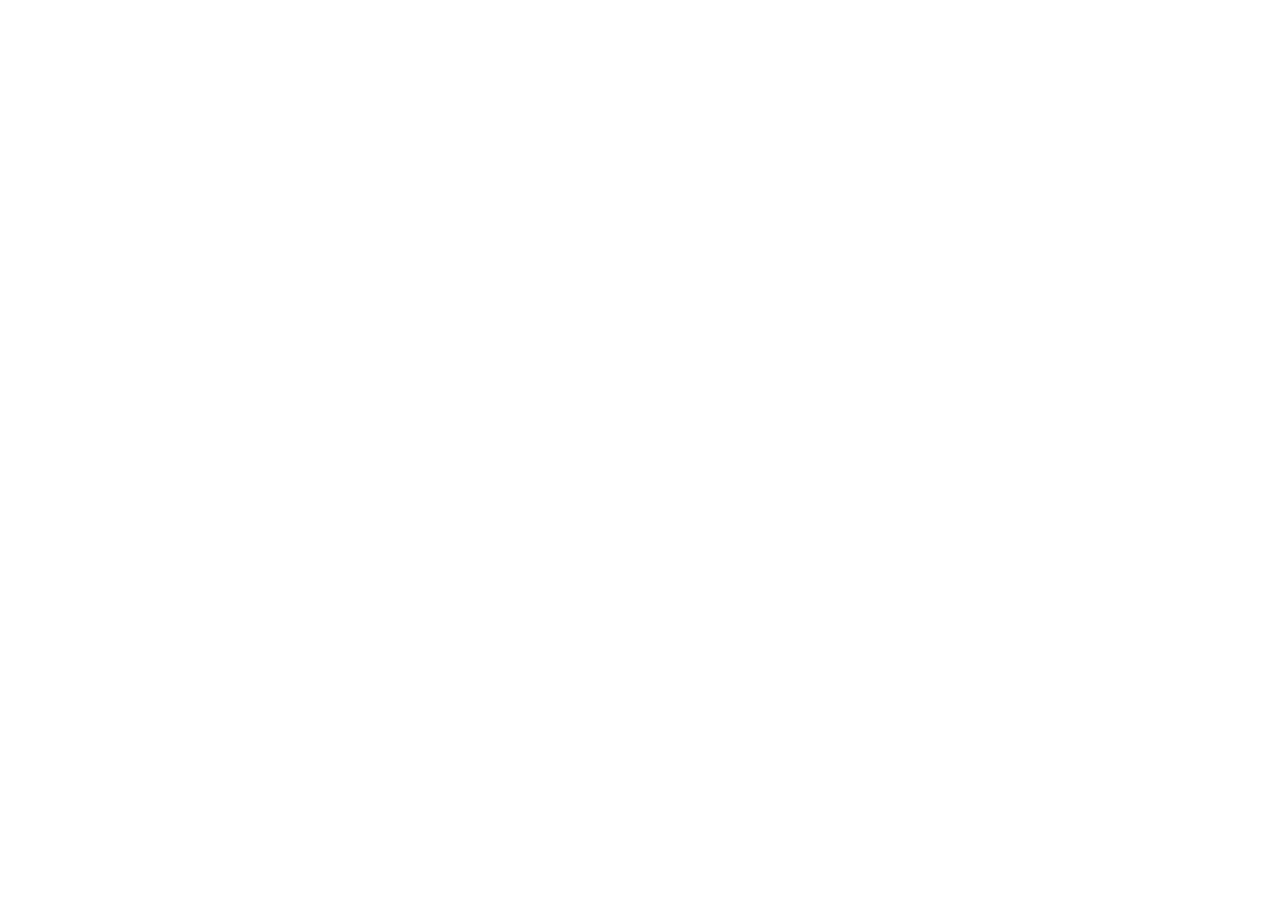
==== index.html @ 86f25762 "feat(metadata): Add Gemini API capability and update SEO keywords Updates the metadata to include th" ====
<!DOCTYPE html>
<html lang="ko">
<head>
    <meta charset="UTF-8" />
    <meta name="google-site-verification" content="OQd3uojCAIvstyD6JQ-lXHECqXPD6Xa2q1MNzVwhVYc" />
    <meta name="naver-site-verification" content="b6f4ffa4f360e02b29281265f58b0d33db44870f" />
    <meta name="viewport" content="width=device-width, initial-scale=1.0" />
    <title>한국공예치료사협회 | 공예치료 바느질치료 전문가 양성 및 자격증 과정</title>
    <!-- 검색 엔진 최적화 (SEO) -->
    <meta name="description" content="한국공예치료사협회 공식 웹사이트. 전문적인 공예치료 및 바느질치료 프로그램 운영, 공예치료사 자격증 과정 안내 및 전통공예를 활용한 심리 치유 교육 전문 기관입니다." />
    <meta name="keywords" content="공예치료, 예술치료, 미술치료, 힐링공예, 공예수업, 기업공예강의, 기업 힐링 워크숍, 심리치료, 원예치료, 학부모 연수, 교사 연수, 복지관 출강, 학교 단체수업, 은퇴자 프로그램, 스트레스 해소 워크숍, 문화센터 공예, 원데이클래스, 공예치료사 자격증, 바느질치료, 한국공예치료사협회, K-Hand" />
    <meta property="og:title" content="한국공예치료사협회 - 공예치료 및 바느질치료 전문가 과정" />
    <meta property="og:description" content="공예와 바느질로 전하는 따뜻한 치유. 공예치료 전문가 양성 및 다양한 심리치유 프로그램을 만나보세요." />
    <meta property="og:type" content="website" />
    <meta property="og:url" content="https://공예치료.art" />
    <meta property="og:image" content="https://공예치료.art/og-image.jpg" />
    <link rel="canonical" href="https://공예치료.art" />

    <!-- Structured Data (JSON-LD) -->
    <script type="application/ld+json">
    {
      "@context": "https://schema.org",
      "@type": "Organization",
      "name": "한국공예치료사 협회 K-Hand",
      "alternateName": "K-Hand Healing Art",
      "url": "https://공예치료.art",
      "logo": "https://공예치료.art/logo.png",
      "description": "공예치료 전문가 양성 및 전통공예 심리치유 프로그램 운영",
      "contactPoint": {
        "@type": "ContactPoint",
        "telephone": "010-2440-7666",
        "contactType": "customer service",
        "areaServed": "KR",
        "availableLanguage": "Korean"
      },
      "sameAs": [
        "https://blog.naver.com/sewingtherapy",
        "https://www.instagram.com/korea_hand_healing_art"
      ]
    }
    </script>
</head>
<body>
    <div id="root"></div>
    <script type="module" src="/src/main.tsx"></script>
</body>
</html>
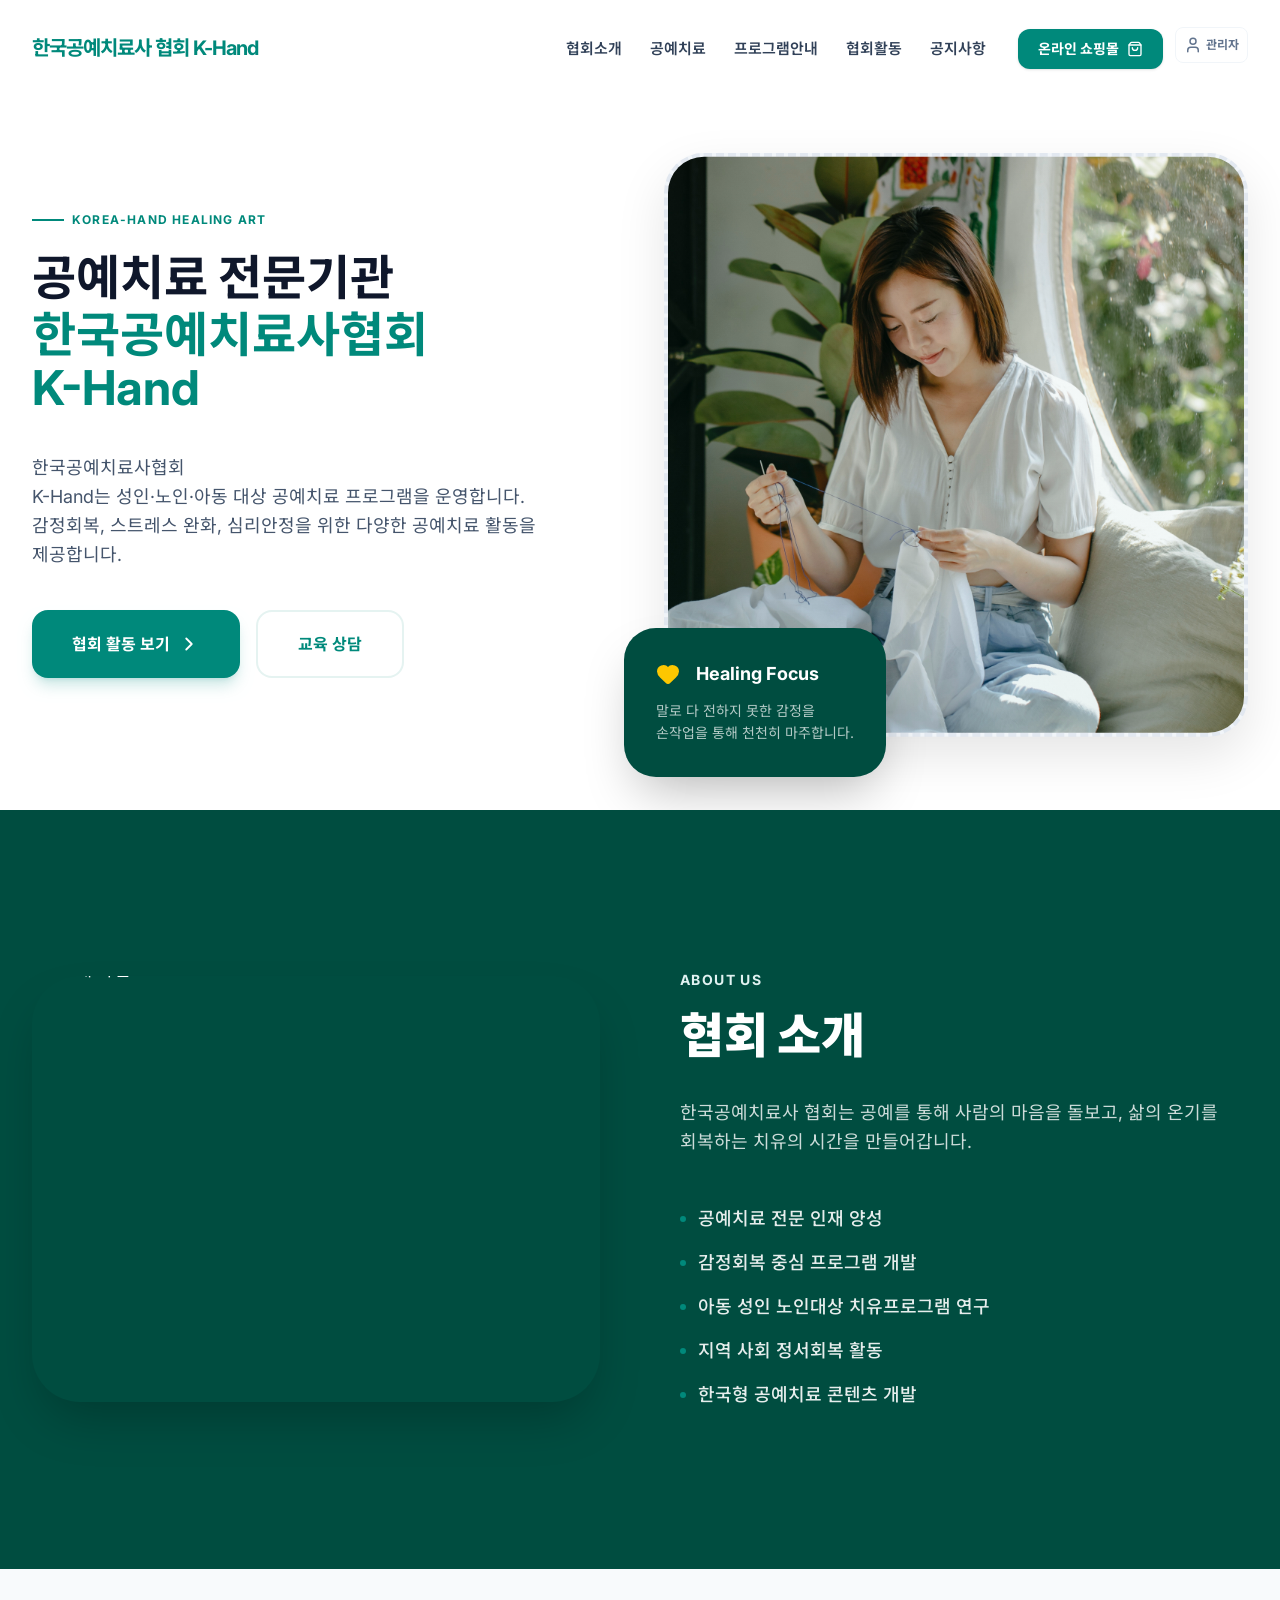
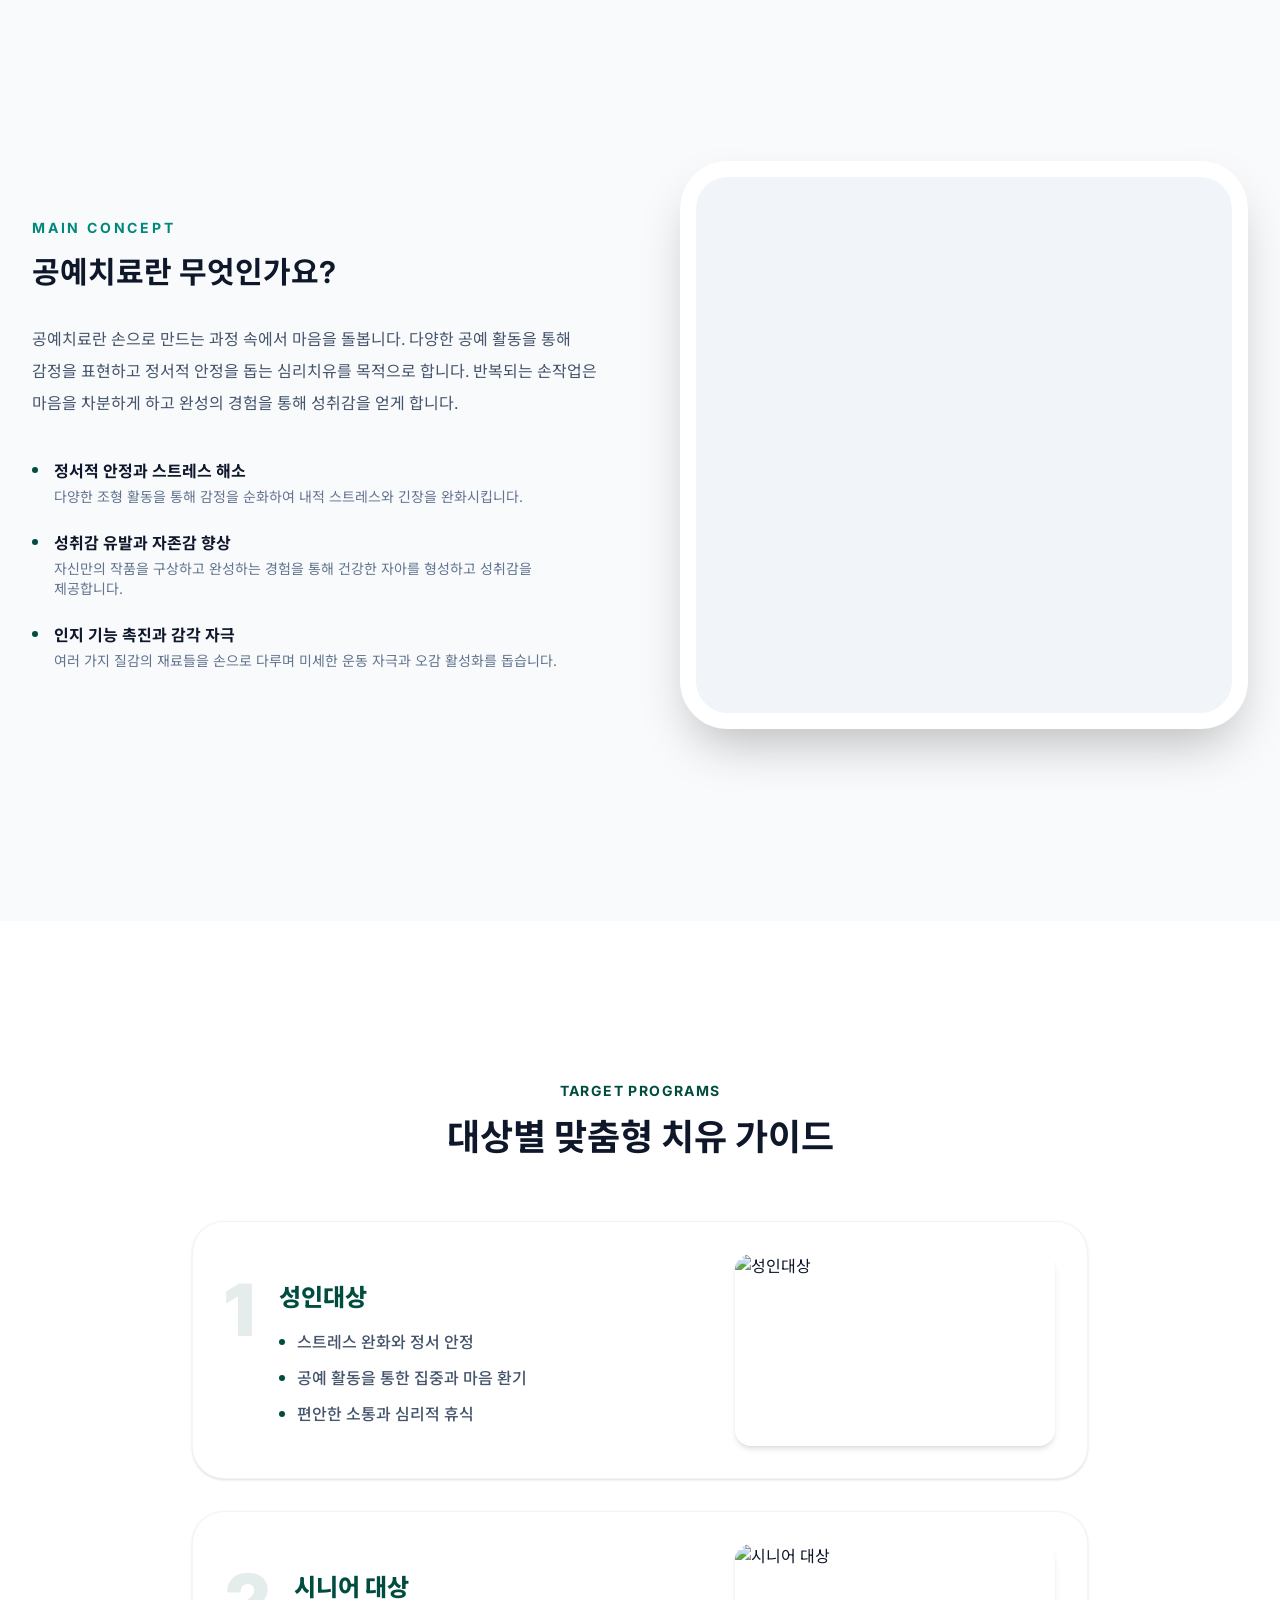
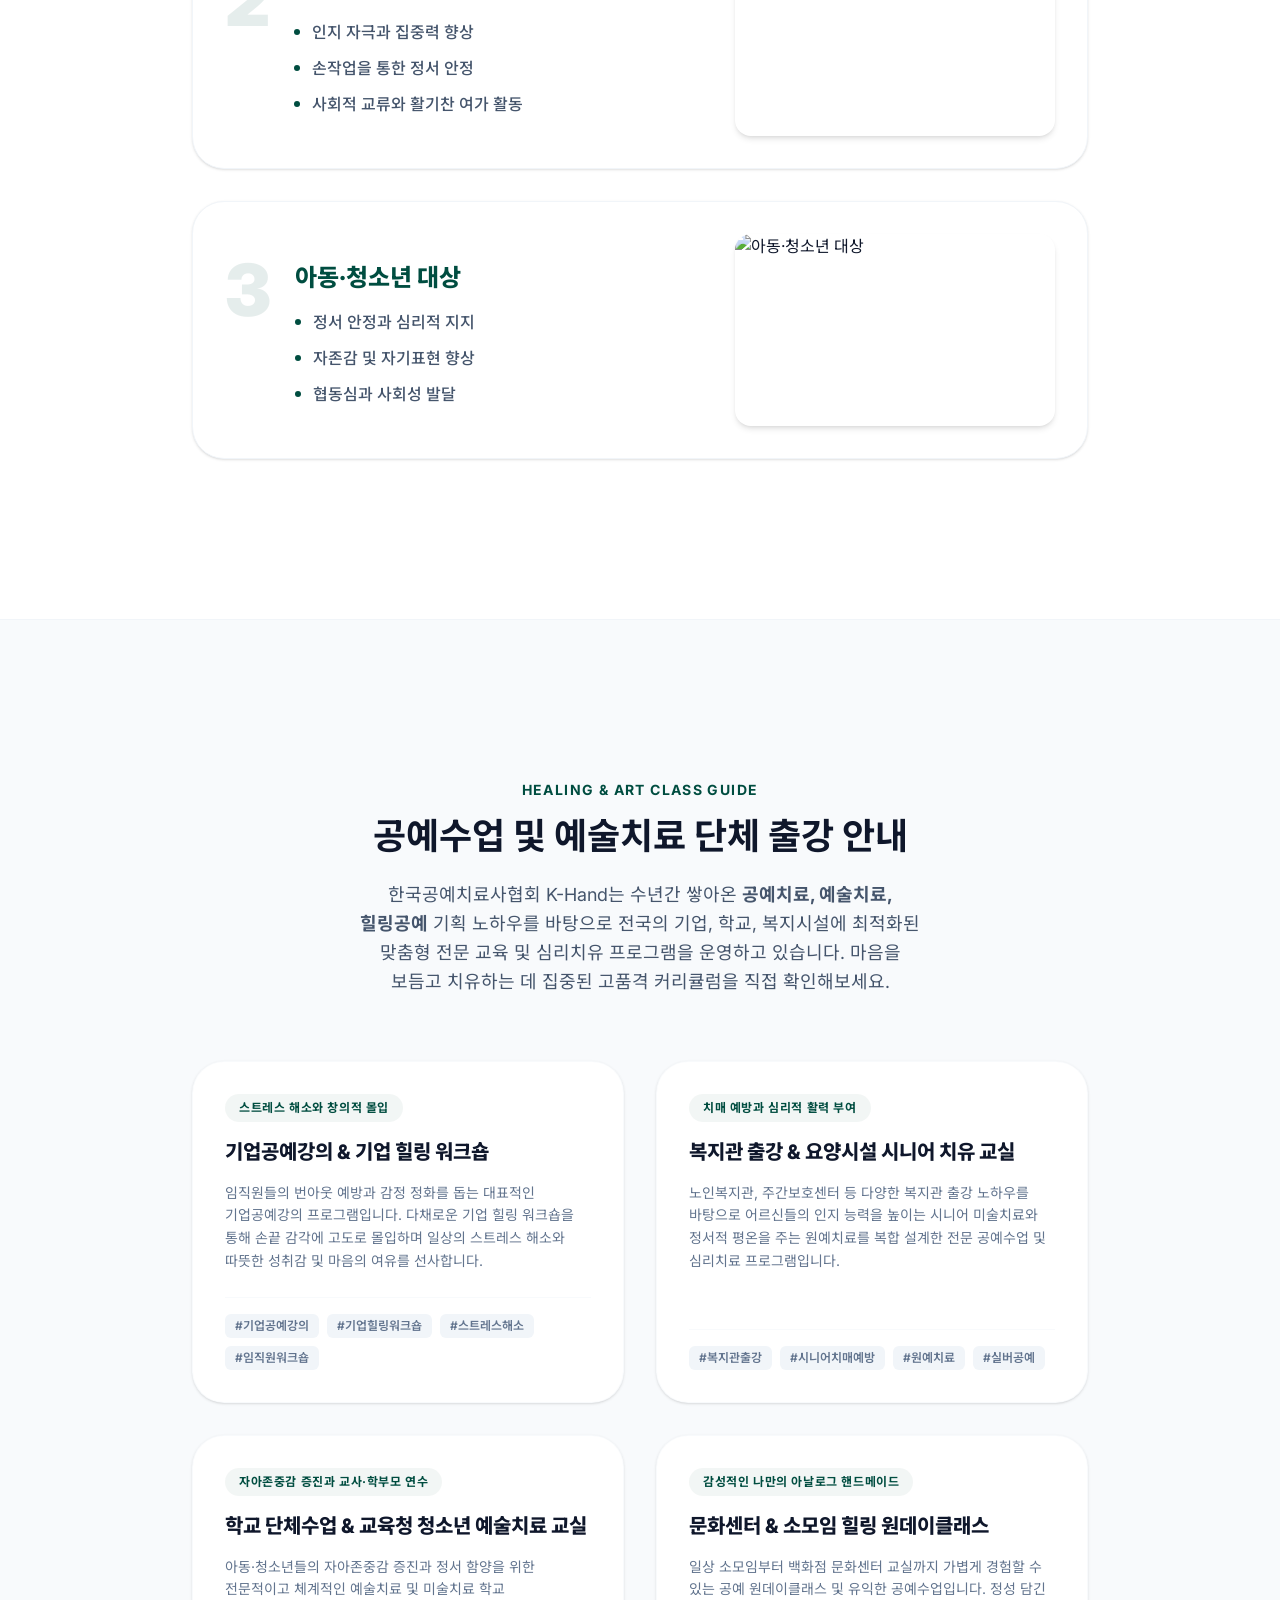
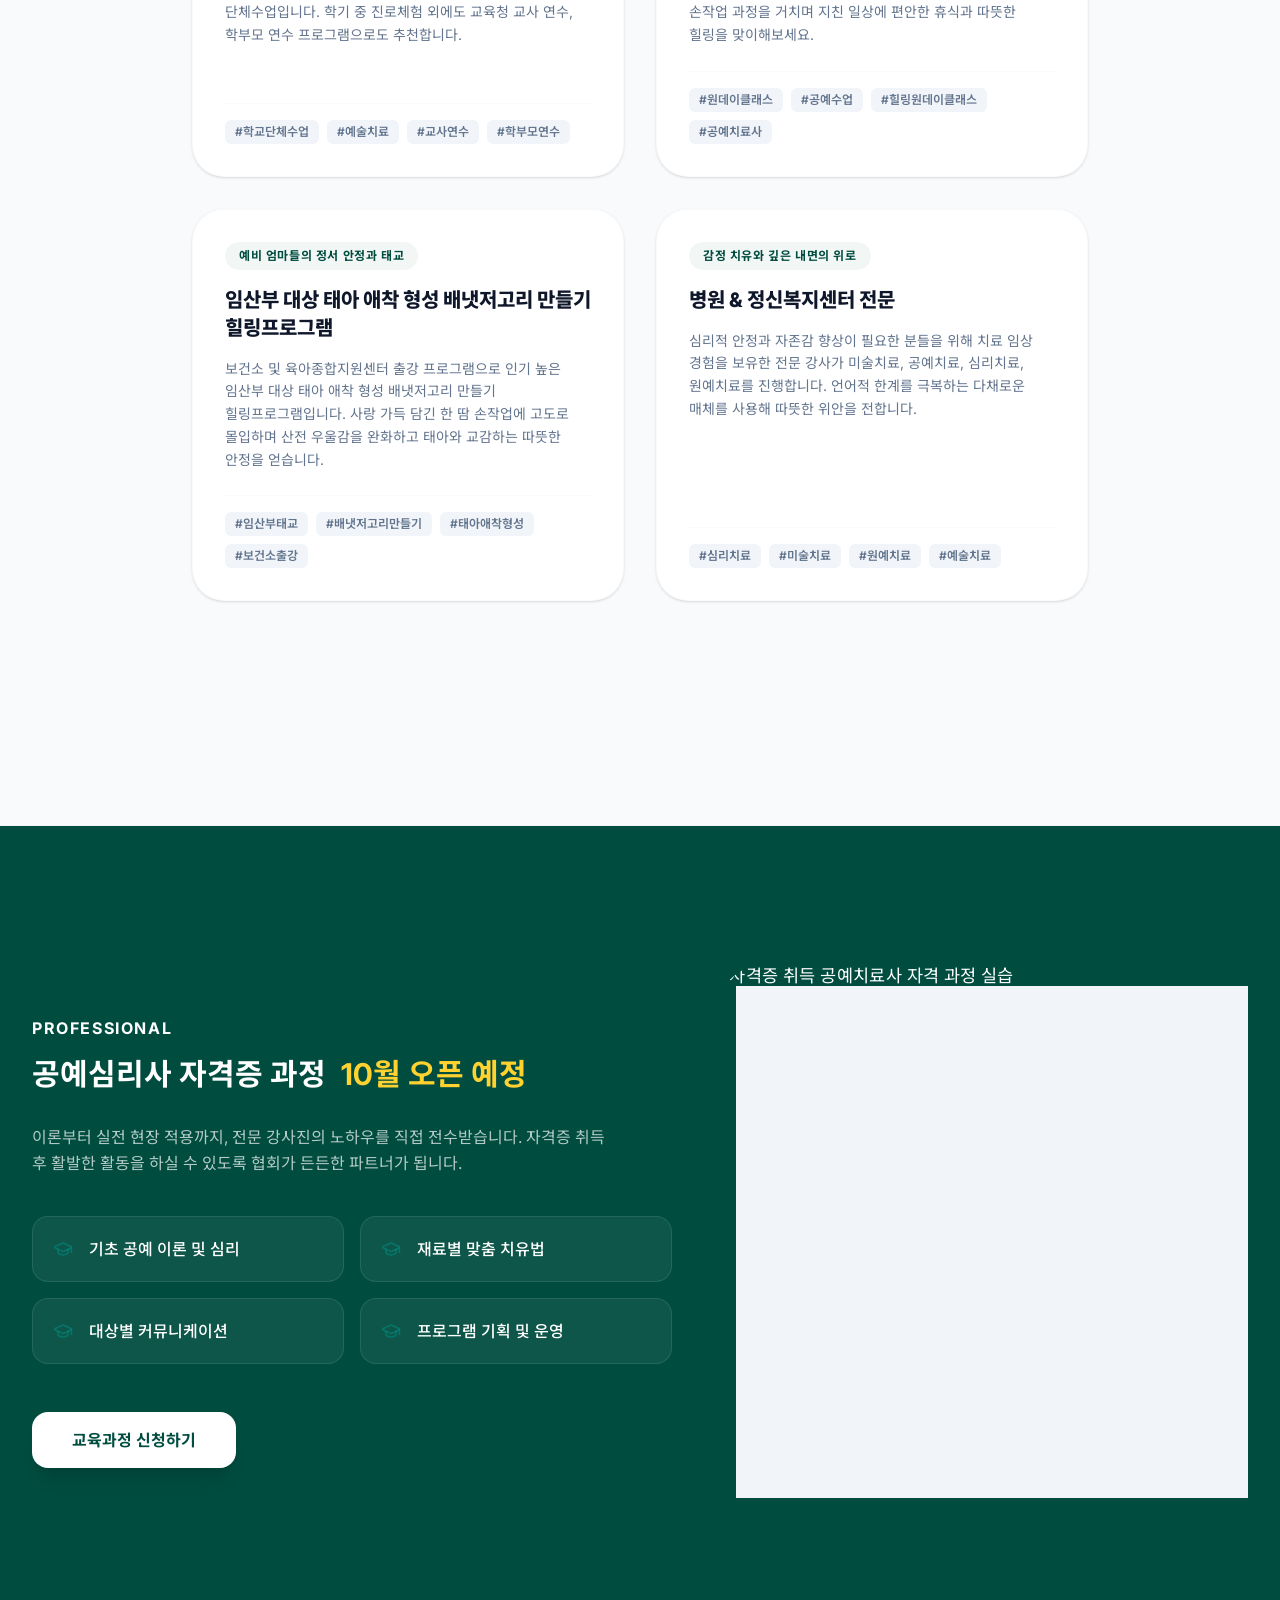
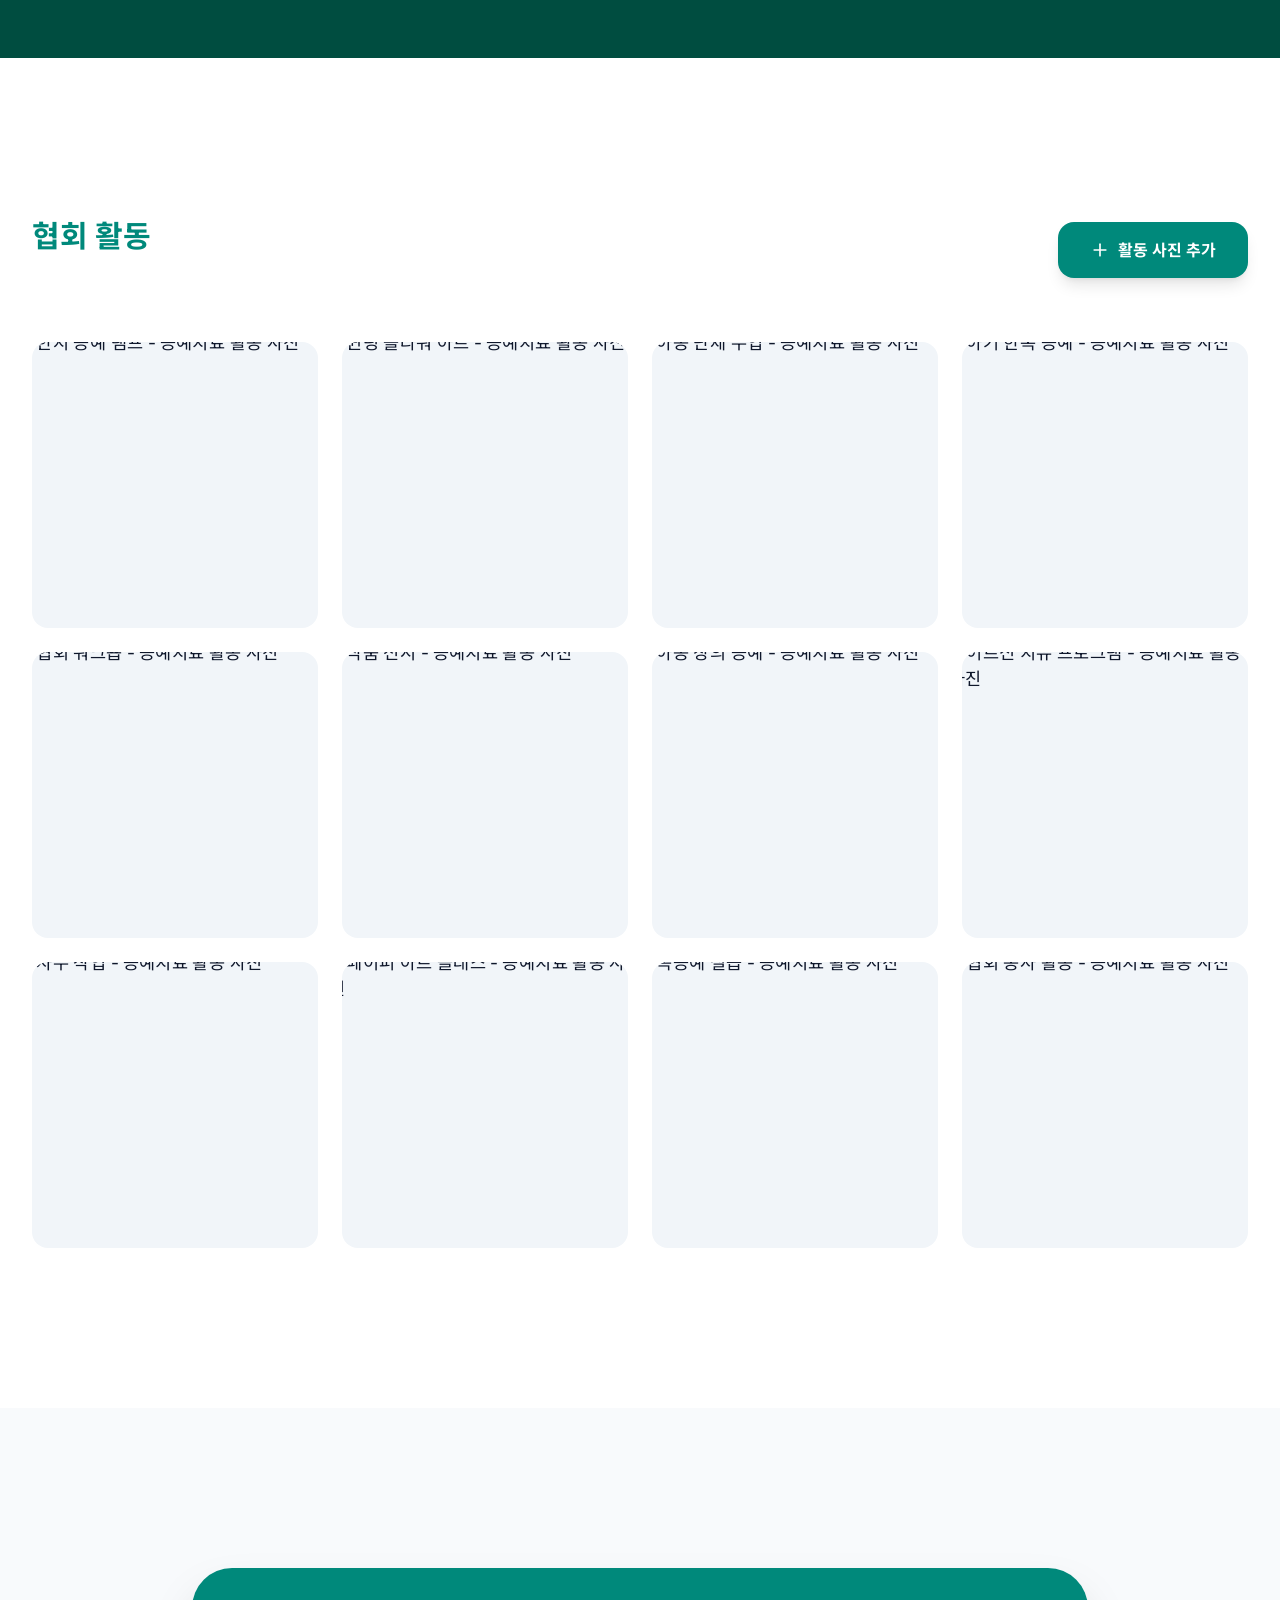
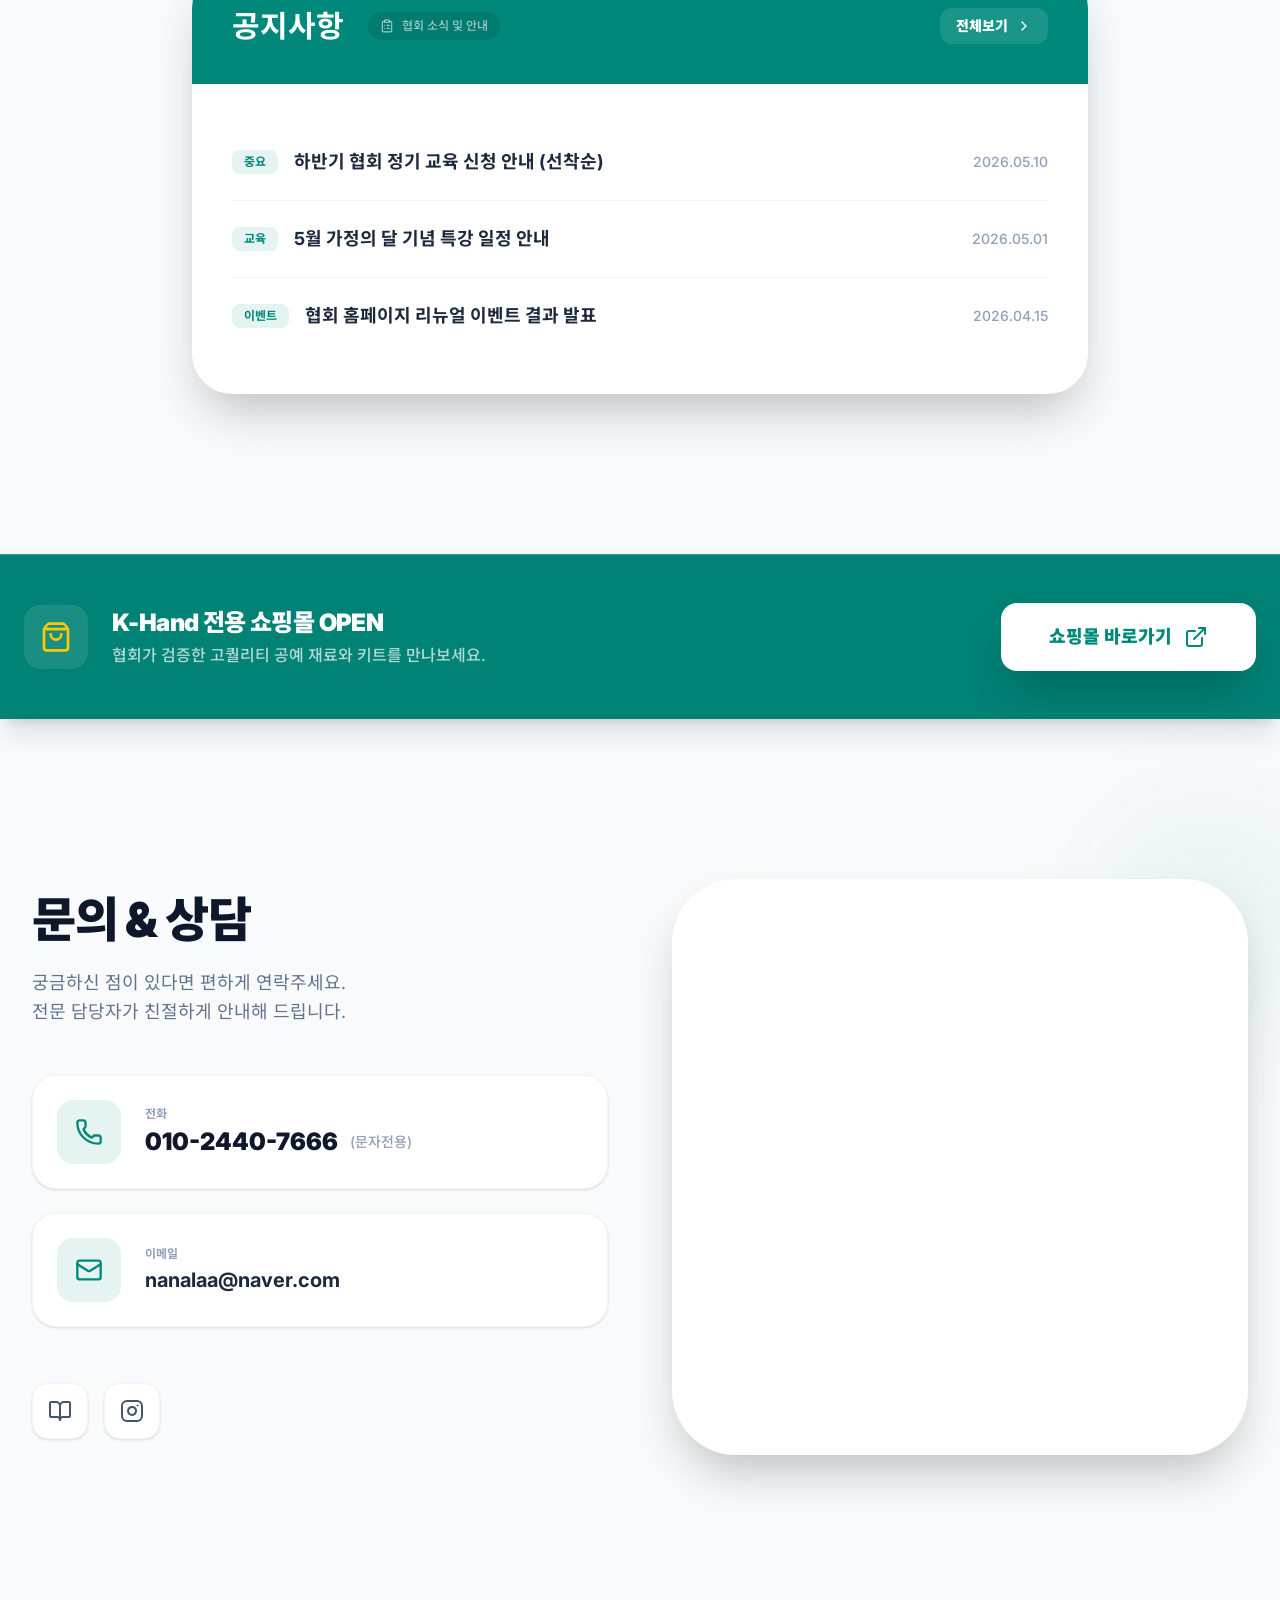
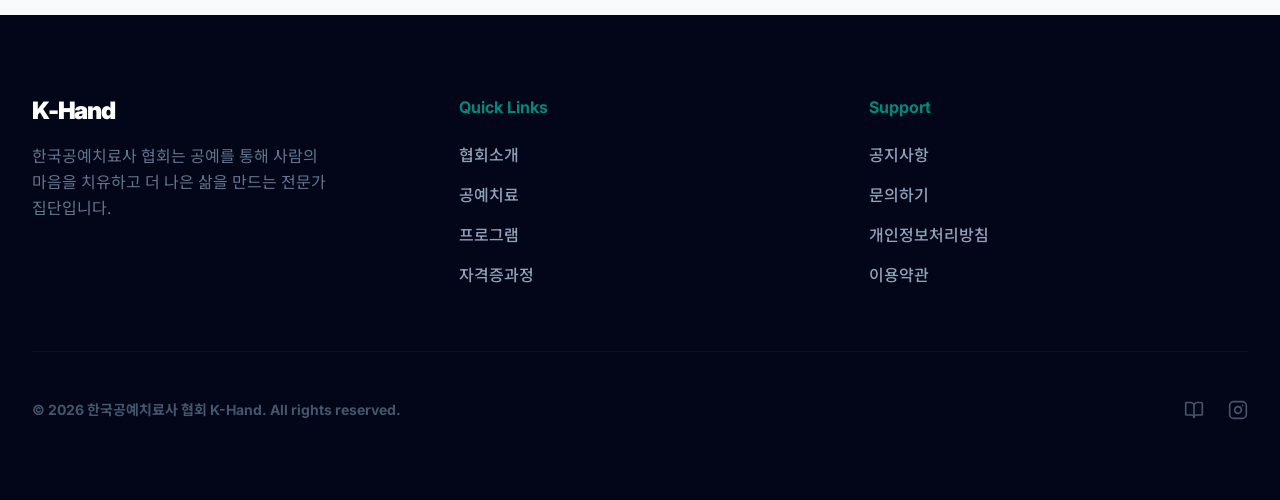
==== commit bafb3600: "Deploying to gh-pages from @ rahjinsun76/k-hand@86f257628ebdcde2b0a006f832a3d6846704f017 🚀" ====
--- a/index.html
+++ b/index.html
@@ -39,9 +39,10 @@
       ]
     }
     </script>
+  <script type="module" crossorigin src="/assets/index-BOsBFxzW.js"></script>
+  <link rel="stylesheet" crossorigin href="/assets/index-Cc-ELo7P.css">
 </head>
 <body>
     <div id="root"></div>
-    <script type="module" src="/src/main.tsx"></script>
 </body>
 </html>
--- a/assets/index-Cc-ELo7P.css
+++ b/assets/index-Cc-ELo7P.css
@@ -0,0 +1 @@
+@import"https://fonts.googleapis.com/css2?family=Inter:wght@400;500;600;700&family=Noto+Sans+KR:wght@300;400;500;700&display=swap";/*! tailwindcss v4.3.0 | MIT License | https://tailwindcss.com */@layer properties{@supports (((-webkit-hyphens:none)) and (not (margin-trim:inline))) or ((-moz-orient:inline) and (not (color:rgb(from red r g b)))){*,:before,:after,::backdrop{--tw-translate-x:0;--tw-translate-y:0;--tw-translate-z:0;--tw-space-y-reverse:0;--tw-space-x-reverse:0;--tw-divide-y-reverse:0;--tw-border-style:solid;--tw-gradient-position:initial;--tw-gradient-from:#0000;--tw-gradient-via:#0000;--tw-gradient-to:#0000;--tw-gradient-stops:initial;--tw-gradient-via-stops:initial;--tw-gradient-from-position:0%;--tw-gradient-via-position:50%;--tw-gradient-to-position:100%;--tw-leading:initial;--tw-font-weight:initial;--tw-tracking:initial;--tw-shadow:0 0 #0000;--tw-shadow-color:initial;--tw-shadow-alpha:100%;--tw-inset-shadow:0 0 #0000;--tw-inset-shadow-color:initial;--tw-inset-shadow-alpha:100%;--tw-ring-color:initial;--tw-ring-shadow:0 0 #0000;--tw-inset-ring-color:initial;--tw-inset-ring-shadow:0 0 #0000;--tw-ring-inset:initial;--tw-ring-offset-width:0px;--tw-ring-offset-color:#fff;--tw-ring-offset-shadow:0 0 #0000;--tw-blur:initial;--tw-brightness:initial;--tw-contrast:initial;--tw-grayscale:initial;--tw-hue-rotate:initial;--tw-invert:initial;--tw-opacity:initial;--tw-saturate:initial;--tw-sepia:initial;--tw-drop-shadow:initial;--tw-drop-shadow-color:initial;--tw-drop-shadow-alpha:100%;--tw-drop-shadow-size:initial;--tw-backdrop-blur:initial;--tw-backdrop-brightness:initial;--tw-backdrop-contrast:initial;--tw-backdrop-grayscale:initial;--tw-backdrop-hue-rotate:initial;--tw-backdrop-invert:initial;--tw-backdrop-opacity:initial;--tw-backdrop-saturate:initial;--tw-backdrop-sepia:initial;--tw-duration:initial;--tw-scale-x:1;--tw-scale-y:1;--tw-scale-z:1}}}@layer theme{:root,:host{--font-sans:"Inter", "Noto Sans KR", ui-sans-serif, system-ui, sans-serif;--font-mono:ui-monospace, SFMono-Regular, Menlo, Monaco, Consolas, "Liberation Mono", "Courier New", monospace;--color-red-50:oklch(97.1% .013 17.38);--color-red-500:oklch(63.7% .237 25.331);--color-amber-300:oklch(87.9% .169 91.605);--color-yellow-400:oklch(85.2% .199 91.936);--color-blue-50:oklch(97% .014 254.604);--color-blue-500:oklch(62.3% .214 259.815);--color-slate-50:oklch(98.4% .003 247.858);--color-slate-100:oklch(96.8% .007 247.896);--color-slate-200:oklch(92.9% .013 255.508);--color-slate-300:oklch(86.9% .022 252.894);--color-slate-400:oklch(70.4% .04 256.788);--color-slate-500:oklch(55.4% .046 257.417);--color-slate-600:oklch(44.6% .043 257.281);--color-slate-700:oklch(37.2% .044 257.287);--color-slate-800:oklch(27.9% .041 260.031);--color-slate-900:oklch(20.8% .042 265.755);--color-slate-950:oklch(12.9% .042 264.695);--color-black:#000;--color-white:#fff;--spacing:.25rem;--container-xs:20rem;--container-md:28rem;--container-lg:32rem;--container-xl:36rem;--container-2xl:42rem;--container-4xl:56rem;--container-7xl:80rem;--text-xs:.75rem;--text-xs--line-height:calc(1 / .75);--text-sm:.875rem;--text-sm--line-height:calc(1.25 / .875);--text-base:1rem;--text-base--line-height: 1.5 ;--text-lg:1.125rem;--text-lg--line-height:calc(1.75 / 1.125);--text-xl:1.25rem;--text-xl--line-height:calc(1.75 / 1.25);--text-2xl:1.5rem;--text-2xl--line-height:calc(2 / 1.5);--text-3xl:1.875rem;--text-3xl--line-height: 1.2 ;--text-4xl:2.25rem;--text-4xl--line-height:calc(2.5 / 2.25);--text-5xl:3rem;--text-5xl--line-height:1;--text-7xl:4.5rem;--text-7xl--line-height:1;--font-weight-normal:400;--font-weight-medium:500;--font-weight-semibold:600;--font-weight-bold:700;--font-weight-extrabold:800;--font-weight-black:900;--tracking-tighter:-.05em;--tracking-tight:-.025em;--tracking-wider:.05em;--tracking-widest:.1em;--leading-tight:1.25;--leading-relaxed:1.625;--leading-loose:2;--radius-md:.375rem;--radius-lg:.5rem;--radius-xl:.75rem;--radius-2xl:1rem;--radius-3xl:1.5rem;--blur-sm:8px;--blur-md:12px;--blur-3xl:64px;--aspect-video:16 / 9;--default-transition-duration:.15s;--default-transition-timing-function:cubic-bezier(.4, 0, .2, 1);--default-font-family:var(--font-sans);--default-mono-font-family:var(--font-mono);--color-primary:#00897b;--color-primary-dark:#00695c;--color-secondary:#e0f2f1}}@layer base{*,:after,:before,::backdrop{box-sizing:border-box;border:0 solid;margin:0;padding:0}::file-selector-button{box-sizing:border-box;border:0 solid;margin:0;padding:0}html,:host{-webkit-text-size-adjust:100%;-moz-tab-size:4;tab-size:4;line-height:1.5;font-family:var(--default-font-family,ui-sans-serif, system-ui, sans-serif, "Apple Color Emoji", "Segoe UI Emoji", "Segoe UI Symbol", "Noto Color Emoji");font-feature-settings:var(--default-font-feature-settings,normal);font-variation-settings:var(--default-font-variation-settings,normal);-webkit-tap-highlight-color:transparent}hr{height:0;color:inherit;border-top-width:1px}abbr:where([title]){-webkit-text-decoration:underline dotted;text-decoration:underline dotted}h1,h2,h3,h4,h5,h6{font-size:inherit;font-weight:inherit}a{color:inherit;-webkit-text-decoration:inherit;text-decoration:inherit}b,strong{font-weight:bolder}code,kbd,samp,pre{font-family:var(--default-mono-font-family,ui-monospace, SFMono-Regular, Menlo, Monaco, Consolas, "Liberation Mono", "Courier New", monospace);font-feature-settings:var(--default-mono-font-feature-settings,normal);font-variation-settings:var(--default-mono-font-variation-settings,normal);font-size:1em}small{font-size:80%}sub,sup{vertical-align:baseline;font-size:75%;line-height:0;position:relative}sub{bottom:-.25em}sup{top:-.5em}table{text-indent:0;border-color:inherit;border-collapse:collapse}:-moz-focusring{outline:auto}progress{vertical-align:baseline}summary{display:list-item}ol,ul,menu{list-style:none}img,svg,video,canvas,audio,iframe,embed,object{vertical-align:middle;display:block}img,video{max-width:100%;height:auto}button,input,select,optgroup,textarea{font:inherit;font-feature-settings:inherit;font-variation-settings:inherit;letter-spacing:inherit;color:inherit;opacity:1;background-color:#0000;border-radius:0}::file-selector-button{font:inherit;font-feature-settings:inherit;font-variation-settings:inherit;letter-spacing:inherit;color:inherit;opacity:1;background-color:#0000;border-radius:0}:where(select:is([multiple],[size])) optgroup{font-weight:bolder}:where(select:is([multiple],[size])) optgroup option{padding-inline-start:20px}::file-selector-button{margin-inline-end:4px}::placeholder{opacity:1}@supports (not ((-webkit-appearance:-apple-pay-button))) or (contain-intrinsic-size:1px){::placeholder{color:currentColor}@supports (color:color-mix(in lab,red,red)){::placeholder{color:color-mix(in oklab,currentcolor 50%,transparent)}}}textarea{resize:vertical}::-webkit-search-decoration{-webkit-appearance:none}::-webkit-date-and-time-value{min-height:1lh;text-align:inherit}::-webkit-datetime-edit{display:inline-flex}::-webkit-datetime-edit-fields-wrapper{padding:0}::-webkit-datetime-edit{padding-block:0}::-webkit-datetime-edit-year-field{padding-block:0}::-webkit-datetime-edit-month-field{padding-block:0}::-webkit-datetime-edit-day-field{padding-block:0}::-webkit-datetime-edit-hour-field{padding-block:0}::-webkit-datetime-edit-minute-field{padding-block:0}::-webkit-datetime-edit-second-field{padding-block:0}::-webkit-datetime-edit-millisecond-field{padding-block:0}::-webkit-datetime-edit-meridiem-field{padding-block:0}::-webkit-calendar-picker-indicator{line-height:1}:-moz-ui-invalid{box-shadow:none}button,input:where([type=button],[type=reset],[type=submit]){-webkit-appearance:button;-moz-appearance:button;appearance:button}::file-selector-button{-webkit-appearance:button;-moz-appearance:button;appearance:button}::-webkit-inner-spin-button{height:auto}::-webkit-outer-spin-button{height:auto}[hidden]:where(:not([hidden=until-found])){display:none!important}body{background-color:var(--color-white);font-family:var(--font-sans);color:var(--color-slate-900)}}@layer components;@layer utilities{.pointer-events-none{pointer-events:none}.absolute{position:absolute}.fixed{position:fixed}.relative{position:relative}.inset-0{inset:calc(var(--spacing) * 0)}.-top-1{top:calc(var(--spacing) * -1)}.-top-3{top:calc(var(--spacing) * -3)}.-top-10{top:calc(var(--spacing) * -10)}.top-0{top:calc(var(--spacing) * 0)}.top-2{top:calc(var(--spacing) * 2)}.top-20{top:calc(var(--spacing) * 20)}.-right-6{right:calc(var(--spacing) * -6)}.-right-8{right:calc(var(--spacing) * -8)}.-right-10{right:calc(var(--spacing) * -10)}.right-0{right:calc(var(--spacing) * 0)}.right-2{right:calc(var(--spacing) * 2)}.right-6{right:calc(var(--spacing) * 6)}.right-\[-10\%\]{right:-10%}.-bottom-6{bottom:calc(var(--spacing) * -6)}.-bottom-10{bottom:calc(var(--spacing) * -10)}.bottom-4{bottom:calc(var(--spacing) * 4)}.bottom-6{bottom:calc(var(--spacing) * 6)}.-left-6{left:calc(var(--spacing) * -6)}.-left-10{left:calc(var(--spacing) * -10)}.left-0{left:calc(var(--spacing) * 0)}.left-1\/2{left:50%}.-z-10{z-index:-10}.z-10{z-index:10}.z-20{z-index:20}.z-30{z-index:30}.z-50{z-index:50}.z-\[200\]{z-index:200}.mx-auto{margin-inline:auto}.mt-1{margin-top:calc(var(--spacing) * 1)}.mt-2{margin-top:calc(var(--spacing) * 2)}.mt-4{margin-top:calc(var(--spacing) * 4)}.mt-6{margin-top:calc(var(--spacing) * 6)}.mt-12{margin-top:calc(var(--spacing) * 12)}.mb-1{margin-bottom:calc(var(--spacing) * 1)}.mb-2{margin-bottom:calc(var(--spacing) * 2)}.mb-3{margin-bottom:calc(var(--spacing) * 3)}.mb-4{margin-bottom:calc(var(--spacing) * 4)}.mb-6{margin-bottom:calc(var(--spacing) * 6)}.mb-8{margin-bottom:calc(var(--spacing) * 8)}.mb-10{margin-bottom:calc(var(--spacing) * 10)}.mb-12{margin-bottom:calc(var(--spacing) * 12)}.mb-16{margin-bottom:calc(var(--spacing) * 16)}.ml-1{margin-left:calc(var(--spacing) * 1)}.ml-2{margin-left:calc(var(--spacing) * 2)}.ml-4{margin-left:calc(var(--spacing) * 4)}.block{display:block}.contents{display:contents}.flex{display:flex}.grid{display:grid}.hidden{display:none}.inline-block{display:inline-block}.aspect-\[4\/3\]{aspect-ratio:4/3}.aspect-\[4\/5\]{aspect-ratio:4/5}.aspect-square{aspect-ratio:1}.aspect-video{aspect-ratio:var(--aspect-video)}.h-0\.5{height:calc(var(--spacing) * .5)}.h-1\.5{height:calc(var(--spacing) * 1.5)}.h-14{height:calc(var(--spacing) * 14)}.h-16{height:calc(var(--spacing) * 16)}.h-32{height:calc(var(--spacing) * 32)}.h-40{height:calc(var(--spacing) * 40)}.h-48{height:calc(var(--spacing) * 48)}.h-\[80\%\]{height:80%}.h-full{height:100%}.max-h-\[90vh\]{max-height:90vh}.min-h-\[90vh\]{min-height:90vh}.min-h-\[140px\]{min-height:140px}.min-h-\[200px\]{min-height:200px}.min-h-screen{min-height:100vh}.w-1\.5{width:calc(var(--spacing) * 1.5)}.w-8{width:calc(var(--spacing) * 8)}.w-14{width:calc(var(--spacing) * 14)}.w-16{width:calc(var(--spacing) * 16)}.w-32{width:calc(var(--spacing) * 32)}.w-40{width:calc(var(--spacing) * 40)}.w-\[60\%\]{width:60%}.w-full{width:100%}.max-w-2xl{max-width:var(--container-2xl)}.max-w-4xl{max-width:var(--container-4xl)}.max-w-7xl{max-width:var(--container-7xl)}.max-w-lg{max-width:var(--container-lg)}.max-w-md{max-width:var(--container-md)}.max-w-xl{max-width:var(--container-xl)}.max-w-xs{max-width:var(--container-xs)}.flex-1{flex:1}.flex-shrink-0,.shrink-0{flex-shrink:0}.flex-grow{flex-grow:1}.-translate-x-1\/2{--tw-translate-x: -50% ;translate:var(--tw-translate-x) var(--tw-translate-y)}.rotate-90{rotate:90deg}.cursor-pointer{cursor:pointer}.resize-none{resize:none}.appearance-none{-webkit-appearance:none;-moz-appearance:none;appearance:none}.grid-cols-2{grid-template-columns:repeat(2,minmax(0,1fr))}.flex-col{flex-direction:column}.flex-wrap{flex-wrap:wrap}.items-baseline{align-items:baseline}.items-center{align-items:center}.items-start{align-items:flex-start}.justify-between{justify-content:space-between}.justify-center{justify-content:center}.gap-1{gap:calc(var(--spacing) * 1)}.gap-2{gap:calc(var(--spacing) * 2)}.gap-3{gap:calc(var(--spacing) * 3)}.gap-4{gap:calc(var(--spacing) * 4)}.gap-6{gap:calc(var(--spacing) * 6)}.gap-8{gap:calc(var(--spacing) * 8)}.gap-12{gap:calc(var(--spacing) * 12)}.gap-16{gap:calc(var(--spacing) * 16)}.gap-20{gap:calc(var(--spacing) * 20)}:where(.space-y-1>:not(:last-child)){--tw-space-y-reverse:0;margin-block-start:calc(calc(var(--spacing) * 1) * var(--tw-space-y-reverse));margin-block-end:calc(calc(var(--spacing) * 1) * calc(1 - var(--tw-space-y-reverse)))}:where(.space-y-2>:not(:last-child)){--tw-space-y-reverse:0;margin-block-start:calc(calc(var(--spacing) * 2) * var(--tw-space-y-reverse));margin-block-end:calc(calc(var(--spacing) * 2) * calc(1 - var(--tw-space-y-reverse)))}:where(.space-y-3>:not(:last-child)){--tw-space-y-reverse:0;margin-block-start:calc(calc(var(--spacing) * 3) * var(--tw-space-y-reverse));margin-block-end:calc(calc(var(--spacing) * 3) * calc(1 - var(--tw-space-y-reverse)))}:where(.space-y-4>:not(:last-child)){--tw-space-y-reverse:0;margin-block-start:calc(calc(var(--spacing) * 4) * var(--tw-space-y-reverse));margin-block-end:calc(calc(var(--spacing) * 4) * calc(1 - var(--tw-space-y-reverse)))}:where(.space-y-6>:not(:last-child)){--tw-space-y-reverse:0;margin-block-start:calc(calc(var(--spacing) * 6) * var(--tw-space-y-reverse));margin-block-end:calc(calc(var(--spacing) * 6) * calc(1 - var(--tw-space-y-reverse)))}:where(.space-y-8>:not(:last-child)){--tw-space-y-reverse:0;margin-block-start:calc(calc(var(--spacing) * 8) * var(--tw-space-y-reverse));margin-block-end:calc(calc(var(--spacing) * 8) * calc(1 - var(--tw-space-y-reverse)))}:where(.space-x-1>:not(:last-child)){--tw-space-x-reverse:0;margin-inline-start:calc(calc(var(--spacing) * 1) * var(--tw-space-x-reverse));margin-inline-end:calc(calc(var(--spacing) * 1) * calc(1 - var(--tw-space-x-reverse)))}:where(.divide-y>:not(:last-child)){--tw-divide-y-reverse:0;border-bottom-style:var(--tw-border-style);border-top-style:var(--tw-border-style);border-top-width:calc(1px * var(--tw-divide-y-reverse));border-bottom-width:calc(1px * calc(1 - var(--tw-divide-y-reverse)))}:where(.divide-slate-100>:not(:last-child)){border-color:var(--color-slate-100)}.overflow-hidden{overflow:hidden}.overflow-y-auto{overflow-y:auto}.rounded{border-radius:.25rem}.rounded-2xl{border-radius:var(--radius-2xl)}.rounded-3xl{border-radius:var(--radius-3xl)}.rounded-\[24px\]{border-radius:24px}.rounded-\[32px\]{border-radius:32px}.rounded-\[40px\]{border-radius:40px}.rounded-\[48px\]{border-radius:48px}.rounded-\[56px\]{border-radius:56px}.rounded-\[64px\]{border-radius:64px}.rounded-full{border-radius:3.40282e38px}.rounded-lg{border-radius:var(--radius-lg)}.rounded-md{border-radius:var(--radius-md)}.rounded-xl{border-radius:var(--radius-xl)}.border{border-style:var(--tw-border-style);border-width:1px}.border-2{border-style:var(--tw-border-style);border-width:2px}.border-4{border-style:var(--tw-border-style);border-width:4px}.border-\[16px\]{border-style:var(--tw-border-style);border-width:16px}.border-t{border-top-style:var(--tw-border-style);border-top-width:1px}.border-b{border-bottom-style:var(--tw-border-style);border-bottom-width:1px}.border-dashed{--tw-border-style:dashed;border-style:dashed}.border-none{--tw-border-style:none;border-style:none}.border-primary\/10{border-color:#00897b1a}@supports (color:color-mix(in lab,red,red)){.border-primary\/10{border-color:color-mix(in oklab,var(--color-primary) 10%,transparent)}}.border-primary\/30{border-color:#00897b4d}@supports (color:color-mix(in lab,red,red)){.border-primary\/30{border-color:color-mix(in oklab,var(--color-primary) 30%,transparent)}}.border-slate-50{border-color:var(--color-slate-50)}.border-slate-100{border-color:var(--color-slate-100)}.border-slate-100\/50{border-color:#f1f5f980}@supports (color:color-mix(in lab,red,red)){.border-slate-100\/50{border-color:color-mix(in oklab,var(--color-slate-100) 50%,transparent)}}.border-slate-200{border-color:var(--color-slate-200)}.border-white{border-color:var(--color-white)}.border-white\/5{border-color:#ffffff0d}@supports (color:color-mix(in lab,red,red)){.border-white\/5{border-color:color-mix(in oklab,var(--color-white) 5%,transparent)}}.border-white\/10{border-color:#ffffff1a}@supports (color:color-mix(in lab,red,red)){.border-white\/10{border-color:color-mix(in oklab,var(--color-white) 10%,transparent)}}.border-white\/20{border-color:#fff3}@supports (color:color-mix(in lab,red,red)){.border-white\/20{border-color:color-mix(in oklab,var(--color-white) 20%,transparent)}}.bg-\[\#004D40\]{background-color:#004d40}.bg-\[\#004D40\]\/5{background-color:#004d400d}.bg-\[\#004D40\]\/10{background-color:#004d401a}.bg-black\/5{background-color:#0000000d}@supports (color:color-mix(in lab,red,red)){.bg-black\/5{background-color:color-mix(in oklab,var(--color-black) 5%,transparent)}}.bg-black\/10{background-color:#0000001a}@supports (color:color-mix(in lab,red,red)){.bg-black\/10{background-color:color-mix(in oklab,var(--color-black) 10%,transparent)}}.bg-black\/40{background-color:#0006}@supports (color:color-mix(in lab,red,red)){.bg-black\/40{background-color:color-mix(in oklab,var(--color-black) 40%,transparent)}}.bg-black\/60{background-color:#0009}@supports (color:color-mix(in lab,red,red)){.bg-black\/60{background-color:color-mix(in oklab,var(--color-black) 60%,transparent)}}.bg-black\/80{background-color:#000c}@supports (color:color-mix(in lab,red,red)){.bg-black\/80{background-color:color-mix(in oklab,var(--color-black) 80%,transparent)}}.bg-primary{background-color:var(--color-primary)}.bg-primary\/10{background-color:#00897b1a}@supports (color:color-mix(in lab,red,red)){.bg-primary\/10{background-color:color-mix(in oklab,var(--color-primary) 10%,transparent)}}.bg-primary\/20{background-color:#00897b33}@supports (color:color-mix(in lab,red,red)){.bg-primary\/20{background-color:color-mix(in oklab,var(--color-primary) 20%,transparent)}}.bg-red-500{background-color:var(--color-red-500)}.bg-secondary\/20{background-color:#e0f2f133}@supports (color:color-mix(in lab,red,red)){.bg-secondary\/20{background-color:color-mix(in oklab,var(--color-secondary) 20%,transparent)}}.bg-slate-50{background-color:var(--color-slate-50)}.bg-slate-100{background-color:var(--color-slate-100)}.bg-slate-300{background-color:var(--color-slate-300)}.bg-slate-950{background-color:var(--color-slate-950)}.bg-transparent{background-color:#0000}.bg-white{background-color:var(--color-white)}.bg-white\/5{background-color:#ffffff0d}@supports (color:color-mix(in lab,red,red)){.bg-white\/5{background-color:color-mix(in oklab,var(--color-white) 5%,transparent)}}.bg-white\/10{background-color:#ffffff1a}@supports (color:color-mix(in lab,red,red)){.bg-white\/10{background-color:color-mix(in oklab,var(--color-white) 10%,transparent)}}.bg-white\/20{background-color:#fff3}@supports (color:color-mix(in lab,red,red)){.bg-white\/20{background-color:color-mix(in oklab,var(--color-white) 20%,transparent)}}.bg-gradient-to-tr{--tw-gradient-position:to top right in oklab;background-image:linear-gradient(var(--tw-gradient-stops))}.from-primary\/10{--tw-gradient-from:#00897b1a}@supports (color:color-mix(in lab,red,red)){.from-primary\/10{--tw-gradient-from:color-mix(in oklab, var(--color-primary) 10%, transparent)}}.from-primary\/10{--tw-gradient-stops:var(--tw-gradient-via-stops,var(--tw-gradient-position), var(--tw-gradient-from) var(--tw-gradient-from-position), var(--tw-gradient-to) var(--tw-gradient-to-position))}.to-transparent{--tw-gradient-to:transparent;--tw-gradient-stops:var(--tw-gradient-via-stops,var(--tw-gradient-position), var(--tw-gradient-from) var(--tw-gradient-from-position), var(--tw-gradient-to) var(--tw-gradient-to-position))}.object-cover{object-fit:cover}.p-1{padding:calc(var(--spacing) * 1)}.p-2{padding:calc(var(--spacing) * 2)}.p-4{padding:calc(var(--spacing) * 4)}.p-5{padding:calc(var(--spacing) * 5)}.p-6{padding:calc(var(--spacing) * 6)}.p-8{padding:calc(var(--spacing) * 8)}.px-2\.5{padding-inline:calc(var(--spacing) * 2.5)}.px-3{padding-inline:calc(var(--spacing) * 3)}.px-3\.5{padding-inline:calc(var(--spacing) * 3.5)}.px-4{padding-inline:calc(var(--spacing) * 4)}.px-5{padding-inline:calc(var(--spacing) * 5)}.px-6{padding-inline:calc(var(--spacing) * 6)}.px-8{padding-inline:calc(var(--spacing) * 8)}.px-10{padding-inline:calc(var(--spacing) * 10)}.px-12{padding-inline:calc(var(--spacing) * 12)}.\!py-0{padding-block:calc(var(--spacing) * 0)!important}.py-1{padding-block:calc(var(--spacing) * 1)}.py-1\.5{padding-block:calc(var(--spacing) * 1.5)}.py-2{padding-block:calc(var(--spacing) * 2)}.py-2\.5{padding-block:calc(var(--spacing) * 2.5)}.py-3{padding-block:calc(var(--spacing) * 3)}.py-4{padding-block:calc(var(--spacing) * 4)}.py-5{padding-block:calc(var(--spacing) * 5)}.py-6{padding-block:calc(var(--spacing) * 6)}.py-8{padding-block:calc(var(--spacing) * 8)}.py-20{padding-block:calc(var(--spacing) * 20)}.py-24{padding-block:calc(var(--spacing) * 24)}.pt-2{padding-top:calc(var(--spacing) * 2)}.pt-4{padding-top:calc(var(--spacing) * 4)}.pt-8{padding-top:calc(var(--spacing) * 8)}.pt-12{padding-top:calc(var(--spacing) * 12)}.pt-20{padding-top:calc(var(--spacing) * 20)}.pb-6{padding-bottom:calc(var(--spacing) * 6)}.text-center{text-align:center}.text-left{text-align:left}.font-mono{font-family:var(--font-mono)}.font-sans{font-family:var(--font-sans)}.text-2xl{font-size:var(--text-2xl);line-height:var(--tw-leading,var(--text-2xl--line-height))}.text-3xl{font-size:var(--text-3xl);line-height:var(--tw-leading,var(--text-3xl--line-height))}.text-7xl{font-size:var(--text-7xl);line-height:var(--tw-leading,var(--text-7xl--line-height))}.text-base{font-size:var(--text-base);line-height:var(--tw-leading,var(--text-base--line-height))}.text-lg{font-size:var(--text-lg);line-height:var(--tw-leading,var(--text-lg--line-height))}.text-sm{font-size:var(--text-sm);line-height:var(--tw-leading,var(--text-sm--line-height))}.text-xl{font-size:var(--text-xl);line-height:var(--tw-leading,var(--text-xl--line-height))}.text-xs{font-size:var(--text-xs);line-height:var(--tw-leading,var(--text-xs--line-height))}.text-\[10px\]{font-size:10px}.text-\[15px\]{font-size:15px}.leading-\[1\.1\]{--tw-leading:1.1;line-height:1.1}.leading-loose{--tw-leading:var(--leading-loose);line-height:var(--leading-loose)}.leading-none{--tw-leading:1;line-height:1}.leading-relaxed{--tw-leading:var(--leading-relaxed);line-height:var(--leading-relaxed)}.leading-tight{--tw-leading:var(--leading-tight);line-height:var(--leading-tight)}.font-black{--tw-font-weight:var(--font-weight-black);font-weight:var(--font-weight-black)}.font-bold{--tw-font-weight:var(--font-weight-bold);font-weight:var(--font-weight-bold)}.font-extrabold{--tw-font-weight:var(--font-weight-extrabold);font-weight:var(--font-weight-extrabold)}.font-medium{--tw-font-weight:var(--font-weight-medium);font-weight:var(--font-weight-medium)}.font-normal{--tw-font-weight:var(--font-weight-normal);font-weight:var(--font-weight-normal)}.font-semibold{--tw-font-weight:var(--font-weight-semibold);font-weight:var(--font-weight-semibold)}.tracking-\[0\.2em\]{--tw-tracking:.2em;letter-spacing:.2em}.tracking-tight{--tw-tracking:var(--tracking-tight);letter-spacing:var(--tracking-tight)}.tracking-tighter{--tw-tracking:var(--tracking-tighter);letter-spacing:var(--tracking-tighter)}.tracking-wider{--tw-tracking:var(--tracking-wider);letter-spacing:var(--tracking-wider)}.tracking-widest{--tw-tracking:var(--tracking-widest);letter-spacing:var(--tracking-widest)}.text-balance{text-wrap:balance}.break-keep{word-break:keep-all}.whitespace-nowrap{white-space:nowrap}.whitespace-pre-line{white-space:pre-line}.whitespace-pre-wrap{white-space:pre-wrap}.text-\[\#004D40\]{color:#004d40}.text-\[\#004D40\]\/10{color:#004d401a}.text-amber-300{color:var(--color-amber-300)}.text-primary{color:var(--color-primary)}.text-primary\/60{color:#00897b99}@supports (color:color-mix(in lab,red,red)){.text-primary\/60{color:color-mix(in oklab,var(--color-primary) 60%,transparent)}}.text-red-500{color:var(--color-red-500)}.text-secondary{color:var(--color-secondary)}.text-slate-300{color:var(--color-slate-300)}.text-slate-400{color:var(--color-slate-400)}.text-slate-500{color:var(--color-slate-500)}.text-slate-600{color:var(--color-slate-600)}.text-slate-700{color:var(--color-slate-700)}.text-slate-800{color:var(--color-slate-800)}.text-slate-900{color:var(--color-slate-900)}.text-white{color:var(--color-white)}.text-white\/60{color:#fff9}@supports (color:color-mix(in lab,red,red)){.text-white\/60{color:color-mix(in oklab,var(--color-white) 60%,transparent)}}.text-white\/70{color:#ffffffb3}@supports (color:color-mix(in lab,red,red)){.text-white\/70{color:color-mix(in oklab,var(--color-white) 70%,transparent)}}.text-white\/80{color:#fffc}@supports (color:color-mix(in lab,red,red)){.text-white\/80{color:color-mix(in oklab,var(--color-white) 80%,transparent)}}.text-white\/90{color:#ffffffe6}@supports (color:color-mix(in lab,red,red)){.text-white\/90{color:color-mix(in oklab,var(--color-white) 90%,transparent)}}.text-yellow-400{color:var(--color-yellow-400)}.uppercase{text-transform:uppercase}.italic{font-style:italic}.opacity-0{opacity:0}.shadow-2xl{--tw-shadow:0 25px 50px -12px var(--tw-shadow-color,#00000040);box-shadow:var(--tw-inset-shadow),var(--tw-inset-ring-shadow),var(--tw-ring-offset-shadow),var(--tw-ring-shadow),var(--tw-shadow)}.shadow-\[0_20px_50px_rgba\(0\,0\,0\,0\.1\)\]{--tw-shadow:0 20px 50px var(--tw-shadow-color,#0000001a);box-shadow:var(--tw-inset-shadow),var(--tw-inset-ring-shadow),var(--tw-ring-offset-shadow),var(--tw-ring-shadow),var(--tw-shadow)}.shadow-lg{--tw-shadow:0 10px 15px -3px var(--tw-shadow-color,#0000001a), 0 4px 6px -4px var(--tw-shadow-color,#0000001a);box-shadow:var(--tw-inset-shadow),var(--tw-inset-ring-shadow),var(--tw-ring-offset-shadow),var(--tw-ring-shadow),var(--tw-shadow)}.shadow-md{--tw-shadow:0 4px 6px -1px var(--tw-shadow-color,#0000001a), 0 2px 4px -2px var(--tw-shadow-color,#0000001a);box-shadow:var(--tw-inset-shadow),var(--tw-inset-ring-shadow),var(--tw-ring-offset-shadow),var(--tw-ring-shadow),var(--tw-shadow)}.shadow-sm{--tw-shadow:0 1px 3px 0 var(--tw-shadow-color,#0000001a), 0 1px 2px -1px var(--tw-shadow-color,#0000001a);box-shadow:var(--tw-inset-shadow),var(--tw-inset-ring-shadow),var(--tw-ring-offset-shadow),var(--tw-ring-shadow),var(--tw-shadow)}.shadow-xl{--tw-shadow:0 20px 25px -5px var(--tw-shadow-color,#0000001a), 0 8px 10px -6px var(--tw-shadow-color,#0000001a);box-shadow:var(--tw-inset-shadow),var(--tw-inset-ring-shadow),var(--tw-ring-offset-shadow),var(--tw-ring-shadow),var(--tw-shadow)}.shadow-primary\/20{--tw-shadow-color:#00897b33}@supports (color:color-mix(in lab,red,red)){.shadow-primary\/20{--tw-shadow-color:color-mix(in oklab, color-mix(in oklab, var(--color-primary) 20%, transparent) var(--tw-shadow-alpha), transparent)}}.blur-3xl{--tw-blur:blur(var(--blur-3xl));filter:var(--tw-blur,) var(--tw-brightness,) var(--tw-contrast,) var(--tw-grayscale,) var(--tw-hue-rotate,) var(--tw-invert,) var(--tw-saturate,) var(--tw-sepia,) var(--tw-drop-shadow,)}.blur-\[120px\]{--tw-blur:blur(120px);filter:var(--tw-blur,) var(--tw-brightness,) var(--tw-contrast,) var(--tw-grayscale,) var(--tw-hue-rotate,) var(--tw-invert,) var(--tw-saturate,) var(--tw-sepia,) var(--tw-drop-shadow,)}.filter{filter:var(--tw-blur,) var(--tw-brightness,) var(--tw-contrast,) var(--tw-grayscale,) var(--tw-hue-rotate,) var(--tw-invert,) var(--tw-saturate,) var(--tw-sepia,) var(--tw-drop-shadow,)}.backdrop-blur-md{--tw-backdrop-blur:blur(var(--blur-md));-webkit-backdrop-filter:var(--tw-backdrop-blur,) var(--tw-backdrop-brightness,) var(--tw-backdrop-contrast,) var(--tw-backdrop-grayscale,) var(--tw-backdrop-hue-rotate,) var(--tw-backdrop-invert,) var(--tw-backdrop-opacity,) var(--tw-backdrop-saturate,) var(--tw-backdrop-sepia,);backdrop-filter:var(--tw-backdrop-blur,) var(--tw-backdrop-brightness,) var(--tw-backdrop-contrast,) var(--tw-backdrop-grayscale,) var(--tw-backdrop-hue-rotate,) var(--tw-backdrop-invert,) var(--tw-backdrop-opacity,) var(--tw-backdrop-saturate,) var(--tw-backdrop-sepia,)}.backdrop-blur-sm{--tw-backdrop-blur:blur(var(--blur-sm));-webkit-backdrop-filter:var(--tw-backdrop-blur,) var(--tw-backdrop-brightness,) var(--tw-backdrop-contrast,) var(--tw-backdrop-grayscale,) var(--tw-backdrop-hue-rotate,) var(--tw-backdrop-invert,) var(--tw-backdrop-opacity,) var(--tw-backdrop-saturate,) var(--tw-backdrop-sepia,);backdrop-filter:var(--tw-backdrop-blur,) var(--tw-backdrop-brightness,) var(--tw-backdrop-contrast,) var(--tw-backdrop-grayscale,) var(--tw-backdrop-hue-rotate,) var(--tw-backdrop-invert,) var(--tw-backdrop-opacity,) var(--tw-backdrop-saturate,) var(--tw-backdrop-sepia,)}.transition{transition-property:color,background-color,border-color,outline-color,text-decoration-color,fill,stroke,--tw-gradient-from,--tw-gradient-via,--tw-gradient-to,opacity,box-shadow,transform,translate,scale,rotate,filter,-webkit-backdrop-filter,backdrop-filter,display,content-visibility,overlay,pointer-events;transition-timing-function:var(--tw-ease,var(--default-transition-timing-function));transition-duration:var(--tw-duration,var(--default-transition-duration))}.transition-all{transition-property:all;transition-timing-function:var(--tw-ease,var(--default-transition-timing-function));transition-duration:var(--tw-duration,var(--default-transition-duration))}.transition-colors{transition-property:color,background-color,border-color,outline-color,text-decoration-color,fill,stroke,--tw-gradient-from,--tw-gradient-via,--tw-gradient-to;transition-timing-function:var(--tw-ease,var(--default-transition-timing-function));transition-duration:var(--tw-duration,var(--default-transition-duration))}.transition-opacity{transition-property:opacity;transition-timing-function:var(--tw-ease,var(--default-transition-timing-function));transition-duration:var(--tw-duration,var(--default-transition-duration))}.transition-transform{transition-property:transform,translate,scale,rotate;transition-timing-function:var(--tw-ease,var(--default-transition-timing-function));transition-duration:var(--tw-duration,var(--default-transition-duration))}.duration-300{--tw-duration:.3s;transition-duration:.3s}.duration-500{--tw-duration:.5s;transition-duration:.5s}@media(hover:hover){.group-hover\:scale-105:is(:where(.group):hover *){--tw-scale-x:105%;--tw-scale-y:105%;--tw-scale-z:105%;scale:var(--tw-scale-x) var(--tw-scale-y)}.group-hover\:scale-110:is(:where(.group):hover *){--tw-scale-x:110%;--tw-scale-y:110%;--tw-scale-z:110%;scale:var(--tw-scale-x) var(--tw-scale-y)}.group-hover\:text-primary:is(:where(.group):hover *){color:var(--color-primary)}.group-hover\:opacity-100:is(:where(.group):hover *),.group-hover\/badge\:opacity-100:is(:where(.group\/badge):hover *),.group-hover\/bullets\:opacity-100:is(:where(.group\/bullets):hover *),.group-hover\/title\:opacity-100:is(:where(.group\/title):hover *){opacity:1}}.selection\:bg-primary\/20 ::selection{background-color:#00897b33}@supports (color:color-mix(in lab,red,red)){.selection\:bg-primary\/20 ::selection{background-color:color-mix(in oklab,var(--color-primary) 20%,transparent)}}.selection\:bg-primary\/20::selection{background-color:#00897b33}@supports (color:color-mix(in lab,red,red)){.selection\:bg-primary\/20::selection{background-color:color-mix(in oklab,var(--color-primary) 20%,transparent)}}@media(hover:hover){.hover\:translate-y-\[-2px\]:hover{--tw-translate-y:-2px;translate:var(--tw-translate-x) var(--tw-translate-y)}.hover\:translate-y-\[-4px\]:hover{--tw-translate-y:-4px;translate:var(--tw-translate-x) var(--tw-translate-y)}.hover\:scale-105:hover{--tw-scale-x:105%;--tw-scale-y:105%;--tw-scale-z:105%;scale:var(--tw-scale-x) var(--tw-scale-y)}.hover\:scale-110:hover{--tw-scale-x:110%;--tw-scale-y:110%;--tw-scale-z:110%;scale:var(--tw-scale-x) var(--tw-scale-y)}.hover\:scale-\[1\.02\]:hover{scale:1.02}.hover\:border-primary:hover{border-color:var(--color-primary)}.hover\:border-primary\/20:hover{border-color:#00897b33}@supports (color:color-mix(in lab,red,red)){.hover\:border-primary\/20:hover{border-color:color-mix(in oklab,var(--color-primary) 20%,transparent)}}.hover\:bg-black\/80:hover{background-color:#000c}@supports (color:color-mix(in lab,red,red)){.hover\:bg-black\/80:hover{background-color:color-mix(in oklab,var(--color-black) 80%,transparent)}}.hover\:bg-blue-50:hover{background-color:var(--color-blue-50)}.hover\:bg-primary-dark:hover{background-color:var(--color-primary-dark)}.hover\:bg-primary\/30:hover{background-color:#00897b4d}@supports (color:color-mix(in lab,red,red)){.hover\:bg-primary\/30:hover{background-color:color-mix(in oklab,var(--color-primary) 30%,transparent)}}.hover\:bg-red-50:hover{background-color:var(--color-red-50)}.hover\:bg-secondary\/30:hover{background-color:#e0f2f14d}@supports (color:color-mix(in lab,red,red)){.hover\:bg-secondary\/30:hover{background-color:color-mix(in oklab,var(--color-secondary) 30%,transparent)}}.hover\:bg-slate-50:hover{background-color:var(--color-slate-50)}.hover\:bg-slate-100:hover{background-color:var(--color-slate-100)}.hover\:bg-white\/20:hover{background-color:#fff3}@supports (color:color-mix(in lab,red,red)){.hover\:bg-white\/20:hover{background-color:color-mix(in oklab,var(--color-white) 20%,transparent)}}.hover\:bg-white\/90:hover{background-color:#ffffffe6}@supports (color:color-mix(in lab,red,red)){.hover\:bg-white\/90:hover{background-color:color-mix(in oklab,var(--color-white) 90%,transparent)}}.hover\:text-blue-500:hover{color:var(--color-blue-500)}.hover\:text-primary:hover{color:var(--color-primary)}.hover\:text-primary-dark:hover{color:var(--color-primary-dark)}.hover\:text-red-500:hover{color:var(--color-red-500)}.hover\:text-slate-600:hover{color:var(--color-slate-600)}.hover\:text-white:hover{color:var(--color-white)}.hover\:shadow-lg:hover{--tw-shadow:0 10px 15px -3px var(--tw-shadow-color,#0000001a), 0 4px 6px -4px var(--tw-shadow-color,#0000001a);box-shadow:var(--tw-inset-shadow),var(--tw-inset-ring-shadow),var(--tw-ring-offset-shadow),var(--tw-ring-shadow),var(--tw-shadow)}.hover\:shadow-xl:hover{--tw-shadow:0 20px 25px -5px var(--tw-shadow-color,#0000001a), 0 8px 10px -6px var(--tw-shadow-color,#0000001a);box-shadow:var(--tw-inset-shadow),var(--tw-inset-ring-shadow),var(--tw-ring-offset-shadow),var(--tw-ring-shadow),var(--tw-shadow)}}.focus\:ring-2:focus{--tw-ring-shadow:var(--tw-ring-inset,) 0 0 0 calc(2px + var(--tw-ring-offset-width)) var(--tw-ring-color,currentcolor);box-shadow:var(--tw-inset-shadow),var(--tw-inset-ring-shadow),var(--tw-ring-offset-shadow),var(--tw-ring-shadow),var(--tw-shadow)}.focus\:ring-primary:focus{--tw-ring-color:var(--color-primary)}.focus\:outline-none:focus{--tw-outline-style:none;outline-style:none}.active\:scale-95:active{--tw-scale-x:95%;--tw-scale-y:95%;--tw-scale-z:95%;scale:var(--tw-scale-x) var(--tw-scale-y)}@media(min-width:40rem){.sm\:flex{display:flex}.sm\:inline{display:inline}.sm\:grid-cols-2{grid-template-columns:repeat(2,minmax(0,1fr))}.sm\:flex-row{flex-direction:row}.sm\:items-end{align-items:flex-end}.sm\:gap-6{gap:calc(var(--spacing) * 6)}.sm\:p-10{padding:calc(var(--spacing) * 10)}.sm\:px-6{padding-inline:calc(var(--spacing) * 6)}.sm\:py-12{padding-block:calc(var(--spacing) * 12)}.sm\:text-3xl{font-size:var(--text-3xl);line-height:var(--tw-leading,var(--text-3xl--line-height))}}@media(min-width:48rem){.md\:col-span-2{grid-column:span 2/span 2}.md\:aspect-square{aspect-ratio:1}.md\:w-80{width:calc(var(--spacing) * 80)}.md\:grid-cols-2{grid-template-columns:repeat(2,minmax(0,1fr))}.md\:grid-cols-3{grid-template-columns:repeat(3,minmax(0,1fr))}.md\:flex-row{flex-direction:row}.md\:items-center{align-items:center}.md\:gap-6{gap:calc(var(--spacing) * 6)}.md\:p-10{padding:calc(var(--spacing) * 10)}.md\:p-12{padding:calc(var(--spacing) * 12)}.md\:py-32{padding-block:calc(var(--spacing) * 32)}.md\:text-3xl{font-size:var(--text-3xl);line-height:var(--tw-leading,var(--text-3xl--line-height))}.md\:text-4xl{font-size:var(--text-4xl);line-height:var(--tw-leading,var(--text-4xl--line-height))}.md\:text-5xl{font-size:var(--text-5xl);line-height:var(--tw-leading,var(--text-5xl--line-height))}.md\:text-lg{font-size:var(--text-lg);line-height:var(--tw-leading,var(--text-lg--line-height))}}@media(min-width:64rem){.lg\:-left-10{left:calc(var(--spacing) * -10)}.lg\:block{display:block}.lg\:hidden{display:none}.lg\:aspect-square{aspect-ratio:1}.lg\:grid-cols-2{grid-template-columns:repeat(2,minmax(0,1fr))}.lg\:grid-cols-4{grid-template-columns:repeat(4,minmax(0,1fr))}.lg\:flex-row{flex-direction:row}.lg\:p-8{padding:calc(var(--spacing) * 8)}.lg\:px-8{padding-inline:calc(var(--spacing) * 8)}.lg\:text-5xl{font-size:var(--text-5xl);line-height:var(--tw-leading,var(--text-5xl--line-height))}}}.section-container{max-width:var(--container-7xl);padding-inline:calc(var(--spacing) * 4);padding-block:calc(var(--spacing) * 12);margin-inline:auto}@media(min-width:40rem){.section-container{padding-inline:calc(var(--spacing) * 6)}}@media(min-width:48rem){.section-container{padding-block:calc(var(--spacing) * 16)}}@media(min-width:64rem){.section-container{padding-inline:calc(var(--spacing) * 8)}}.h1-title{font-size:var(--text-3xl);line-height:var(--tw-leading,var(--text-3xl--line-height));--tw-font-weight:var(--font-weight-bold);font-weight:var(--font-weight-bold);--tw-tracking:var(--tracking-tight);letter-spacing:var(--tracking-tight);color:var(--color-primary)}@media(min-width:48rem){.h1-title{font-size:var(--text-4xl);line-height:var(--tw-leading,var(--text-4xl--line-height))}}@media(min-width:64rem){.h1-title{font-size:var(--text-5xl);line-height:var(--tw-leading,var(--text-5xl--line-height))}}.h2-title{margin-bottom:calc(var(--spacing) * 6);font-size:var(--text-2xl);line-height:var(--tw-leading,var(--text-2xl--line-height));--tw-font-weight:var(--font-weight-bold);font-weight:var(--font-weight-bold);color:var(--color-primary)}@media(min-width:48rem){.h2-title{font-size:var(--text-3xl);line-height:var(--tw-leading,var(--text-3xl--line-height))}}.card-teal{border-radius:var(--radius-2xl);border-style:var(--tw-border-style);border-width:1px;border-color:var(--color-secondary);background-color:var(--color-white);padding:calc(var(--spacing) * 8);--tw-shadow:0 1px 3px 0 var(--tw-shadow-color,#0000001a), 0 1px 2px -1px var(--tw-shadow-color,#0000001a);box-shadow:var(--tw-inset-shadow),var(--tw-inset-ring-shadow),var(--tw-ring-offset-shadow),var(--tw-ring-shadow),var(--tw-shadow);transition-property:box-shadow;transition-timing-function:var(--tw-ease,var(--default-transition-timing-function));transition-duration:var(--tw-duration,var(--default-transition-duration))}@media(hover:hover){.card-teal:hover{--tw-shadow:0 4px 6px -1px var(--tw-shadow-color,#0000001a), 0 2px 4px -2px var(--tw-shadow-color,#0000001a);box-shadow:var(--tw-inset-shadow),var(--tw-inset-ring-shadow),var(--tw-ring-offset-shadow),var(--tw-ring-shadow),var(--tw-shadow)}}@property --tw-translate-x{syntax:"*";inherits:false;initial-value:0}@property --tw-translate-y{syntax:"*";inherits:false;initial-value:0}@property --tw-translate-z{syntax:"*";inherits:false;initial-value:0}@property --tw-space-y-reverse{syntax:"*";inherits:false;initial-value:0}@property --tw-space-x-reverse{syntax:"*";inherits:false;initial-value:0}@property --tw-divide-y-reverse{syntax:"*";inherits:false;initial-value:0}@property --tw-border-style{syntax:"*";inherits:false;initial-value:solid}@property --tw-gradient-position{syntax:"*";inherits:false}@property --tw-gradient-from{syntax:"<color>";inherits:false;initial-value:#0000}@property --tw-gradient-via{syntax:"<color>";inherits:false;initial-value:#0000}@property --tw-gradient-to{syntax:"<color>";inherits:false;initial-value:#0000}@property --tw-gradient-stops{syntax:"*";inherits:false}@property --tw-gradient-via-stops{syntax:"*";inherits:false}@property --tw-gradient-from-position{syntax:"<length-percentage>";inherits:false;initial-value:0%}@property --tw-gradient-via-position{syntax:"<length-percentage>";inherits:false;initial-value:50%}@property --tw-gradient-to-position{syntax:"<length-percentage>";inherits:false;initial-value:100%}@property --tw-leading{syntax:"*";inherits:false}@property --tw-font-weight{syntax:"*";inherits:false}@property --tw-tracking{syntax:"*";inherits:false}@property --tw-shadow{syntax:"*";inherits:false;initial-value:0 0 #0000}@property --tw-shadow-color{syntax:"*";inherits:false}@property --tw-shadow-alpha{syntax:"<percentage>";inherits:false;initial-value:100%}@property --tw-inset-shadow{syntax:"*";inherits:false;initial-value:0 0 #0000}@property --tw-inset-shadow-color{syntax:"*";inherits:false}@property --tw-inset-shadow-alpha{syntax:"<percentage>";inherits:false;initial-value:100%}@property --tw-ring-color{syntax:"*";inherits:false}@property --tw-ring-shadow{syntax:"*";inherits:false;initial-value:0 0 #0000}@property --tw-inset-ring-color{syntax:"*";inherits:false}@property --tw-inset-ring-shadow{syntax:"*";inherits:false;initial-value:0 0 #0000}@property --tw-ring-inset{syntax:"*";inherits:false}@property --tw-ring-offset-width{syntax:"<length>";inherits:false;initial-value:0}@property --tw-ring-offset-color{syntax:"*";inherits:false;initial-value:#fff}@property --tw-ring-offset-shadow{syntax:"*";inherits:false;initial-value:0 0 #0000}@property --tw-blur{syntax:"*";inherits:false}@property --tw-brightness{syntax:"*";inherits:false}@property --tw-contrast{syntax:"*";inherits:false}@property --tw-grayscale{syntax:"*";inherits:false}@property --tw-hue-rotate{syntax:"*";inherits:false}@property --tw-invert{syntax:"*";inherits:false}@property --tw-opacity{syntax:"*";inherits:false}@property --tw-saturate{syntax:"*";inherits:false}@property --tw-sepia{syntax:"*";inherits:false}@property --tw-drop-shadow{syntax:"*";inherits:false}@property --tw-drop-shadow-color{syntax:"*";inherits:false}@property --tw-drop-shadow-alpha{syntax:"<percentage>";inherits:false;initial-value:100%}@property --tw-drop-shadow-size{syntax:"*";inherits:false}@property --tw-backdrop-blur{syntax:"*";inherits:false}@property --tw-backdrop-brightness{syntax:"*";inherits:false}@property --tw-backdrop-contrast{syntax:"*";inherits:false}@property --tw-backdrop-grayscale{syntax:"*";inherits:false}@property --tw-backdrop-hue-rotate{syntax:"*";inherits:false}@property --tw-backdrop-invert{syntax:"*";inherits:false}@property --tw-backdrop-opacity{syntax:"*";inherits:false}@property --tw-backdrop-saturate{syntax:"*";inherits:false}@property --tw-backdrop-sepia{syntax:"*";inherits:false}@property --tw-duration{syntax:"*";inherits:false}@property --tw-scale-x{syntax:"*";inherits:false;initial-value:1}@property --tw-scale-y{syntax:"*";inherits:false;initial-value:1}@property --tw-scale-z{syntax:"*";inherits:false;initial-value:1}
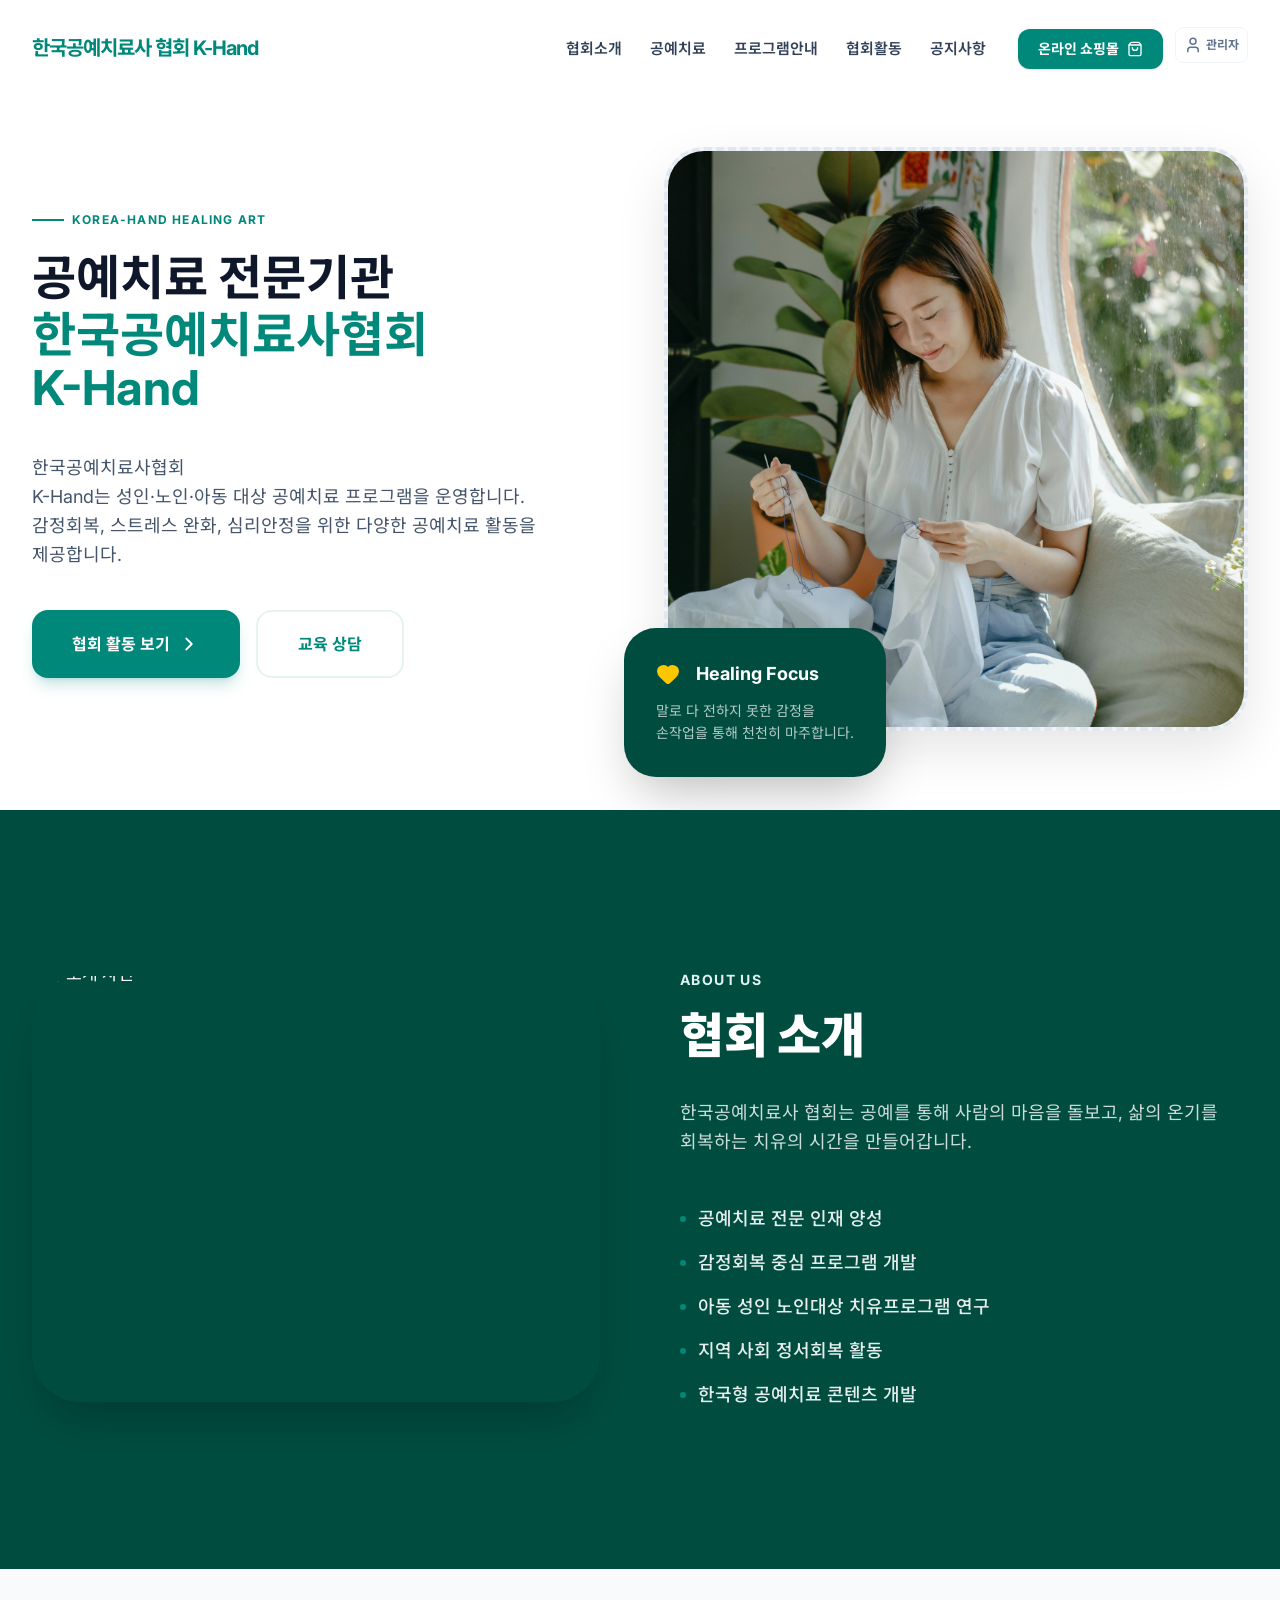
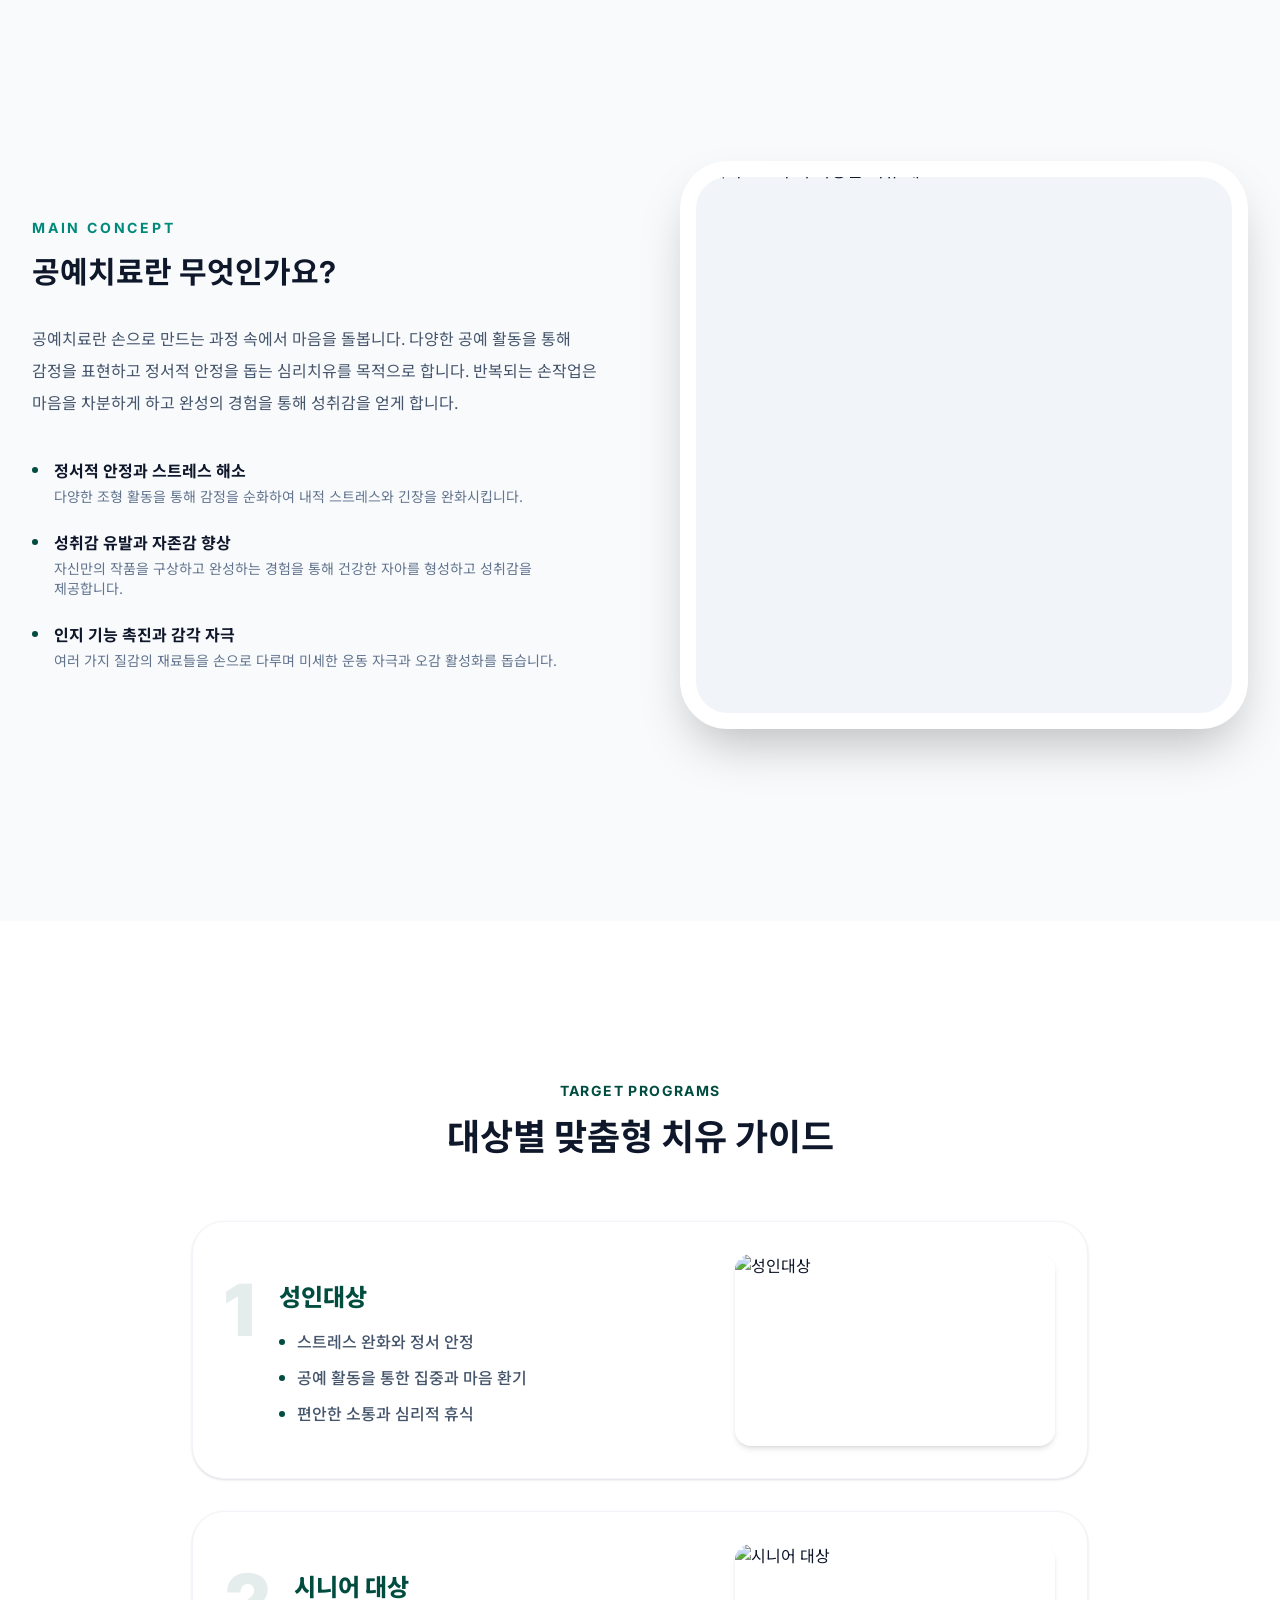
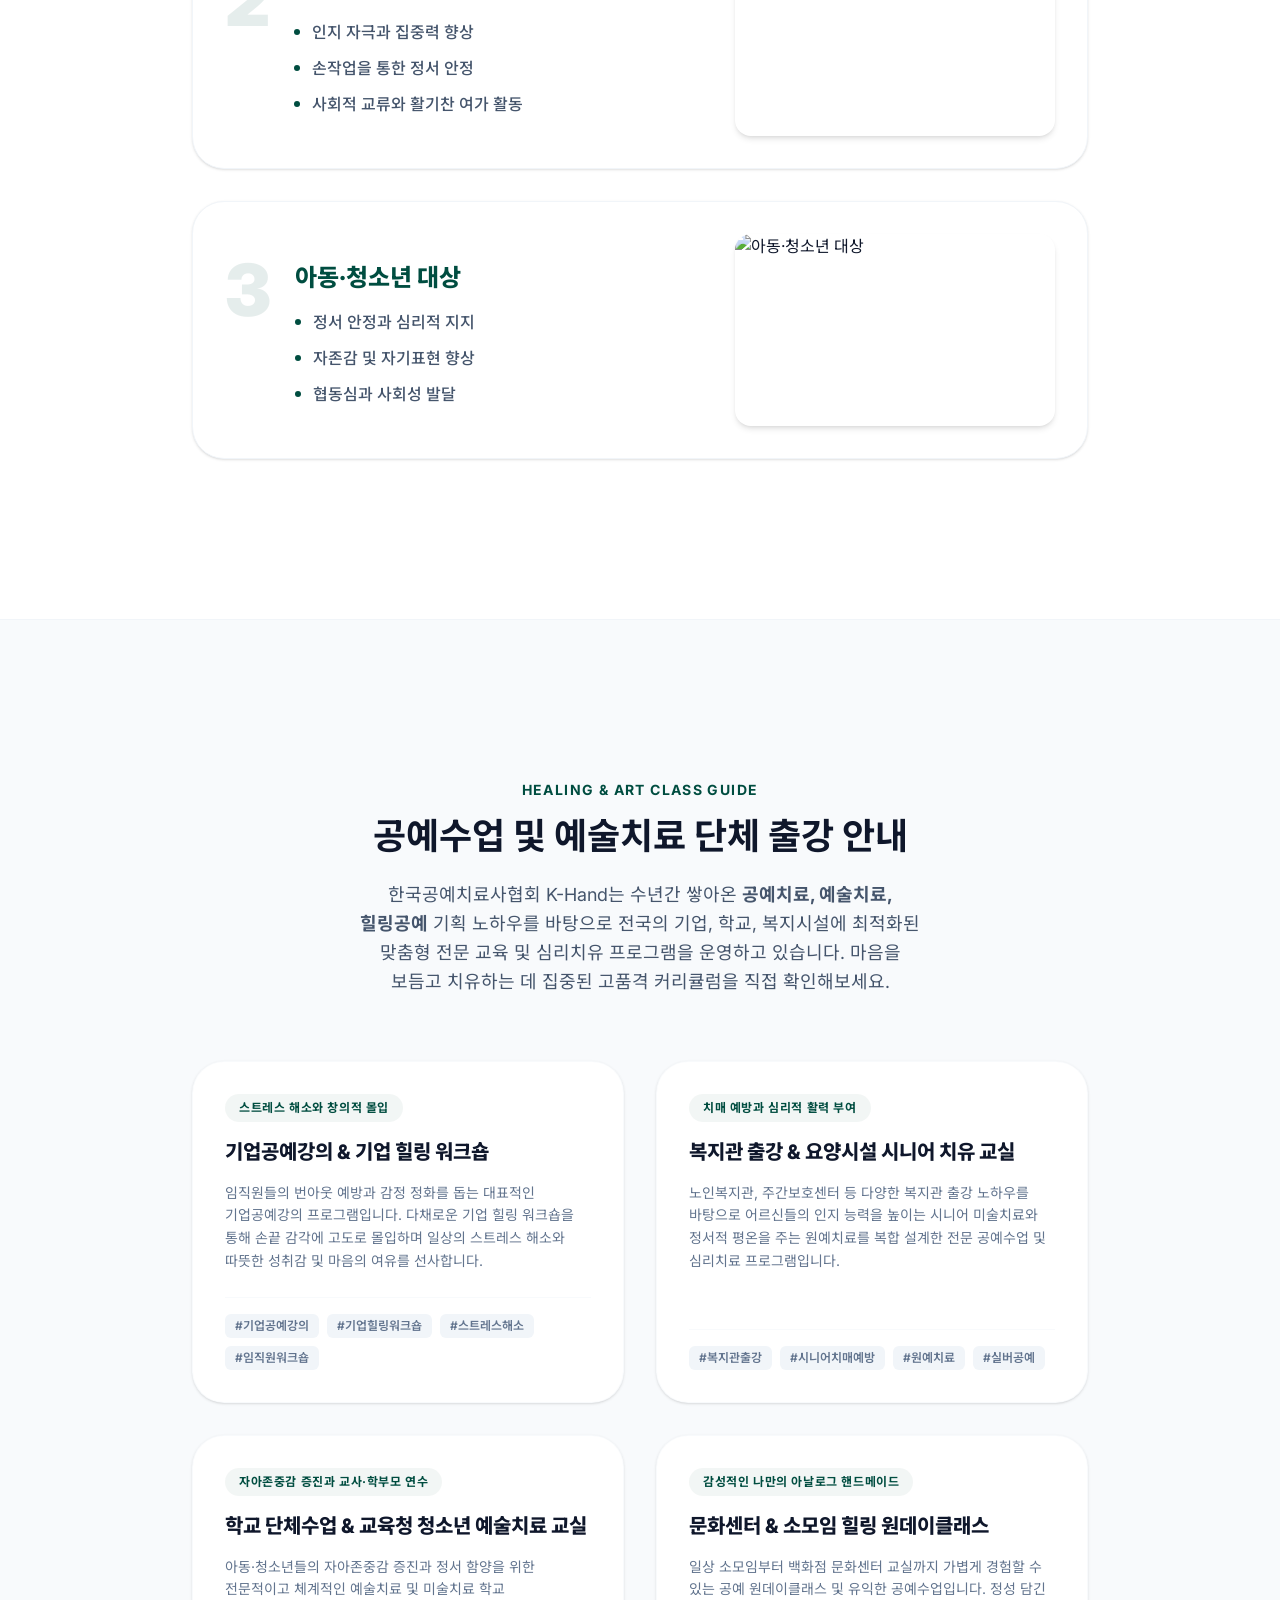
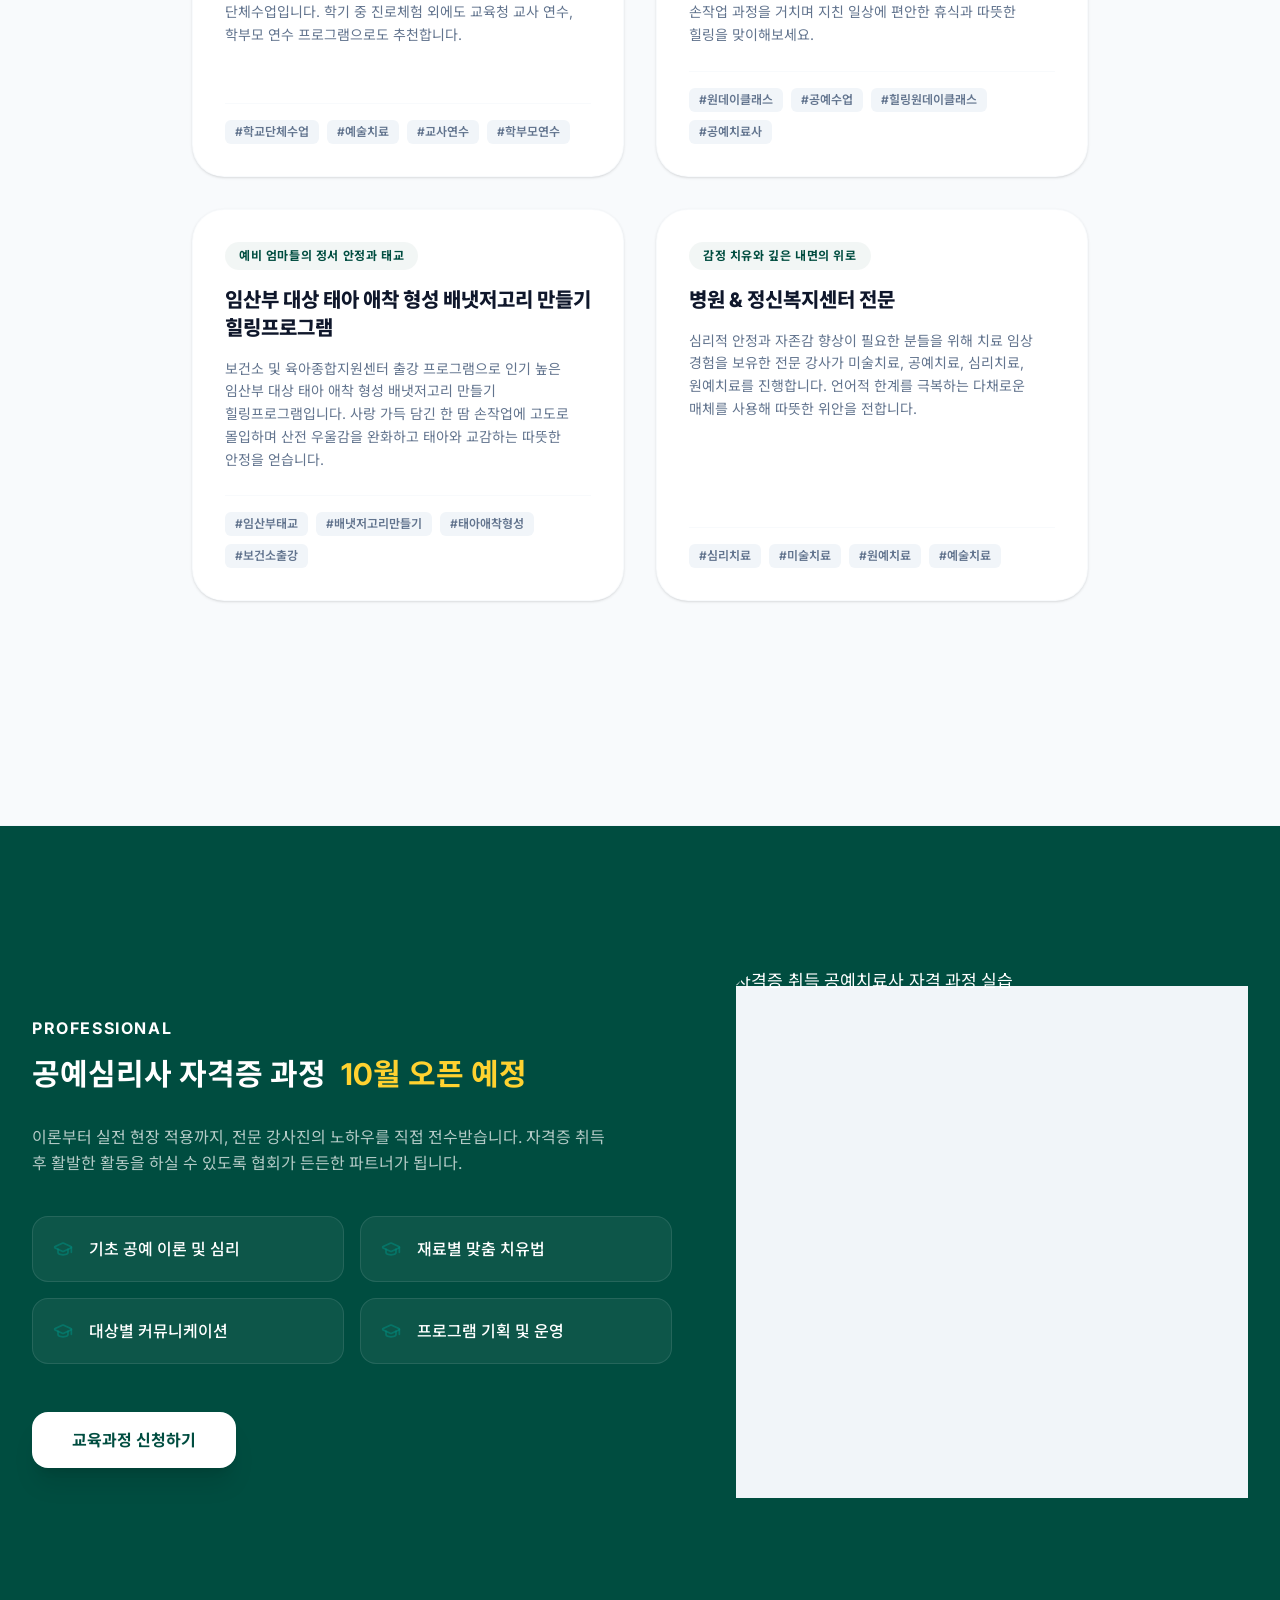
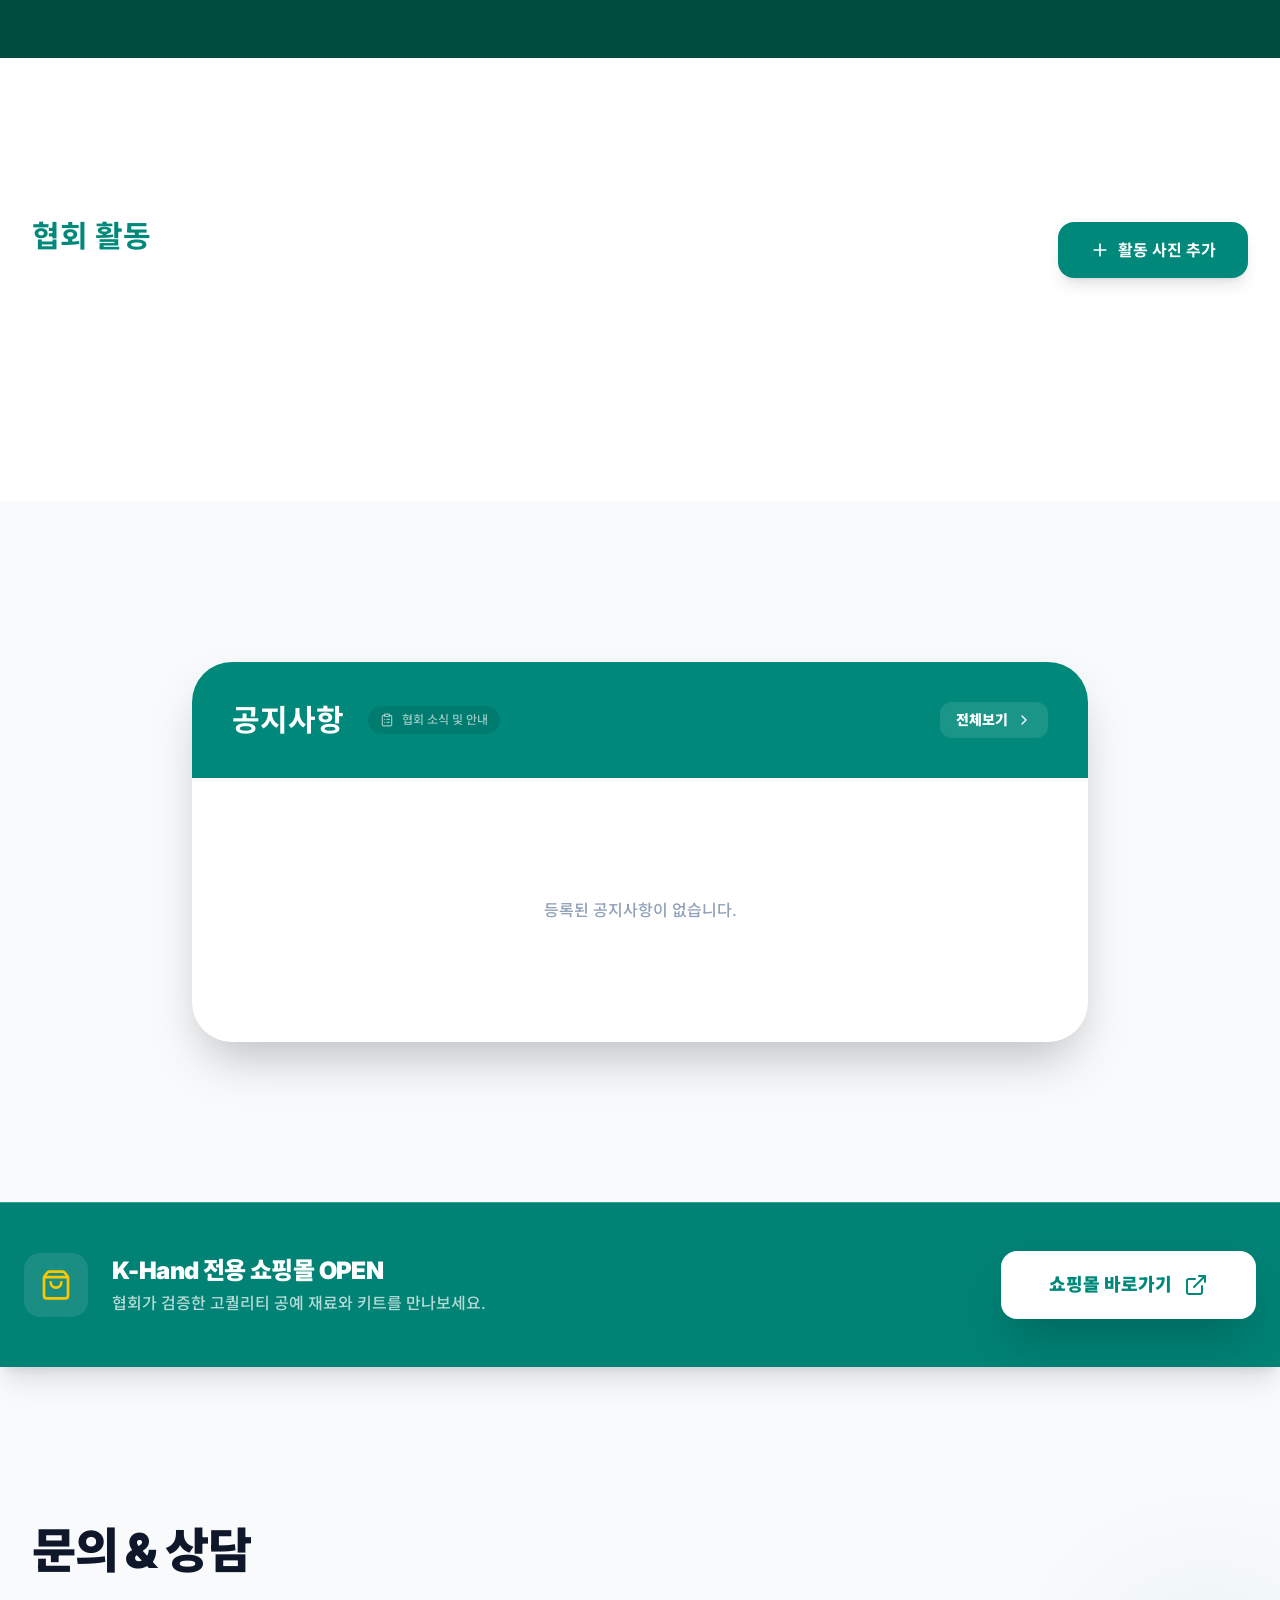
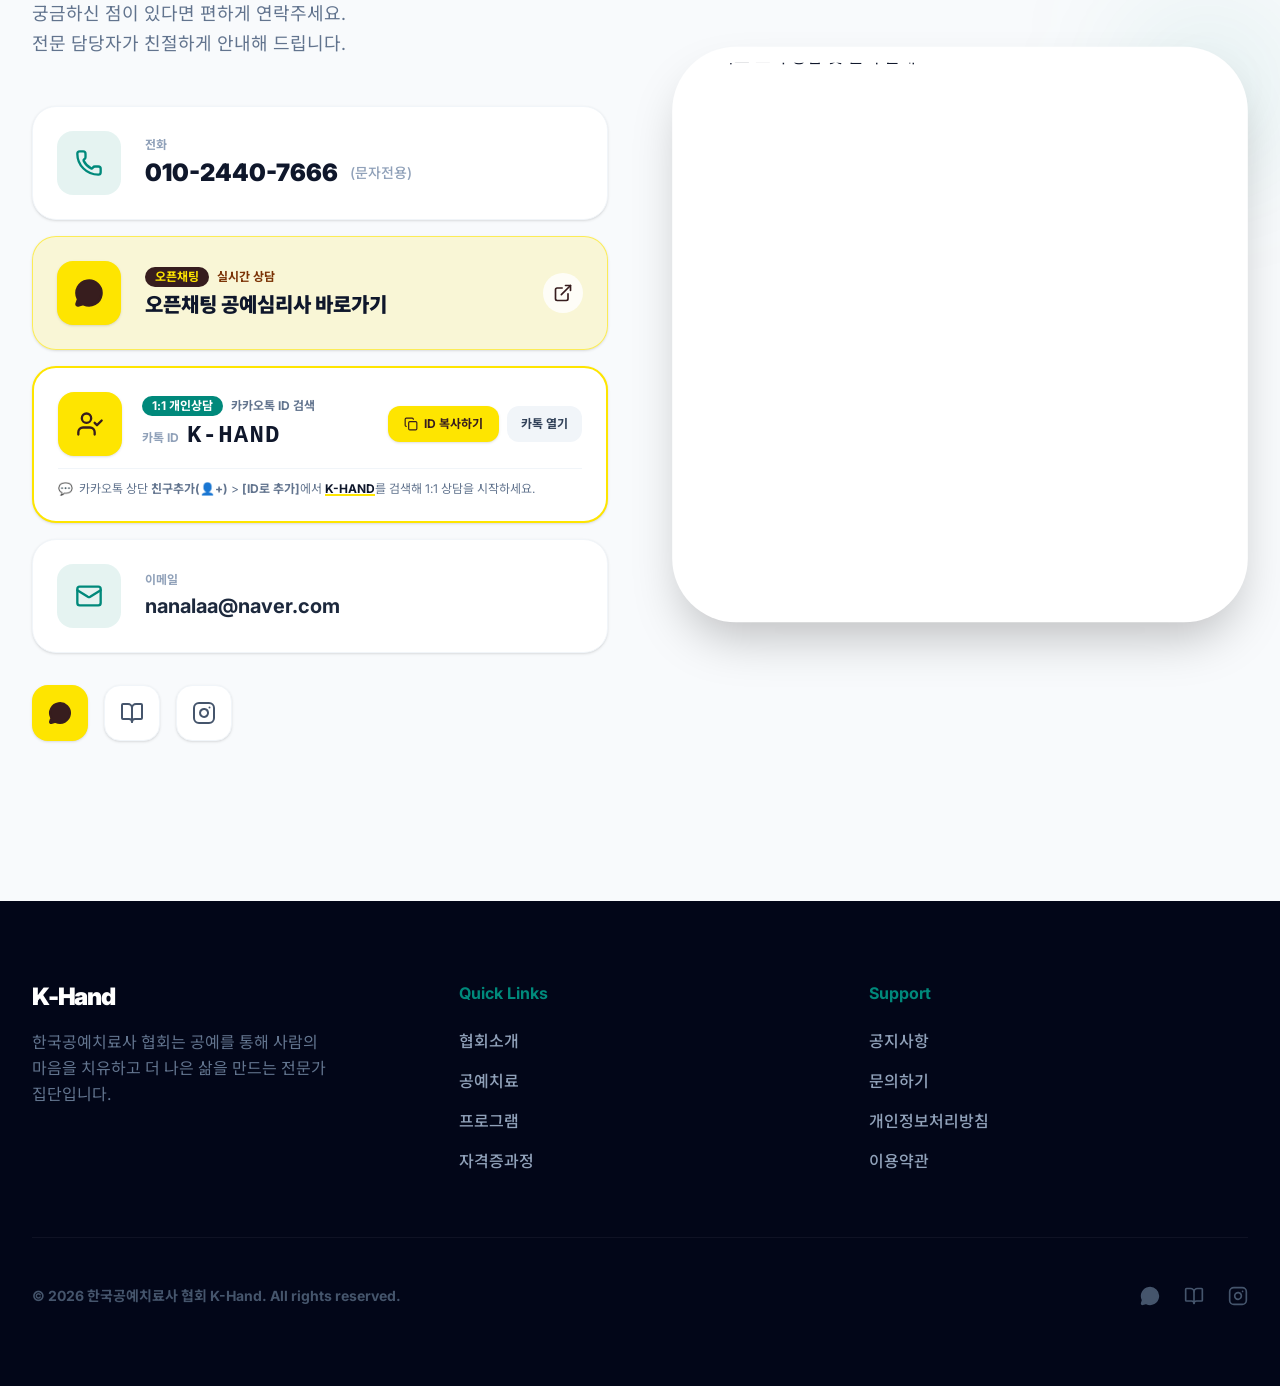
==== commit 3b4942a9: "Deploying to gh-pages from @ rahjinsun76/k-hand@61eb23054e971988ec773a797c43dbdfe29bab7e 🚀" ====
--- a/index.html
+++ b/index.html
@@ -39,8 +39,8 @@
       ]
     }
     </script>
-  <script type="module" crossorigin src="/assets/index-BOsBFxzW.js"></script>
-  <link rel="stylesheet" crossorigin href="/assets/index-Cc-ELo7P.css">
+  <script type="module" crossorigin src="/assets/index-CJGaeYoO.js"></script>
+  <link rel="stylesheet" crossorigin href="/assets/index-I8gU3j04.css">
 </head>
 <body>
     <div id="root"></div>
--- a/assets/index-I8gU3j04.css
+++ b/assets/index-I8gU3j04.css
@@ -0,0 +1 @@
+@import"https://fonts.googleapis.com/css2?family=Inter:wght@400;500;600;700&family=Noto+Sans+KR:wght@300;400;500;700&display=swap";/*! tailwindcss v4.3.0 | MIT License | https://tailwindcss.com */@layer properties{@supports (((-webkit-hyphens:none)) and (not (margin-trim:inline))) or ((-moz-orient:inline) and (not (color:rgb(from red r g b)))){*,:before,:after,::backdrop{--tw-translate-x:0;--tw-translate-y:0;--tw-translate-z:0;--tw-space-y-reverse:0;--tw-space-x-reverse:0;--tw-divide-y-reverse:0;--tw-border-style:solid;--tw-gradient-position:initial;--tw-gradient-from:#0000;--tw-gradient-via:#0000;--tw-gradient-to:#0000;--tw-gradient-stops:initial;--tw-gradient-via-stops:initial;--tw-gradient-from-position:0%;--tw-gradient-via-position:50%;--tw-gradient-to-position:100%;--tw-leading:initial;--tw-font-weight:initial;--tw-tracking:initial;--tw-shadow:0 0 #0000;--tw-shadow-color:initial;--tw-shadow-alpha:100%;--tw-inset-shadow:0 0 #0000;--tw-inset-shadow-color:initial;--tw-inset-shadow-alpha:100%;--tw-ring-color:initial;--tw-ring-shadow:0 0 #0000;--tw-inset-ring-color:initial;--tw-inset-ring-shadow:0 0 #0000;--tw-ring-inset:initial;--tw-ring-offset-width:0px;--tw-ring-offset-color:#fff;--tw-ring-offset-shadow:0 0 #0000;--tw-blur:initial;--tw-brightness:initial;--tw-contrast:initial;--tw-grayscale:initial;--tw-hue-rotate:initial;--tw-invert:initial;--tw-opacity:initial;--tw-saturate:initial;--tw-sepia:initial;--tw-drop-shadow:initial;--tw-drop-shadow-color:initial;--tw-drop-shadow-alpha:100%;--tw-drop-shadow-size:initial;--tw-backdrop-blur:initial;--tw-backdrop-brightness:initial;--tw-backdrop-contrast:initial;--tw-backdrop-grayscale:initial;--tw-backdrop-hue-rotate:initial;--tw-backdrop-invert:initial;--tw-backdrop-opacity:initial;--tw-backdrop-saturate:initial;--tw-backdrop-sepia:initial;--tw-duration:initial;--tw-scale-x:1;--tw-scale-y:1;--tw-scale-z:1}}}@layer theme{:root,:host{--font-sans:"Inter", "Noto Sans KR", ui-sans-serif, system-ui, sans-serif;--font-mono:ui-monospace, SFMono-Regular, Menlo, Monaco, Consolas, "Liberation Mono", "Courier New", monospace;--color-red-50:oklch(97.1% .013 17.38);--color-red-100:oklch(93.6% .032 17.717);--color-red-200:oklch(88.5% .062 18.334);--color-red-500:oklch(63.7% .237 25.331);--color-red-600:oklch(57.7% .245 27.325);--color-red-700:oklch(50.5% .213 27.518);--color-amber-300:oklch(87.9% .169 91.605);--color-amber-900:oklch(41.4% .112 45.904);--color-yellow-400:oklch(85.2% .199 91.936);--color-emerald-600:oklch(59.6% .145 163.225);--color-blue-50:oklch(97% .014 254.604);--color-blue-500:oklch(62.3% .214 259.815);--color-slate-50:oklch(98.4% .003 247.858);--color-slate-100:oklch(96.8% .007 247.896);--color-slate-200:oklch(92.9% .013 255.508);--color-slate-300:oklch(86.9% .022 252.894);--color-slate-400:oklch(70.4% .04 256.788);--color-slate-500:oklch(55.4% .046 257.417);--color-slate-600:oklch(44.6% .043 257.281);--color-slate-700:oklch(37.2% .044 257.287);--color-slate-800:oklch(27.9% .041 260.031);--color-slate-900:oklch(20.8% .042 265.755);--color-slate-950:oklch(12.9% .042 264.695);--color-black:#000;--color-white:#fff;--spacing:.25rem;--container-xs:20rem;--container-sm:24rem;--container-md:28rem;--container-lg:32rem;--container-xl:36rem;--container-2xl:42rem;--container-4xl:56rem;--container-7xl:80rem;--text-xs:.75rem;--text-xs--line-height:calc(1 / .75);--text-sm:.875rem;--text-sm--line-height:calc(1.25 / .875);--text-base:1rem;--text-base--line-height: 1.5 ;--text-lg:1.125rem;--text-lg--line-height:calc(1.75 / 1.125);--text-xl:1.25rem;--text-xl--line-height:calc(1.75 / 1.25);--text-2xl:1.5rem;--text-2xl--line-height:calc(2 / 1.5);--text-3xl:1.875rem;--text-3xl--line-height: 1.2 ;--text-4xl:2.25rem;--text-4xl--line-height:calc(2.5 / 2.25);--text-5xl:3rem;--text-5xl--line-height:1;--text-7xl:4.5rem;--text-7xl--line-height:1;--font-weight-normal:400;--font-weight-medium:500;--font-weight-semibold:600;--font-weight-bold:700;--font-weight-extrabold:800;--font-weight-black:900;--tracking-tighter:-.05em;--tracking-tight:-.025em;--tracking-wider:.05em;--tracking-widest:.1em;--leading-tight:1.25;--leading-relaxed:1.625;--leading-loose:2;--radius-md:.375rem;--radius-lg:.5rem;--radius-xl:.75rem;--radius-2xl:1rem;--radius-3xl:1.5rem;--blur-sm:8px;--blur-md:12px;--blur-3xl:64px;--aspect-video:16 / 9;--default-transition-duration:.15s;--default-transition-timing-function:cubic-bezier(.4, 0, .2, 1);--default-font-family:var(--font-sans);--default-mono-font-family:var(--font-mono);--color-primary:#00897b;--color-primary-dark:#00695c;--color-secondary:#e0f2f1}}@layer base{*,:after,:before,::backdrop{box-sizing:border-box;border:0 solid;margin:0;padding:0}::file-selector-button{box-sizing:border-box;border:0 solid;margin:0;padding:0}html,:host{-webkit-text-size-adjust:100%;-moz-tab-size:4;tab-size:4;line-height:1.5;font-family:var(--default-font-family,ui-sans-serif, system-ui, sans-serif, "Apple Color Emoji", "Segoe UI Emoji", "Segoe UI Symbol", "Noto Color Emoji");font-feature-settings:var(--default-font-feature-settings,normal);font-variation-settings:var(--default-font-variation-settings,normal);-webkit-tap-highlight-color:transparent}hr{height:0;color:inherit;border-top-width:1px}abbr:where([title]){-webkit-text-decoration:underline dotted;text-decoration:underline dotted}h1,h2,h3,h4,h5,h6{font-size:inherit;font-weight:inherit}a{color:inherit;-webkit-text-decoration:inherit;text-decoration:inherit}b,strong{font-weight:bolder}code,kbd,samp,pre{font-family:var(--default-mono-font-family,ui-monospace, SFMono-Regular, Menlo, Monaco, Consolas, "Liberation Mono", "Courier New", monospace);font-feature-settings:var(--default-mono-font-feature-settings,normal);font-variation-settings:var(--default-mono-font-variation-settings,normal);font-size:1em}small{font-size:80%}sub,sup{vertical-align:baseline;font-size:75%;line-height:0;position:relative}sub{bottom:-.25em}sup{top:-.5em}table{text-indent:0;border-color:inherit;border-collapse:collapse}:-moz-focusring{outline:auto}progress{vertical-align:baseline}summary{display:list-item}ol,ul,menu{list-style:none}img,svg,video,canvas,audio,iframe,embed,object{vertical-align:middle;display:block}img,video{max-width:100%;height:auto}button,input,select,optgroup,textarea{font:inherit;font-feature-settings:inherit;font-variation-settings:inherit;letter-spacing:inherit;color:inherit;opacity:1;background-color:#0000;border-radius:0}::file-selector-button{font:inherit;font-feature-settings:inherit;font-variation-settings:inherit;letter-spacing:inherit;color:inherit;opacity:1;background-color:#0000;border-radius:0}:where(select:is([multiple],[size])) optgroup{font-weight:bolder}:where(select:is([multiple],[size])) optgroup option{padding-inline-start:20px}::file-selector-button{margin-inline-end:4px}::placeholder{opacity:1}@supports (not ((-webkit-appearance:-apple-pay-button))) or (contain-intrinsic-size:1px){::placeholder{color:currentColor}@supports (color:color-mix(in lab,red,red)){::placeholder{color:color-mix(in oklab,currentcolor 50%,transparent)}}}textarea{resize:vertical}::-webkit-search-decoration{-webkit-appearance:none}::-webkit-date-and-time-value{min-height:1lh;text-align:inherit}::-webkit-datetime-edit{display:inline-flex}::-webkit-datetime-edit-fields-wrapper{padding:0}::-webkit-datetime-edit{padding-block:0}::-webkit-datetime-edit-year-field{padding-block:0}::-webkit-datetime-edit-month-field{padding-block:0}::-webkit-datetime-edit-day-field{padding-block:0}::-webkit-datetime-edit-hour-field{padding-block:0}::-webkit-datetime-edit-minute-field{padding-block:0}::-webkit-datetime-edit-second-field{padding-block:0}::-webkit-datetime-edit-millisecond-field{padding-block:0}::-webkit-datetime-edit-meridiem-field{padding-block:0}::-webkit-calendar-picker-indicator{line-height:1}:-moz-ui-invalid{box-shadow:none}button,input:where([type=button],[type=reset],[type=submit]){-webkit-appearance:button;-moz-appearance:button;appearance:button}::file-selector-button{-webkit-appearance:button;-moz-appearance:button;appearance:button}::-webkit-inner-spin-button{height:auto}::-webkit-outer-spin-button{height:auto}[hidden]:where(:not([hidden=until-found])){display:none!important}body{background-color:var(--color-white);font-family:var(--font-sans);color:var(--color-slate-900)}}@layer components;@layer utilities{.pointer-events-none{pointer-events:none}.absolute{position:absolute}.fixed{position:fixed}.relative{position:relative}.inset-0{inset:calc(var(--spacing) * 0)}.-top-1{top:calc(var(--spacing) * -1)}.-top-3{top:calc(var(--spacing) * -3)}.-top-10{top:calc(var(--spacing) * -10)}.top-0{top:calc(var(--spacing) * 0)}.top-2{top:calc(var(--spacing) * 2)}.top-2\.5{top:calc(var(--spacing) * 2.5)}.top-20{top:calc(var(--spacing) * 20)}.-right-6{right:calc(var(--spacing) * -6)}.-right-8{right:calc(var(--spacing) * -8)}.-right-10{right:calc(var(--spacing) * -10)}.right-0{right:calc(var(--spacing) * 0)}.right-2{right:calc(var(--spacing) * 2)}.right-2\.5{right:calc(var(--spacing) * 2.5)}.right-6{right:calc(var(--spacing) * 6)}.right-\[-10\%\]{right:-10%}.-bottom-6{bottom:calc(var(--spacing) * -6)}.-bottom-10{bottom:calc(var(--spacing) * -10)}.bottom-4{bottom:calc(var(--spacing) * 4)}.bottom-6{bottom:calc(var(--spacing) * 6)}.-left-6{left:calc(var(--spacing) * -6)}.-left-10{left:calc(var(--spacing) * -10)}.left-0{left:calc(var(--spacing) * 0)}.left-1\/2{left:50%}.-z-10{z-index:-10}.z-10{z-index:10}.z-30{z-index:30}.z-50{z-index:50}.z-\[200\]{z-index:200}.z-\[300\]{z-index:300}.mx-auto{margin-inline:auto}.mt-1{margin-top:calc(var(--spacing) * 1)}.mt-2{margin-top:calc(var(--spacing) * 2)}.mt-3{margin-top:calc(var(--spacing) * 3)}.mt-4{margin-top:calc(var(--spacing) * 4)}.mt-6{margin-top:calc(var(--spacing) * 6)}.mt-12{margin-top:calc(var(--spacing) * 12)}.mb-1{margin-bottom:calc(var(--spacing) * 1)}.mb-2{margin-bottom:calc(var(--spacing) * 2)}.mb-3{margin-bottom:calc(var(--spacing) * 3)}.mb-4{margin-bottom:calc(var(--spacing) * 4)}.mb-5{margin-bottom:calc(var(--spacing) * 5)}.mb-6{margin-bottom:calc(var(--spacing) * 6)}.mb-8{margin-bottom:calc(var(--spacing) * 8)}.mb-10{margin-bottom:calc(var(--spacing) * 10)}.mb-12{margin-bottom:calc(var(--spacing) * 12)}.mb-16{margin-bottom:calc(var(--spacing) * 16)}.ml-1{margin-left:calc(var(--spacing) * 1)}.ml-2{margin-left:calc(var(--spacing) * 2)}.ml-4{margin-left:calc(var(--spacing) * 4)}.block{display:block}.contents{display:contents}.flex{display:flex}.grid{display:grid}.hidden{display:none}.inline-block{display:inline-block}.table{display:table}.aspect-\[4\/3\]{aspect-ratio:4/3}.aspect-\[4\/5\]{aspect-ratio:4/5}.aspect-square{aspect-ratio:1}.aspect-video{aspect-ratio:var(--aspect-video)}.h-0\.5{height:calc(var(--spacing) * .5)}.h-1\.5{height:calc(var(--spacing) * 1.5)}.h-10{height:calc(var(--spacing) * 10)}.h-14{height:calc(var(--spacing) * 14)}.h-16{height:calc(var(--spacing) * 16)}.h-32{height:calc(var(--spacing) * 32)}.h-40{height:calc(var(--spacing) * 40)}.h-48{height:calc(var(--spacing) * 48)}.h-\[80\%\]{height:80%}.h-full{height:100%}.max-h-\[90vh\]{max-height:90vh}.min-h-\[90vh\]{min-height:90vh}.min-h-\[140px\]{min-height:140px}.min-h-\[200px\]{min-height:200px}.min-h-screen{min-height:100vh}.w-1\.5{width:calc(var(--spacing) * 1.5)}.w-8{width:calc(var(--spacing) * 8)}.w-10{width:calc(var(--spacing) * 10)}.w-14{width:calc(var(--spacing) * 14)}.w-16{width:calc(var(--spacing) * 16)}.w-32{width:calc(var(--spacing) * 32)}.w-40{width:calc(var(--spacing) * 40)}.w-\[60\%\]{width:60%}.w-full{width:100%}.max-w-2xl{max-width:var(--container-2xl)}.max-w-4xl{max-width:var(--container-4xl)}.max-w-7xl{max-width:var(--container-7xl)}.max-w-lg{max-width:var(--container-lg)}.max-w-md{max-width:var(--container-md)}.max-w-sm{max-width:var(--container-sm)}.max-w-xl{max-width:var(--container-xl)}.max-w-xs{max-width:var(--container-xs)}.flex-1{flex:1}.flex-shrink-0,.shrink-0{flex-shrink:0}.flex-grow{flex-grow:1}.-translate-x-1\/2{--tw-translate-x: -50% ;translate:var(--tw-translate-x) var(--tw-translate-y)}.rotate-90{rotate:90deg}.cursor-pointer{cursor:pointer}.resize-none{resize:none}.appearance-none{-webkit-appearance:none;-moz-appearance:none;appearance:none}.grid-cols-2{grid-template-columns:repeat(2,minmax(0,1fr))}.flex-col{flex-direction:column}.flex-wrap{flex-wrap:wrap}.items-baseline{align-items:baseline}.items-center{align-items:center}.items-start{align-items:flex-start}.justify-between{justify-content:space-between}.justify-center{justify-content:center}.gap-1{gap:calc(var(--spacing) * 1)}.gap-1\.5{gap:calc(var(--spacing) * 1.5)}.gap-2{gap:calc(var(--spacing) * 2)}.gap-3{gap:calc(var(--spacing) * 3)}.gap-4{gap:calc(var(--spacing) * 4)}.gap-5{gap:calc(var(--spacing) * 5)}.gap-6{gap:calc(var(--spacing) * 6)}.gap-8{gap:calc(var(--spacing) * 8)}.gap-12{gap:calc(var(--spacing) * 12)}.gap-16{gap:calc(var(--spacing) * 16)}.gap-20{gap:calc(var(--spacing) * 20)}:where(.space-y-1>:not(:last-child)){--tw-space-y-reverse:0;margin-block-start:calc(calc(var(--spacing) * 1) * var(--tw-space-y-reverse));margin-block-end:calc(calc(var(--spacing) * 1) * calc(1 - var(--tw-space-y-reverse)))}:where(.space-y-2>:not(:last-child)){--tw-space-y-reverse:0;margin-block-start:calc(calc(var(--spacing) * 2) * var(--tw-space-y-reverse));margin-block-end:calc(calc(var(--spacing) * 2) * calc(1 - var(--tw-space-y-reverse)))}:where(.space-y-3>:not(:last-child)){--tw-space-y-reverse:0;margin-block-start:calc(calc(var(--spacing) * 3) * var(--tw-space-y-reverse));margin-block-end:calc(calc(var(--spacing) * 3) * calc(1 - var(--tw-space-y-reverse)))}:where(.space-y-4>:not(:last-child)){--tw-space-y-reverse:0;margin-block-start:calc(calc(var(--spacing) * 4) * var(--tw-space-y-reverse));margin-block-end:calc(calc(var(--spacing) * 4) * calc(1 - var(--tw-space-y-reverse)))}:where(.space-y-6>:not(:last-child)){--tw-space-y-reverse:0;margin-block-start:calc(calc(var(--spacing) * 6) * var(--tw-space-y-reverse));margin-block-end:calc(calc(var(--spacing) * 6) * calc(1 - var(--tw-space-y-reverse)))}:where(.space-y-8>:not(:last-child)){--tw-space-y-reverse:0;margin-block-start:calc(calc(var(--spacing) * 8) * var(--tw-space-y-reverse));margin-block-end:calc(calc(var(--spacing) * 8) * calc(1 - var(--tw-space-y-reverse)))}:where(.space-x-1>:not(:last-child)){--tw-space-x-reverse:0;margin-inline-start:calc(calc(var(--spacing) * 1) * var(--tw-space-x-reverse));margin-inline-end:calc(calc(var(--spacing) * 1) * calc(1 - var(--tw-space-x-reverse)))}:where(.divide-y>:not(:last-child)){--tw-divide-y-reverse:0;border-bottom-style:var(--tw-border-style);border-top-style:var(--tw-border-style);border-top-width:calc(1px * var(--tw-divide-y-reverse));border-bottom-width:calc(1px * calc(1 - var(--tw-divide-y-reverse)))}:where(.divide-slate-100>:not(:last-child)){border-color:var(--color-slate-100)}.overflow-hidden{overflow:hidden}.overflow-y-auto{overflow-y:auto}.rounded{border-radius:.25rem}.rounded-2xl{border-radius:var(--radius-2xl)}.rounded-3xl{border-radius:var(--radius-3xl)}.rounded-\[24px\]{border-radius:24px}.rounded-\[32px\]{border-radius:32px}.rounded-\[40px\]{border-radius:40px}.rounded-\[48px\]{border-radius:48px}.rounded-\[56px\]{border-radius:56px}.rounded-\[64px\]{border-radius:64px}.rounded-full{border-radius:3.40282e38px}.rounded-lg{border-radius:var(--radius-lg)}.rounded-md{border-radius:var(--radius-md)}.rounded-xl{border-radius:var(--radius-xl)}.border{border-style:var(--tw-border-style);border-width:1px}.border-2{border-style:var(--tw-border-style);border-width:2px}.border-4{border-style:var(--tw-border-style);border-width:4px}.border-\[16px\]{border-style:var(--tw-border-style);border-width:16px}.border-t{border-top-style:var(--tw-border-style);border-top-width:1px}.border-b{border-bottom-style:var(--tw-border-style);border-bottom-width:1px}.border-dashed{--tw-border-style:dashed;border-style:dashed}.border-none{--tw-border-style:none;border-style:none}.border-\[\#FEE500\]{border-color:#fee500}.border-\[\#FEE500\]\/60{border-color:#fee50099}.border-primary\/10{border-color:#00897b1a}@supports (color:color-mix(in lab,red,red)){.border-primary\/10{border-color:color-mix(in oklab,var(--color-primary) 10%,transparent)}}.border-primary\/30{border-color:#00897b4d}@supports (color:color-mix(in lab,red,red)){.border-primary\/30{border-color:color-mix(in oklab,var(--color-primary) 30%,transparent)}}.border-red-200{border-color:var(--color-red-200)}.border-slate-50{border-color:var(--color-slate-50)}.border-slate-100{border-color:var(--color-slate-100)}.border-slate-100\/50{border-color:#f1f5f980}@supports (color:color-mix(in lab,red,red)){.border-slate-100\/50{border-color:color-mix(in oklab,var(--color-slate-100) 50%,transparent)}}.border-slate-200{border-color:var(--color-slate-200)}.border-white{border-color:var(--color-white)}.border-white\/5{border-color:#ffffff0d}@supports (color:color-mix(in lab,red,red)){.border-white\/5{border-color:color-mix(in oklab,var(--color-white) 5%,transparent)}}.border-white\/10{border-color:#ffffff1a}@supports (color:color-mix(in lab,red,red)){.border-white\/10{border-color:color-mix(in oklab,var(--color-white) 10%,transparent)}}.border-white\/20{border-color:#fff3}@supports (color:color-mix(in lab,red,red)){.border-white\/20{border-color:color-mix(in oklab,var(--color-white) 20%,transparent)}}.bg-\[\#004D40\]{background-color:#004d40}.bg-\[\#004D40\]\/5{background-color:#004d400d}.bg-\[\#004D40\]\/10{background-color:#004d401a}.bg-\[\#371D1E\]{background-color:#371d1e}.bg-\[\#FEE500\]{background-color:#fee500}.bg-\[\#FEE500\]\/15{background-color:#fee50026}.bg-black\/5{background-color:#0000000d}@supports (color:color-mix(in lab,red,red)){.bg-black\/5{background-color:color-mix(in oklab,var(--color-black) 5%,transparent)}}.bg-black\/10{background-color:#0000001a}@supports (color:color-mix(in lab,red,red)){.bg-black\/10{background-color:color-mix(in oklab,var(--color-black) 10%,transparent)}}.bg-black\/40{background-color:#0006}@supports (color:color-mix(in lab,red,red)){.bg-black\/40{background-color:color-mix(in oklab,var(--color-black) 40%,transparent)}}.bg-black\/60{background-color:#0009}@supports (color:color-mix(in lab,red,red)){.bg-black\/60{background-color:color-mix(in oklab,var(--color-black) 60%,transparent)}}.bg-black\/80{background-color:#000c}@supports (color:color-mix(in lab,red,red)){.bg-black\/80{background-color:color-mix(in oklab,var(--color-black) 80%,transparent)}}.bg-emerald-600{background-color:var(--color-emerald-600)}.bg-primary{background-color:var(--color-primary)}.bg-primary\/10{background-color:#00897b1a}@supports (color:color-mix(in lab,red,red)){.bg-primary\/10{background-color:color-mix(in oklab,var(--color-primary) 10%,transparent)}}.bg-primary\/20{background-color:#00897b33}@supports (color:color-mix(in lab,red,red)){.bg-primary\/20{background-color:color-mix(in oklab,var(--color-primary) 20%,transparent)}}.bg-red-50{background-color:var(--color-red-50)}.bg-red-100{background-color:var(--color-red-100)}.bg-red-600{background-color:var(--color-red-600)}.bg-secondary\/20{background-color:#e0f2f133}@supports (color:color-mix(in lab,red,red)){.bg-secondary\/20{background-color:color-mix(in oklab,var(--color-secondary) 20%,transparent)}}.bg-slate-50{background-color:var(--color-slate-50)}.bg-slate-100{background-color:var(--color-slate-100)}.bg-slate-200{background-color:var(--color-slate-200)}.bg-slate-300{background-color:var(--color-slate-300)}.bg-slate-950{background-color:var(--color-slate-950)}.bg-transparent{background-color:#0000}.bg-white{background-color:var(--color-white)}.bg-white\/5{background-color:#ffffff0d}@supports (color:color-mix(in lab,red,red)){.bg-white\/5{background-color:color-mix(in oklab,var(--color-white) 5%,transparent)}}.bg-white\/10{background-color:#ffffff1a}@supports (color:color-mix(in lab,red,red)){.bg-white\/10{background-color:color-mix(in oklab,var(--color-white) 10%,transparent)}}.bg-white\/25{background-color:#ffffff40}@supports (color:color-mix(in lab,red,red)){.bg-white\/25{background-color:color-mix(in oklab,var(--color-white) 25%,transparent)}}.bg-white\/80{background-color:#fffc}@supports (color:color-mix(in lab,red,red)){.bg-white\/80{background-color:color-mix(in oklab,var(--color-white) 80%,transparent)}}.bg-gradient-to-tr{--tw-gradient-position:to top right in oklab;background-image:linear-gradient(var(--tw-gradient-stops))}.from-primary\/10{--tw-gradient-from:#00897b1a}@supports (color:color-mix(in lab,red,red)){.from-primary\/10{--tw-gradient-from:color-mix(in oklab, var(--color-primary) 10%, transparent)}}.from-primary\/10{--tw-gradient-stops:var(--tw-gradient-via-stops,var(--tw-gradient-position), var(--tw-gradient-from) var(--tw-gradient-from-position), var(--tw-gradient-to) var(--tw-gradient-to-position))}.to-transparent{--tw-gradient-to:transparent;--tw-gradient-stops:var(--tw-gradient-via-stops,var(--tw-gradient-position), var(--tw-gradient-from) var(--tw-gradient-from-position), var(--tw-gradient-to) var(--tw-gradient-to-position))}.fill-\[\#371D1E\]{fill:#371d1e}.fill-current{fill:currentColor}.object-cover{object-fit:cover}.p-1{padding:calc(var(--spacing) * 1)}.p-2{padding:calc(var(--spacing) * 2)}.p-2\.5{padding:calc(var(--spacing) * 2.5)}.p-4{padding:calc(var(--spacing) * 4)}.p-5{padding:calc(var(--spacing) * 5)}.p-6{padding:calc(var(--spacing) * 6)}.p-8{padding:calc(var(--spacing) * 8)}.px-2\.5{padding-inline:calc(var(--spacing) * 2.5)}.px-3{padding-inline:calc(var(--spacing) * 3)}.px-3\.5{padding-inline:calc(var(--spacing) * 3.5)}.px-4{padding-inline:calc(var(--spacing) * 4)}.px-5{padding-inline:calc(var(--spacing) * 5)}.px-6{padding-inline:calc(var(--spacing) * 6)}.px-8{padding-inline:calc(var(--spacing) * 8)}.px-10{padding-inline:calc(var(--spacing) * 10)}.px-12{padding-inline:calc(var(--spacing) * 12)}.\!py-0{padding-block:calc(var(--spacing) * 0)!important}.py-0\.5{padding-block:calc(var(--spacing) * .5)}.py-1{padding-block:calc(var(--spacing) * 1)}.py-1\.5{padding-block:calc(var(--spacing) * 1.5)}.py-2{padding-block:calc(var(--spacing) * 2)}.py-2\.5{padding-block:calc(var(--spacing) * 2.5)}.py-3{padding-block:calc(var(--spacing) * 3)}.py-3\.5{padding-block:calc(var(--spacing) * 3.5)}.py-4{padding-block:calc(var(--spacing) * 4)}.py-5{padding-block:calc(var(--spacing) * 5)}.py-6{padding-block:calc(var(--spacing) * 6)}.py-8{padding-block:calc(var(--spacing) * 8)}.py-20{padding-block:calc(var(--spacing) * 20)}.py-24{padding-block:calc(var(--spacing) * 24)}.pt-2{padding-top:calc(var(--spacing) * 2)}.pt-3{padding-top:calc(var(--spacing) * 3)}.pt-4{padding-top:calc(var(--spacing) * 4)}.pt-12{padding-top:calc(var(--spacing) * 12)}.pt-20{padding-top:calc(var(--spacing) * 20)}.pb-6{padding-bottom:calc(var(--spacing) * 6)}.text-center{text-align:center}.text-left{text-align:left}.font-mono{font-family:var(--font-mono)}.font-sans{font-family:var(--font-sans)}.text-2xl{font-size:var(--text-2xl);line-height:var(--tw-leading,var(--text-2xl--line-height))}.text-3xl{font-size:var(--text-3xl);line-height:var(--tw-leading,var(--text-3xl--line-height))}.text-7xl{font-size:var(--text-7xl);line-height:var(--tw-leading,var(--text-7xl--line-height))}.text-base{font-size:var(--text-base);line-height:var(--tw-leading,var(--text-base--line-height))}.text-lg{font-size:var(--text-lg);line-height:var(--tw-leading,var(--text-lg--line-height))}.text-sm{font-size:var(--text-sm);line-height:var(--tw-leading,var(--text-sm--line-height))}.text-xl{font-size:var(--text-xl);line-height:var(--tw-leading,var(--text-xl--line-height))}.text-xs{font-size:var(--text-xs);line-height:var(--tw-leading,var(--text-xs--line-height))}.text-\[10px\]{font-size:10px}.text-\[11px\]{font-size:11px}.text-\[15px\]{font-size:15px}.leading-\[1\.1\]{--tw-leading:1.1;line-height:1.1}.leading-loose{--tw-leading:var(--leading-loose);line-height:var(--leading-loose)}.leading-none{--tw-leading:1;line-height:1}.leading-relaxed{--tw-leading:var(--leading-relaxed);line-height:var(--leading-relaxed)}.leading-tight{--tw-leading:var(--leading-tight);line-height:var(--leading-tight)}.font-black{--tw-font-weight:var(--font-weight-black);font-weight:var(--font-weight-black)}.font-bold{--tw-font-weight:var(--font-weight-bold);font-weight:var(--font-weight-bold)}.font-extrabold{--tw-font-weight:var(--font-weight-extrabold);font-weight:var(--font-weight-extrabold)}.font-medium{--tw-font-weight:var(--font-weight-medium);font-weight:var(--font-weight-medium)}.font-normal{--tw-font-weight:var(--font-weight-normal);font-weight:var(--font-weight-normal)}.font-semibold{--tw-font-weight:var(--font-weight-semibold);font-weight:var(--font-weight-semibold)}.tracking-\[0\.2em\]{--tw-tracking:.2em;letter-spacing:.2em}.tracking-tight{--tw-tracking:var(--tracking-tight);letter-spacing:var(--tracking-tight)}.tracking-tighter{--tw-tracking:var(--tracking-tighter);letter-spacing:var(--tracking-tighter)}.tracking-wider{--tw-tracking:var(--tracking-wider);letter-spacing:var(--tracking-wider)}.tracking-widest{--tw-tracking:var(--tracking-widest);letter-spacing:var(--tracking-widest)}.text-balance{text-wrap:balance}.break-keep{word-break:keep-all}.whitespace-nowrap{white-space:nowrap}.whitespace-pre-line{white-space:pre-line}.whitespace-pre-wrap{white-space:pre-wrap}.text-\[\#004D40\]{color:#004d40}.text-\[\#004D40\]\/10{color:#004d401a}.text-\[\#371D1E\]{color:#371d1e}.text-\[\#FEE500\]{color:#fee500}.text-amber-300{color:var(--color-amber-300)}.text-amber-900{color:var(--color-amber-900)}.text-primary{color:var(--color-primary)}.text-primary\/60{color:#00897b99}@supports (color:color-mix(in lab,red,red)){.text-primary\/60{color:color-mix(in oklab,var(--color-primary) 60%,transparent)}}.text-red-500{color:var(--color-red-500)}.text-red-600{color:var(--color-red-600)}.text-secondary{color:var(--color-secondary)}.text-slate-300{color:var(--color-slate-300)}.text-slate-400{color:var(--color-slate-400)}.text-slate-500{color:var(--color-slate-500)}.text-slate-600{color:var(--color-slate-600)}.text-slate-700{color:var(--color-slate-700)}.text-slate-800{color:var(--color-slate-800)}.text-slate-900{color:var(--color-slate-900)}.text-white{color:var(--color-white)}.text-white\/60{color:#fff9}@supports (color:color-mix(in lab,red,red)){.text-white\/60{color:color-mix(in oklab,var(--color-white) 60%,transparent)}}.text-white\/70{color:#ffffffb3}@supports (color:color-mix(in lab,red,red)){.text-white\/70{color:color-mix(in oklab,var(--color-white) 70%,transparent)}}.text-white\/80{color:#fffc}@supports (color:color-mix(in lab,red,red)){.text-white\/80{color:color-mix(in oklab,var(--color-white) 80%,transparent)}}.text-white\/90{color:#ffffffe6}@supports (color:color-mix(in lab,red,red)){.text-white\/90{color:color-mix(in oklab,var(--color-white) 90%,transparent)}}.text-yellow-400{color:var(--color-yellow-400)}.uppercase{text-transform:uppercase}.italic{font-style:italic}.underline{text-decoration-line:underline}.decoration-\[\#FEE500\]{text-decoration-color:#fee500}.decoration-2{text-decoration-thickness:2px}.opacity-0{opacity:0}.shadow-2xl{--tw-shadow:0 25px 50px -12px var(--tw-shadow-color,#00000040);box-shadow:var(--tw-inset-shadow),var(--tw-inset-ring-shadow),var(--tw-ring-offset-shadow),var(--tw-ring-shadow),var(--tw-shadow)}.shadow-\[0_20px_50px_rgba\(0\,0\,0\,0\.1\)\]{--tw-shadow:0 20px 50px var(--tw-shadow-color,#0000001a);box-shadow:var(--tw-inset-shadow),var(--tw-inset-ring-shadow),var(--tw-ring-offset-shadow),var(--tw-ring-shadow),var(--tw-shadow)}.shadow-lg{--tw-shadow:0 10px 15px -3px var(--tw-shadow-color,#0000001a), 0 4px 6px -4px var(--tw-shadow-color,#0000001a);box-shadow:var(--tw-inset-shadow),var(--tw-inset-ring-shadow),var(--tw-ring-offset-shadow),var(--tw-ring-shadow),var(--tw-shadow)}.shadow-md{--tw-shadow:0 4px 6px -1px var(--tw-shadow-color,#0000001a), 0 2px 4px -2px var(--tw-shadow-color,#0000001a);box-shadow:var(--tw-inset-shadow),var(--tw-inset-ring-shadow),var(--tw-ring-offset-shadow),var(--tw-ring-shadow),var(--tw-shadow)}.shadow-sm{--tw-shadow:0 1px 3px 0 var(--tw-shadow-color,#0000001a), 0 1px 2px -1px var(--tw-shadow-color,#0000001a);box-shadow:var(--tw-inset-shadow),var(--tw-inset-ring-shadow),var(--tw-ring-offset-shadow),var(--tw-ring-shadow),var(--tw-shadow)}.shadow-xl{--tw-shadow:0 20px 25px -5px var(--tw-shadow-color,#0000001a), 0 8px 10px -6px var(--tw-shadow-color,#0000001a);box-shadow:var(--tw-inset-shadow),var(--tw-inset-ring-shadow),var(--tw-ring-offset-shadow),var(--tw-ring-shadow),var(--tw-shadow)}.shadow-primary\/20{--tw-shadow-color:#00897b33}@supports (color:color-mix(in lab,red,red)){.shadow-primary\/20{--tw-shadow-color:color-mix(in oklab, color-mix(in oklab, var(--color-primary) 20%, transparent) var(--tw-shadow-alpha), transparent)}}.shadow-red-600\/20{--tw-shadow-color:#e4001433}@supports (color:color-mix(in lab,red,red)){.shadow-red-600\/20{--tw-shadow-color:color-mix(in oklab, color-mix(in oklab, var(--color-red-600) 20%, transparent) var(--tw-shadow-alpha), transparent)}}.blur-3xl{--tw-blur:blur(var(--blur-3xl));filter:var(--tw-blur,) var(--tw-brightness,) var(--tw-contrast,) var(--tw-grayscale,) var(--tw-hue-rotate,) var(--tw-invert,) var(--tw-saturate,) var(--tw-sepia,) var(--tw-drop-shadow,)}.blur-\[120px\]{--tw-blur:blur(120px);filter:var(--tw-blur,) var(--tw-brightness,) var(--tw-contrast,) var(--tw-grayscale,) var(--tw-hue-rotate,) var(--tw-invert,) var(--tw-saturate,) var(--tw-sepia,) var(--tw-drop-shadow,)}.filter{filter:var(--tw-blur,) var(--tw-brightness,) var(--tw-contrast,) var(--tw-grayscale,) var(--tw-hue-rotate,) var(--tw-invert,) var(--tw-saturate,) var(--tw-sepia,) var(--tw-drop-shadow,)}.backdrop-blur-md{--tw-backdrop-blur:blur(var(--blur-md));-webkit-backdrop-filter:var(--tw-backdrop-blur,) var(--tw-backdrop-brightness,) var(--tw-backdrop-contrast,) var(--tw-backdrop-grayscale,) var(--tw-backdrop-hue-rotate,) var(--tw-backdrop-invert,) var(--tw-backdrop-opacity,) var(--tw-backdrop-saturate,) var(--tw-backdrop-sepia,);backdrop-filter:var(--tw-backdrop-blur,) var(--tw-backdrop-brightness,) var(--tw-backdrop-contrast,) var(--tw-backdrop-grayscale,) var(--tw-backdrop-hue-rotate,) var(--tw-backdrop-invert,) var(--tw-backdrop-opacity,) var(--tw-backdrop-saturate,) var(--tw-backdrop-sepia,)}.backdrop-blur-sm{--tw-backdrop-blur:blur(var(--blur-sm));-webkit-backdrop-filter:var(--tw-backdrop-blur,) var(--tw-backdrop-brightness,) var(--tw-backdrop-contrast,) var(--tw-backdrop-grayscale,) var(--tw-backdrop-hue-rotate,) var(--tw-backdrop-invert,) var(--tw-backdrop-opacity,) var(--tw-backdrop-saturate,) var(--tw-backdrop-sepia,);backdrop-filter:var(--tw-backdrop-blur,) var(--tw-backdrop-brightness,) var(--tw-backdrop-contrast,) var(--tw-backdrop-grayscale,) var(--tw-backdrop-hue-rotate,) var(--tw-backdrop-invert,) var(--tw-backdrop-opacity,) var(--tw-backdrop-saturate,) var(--tw-backdrop-sepia,)}.transition{transition-property:color,background-color,border-color,outline-color,text-decoration-color,fill,stroke,--tw-gradient-from,--tw-gradient-via,--tw-gradient-to,opacity,box-shadow,transform,translate,scale,rotate,filter,-webkit-backdrop-filter,backdrop-filter,display,content-visibility,overlay,pointer-events;transition-timing-function:var(--tw-ease,var(--default-transition-timing-function));transition-duration:var(--tw-duration,var(--default-transition-duration))}.transition-all{transition-property:all;transition-timing-function:var(--tw-ease,var(--default-transition-timing-function));transition-duration:var(--tw-duration,var(--default-transition-duration))}.transition-colors{transition-property:color,background-color,border-color,outline-color,text-decoration-color,fill,stroke,--tw-gradient-from,--tw-gradient-via,--tw-gradient-to;transition-timing-function:var(--tw-ease,var(--default-transition-timing-function));transition-duration:var(--tw-duration,var(--default-transition-duration))}.transition-opacity{transition-property:opacity;transition-timing-function:var(--tw-ease,var(--default-transition-timing-function));transition-duration:var(--tw-duration,var(--default-transition-duration))}.transition-transform{transition-property:transform,translate,scale,rotate;transition-timing-function:var(--tw-ease,var(--default-transition-timing-function));transition-duration:var(--tw-duration,var(--default-transition-duration))}.duration-300{--tw-duration:.3s;transition-duration:.3s}.duration-500{--tw-duration:.5s;transition-duration:.5s}@media(hover:hover){.group-hover\:scale-105:is(:where(.group):hover *){--tw-scale-x:105%;--tw-scale-y:105%;--tw-scale-z:105%;scale:var(--tw-scale-x) var(--tw-scale-y)}.group-hover\:scale-110:is(:where(.group):hover *){--tw-scale-x:110%;--tw-scale-y:110%;--tw-scale-z:110%;scale:var(--tw-scale-x) var(--tw-scale-y)}.group-hover\:text-primary:is(:where(.group):hover *){color:var(--color-primary)}.group-hover\:opacity-100:is(:where(.group):hover *),.group-hover\/badge\:opacity-100:is(:where(.group\/badge):hover *),.group-hover\/bullets\:opacity-100:is(:where(.group\/bullets):hover *),.group-hover\/title\:opacity-100:is(:where(.group\/title):hover *){opacity:1}}.selection\:bg-primary\/20 ::selection{background-color:#00897b33}@supports (color:color-mix(in lab,red,red)){.selection\:bg-primary\/20 ::selection{background-color:color-mix(in oklab,var(--color-primary) 20%,transparent)}}.selection\:bg-primary\/20::selection{background-color:#00897b33}@supports (color:color-mix(in lab,red,red)){.selection\:bg-primary\/20::selection{background-color:color-mix(in oklab,var(--color-primary) 20%,transparent)}}@media(hover:hover){.hover\:translate-y-\[-2px\]:hover{--tw-translate-y:-2px;translate:var(--tw-translate-x) var(--tw-translate-y)}.hover\:translate-y-\[-4px\]:hover{--tw-translate-y:-4px;translate:var(--tw-translate-x) var(--tw-translate-y)}.hover\:scale-105:hover{--tw-scale-x:105%;--tw-scale-y:105%;--tw-scale-z:105%;scale:var(--tw-scale-x) var(--tw-scale-y)}.hover\:scale-110:hover{--tw-scale-x:110%;--tw-scale-y:110%;--tw-scale-z:110%;scale:var(--tw-scale-x) var(--tw-scale-y)}.hover\:scale-\[1\.02\]:hover{scale:1.02}.hover\:border-primary:hover{border-color:var(--color-primary)}.hover\:border-primary\/20:hover{border-color:#00897b33}@supports (color:color-mix(in lab,red,red)){.hover\:border-primary\/20:hover{border-color:color-mix(in oklab,var(--color-primary) 20%,transparent)}}.hover\:bg-\[\#FEE500\]\/30:hover{background-color:#fee5004d}.hover\:bg-\[\#FEE500\]\/80:hover{background-color:#fee500cc}.hover\:bg-black\/80:hover{background-color:#000c}@supports (color:color-mix(in lab,red,red)){.hover\:bg-black\/80:hover{background-color:color-mix(in oklab,var(--color-black) 80%,transparent)}}.hover\:bg-blue-50:hover{background-color:var(--color-blue-50)}.hover\:bg-primary-dark:hover{background-color:var(--color-primary-dark)}.hover\:bg-primary\/30:hover{background-color:#00897b4d}@supports (color:color-mix(in lab,red,red)){.hover\:bg-primary\/30:hover{background-color:color-mix(in oklab,var(--color-primary) 30%,transparent)}}.hover\:bg-red-50:hover{background-color:var(--color-red-50)}.hover\:bg-red-100:hover{background-color:var(--color-red-100)}.hover\:bg-red-700:hover{background-color:var(--color-red-700)}.hover\:bg-secondary\/30:hover{background-color:#e0f2f14d}@supports (color:color-mix(in lab,red,red)){.hover\:bg-secondary\/30:hover{background-color:color-mix(in oklab,var(--color-secondary) 30%,transparent)}}.hover\:bg-slate-50:hover{background-color:var(--color-slate-50)}.hover\:bg-slate-100:hover{background-color:var(--color-slate-100)}.hover\:bg-slate-200:hover{background-color:var(--color-slate-200)}.hover\:bg-slate-300:hover{background-color:var(--color-slate-300)}.hover\:bg-white\/20:hover{background-color:#fff3}@supports (color:color-mix(in lab,red,red)){.hover\:bg-white\/20:hover{background-color:color-mix(in oklab,var(--color-white) 20%,transparent)}}.hover\:bg-white\/90:hover{background-color:#ffffffe6}@supports (color:color-mix(in lab,red,red)){.hover\:bg-white\/90:hover{background-color:color-mix(in oklab,var(--color-white) 90%,transparent)}}.hover\:text-\[\#FEE500\]:hover{color:#fee500}.hover\:text-blue-500:hover{color:var(--color-blue-500)}.hover\:text-primary:hover{color:var(--color-primary)}.hover\:text-primary-dark:hover{color:var(--color-primary-dark)}.hover\:text-red-500:hover{color:var(--color-red-500)}.hover\:text-slate-600:hover{color:var(--color-slate-600)}.hover\:text-white:hover{color:var(--color-white)}.hover\:shadow-lg:hover{--tw-shadow:0 10px 15px -3px var(--tw-shadow-color,#0000001a), 0 4px 6px -4px var(--tw-shadow-color,#0000001a);box-shadow:var(--tw-inset-shadow),var(--tw-inset-ring-shadow),var(--tw-ring-offset-shadow),var(--tw-ring-shadow),var(--tw-shadow)}.hover\:shadow-xl:hover{--tw-shadow:0 20px 25px -5px var(--tw-shadow-color,#0000001a), 0 8px 10px -6px var(--tw-shadow-color,#0000001a);box-shadow:var(--tw-inset-shadow),var(--tw-inset-ring-shadow),var(--tw-ring-offset-shadow),var(--tw-ring-shadow),var(--tw-shadow)}}.focus\:ring-2:focus{--tw-ring-shadow:var(--tw-ring-inset,) 0 0 0 calc(2px + var(--tw-ring-offset-width)) var(--tw-ring-color,currentcolor);box-shadow:var(--tw-inset-shadow),var(--tw-inset-ring-shadow),var(--tw-ring-offset-shadow),var(--tw-ring-shadow),var(--tw-shadow)}.focus\:ring-primary:focus{--tw-ring-color:var(--color-primary)}.focus\:outline-none:focus{--tw-outline-style:none;outline-style:none}.active\:scale-95:active{--tw-scale-x:95%;--tw-scale-y:95%;--tw-scale-z:95%;scale:var(--tw-scale-x) var(--tw-scale-y)}@media(min-width:40rem){.sm\:flex{display:flex}.sm\:inline{display:inline}.sm\:grid-cols-2{grid-template-columns:repeat(2,minmax(0,1fr))}.sm\:flex-row{flex-direction:row}.sm\:items-center{align-items:center}.sm\:items-end{align-items:flex-end}.sm\:gap-6{gap:calc(var(--spacing) * 6)}.sm\:p-10{padding:calc(var(--spacing) * 10)}.sm\:px-6{padding-inline:calc(var(--spacing) * 6)}.sm\:py-12{padding-block:calc(var(--spacing) * 12)}.sm\:text-3xl{font-size:var(--text-3xl);line-height:var(--tw-leading,var(--text-3xl--line-height))}}@media(min-width:48rem){.md\:col-span-2{grid-column:span 2/span 2}.md\:aspect-square{aspect-ratio:1}.md\:w-80{width:calc(var(--spacing) * 80)}.md\:grid-cols-2{grid-template-columns:repeat(2,minmax(0,1fr))}.md\:grid-cols-3{grid-template-columns:repeat(3,minmax(0,1fr))}.md\:flex-row{flex-direction:row}.md\:items-center{align-items:center}.md\:gap-6{gap:calc(var(--spacing) * 6)}.md\:p-10{padding:calc(var(--spacing) * 10)}.md\:p-12{padding:calc(var(--spacing) * 12)}.md\:py-32{padding-block:calc(var(--spacing) * 32)}.md\:text-3xl{font-size:var(--text-3xl);line-height:var(--tw-leading,var(--text-3xl--line-height))}.md\:text-4xl{font-size:var(--text-4xl);line-height:var(--tw-leading,var(--text-4xl--line-height))}.md\:text-5xl{font-size:var(--text-5xl);line-height:var(--tw-leading,var(--text-5xl--line-height))}.md\:text-lg{font-size:var(--text-lg);line-height:var(--tw-leading,var(--text-lg--line-height))}}@media(min-width:64rem){.lg\:-left-10{left:calc(var(--spacing) * -10)}.lg\:block{display:block}.lg\:hidden{display:none}.lg\:aspect-square{aspect-ratio:1}.lg\:grid-cols-2{grid-template-columns:repeat(2,minmax(0,1fr))}.lg\:grid-cols-4{grid-template-columns:repeat(4,minmax(0,1fr))}.lg\:flex-row{flex-direction:row}.lg\:p-8{padding:calc(var(--spacing) * 8)}.lg\:px-8{padding-inline:calc(var(--spacing) * 8)}.lg\:text-5xl{font-size:var(--text-5xl);line-height:var(--tw-leading,var(--text-5xl--line-height))}}}.section-container{max-width:var(--container-7xl);padding-inline:calc(var(--spacing) * 4);padding-block:calc(var(--spacing) * 12);margin-inline:auto}@media(min-width:40rem){.section-container{padding-inline:calc(var(--spacing) * 6)}}@media(min-width:48rem){.section-container{padding-block:calc(var(--spacing) * 16)}}@media(min-width:64rem){.section-container{padding-inline:calc(var(--spacing) * 8)}}.h1-title{font-size:var(--text-3xl);line-height:var(--tw-leading,var(--text-3xl--line-height));--tw-font-weight:var(--font-weight-bold);font-weight:var(--font-weight-bold);--tw-tracking:var(--tracking-tight);letter-spacing:var(--tracking-tight);color:var(--color-primary)}@media(min-width:48rem){.h1-title{font-size:var(--text-4xl);line-height:var(--tw-leading,var(--text-4xl--line-height))}}@media(min-width:64rem){.h1-title{font-size:var(--text-5xl);line-height:var(--tw-leading,var(--text-5xl--line-height))}}.h2-title{margin-bottom:calc(var(--spacing) * 6);font-size:var(--text-2xl);line-height:var(--tw-leading,var(--text-2xl--line-height));--tw-font-weight:var(--font-weight-bold);font-weight:var(--font-weight-bold);color:var(--color-primary)}@media(min-width:48rem){.h2-title{font-size:var(--text-3xl);line-height:var(--tw-leading,var(--text-3xl--line-height))}}.card-teal{border-radius:var(--radius-2xl);border-style:var(--tw-border-style);border-width:1px;border-color:var(--color-secondary);background-color:var(--color-white);padding:calc(var(--spacing) * 8);--tw-shadow:0 1px 3px 0 var(--tw-shadow-color,#0000001a), 0 1px 2px -1px var(--tw-shadow-color,#0000001a);box-shadow:var(--tw-inset-shadow),var(--tw-inset-ring-shadow),var(--tw-ring-offset-shadow),var(--tw-ring-shadow),var(--tw-shadow);transition-property:box-shadow;transition-timing-function:var(--tw-ease,var(--default-transition-timing-function));transition-duration:var(--tw-duration,var(--default-transition-duration))}@media(hover:hover){.card-teal:hover{--tw-shadow:0 4px 6px -1px var(--tw-shadow-color,#0000001a), 0 2px 4px -2px var(--tw-shadow-color,#0000001a);box-shadow:var(--tw-inset-shadow),var(--tw-inset-ring-shadow),var(--tw-ring-offset-shadow),var(--tw-ring-shadow),var(--tw-shadow)}}@property --tw-translate-x{syntax:"*";inherits:false;initial-value:0}@property --tw-translate-y{syntax:"*";inherits:false;initial-value:0}@property --tw-translate-z{syntax:"*";inherits:false;initial-value:0}@property --tw-space-y-reverse{syntax:"*";inherits:false;initial-value:0}@property --tw-space-x-reverse{syntax:"*";inherits:false;initial-value:0}@property --tw-divide-y-reverse{syntax:"*";inherits:false;initial-value:0}@property --tw-border-style{syntax:"*";inherits:false;initial-value:solid}@property --tw-gradient-position{syntax:"*";inherits:false}@property --tw-gradient-from{syntax:"<color>";inherits:false;initial-value:#0000}@property --tw-gradient-via{syntax:"<color>";inherits:false;initial-value:#0000}@property --tw-gradient-to{syntax:"<color>";inherits:false;initial-value:#0000}@property --tw-gradient-stops{syntax:"*";inherits:false}@property --tw-gradient-via-stops{syntax:"*";inherits:false}@property --tw-gradient-from-position{syntax:"<length-percentage>";inherits:false;initial-value:0%}@property --tw-gradient-via-position{syntax:"<length-percentage>";inherits:false;initial-value:50%}@property --tw-gradient-to-position{syntax:"<length-percentage>";inherits:false;initial-value:100%}@property --tw-leading{syntax:"*";inherits:false}@property --tw-font-weight{syntax:"*";inherits:false}@property --tw-tracking{syntax:"*";inherits:false}@property --tw-shadow{syntax:"*";inherits:false;initial-value:0 0 #0000}@property --tw-shadow-color{syntax:"*";inherits:false}@property --tw-shadow-alpha{syntax:"<percentage>";inherits:false;initial-value:100%}@property --tw-inset-shadow{syntax:"*";inherits:false;initial-value:0 0 #0000}@property --tw-inset-shadow-color{syntax:"*";inherits:false}@property --tw-inset-shadow-alpha{syntax:"<percentage>";inherits:false;initial-value:100%}@property --tw-ring-color{syntax:"*";inherits:false}@property --tw-ring-shadow{syntax:"*";inherits:false;initial-value:0 0 #0000}@property --tw-inset-ring-color{syntax:"*";inherits:false}@property --tw-inset-ring-shadow{syntax:"*";inherits:false;initial-value:0 0 #0000}@property --tw-ring-inset{syntax:"*";inherits:false}@property --tw-ring-offset-width{syntax:"<length>";inherits:false;initial-value:0}@property --tw-ring-offset-color{syntax:"*";inherits:false;initial-value:#fff}@property --tw-ring-offset-shadow{syntax:"*";inherits:false;initial-value:0 0 #0000}@property --tw-blur{syntax:"*";inherits:false}@property --tw-brightness{syntax:"*";inherits:false}@property --tw-contrast{syntax:"*";inherits:false}@property --tw-grayscale{syntax:"*";inherits:false}@property --tw-hue-rotate{syntax:"*";inherits:false}@property --tw-invert{syntax:"*";inherits:false}@property --tw-opacity{syntax:"*";inherits:false}@property --tw-saturate{syntax:"*";inherits:false}@property --tw-sepia{syntax:"*";inherits:false}@property --tw-drop-shadow{syntax:"*";inherits:false}@property --tw-drop-shadow-color{syntax:"*";inherits:false}@property --tw-drop-shadow-alpha{syntax:"<percentage>";inherits:false;initial-value:100%}@property --tw-drop-shadow-size{syntax:"*";inherits:false}@property --tw-backdrop-blur{syntax:"*";inherits:false}@property --tw-backdrop-brightness{syntax:"*";inherits:false}@property --tw-backdrop-contrast{syntax:"*";inherits:false}@property --tw-backdrop-grayscale{syntax:"*";inherits:false}@property --tw-backdrop-hue-rotate{syntax:"*";inherits:false}@property --tw-backdrop-invert{syntax:"*";inherits:false}@property --tw-backdrop-opacity{syntax:"*";inherits:false}@property --tw-backdrop-saturate{syntax:"*";inherits:false}@property --tw-backdrop-sepia{syntax:"*";inherits:false}@property --tw-duration{syntax:"*";inherits:false}@property --tw-scale-x{syntax:"*";inherits:false;initial-value:1}@property --tw-scale-y{syntax:"*";inherits:false;initial-value:1}@property --tw-scale-z{syntax:"*";inherits:false;initial-value:1}
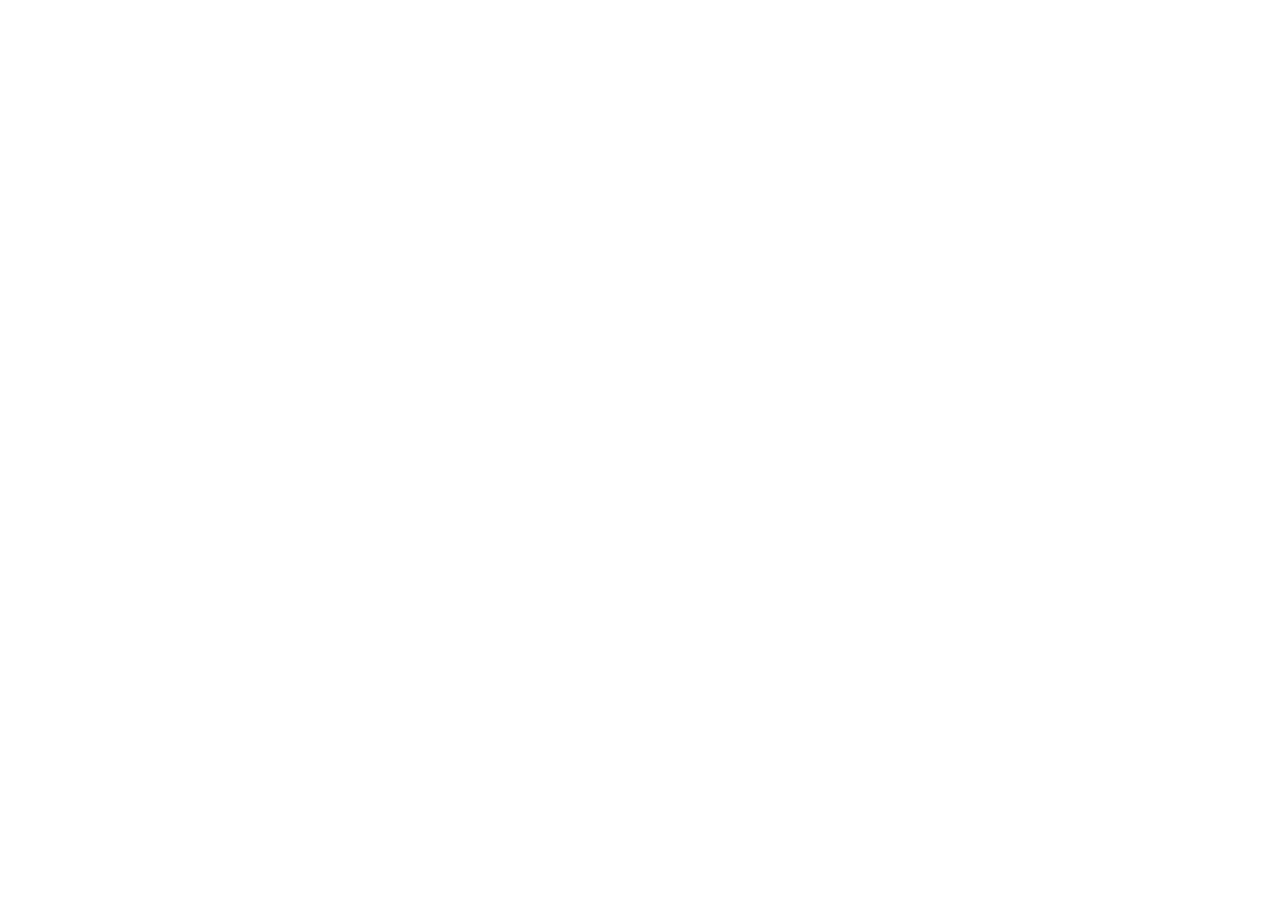
==== commit c52aa39b: "feat: add association address information Update JSON-LD metadata and contact section to display the" ====
--- a/index.html
+++ b/index.html
@@ -26,6 +26,13 @@
       "url": "https://공예치료.art",
       "logo": "https://공예치료.art/logo.png",
       "description": "공예치료 전문가 양성 및 전통공예 심리치유 프로그램 운영",
+      "address": {
+        "@type": "PostalAddress",
+        "streetAddress": "돌마로80 2층 145호,146호",
+        "addressLocality": "성남시 분당구",
+        "addressRegion": "경기도",
+        "addressCountry": "KR"
+      },
       "contactPoint": {
         "@type": "ContactPoint",
         "telephone": "010-2440-7666",
@@ -39,10 +46,9 @@
       ]
     }
     </script>
-  <script type="module" crossorigin src="/assets/index-CJGaeYoO.js"></script>
-  <link rel="stylesheet" crossorigin href="/assets/index-I8gU3j04.css">
 </head>
 <body>
     <div id="root"></div>
+    <script type="module" src="/src/main.tsx"></script>
 </body>
 </html>
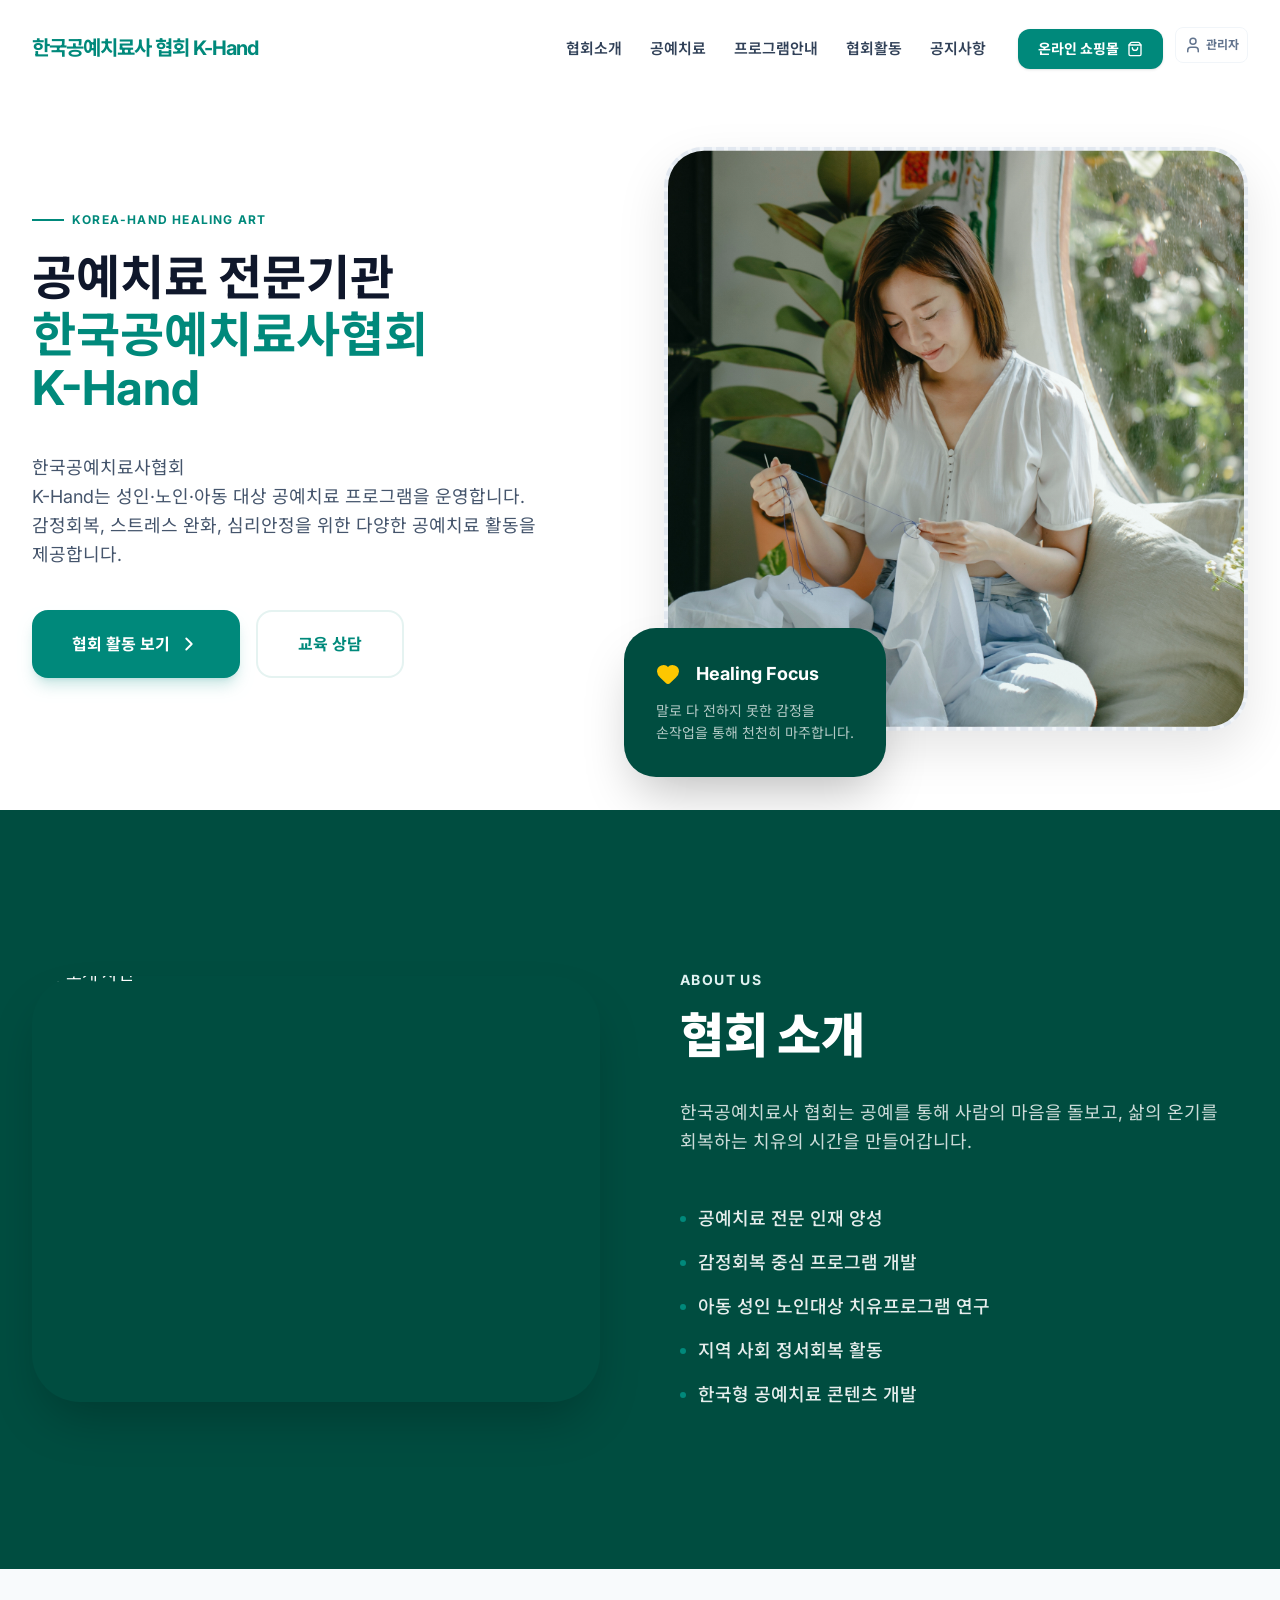
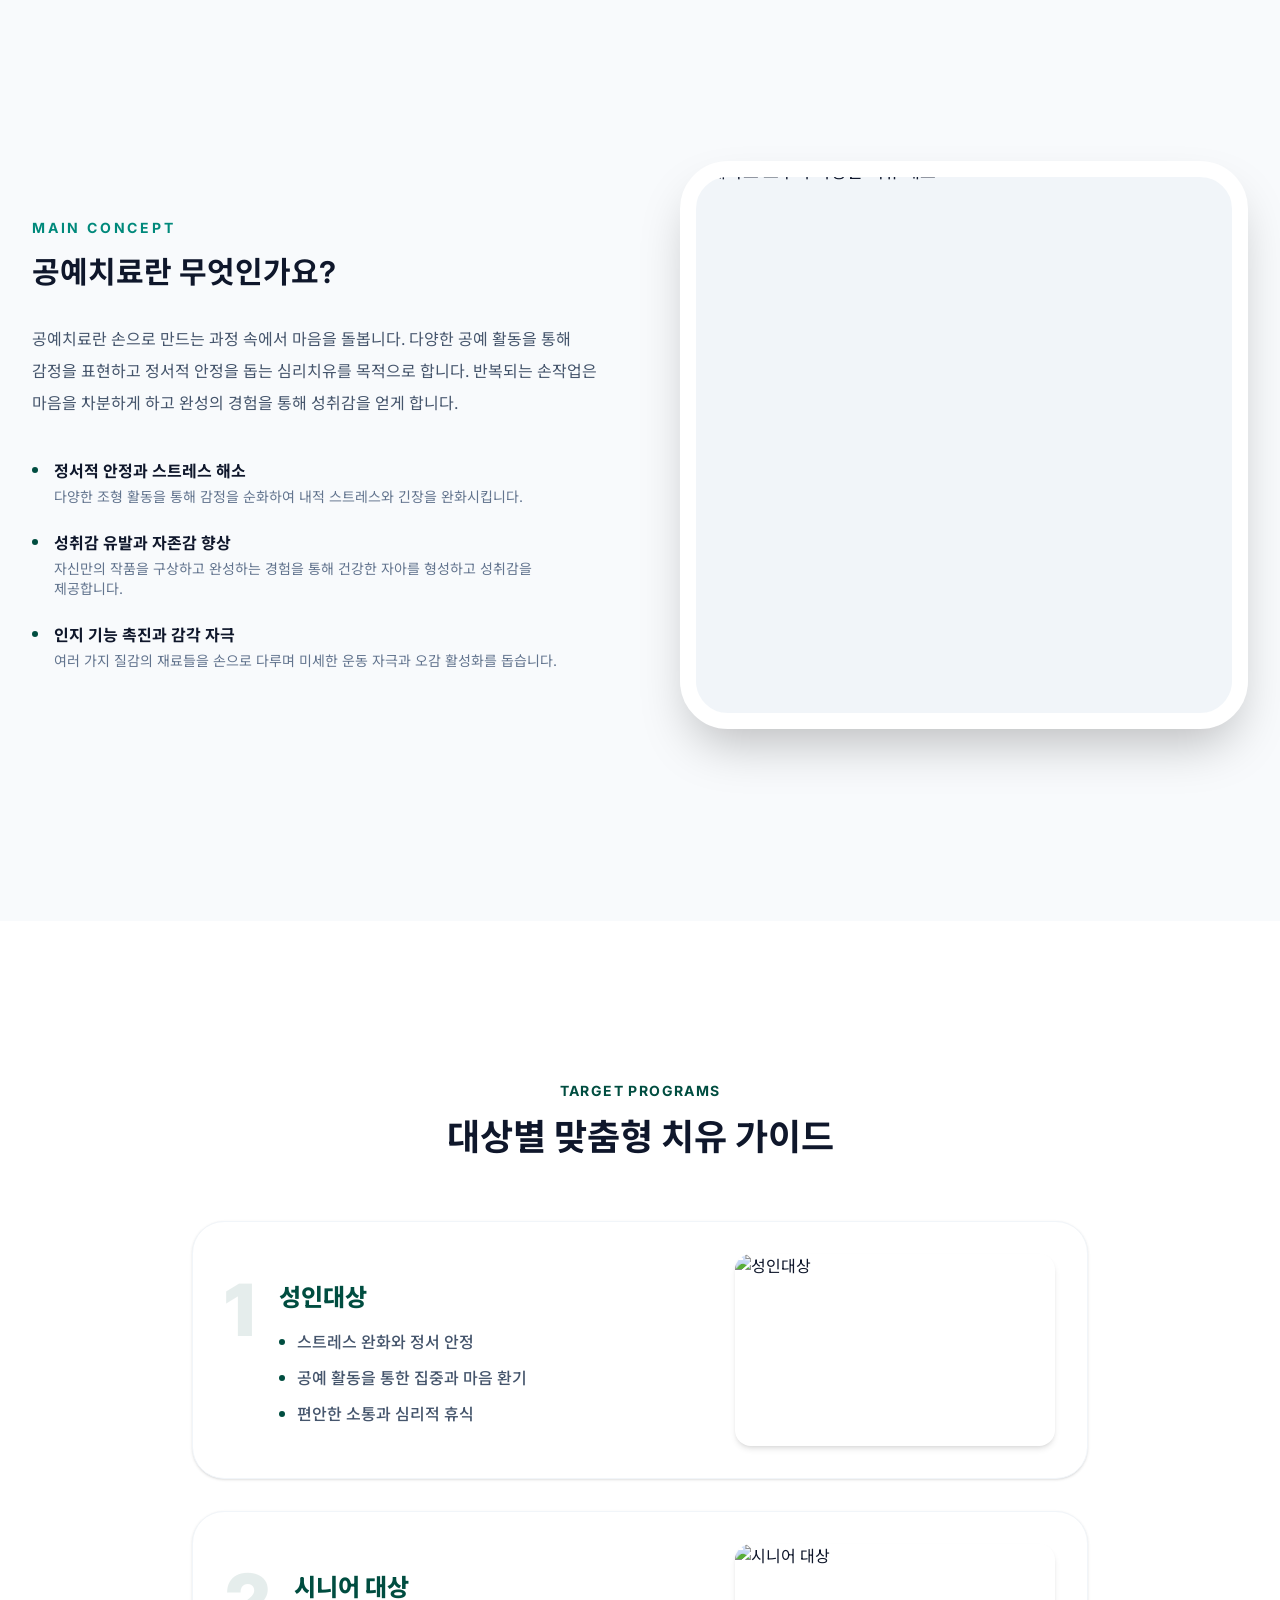
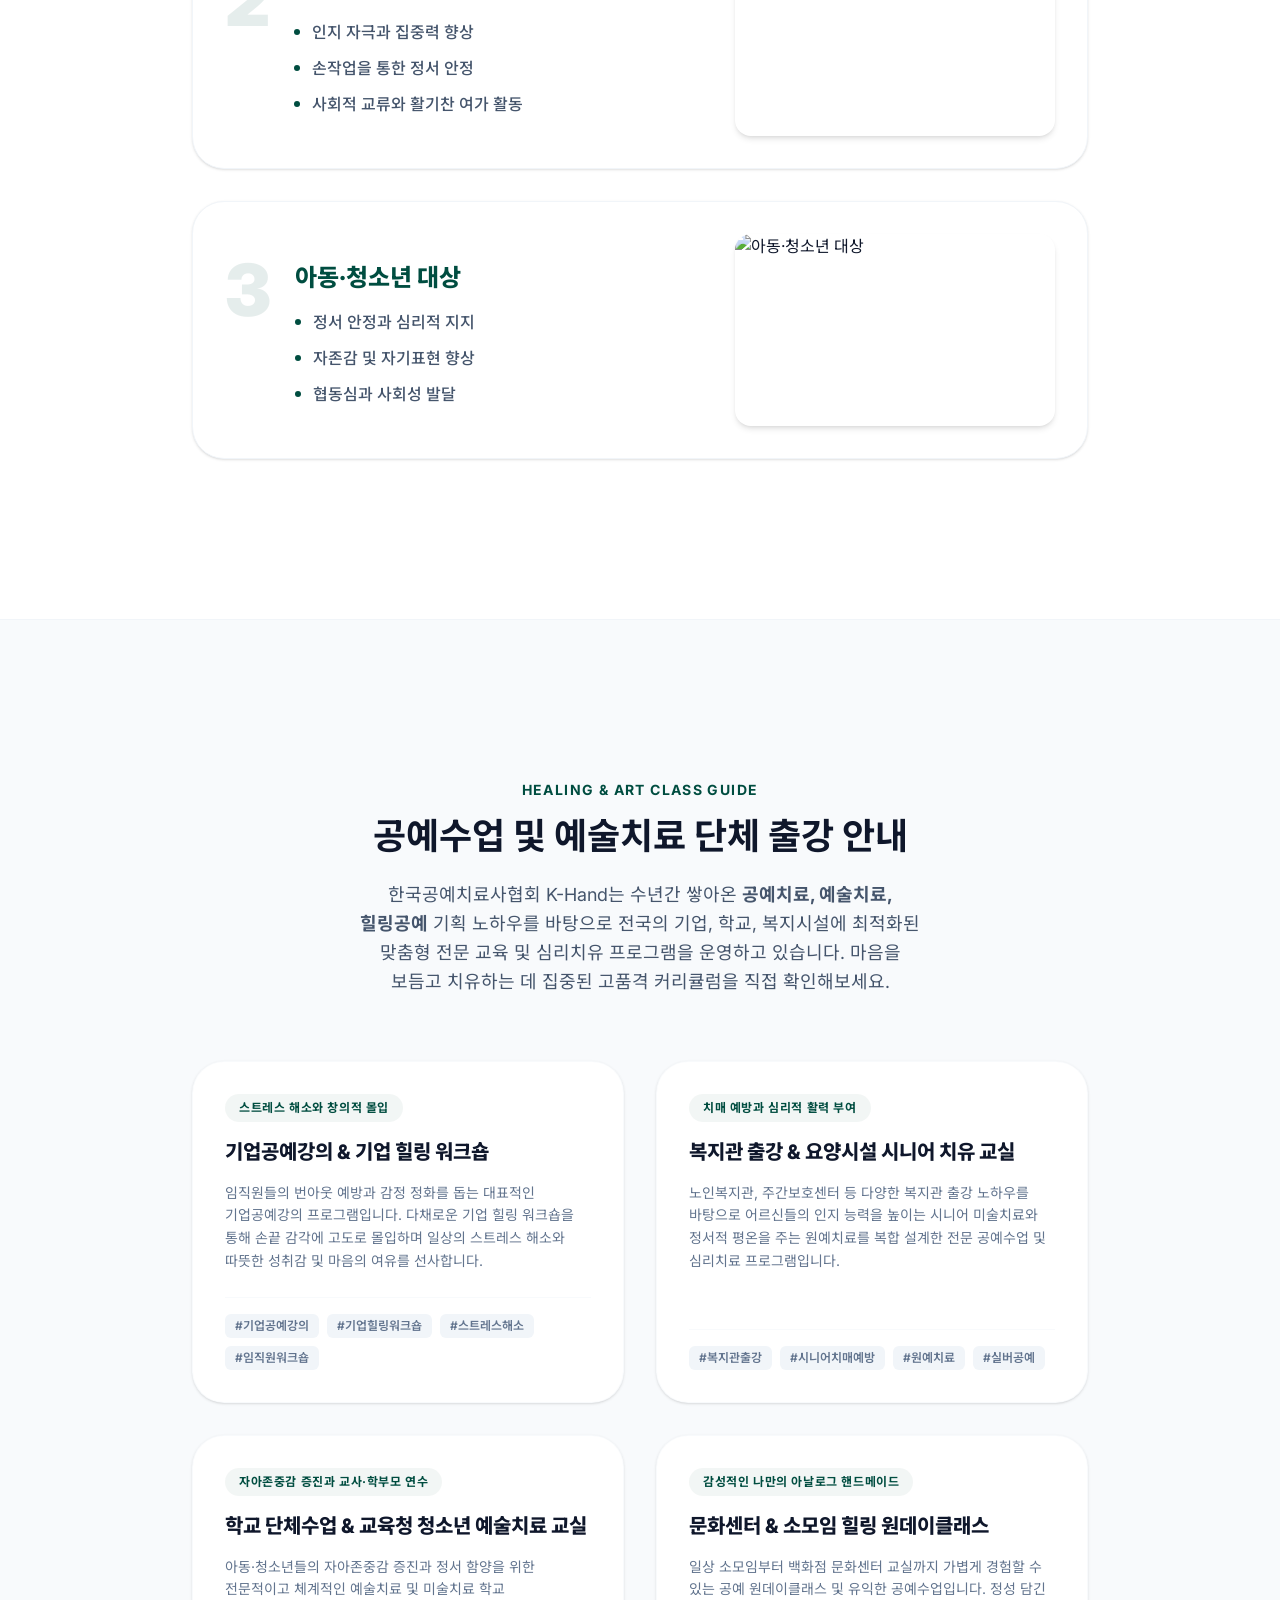
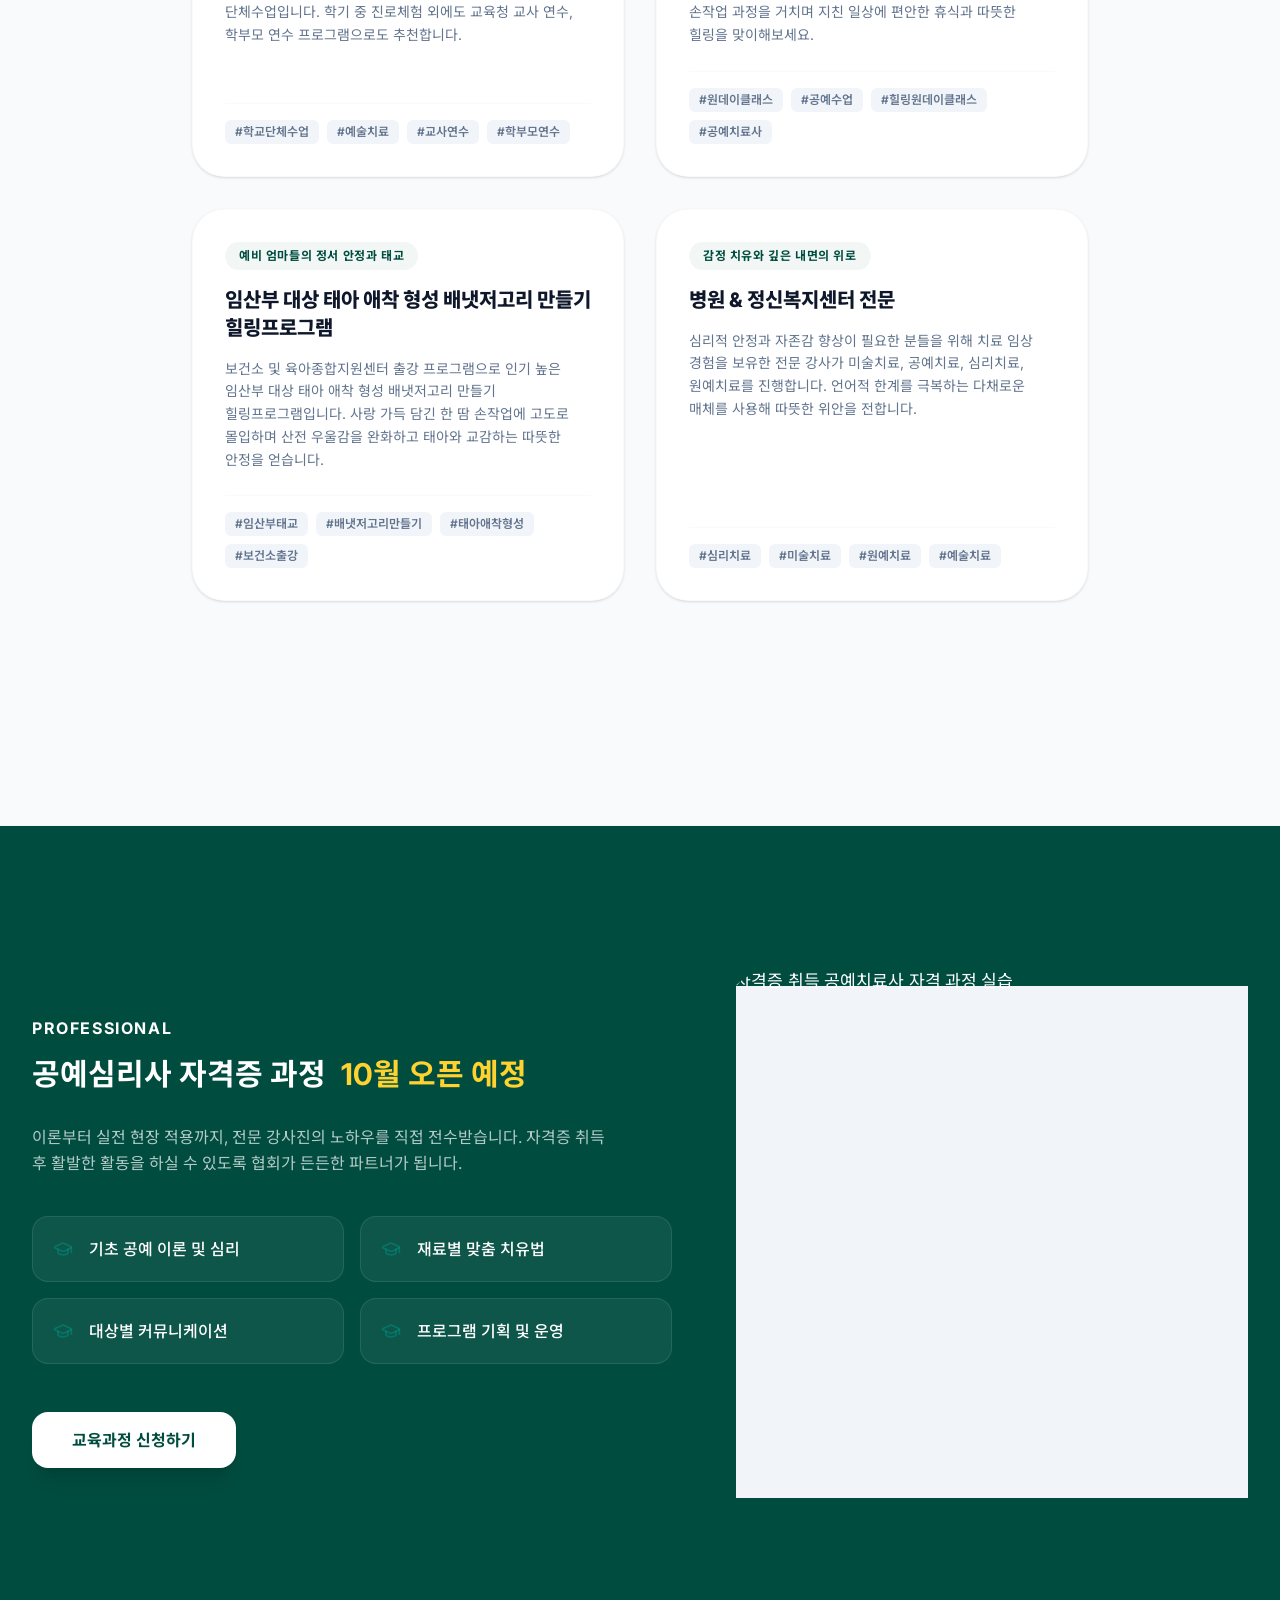
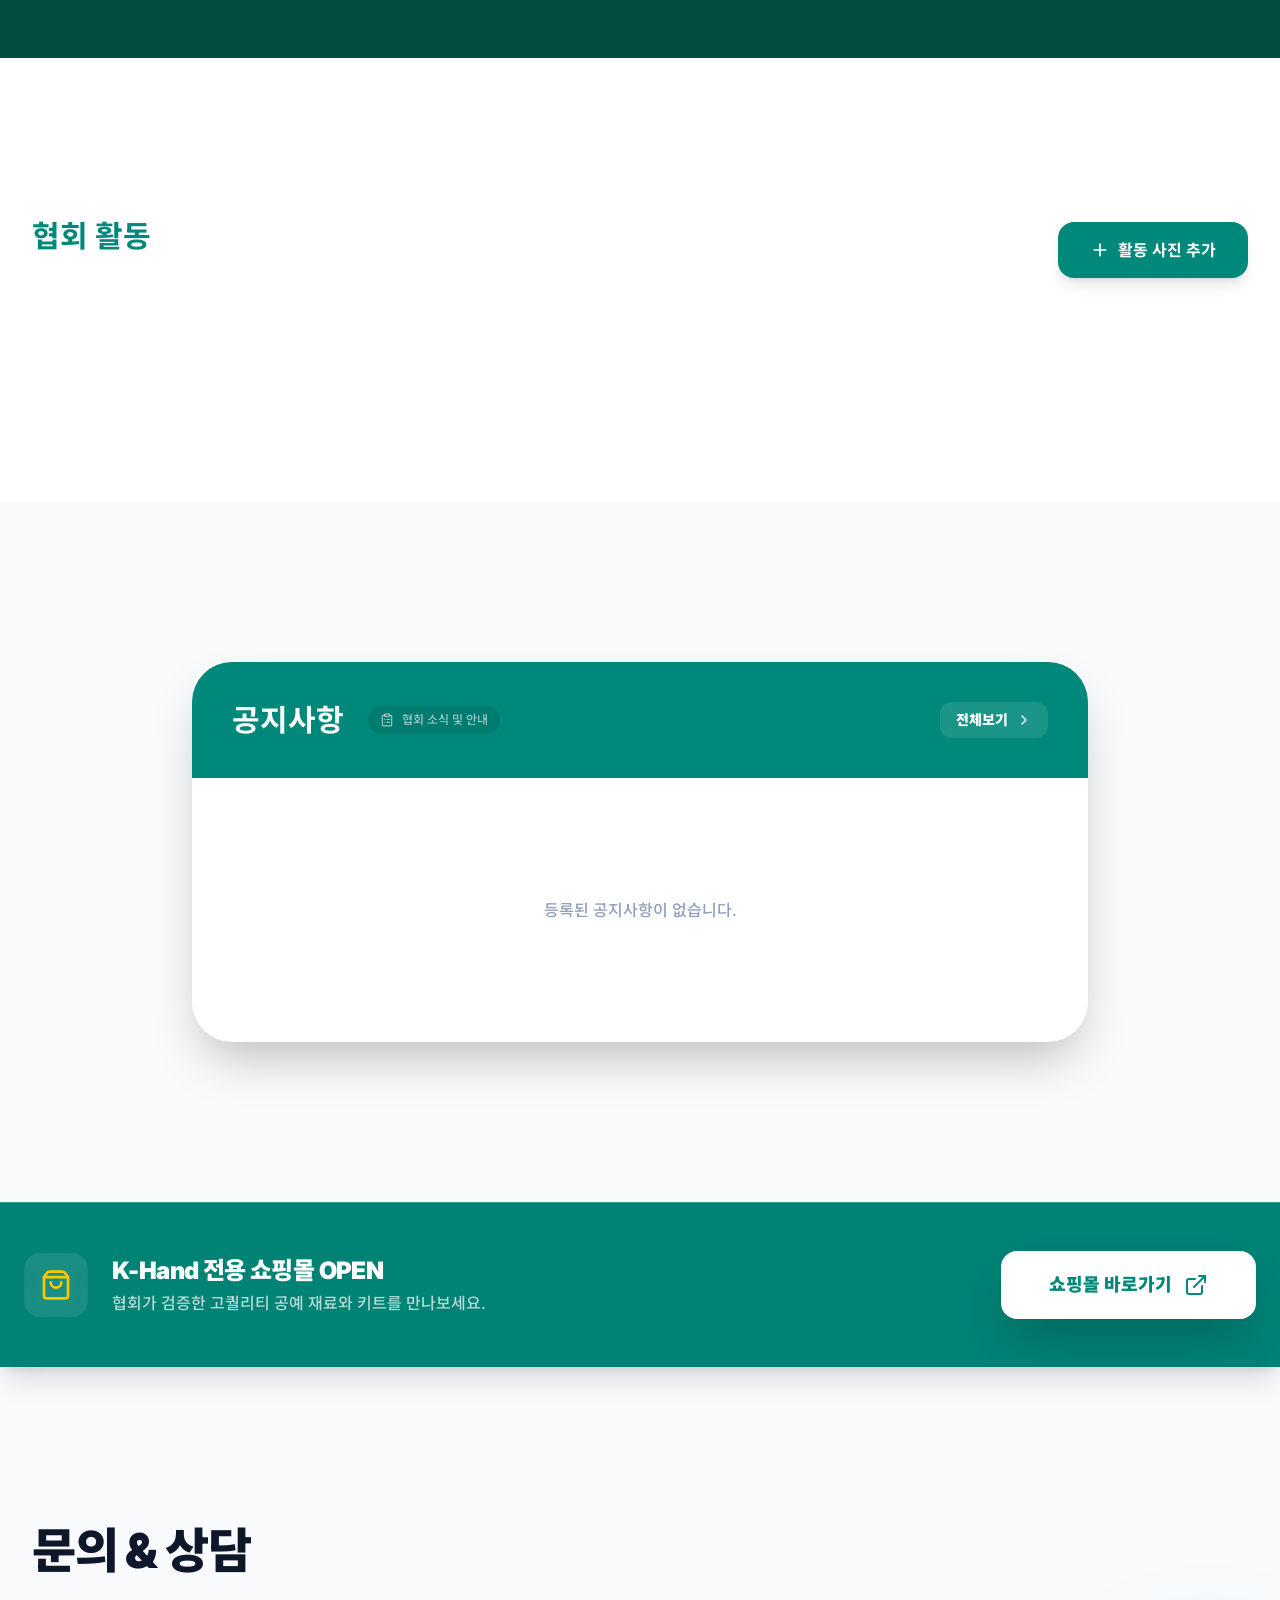
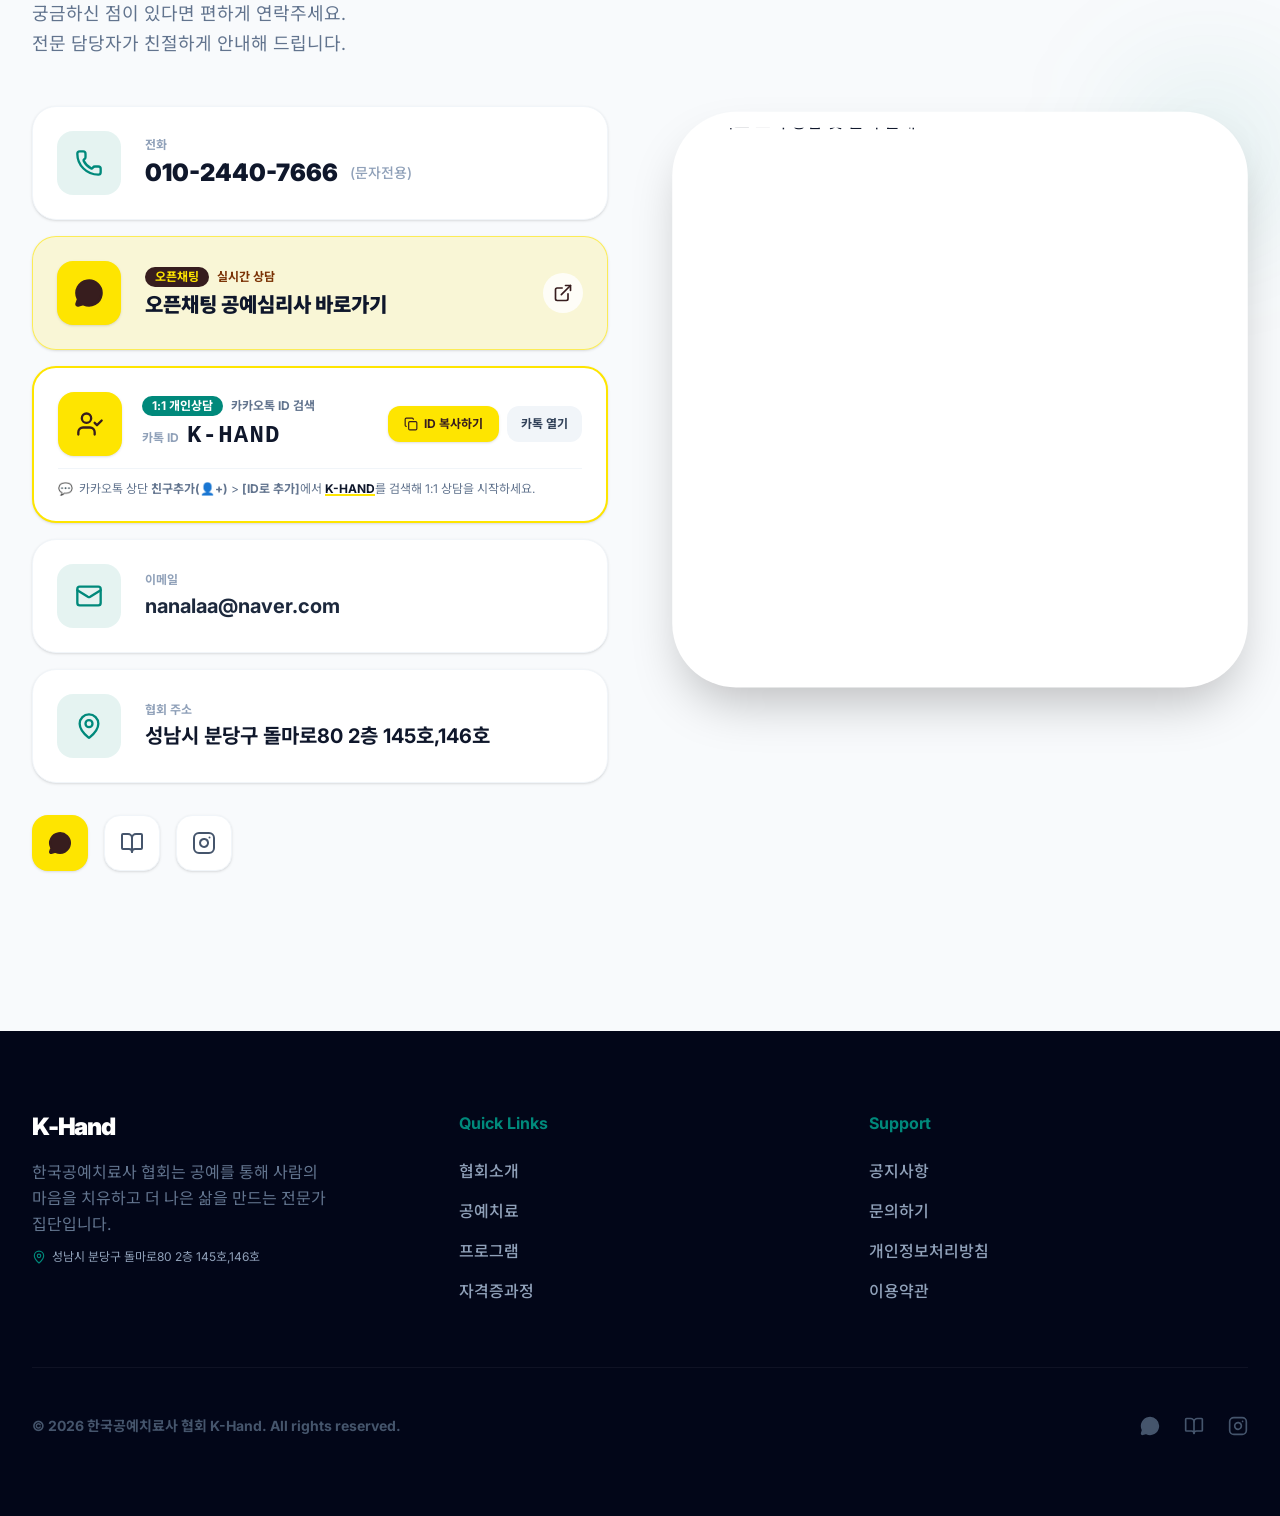
==== commit f821884d: "Deploying to gh-pages from @ rahjinsun76/k-hand@c52aa39bb8d1612d327dfa6e38410779fa955482 🚀" ====
--- a/index.html
+++ b/index.html
@@ -46,9 +46,10 @@
       ]
     }
     </script>
+  <script type="module" crossorigin src="/assets/index-CWHk3l7J.js"></script>
+  <link rel="stylesheet" crossorigin href="/assets/index-DbaJSBm_.css">
 </head>
 <body>
     <div id="root"></div>
-    <script type="module" src="/src/main.tsx"></script>
 </body>
 </html>
--- a/assets/index-DbaJSBm_.css
+++ b/assets/index-DbaJSBm_.css
@@ -0,0 +1 @@
+@import"https://fonts.googleapis.com/css2?family=Inter:wght@400;500;600;700&family=Noto+Sans+KR:wght@300;400;500;700&display=swap";/*! tailwindcss v4.3.0 | MIT License | https://tailwindcss.com */@layer properties{@supports (((-webkit-hyphens:none)) and (not (margin-trim:inline))) or ((-moz-orient:inline) and (not (color:rgb(from red r g b)))){*,:before,:after,::backdrop{--tw-translate-x:0;--tw-translate-y:0;--tw-translate-z:0;--tw-space-y-reverse:0;--tw-space-x-reverse:0;--tw-divide-y-reverse:0;--tw-border-style:solid;--tw-gradient-position:initial;--tw-gradient-from:#0000;--tw-gradient-via:#0000;--tw-gradient-to:#0000;--tw-gradient-stops:initial;--tw-gradient-via-stops:initial;--tw-gradient-from-position:0%;--tw-gradient-via-position:50%;--tw-gradient-to-position:100%;--tw-leading:initial;--tw-font-weight:initial;--tw-tracking:initial;--tw-shadow:0 0 #0000;--tw-shadow-color:initial;--tw-shadow-alpha:100%;--tw-inset-shadow:0 0 #0000;--tw-inset-shadow-color:initial;--tw-inset-shadow-alpha:100%;--tw-ring-color:initial;--tw-ring-shadow:0 0 #0000;--tw-inset-ring-color:initial;--tw-inset-ring-shadow:0 0 #0000;--tw-ring-inset:initial;--tw-ring-offset-width:0px;--tw-ring-offset-color:#fff;--tw-ring-offset-shadow:0 0 #0000;--tw-blur:initial;--tw-brightness:initial;--tw-contrast:initial;--tw-grayscale:initial;--tw-hue-rotate:initial;--tw-invert:initial;--tw-opacity:initial;--tw-saturate:initial;--tw-sepia:initial;--tw-drop-shadow:initial;--tw-drop-shadow-color:initial;--tw-drop-shadow-alpha:100%;--tw-drop-shadow-size:initial;--tw-backdrop-blur:initial;--tw-backdrop-brightness:initial;--tw-backdrop-contrast:initial;--tw-backdrop-grayscale:initial;--tw-backdrop-hue-rotate:initial;--tw-backdrop-invert:initial;--tw-backdrop-opacity:initial;--tw-backdrop-saturate:initial;--tw-backdrop-sepia:initial;--tw-duration:initial;--tw-scale-x:1;--tw-scale-y:1;--tw-scale-z:1}}}@layer theme{:root,:host{--font-sans:"Inter", "Noto Sans KR", ui-sans-serif, system-ui, sans-serif;--font-mono:ui-monospace, SFMono-Regular, Menlo, Monaco, Consolas, "Liberation Mono", "Courier New", monospace;--color-red-50:oklch(97.1% .013 17.38);--color-red-100:oklch(93.6% .032 17.717);--color-red-200:oklch(88.5% .062 18.334);--color-red-500:oklch(63.7% .237 25.331);--color-red-600:oklch(57.7% .245 27.325);--color-red-700:oklch(50.5% .213 27.518);--color-amber-300:oklch(87.9% .169 91.605);--color-amber-900:oklch(41.4% .112 45.904);--color-yellow-400:oklch(85.2% .199 91.936);--color-emerald-600:oklch(59.6% .145 163.225);--color-blue-50:oklch(97% .014 254.604);--color-blue-500:oklch(62.3% .214 259.815);--color-slate-50:oklch(98.4% .003 247.858);--color-slate-100:oklch(96.8% .007 247.896);--color-slate-200:oklch(92.9% .013 255.508);--color-slate-300:oklch(86.9% .022 252.894);--color-slate-400:oklch(70.4% .04 256.788);--color-slate-500:oklch(55.4% .046 257.417);--color-slate-600:oklch(44.6% .043 257.281);--color-slate-700:oklch(37.2% .044 257.287);--color-slate-800:oklch(27.9% .041 260.031);--color-slate-900:oklch(20.8% .042 265.755);--color-slate-950:oklch(12.9% .042 264.695);--color-black:#000;--color-white:#fff;--spacing:.25rem;--container-xs:20rem;--container-sm:24rem;--container-md:28rem;--container-lg:32rem;--container-xl:36rem;--container-2xl:42rem;--container-4xl:56rem;--container-7xl:80rem;--text-xs:.75rem;--text-xs--line-height:calc(1 / .75);--text-sm:.875rem;--text-sm--line-height:calc(1.25 / .875);--text-base:1rem;--text-base--line-height: 1.5 ;--text-lg:1.125rem;--text-lg--line-height:calc(1.75 / 1.125);--text-xl:1.25rem;--text-xl--line-height:calc(1.75 / 1.25);--text-2xl:1.5rem;--text-2xl--line-height:calc(2 / 1.5);--text-3xl:1.875rem;--text-3xl--line-height: 1.2 ;--text-4xl:2.25rem;--text-4xl--line-height:calc(2.5 / 2.25);--text-5xl:3rem;--text-5xl--line-height:1;--text-7xl:4.5rem;--text-7xl--line-height:1;--font-weight-normal:400;--font-weight-medium:500;--font-weight-semibold:600;--font-weight-bold:700;--font-weight-extrabold:800;--font-weight-black:900;--tracking-tighter:-.05em;--tracking-tight:-.025em;--tracking-wider:.05em;--tracking-widest:.1em;--leading-tight:1.25;--leading-relaxed:1.625;--leading-loose:2;--radius-md:.375rem;--radius-lg:.5rem;--radius-xl:.75rem;--radius-2xl:1rem;--radius-3xl:1.5rem;--blur-sm:8px;--blur-md:12px;--blur-3xl:64px;--aspect-video:16 / 9;--default-transition-duration:.15s;--default-transition-timing-function:cubic-bezier(.4, 0, .2, 1);--default-font-family:var(--font-sans);--default-mono-font-family:var(--font-mono);--color-primary:#00897b;--color-primary-dark:#00695c;--color-secondary:#e0f2f1}}@layer base{*,:after,:before,::backdrop{box-sizing:border-box;border:0 solid;margin:0;padding:0}::file-selector-button{box-sizing:border-box;border:0 solid;margin:0;padding:0}html,:host{-webkit-text-size-adjust:100%;-moz-tab-size:4;tab-size:4;line-height:1.5;font-family:var(--default-font-family,ui-sans-serif, system-ui, sans-serif, "Apple Color Emoji", "Segoe UI Emoji", "Segoe UI Symbol", "Noto Color Emoji");font-feature-settings:var(--default-font-feature-settings,normal);font-variation-settings:var(--default-font-variation-settings,normal);-webkit-tap-highlight-color:transparent}hr{height:0;color:inherit;border-top-width:1px}abbr:where([title]){-webkit-text-decoration:underline dotted;text-decoration:underline dotted}h1,h2,h3,h4,h5,h6{font-size:inherit;font-weight:inherit}a{color:inherit;-webkit-text-decoration:inherit;text-decoration:inherit}b,strong{font-weight:bolder}code,kbd,samp,pre{font-family:var(--default-mono-font-family,ui-monospace, SFMono-Regular, Menlo, Monaco, Consolas, "Liberation Mono", "Courier New", monospace);font-feature-settings:var(--default-mono-font-feature-settings,normal);font-variation-settings:var(--default-mono-font-variation-settings,normal);font-size:1em}small{font-size:80%}sub,sup{vertical-align:baseline;font-size:75%;line-height:0;position:relative}sub{bottom:-.25em}sup{top:-.5em}table{text-indent:0;border-color:inherit;border-collapse:collapse}:-moz-focusring{outline:auto}progress{vertical-align:baseline}summary{display:list-item}ol,ul,menu{list-style:none}img,svg,video,canvas,audio,iframe,embed,object{vertical-align:middle;display:block}img,video{max-width:100%;height:auto}button,input,select,optgroup,textarea{font:inherit;font-feature-settings:inherit;font-variation-settings:inherit;letter-spacing:inherit;color:inherit;opacity:1;background-color:#0000;border-radius:0}::file-selector-button{font:inherit;font-feature-settings:inherit;font-variation-settings:inherit;letter-spacing:inherit;color:inherit;opacity:1;background-color:#0000;border-radius:0}:where(select:is([multiple],[size])) optgroup{font-weight:bolder}:where(select:is([multiple],[size])) optgroup option{padding-inline-start:20px}::file-selector-button{margin-inline-end:4px}::placeholder{opacity:1}@supports (not ((-webkit-appearance:-apple-pay-button))) or (contain-intrinsic-size:1px){::placeholder{color:currentColor}@supports (color:color-mix(in lab,red,red)){::placeholder{color:color-mix(in oklab,currentcolor 50%,transparent)}}}textarea{resize:vertical}::-webkit-search-decoration{-webkit-appearance:none}::-webkit-date-and-time-value{min-height:1lh;text-align:inherit}::-webkit-datetime-edit{display:inline-flex}::-webkit-datetime-edit-fields-wrapper{padding:0}::-webkit-datetime-edit{padding-block:0}::-webkit-datetime-edit-year-field{padding-block:0}::-webkit-datetime-edit-month-field{padding-block:0}::-webkit-datetime-edit-day-field{padding-block:0}::-webkit-datetime-edit-hour-field{padding-block:0}::-webkit-datetime-edit-minute-field{padding-block:0}::-webkit-datetime-edit-second-field{padding-block:0}::-webkit-datetime-edit-millisecond-field{padding-block:0}::-webkit-datetime-edit-meridiem-field{padding-block:0}::-webkit-calendar-picker-indicator{line-height:1}:-moz-ui-invalid{box-shadow:none}button,input:where([type=button],[type=reset],[type=submit]){-webkit-appearance:button;-moz-appearance:button;appearance:button}::file-selector-button{-webkit-appearance:button;-moz-appearance:button;appearance:button}::-webkit-inner-spin-button{height:auto}::-webkit-outer-spin-button{height:auto}[hidden]:where(:not([hidden=until-found])){display:none!important}body{background-color:var(--color-white);font-family:var(--font-sans);color:var(--color-slate-900)}}@layer components;@layer utilities{.pointer-events-none{pointer-events:none}.absolute{position:absolute}.fixed{position:fixed}.relative{position:relative}.inset-0{inset:calc(var(--spacing) * 0)}.-top-1{top:calc(var(--spacing) * -1)}.-top-3{top:calc(var(--spacing) * -3)}.-top-10{top:calc(var(--spacing) * -10)}.top-0{top:calc(var(--spacing) * 0)}.top-2{top:calc(var(--spacing) * 2)}.top-2\.5{top:calc(var(--spacing) * 2.5)}.top-20{top:calc(var(--spacing) * 20)}.-right-6{right:calc(var(--spacing) * -6)}.-right-8{right:calc(var(--spacing) * -8)}.-right-10{right:calc(var(--spacing) * -10)}.right-0{right:calc(var(--spacing) * 0)}.right-2{right:calc(var(--spacing) * 2)}.right-2\.5{right:calc(var(--spacing) * 2.5)}.right-6{right:calc(var(--spacing) * 6)}.right-\[-10\%\]{right:-10%}.-bottom-6{bottom:calc(var(--spacing) * -6)}.-bottom-10{bottom:calc(var(--spacing) * -10)}.bottom-4{bottom:calc(var(--spacing) * 4)}.bottom-6{bottom:calc(var(--spacing) * 6)}.-left-6{left:calc(var(--spacing) * -6)}.-left-10{left:calc(var(--spacing) * -10)}.left-0{left:calc(var(--spacing) * 0)}.left-1\/2{left:50%}.-z-10{z-index:-10}.z-10{z-index:10}.z-30{z-index:30}.z-50{z-index:50}.z-\[200\]{z-index:200}.z-\[300\]{z-index:300}.mx-auto{margin-inline:auto}.mt-1{margin-top:calc(var(--spacing) * 1)}.mt-2{margin-top:calc(var(--spacing) * 2)}.mt-3{margin-top:calc(var(--spacing) * 3)}.mt-4{margin-top:calc(var(--spacing) * 4)}.mt-6{margin-top:calc(var(--spacing) * 6)}.mt-12{margin-top:calc(var(--spacing) * 12)}.mb-1{margin-bottom:calc(var(--spacing) * 1)}.mb-2{margin-bottom:calc(var(--spacing) * 2)}.mb-3{margin-bottom:calc(var(--spacing) * 3)}.mb-4{margin-bottom:calc(var(--spacing) * 4)}.mb-5{margin-bottom:calc(var(--spacing) * 5)}.mb-6{margin-bottom:calc(var(--spacing) * 6)}.mb-8{margin-bottom:calc(var(--spacing) * 8)}.mb-10{margin-bottom:calc(var(--spacing) * 10)}.mb-12{margin-bottom:calc(var(--spacing) * 12)}.mb-16{margin-bottom:calc(var(--spacing) * 16)}.ml-1{margin-left:calc(var(--spacing) * 1)}.ml-2{margin-left:calc(var(--spacing) * 2)}.ml-4{margin-left:calc(var(--spacing) * 4)}.block{display:block}.contents{display:contents}.flex{display:flex}.grid{display:grid}.hidden{display:none}.inline-block{display:inline-block}.table{display:table}.aspect-\[4\/3\]{aspect-ratio:4/3}.aspect-\[4\/5\]{aspect-ratio:4/5}.aspect-square{aspect-ratio:1}.aspect-video{aspect-ratio:var(--aspect-video)}.h-0\.5{height:calc(var(--spacing) * .5)}.h-1\.5{height:calc(var(--spacing) * 1.5)}.h-10{height:calc(var(--spacing) * 10)}.h-14{height:calc(var(--spacing) * 14)}.h-16{height:calc(var(--spacing) * 16)}.h-32{height:calc(var(--spacing) * 32)}.h-40{height:calc(var(--spacing) * 40)}.h-48{height:calc(var(--spacing) * 48)}.h-\[80\%\]{height:80%}.h-full{height:100%}.max-h-\[90vh\]{max-height:90vh}.min-h-\[90vh\]{min-height:90vh}.min-h-\[140px\]{min-height:140px}.min-h-\[200px\]{min-height:200px}.min-h-screen{min-height:100vh}.w-1\.5{width:calc(var(--spacing) * 1.5)}.w-8{width:calc(var(--spacing) * 8)}.w-10{width:calc(var(--spacing) * 10)}.w-14{width:calc(var(--spacing) * 14)}.w-16{width:calc(var(--spacing) * 16)}.w-32{width:calc(var(--spacing) * 32)}.w-40{width:calc(var(--spacing) * 40)}.w-\[60\%\]{width:60%}.w-full{width:100%}.max-w-2xl{max-width:var(--container-2xl)}.max-w-4xl{max-width:var(--container-4xl)}.max-w-7xl{max-width:var(--container-7xl)}.max-w-lg{max-width:var(--container-lg)}.max-w-md{max-width:var(--container-md)}.max-w-sm{max-width:var(--container-sm)}.max-w-xl{max-width:var(--container-xl)}.max-w-xs{max-width:var(--container-xs)}.flex-1{flex:1}.flex-shrink-0,.shrink-0{flex-shrink:0}.flex-grow{flex-grow:1}.-translate-x-1\/2{--tw-translate-x: -50% ;translate:var(--tw-translate-x) var(--tw-translate-y)}.rotate-90{rotate:90deg}.cursor-pointer{cursor:pointer}.resize-none{resize:none}.appearance-none{-webkit-appearance:none;-moz-appearance:none;appearance:none}.grid-cols-2{grid-template-columns:repeat(2,minmax(0,1fr))}.flex-col{flex-direction:column}.flex-wrap{flex-wrap:wrap}.items-baseline{align-items:baseline}.items-center{align-items:center}.items-start{align-items:flex-start}.justify-between{justify-content:space-between}.justify-center{justify-content:center}.gap-1{gap:calc(var(--spacing) * 1)}.gap-1\.5{gap:calc(var(--spacing) * 1.5)}.gap-2{gap:calc(var(--spacing) * 2)}.gap-3{gap:calc(var(--spacing) * 3)}.gap-4{gap:calc(var(--spacing) * 4)}.gap-5{gap:calc(var(--spacing) * 5)}.gap-6{gap:calc(var(--spacing) * 6)}.gap-8{gap:calc(var(--spacing) * 8)}.gap-12{gap:calc(var(--spacing) * 12)}.gap-16{gap:calc(var(--spacing) * 16)}.gap-20{gap:calc(var(--spacing) * 20)}:where(.space-y-1>:not(:last-child)){--tw-space-y-reverse:0;margin-block-start:calc(calc(var(--spacing) * 1) * var(--tw-space-y-reverse));margin-block-end:calc(calc(var(--spacing) * 1) * calc(1 - var(--tw-space-y-reverse)))}:where(.space-y-2>:not(:last-child)){--tw-space-y-reverse:0;margin-block-start:calc(calc(var(--spacing) * 2) * var(--tw-space-y-reverse));margin-block-end:calc(calc(var(--spacing) * 2) * calc(1 - var(--tw-space-y-reverse)))}:where(.space-y-3>:not(:last-child)){--tw-space-y-reverse:0;margin-block-start:calc(calc(var(--spacing) * 3) * var(--tw-space-y-reverse));margin-block-end:calc(calc(var(--spacing) * 3) * calc(1 - var(--tw-space-y-reverse)))}:where(.space-y-4>:not(:last-child)){--tw-space-y-reverse:0;margin-block-start:calc(calc(var(--spacing) * 4) * var(--tw-space-y-reverse));margin-block-end:calc(calc(var(--spacing) * 4) * calc(1 - var(--tw-space-y-reverse)))}:where(.space-y-6>:not(:last-child)){--tw-space-y-reverse:0;margin-block-start:calc(calc(var(--spacing) * 6) * var(--tw-space-y-reverse));margin-block-end:calc(calc(var(--spacing) * 6) * calc(1 - var(--tw-space-y-reverse)))}:where(.space-y-8>:not(:last-child)){--tw-space-y-reverse:0;margin-block-start:calc(calc(var(--spacing) * 8) * var(--tw-space-y-reverse));margin-block-end:calc(calc(var(--spacing) * 8) * calc(1 - var(--tw-space-y-reverse)))}:where(.space-x-1>:not(:last-child)){--tw-space-x-reverse:0;margin-inline-start:calc(calc(var(--spacing) * 1) * var(--tw-space-x-reverse));margin-inline-end:calc(calc(var(--spacing) * 1) * calc(1 - var(--tw-space-x-reverse)))}:where(.divide-y>:not(:last-child)){--tw-divide-y-reverse:0;border-bottom-style:var(--tw-border-style);border-top-style:var(--tw-border-style);border-top-width:calc(1px * var(--tw-divide-y-reverse));border-bottom-width:calc(1px * calc(1 - var(--tw-divide-y-reverse)))}:where(.divide-slate-100>:not(:last-child)){border-color:var(--color-slate-100)}.overflow-hidden{overflow:hidden}.overflow-y-auto{overflow-y:auto}.rounded{border-radius:.25rem}.rounded-2xl{border-radius:var(--radius-2xl)}.rounded-3xl{border-radius:var(--radius-3xl)}.rounded-\[24px\]{border-radius:24px}.rounded-\[32px\]{border-radius:32px}.rounded-\[40px\]{border-radius:40px}.rounded-\[48px\]{border-radius:48px}.rounded-\[56px\]{border-radius:56px}.rounded-\[64px\]{border-radius:64px}.rounded-full{border-radius:3.40282e38px}.rounded-lg{border-radius:var(--radius-lg)}.rounded-md{border-radius:var(--radius-md)}.rounded-xl{border-radius:var(--radius-xl)}.border{border-style:var(--tw-border-style);border-width:1px}.border-2{border-style:var(--tw-border-style);border-width:2px}.border-4{border-style:var(--tw-border-style);border-width:4px}.border-\[16px\]{border-style:var(--tw-border-style);border-width:16px}.border-t{border-top-style:var(--tw-border-style);border-top-width:1px}.border-b{border-bottom-style:var(--tw-border-style);border-bottom-width:1px}.border-dashed{--tw-border-style:dashed;border-style:dashed}.border-none{--tw-border-style:none;border-style:none}.border-\[\#FEE500\]{border-color:#fee500}.border-\[\#FEE500\]\/60{border-color:#fee50099}.border-primary\/10{border-color:#00897b1a}@supports (color:color-mix(in lab,red,red)){.border-primary\/10{border-color:color-mix(in oklab,var(--color-primary) 10%,transparent)}}.border-primary\/30{border-color:#00897b4d}@supports (color:color-mix(in lab,red,red)){.border-primary\/30{border-color:color-mix(in oklab,var(--color-primary) 30%,transparent)}}.border-red-200{border-color:var(--color-red-200)}.border-slate-50{border-color:var(--color-slate-50)}.border-slate-100{border-color:var(--color-slate-100)}.border-slate-100\/50{border-color:#f1f5f980}@supports (color:color-mix(in lab,red,red)){.border-slate-100\/50{border-color:color-mix(in oklab,var(--color-slate-100) 50%,transparent)}}.border-slate-200{border-color:var(--color-slate-200)}.border-white{border-color:var(--color-white)}.border-white\/5{border-color:#ffffff0d}@supports (color:color-mix(in lab,red,red)){.border-white\/5{border-color:color-mix(in oklab,var(--color-white) 5%,transparent)}}.border-white\/10{border-color:#ffffff1a}@supports (color:color-mix(in lab,red,red)){.border-white\/10{border-color:color-mix(in oklab,var(--color-white) 10%,transparent)}}.border-white\/20{border-color:#fff3}@supports (color:color-mix(in lab,red,red)){.border-white\/20{border-color:color-mix(in oklab,var(--color-white) 20%,transparent)}}.bg-\[\#004D40\]{background-color:#004d40}.bg-\[\#004D40\]\/5{background-color:#004d400d}.bg-\[\#004D40\]\/10{background-color:#004d401a}.bg-\[\#371D1E\]{background-color:#371d1e}.bg-\[\#FEE500\]{background-color:#fee500}.bg-\[\#FEE500\]\/15{background-color:#fee50026}.bg-black\/5{background-color:#0000000d}@supports (color:color-mix(in lab,red,red)){.bg-black\/5{background-color:color-mix(in oklab,var(--color-black) 5%,transparent)}}.bg-black\/10{background-color:#0000001a}@supports (color:color-mix(in lab,red,red)){.bg-black\/10{background-color:color-mix(in oklab,var(--color-black) 10%,transparent)}}.bg-black\/40{background-color:#0006}@supports (color:color-mix(in lab,red,red)){.bg-black\/40{background-color:color-mix(in oklab,var(--color-black) 40%,transparent)}}.bg-black\/60{background-color:#0009}@supports (color:color-mix(in lab,red,red)){.bg-black\/60{background-color:color-mix(in oklab,var(--color-black) 60%,transparent)}}.bg-black\/80{background-color:#000c}@supports (color:color-mix(in lab,red,red)){.bg-black\/80{background-color:color-mix(in oklab,var(--color-black) 80%,transparent)}}.bg-emerald-600{background-color:var(--color-emerald-600)}.bg-primary{background-color:var(--color-primary)}.bg-primary\/10{background-color:#00897b1a}@supports (color:color-mix(in lab,red,red)){.bg-primary\/10{background-color:color-mix(in oklab,var(--color-primary) 10%,transparent)}}.bg-primary\/20{background-color:#00897b33}@supports (color:color-mix(in lab,red,red)){.bg-primary\/20{background-color:color-mix(in oklab,var(--color-primary) 20%,transparent)}}.bg-red-50{background-color:var(--color-red-50)}.bg-red-100{background-color:var(--color-red-100)}.bg-red-600{background-color:var(--color-red-600)}.bg-secondary\/20{background-color:#e0f2f133}@supports (color:color-mix(in lab,red,red)){.bg-secondary\/20{background-color:color-mix(in oklab,var(--color-secondary) 20%,transparent)}}.bg-slate-50{background-color:var(--color-slate-50)}.bg-slate-100{background-color:var(--color-slate-100)}.bg-slate-200{background-color:var(--color-slate-200)}.bg-slate-300{background-color:var(--color-slate-300)}.bg-slate-950{background-color:var(--color-slate-950)}.bg-transparent{background-color:#0000}.bg-white{background-color:var(--color-white)}.bg-white\/5{background-color:#ffffff0d}@supports (color:color-mix(in lab,red,red)){.bg-white\/5{background-color:color-mix(in oklab,var(--color-white) 5%,transparent)}}.bg-white\/10{background-color:#ffffff1a}@supports (color:color-mix(in lab,red,red)){.bg-white\/10{background-color:color-mix(in oklab,var(--color-white) 10%,transparent)}}.bg-white\/25{background-color:#ffffff40}@supports (color:color-mix(in lab,red,red)){.bg-white\/25{background-color:color-mix(in oklab,var(--color-white) 25%,transparent)}}.bg-white\/80{background-color:#fffc}@supports (color:color-mix(in lab,red,red)){.bg-white\/80{background-color:color-mix(in oklab,var(--color-white) 80%,transparent)}}.bg-gradient-to-tr{--tw-gradient-position:to top right in oklab;background-image:linear-gradient(var(--tw-gradient-stops))}.from-primary\/10{--tw-gradient-from:#00897b1a}@supports (color:color-mix(in lab,red,red)){.from-primary\/10{--tw-gradient-from:color-mix(in oklab, var(--color-primary) 10%, transparent)}}.from-primary\/10{--tw-gradient-stops:var(--tw-gradient-via-stops,var(--tw-gradient-position), var(--tw-gradient-from) var(--tw-gradient-from-position), var(--tw-gradient-to) var(--tw-gradient-to-position))}.to-transparent{--tw-gradient-to:transparent;--tw-gradient-stops:var(--tw-gradient-via-stops,var(--tw-gradient-position), var(--tw-gradient-from) var(--tw-gradient-from-position), var(--tw-gradient-to) var(--tw-gradient-to-position))}.fill-\[\#371D1E\]{fill:#371d1e}.fill-current{fill:currentColor}.object-cover{object-fit:cover}.p-1{padding:calc(var(--spacing) * 1)}.p-2{padding:calc(var(--spacing) * 2)}.p-2\.5{padding:calc(var(--spacing) * 2.5)}.p-4{padding:calc(var(--spacing) * 4)}.p-5{padding:calc(var(--spacing) * 5)}.p-6{padding:calc(var(--spacing) * 6)}.p-8{padding:calc(var(--spacing) * 8)}.px-2\.5{padding-inline:calc(var(--spacing) * 2.5)}.px-3{padding-inline:calc(var(--spacing) * 3)}.px-3\.5{padding-inline:calc(var(--spacing) * 3.5)}.px-4{padding-inline:calc(var(--spacing) * 4)}.px-5{padding-inline:calc(var(--spacing) * 5)}.px-6{padding-inline:calc(var(--spacing) * 6)}.px-8{padding-inline:calc(var(--spacing) * 8)}.px-10{padding-inline:calc(var(--spacing) * 10)}.px-12{padding-inline:calc(var(--spacing) * 12)}.\!py-0{padding-block:calc(var(--spacing) * 0)!important}.py-0\.5{padding-block:calc(var(--spacing) * .5)}.py-1{padding-block:calc(var(--spacing) * 1)}.py-1\.5{padding-block:calc(var(--spacing) * 1.5)}.py-2{padding-block:calc(var(--spacing) * 2)}.py-2\.5{padding-block:calc(var(--spacing) * 2.5)}.py-3{padding-block:calc(var(--spacing) * 3)}.py-3\.5{padding-block:calc(var(--spacing) * 3.5)}.py-4{padding-block:calc(var(--spacing) * 4)}.py-5{padding-block:calc(var(--spacing) * 5)}.py-6{padding-block:calc(var(--spacing) * 6)}.py-8{padding-block:calc(var(--spacing) * 8)}.py-20{padding-block:calc(var(--spacing) * 20)}.py-24{padding-block:calc(var(--spacing) * 24)}.pt-2{padding-top:calc(var(--spacing) * 2)}.pt-3{padding-top:calc(var(--spacing) * 3)}.pt-4{padding-top:calc(var(--spacing) * 4)}.pt-12{padding-top:calc(var(--spacing) * 12)}.pt-20{padding-top:calc(var(--spacing) * 20)}.pb-6{padding-bottom:calc(var(--spacing) * 6)}.text-center{text-align:center}.text-left{text-align:left}.font-mono{font-family:var(--font-mono)}.font-sans{font-family:var(--font-sans)}.text-2xl{font-size:var(--text-2xl);line-height:var(--tw-leading,var(--text-2xl--line-height))}.text-3xl{font-size:var(--text-3xl);line-height:var(--tw-leading,var(--text-3xl--line-height))}.text-7xl{font-size:var(--text-7xl);line-height:var(--tw-leading,var(--text-7xl--line-height))}.text-base{font-size:var(--text-base);line-height:var(--tw-leading,var(--text-base--line-height))}.text-lg{font-size:var(--text-lg);line-height:var(--tw-leading,var(--text-lg--line-height))}.text-sm{font-size:var(--text-sm);line-height:var(--tw-leading,var(--text-sm--line-height))}.text-xl{font-size:var(--text-xl);line-height:var(--tw-leading,var(--text-xl--line-height))}.text-xs{font-size:var(--text-xs);line-height:var(--tw-leading,var(--text-xs--line-height))}.text-\[10px\]{font-size:10px}.text-\[11px\]{font-size:11px}.text-\[15px\]{font-size:15px}.leading-\[1\.1\]{--tw-leading:1.1;line-height:1.1}.leading-loose{--tw-leading:var(--leading-loose);line-height:var(--leading-loose)}.leading-none{--tw-leading:1;line-height:1}.leading-relaxed{--tw-leading:var(--leading-relaxed);line-height:var(--leading-relaxed)}.leading-tight{--tw-leading:var(--leading-tight);line-height:var(--leading-tight)}.font-black{--tw-font-weight:var(--font-weight-black);font-weight:var(--font-weight-black)}.font-bold{--tw-font-weight:var(--font-weight-bold);font-weight:var(--font-weight-bold)}.font-extrabold{--tw-font-weight:var(--font-weight-extrabold);font-weight:var(--font-weight-extrabold)}.font-medium{--tw-font-weight:var(--font-weight-medium);font-weight:var(--font-weight-medium)}.font-normal{--tw-font-weight:var(--font-weight-normal);font-weight:var(--font-weight-normal)}.font-semibold{--tw-font-weight:var(--font-weight-semibold);font-weight:var(--font-weight-semibold)}.tracking-\[0\.2em\]{--tw-tracking:.2em;letter-spacing:.2em}.tracking-tight{--tw-tracking:var(--tracking-tight);letter-spacing:var(--tracking-tight)}.tracking-tighter{--tw-tracking:var(--tracking-tighter);letter-spacing:var(--tracking-tighter)}.tracking-wider{--tw-tracking:var(--tracking-wider);letter-spacing:var(--tracking-wider)}.tracking-widest{--tw-tracking:var(--tracking-widest);letter-spacing:var(--tracking-widest)}.text-balance{text-wrap:balance}.break-keep{word-break:keep-all}.whitespace-nowrap{white-space:nowrap}.whitespace-pre-line{white-space:pre-line}.whitespace-pre-wrap{white-space:pre-wrap}.text-\[\#004D40\]{color:#004d40}.text-\[\#004D40\]\/10{color:#004d401a}.text-\[\#371D1E\]{color:#371d1e}.text-\[\#FEE500\]{color:#fee500}.text-amber-300{color:var(--color-amber-300)}.text-amber-900{color:var(--color-amber-900)}.text-primary{color:var(--color-primary)}.text-primary\/60{color:#00897b99}@supports (color:color-mix(in lab,red,red)){.text-primary\/60{color:color-mix(in oklab,var(--color-primary) 60%,transparent)}}.text-red-500{color:var(--color-red-500)}.text-red-600{color:var(--color-red-600)}.text-secondary{color:var(--color-secondary)}.text-slate-300{color:var(--color-slate-300)}.text-slate-400{color:var(--color-slate-400)}.text-slate-500{color:var(--color-slate-500)}.text-slate-600{color:var(--color-slate-600)}.text-slate-700{color:var(--color-slate-700)}.text-slate-800{color:var(--color-slate-800)}.text-slate-900{color:var(--color-slate-900)}.text-white{color:var(--color-white)}.text-white\/60{color:#fff9}@supports (color:color-mix(in lab,red,red)){.text-white\/60{color:color-mix(in oklab,var(--color-white) 60%,transparent)}}.text-white\/70{color:#ffffffb3}@supports (color:color-mix(in lab,red,red)){.text-white\/70{color:color-mix(in oklab,var(--color-white) 70%,transparent)}}.text-white\/80{color:#fffc}@supports (color:color-mix(in lab,red,red)){.text-white\/80{color:color-mix(in oklab,var(--color-white) 80%,transparent)}}.text-white\/90{color:#ffffffe6}@supports (color:color-mix(in lab,red,red)){.text-white\/90{color:color-mix(in oklab,var(--color-white) 90%,transparent)}}.text-yellow-400{color:var(--color-yellow-400)}.uppercase{text-transform:uppercase}.italic{font-style:italic}.underline{text-decoration-line:underline}.decoration-\[\#FEE500\]{text-decoration-color:#fee500}.decoration-2{text-decoration-thickness:2px}.opacity-0{opacity:0}.shadow-2xl{--tw-shadow:0 25px 50px -12px var(--tw-shadow-color,#00000040);box-shadow:var(--tw-inset-shadow),var(--tw-inset-ring-shadow),var(--tw-ring-offset-shadow),var(--tw-ring-shadow),var(--tw-shadow)}.shadow-\[0_20px_50px_rgba\(0\,0\,0\,0\.1\)\]{--tw-shadow:0 20px 50px var(--tw-shadow-color,#0000001a);box-shadow:var(--tw-inset-shadow),var(--tw-inset-ring-shadow),var(--tw-ring-offset-shadow),var(--tw-ring-shadow),var(--tw-shadow)}.shadow-lg{--tw-shadow:0 10px 15px -3px var(--tw-shadow-color,#0000001a), 0 4px 6px -4px var(--tw-shadow-color,#0000001a);box-shadow:var(--tw-inset-shadow),var(--tw-inset-ring-shadow),var(--tw-ring-offset-shadow),var(--tw-ring-shadow),var(--tw-shadow)}.shadow-md{--tw-shadow:0 4px 6px -1px var(--tw-shadow-color,#0000001a), 0 2px 4px -2px var(--tw-shadow-color,#0000001a);box-shadow:var(--tw-inset-shadow),var(--tw-inset-ring-shadow),var(--tw-ring-offset-shadow),var(--tw-ring-shadow),var(--tw-shadow)}.shadow-sm{--tw-shadow:0 1px 3px 0 var(--tw-shadow-color,#0000001a), 0 1px 2px -1px var(--tw-shadow-color,#0000001a);box-shadow:var(--tw-inset-shadow),var(--tw-inset-ring-shadow),var(--tw-ring-offset-shadow),var(--tw-ring-shadow),var(--tw-shadow)}.shadow-xl{--tw-shadow:0 20px 25px -5px var(--tw-shadow-color,#0000001a), 0 8px 10px -6px var(--tw-shadow-color,#0000001a);box-shadow:var(--tw-inset-shadow),var(--tw-inset-ring-shadow),var(--tw-ring-offset-shadow),var(--tw-ring-shadow),var(--tw-shadow)}.shadow-primary\/20{--tw-shadow-color:#00897b33}@supports (color:color-mix(in lab,red,red)){.shadow-primary\/20{--tw-shadow-color:color-mix(in oklab, color-mix(in oklab, var(--color-primary) 20%, transparent) var(--tw-shadow-alpha), transparent)}}.shadow-red-600\/20{--tw-shadow-color:#e4001433}@supports (color:color-mix(in lab,red,red)){.shadow-red-600\/20{--tw-shadow-color:color-mix(in oklab, color-mix(in oklab, var(--color-red-600) 20%, transparent) var(--tw-shadow-alpha), transparent)}}.blur-3xl{--tw-blur:blur(var(--blur-3xl));filter:var(--tw-blur,) var(--tw-brightness,) var(--tw-contrast,) var(--tw-grayscale,) var(--tw-hue-rotate,) var(--tw-invert,) var(--tw-saturate,) var(--tw-sepia,) var(--tw-drop-shadow,)}.blur-\[120px\]{--tw-blur:blur(120px);filter:var(--tw-blur,) var(--tw-brightness,) var(--tw-contrast,) var(--tw-grayscale,) var(--tw-hue-rotate,) var(--tw-invert,) var(--tw-saturate,) var(--tw-sepia,) var(--tw-drop-shadow,)}.filter{filter:var(--tw-blur,) var(--tw-brightness,) var(--tw-contrast,) var(--tw-grayscale,) var(--tw-hue-rotate,) var(--tw-invert,) var(--tw-saturate,) var(--tw-sepia,) var(--tw-drop-shadow,)}.backdrop-blur-md{--tw-backdrop-blur:blur(var(--blur-md));-webkit-backdrop-filter:var(--tw-backdrop-blur,) var(--tw-backdrop-brightness,) var(--tw-backdrop-contrast,) var(--tw-backdrop-grayscale,) var(--tw-backdrop-hue-rotate,) var(--tw-backdrop-invert,) var(--tw-backdrop-opacity,) var(--tw-backdrop-saturate,) var(--tw-backdrop-sepia,);backdrop-filter:var(--tw-backdrop-blur,) var(--tw-backdrop-brightness,) var(--tw-backdrop-contrast,) var(--tw-backdrop-grayscale,) var(--tw-backdrop-hue-rotate,) var(--tw-backdrop-invert,) var(--tw-backdrop-opacity,) var(--tw-backdrop-saturate,) var(--tw-backdrop-sepia,)}.backdrop-blur-sm{--tw-backdrop-blur:blur(var(--blur-sm));-webkit-backdrop-filter:var(--tw-backdrop-blur,) var(--tw-backdrop-brightness,) var(--tw-backdrop-contrast,) var(--tw-backdrop-grayscale,) var(--tw-backdrop-hue-rotate,) var(--tw-backdrop-invert,) var(--tw-backdrop-opacity,) var(--tw-backdrop-saturate,) var(--tw-backdrop-sepia,);backdrop-filter:var(--tw-backdrop-blur,) var(--tw-backdrop-brightness,) var(--tw-backdrop-contrast,) var(--tw-backdrop-grayscale,) var(--tw-backdrop-hue-rotate,) var(--tw-backdrop-invert,) var(--tw-backdrop-opacity,) var(--tw-backdrop-saturate,) var(--tw-backdrop-sepia,)}.transition{transition-property:color,background-color,border-color,outline-color,text-decoration-color,fill,stroke,--tw-gradient-from,--tw-gradient-via,--tw-gradient-to,opacity,box-shadow,transform,translate,scale,rotate,filter,-webkit-backdrop-filter,backdrop-filter,display,content-visibility,overlay,pointer-events;transition-timing-function:var(--tw-ease,var(--default-transition-timing-function));transition-duration:var(--tw-duration,var(--default-transition-duration))}.transition-all{transition-property:all;transition-timing-function:var(--tw-ease,var(--default-transition-timing-function));transition-duration:var(--tw-duration,var(--default-transition-duration))}.transition-colors{transition-property:color,background-color,border-color,outline-color,text-decoration-color,fill,stroke,--tw-gradient-from,--tw-gradient-via,--tw-gradient-to;transition-timing-function:var(--tw-ease,var(--default-transition-timing-function));transition-duration:var(--tw-duration,var(--default-transition-duration))}.transition-opacity{transition-property:opacity;transition-timing-function:var(--tw-ease,var(--default-transition-timing-function));transition-duration:var(--tw-duration,var(--default-transition-duration))}.transition-transform{transition-property:transform,translate,scale,rotate;transition-timing-function:var(--tw-ease,var(--default-transition-timing-function));transition-duration:var(--tw-duration,var(--default-transition-duration))}.duration-300{--tw-duration:.3s;transition-duration:.3s}.duration-500{--tw-duration:.5s;transition-duration:.5s}@media(hover:hover){.group-hover\:scale-105:is(:where(.group):hover *){--tw-scale-x:105%;--tw-scale-y:105%;--tw-scale-z:105%;scale:var(--tw-scale-x) var(--tw-scale-y)}.group-hover\:scale-110:is(:where(.group):hover *){--tw-scale-x:110%;--tw-scale-y:110%;--tw-scale-z:110%;scale:var(--tw-scale-x) var(--tw-scale-y)}.group-hover\:text-primary:is(:where(.group):hover *){color:var(--color-primary)}.group-hover\:opacity-100:is(:where(.group):hover *),.group-hover\/badge\:opacity-100:is(:where(.group\/badge):hover *),.group-hover\/bullets\:opacity-100:is(:where(.group\/bullets):hover *),.group-hover\/title\:opacity-100:is(:where(.group\/title):hover *){opacity:1}}.selection\:bg-primary\/20 ::selection{background-color:#00897b33}@supports (color:color-mix(in lab,red,red)){.selection\:bg-primary\/20 ::selection{background-color:color-mix(in oklab,var(--color-primary) 20%,transparent)}}.selection\:bg-primary\/20::selection{background-color:#00897b33}@supports (color:color-mix(in lab,red,red)){.selection\:bg-primary\/20::selection{background-color:color-mix(in oklab,var(--color-primary) 20%,transparent)}}@media(hover:hover){.hover\:translate-y-\[-2px\]:hover{--tw-translate-y:-2px;translate:var(--tw-translate-x) var(--tw-translate-y)}.hover\:translate-y-\[-4px\]:hover{--tw-translate-y:-4px;translate:var(--tw-translate-x) var(--tw-translate-y)}.hover\:scale-105:hover{--tw-scale-x:105%;--tw-scale-y:105%;--tw-scale-z:105%;scale:var(--tw-scale-x) var(--tw-scale-y)}.hover\:scale-110:hover{--tw-scale-x:110%;--tw-scale-y:110%;--tw-scale-z:110%;scale:var(--tw-scale-x) var(--tw-scale-y)}.hover\:scale-\[1\.02\]:hover{scale:1.02}.hover\:border-primary:hover{border-color:var(--color-primary)}.hover\:border-primary\/20:hover{border-color:#00897b33}@supports (color:color-mix(in lab,red,red)){.hover\:border-primary\/20:hover{border-color:color-mix(in oklab,var(--color-primary) 20%,transparent)}}.hover\:bg-\[\#FEE500\]\/30:hover{background-color:#fee5004d}.hover\:bg-\[\#FEE500\]\/80:hover{background-color:#fee500cc}.hover\:bg-black\/80:hover{background-color:#000c}@supports (color:color-mix(in lab,red,red)){.hover\:bg-black\/80:hover{background-color:color-mix(in oklab,var(--color-black) 80%,transparent)}}.hover\:bg-blue-50:hover{background-color:var(--color-blue-50)}.hover\:bg-primary-dark:hover{background-color:var(--color-primary-dark)}.hover\:bg-primary\/30:hover{background-color:#00897b4d}@supports (color:color-mix(in lab,red,red)){.hover\:bg-primary\/30:hover{background-color:color-mix(in oklab,var(--color-primary) 30%,transparent)}}.hover\:bg-red-50:hover{background-color:var(--color-red-50)}.hover\:bg-red-100:hover{background-color:var(--color-red-100)}.hover\:bg-red-700:hover{background-color:var(--color-red-700)}.hover\:bg-secondary\/30:hover{background-color:#e0f2f14d}@supports (color:color-mix(in lab,red,red)){.hover\:bg-secondary\/30:hover{background-color:color-mix(in oklab,var(--color-secondary) 30%,transparent)}}.hover\:bg-slate-50:hover{background-color:var(--color-slate-50)}.hover\:bg-slate-100:hover{background-color:var(--color-slate-100)}.hover\:bg-slate-200:hover{background-color:var(--color-slate-200)}.hover\:bg-slate-300:hover{background-color:var(--color-slate-300)}.hover\:bg-white\/20:hover{background-color:#fff3}@supports (color:color-mix(in lab,red,red)){.hover\:bg-white\/20:hover{background-color:color-mix(in oklab,var(--color-white) 20%,transparent)}}.hover\:bg-white\/90:hover{background-color:#ffffffe6}@supports (color:color-mix(in lab,red,red)){.hover\:bg-white\/90:hover{background-color:color-mix(in oklab,var(--color-white) 90%,transparent)}}.hover\:text-\[\#FEE500\]:hover{color:#fee500}.hover\:text-blue-500:hover{color:var(--color-blue-500)}.hover\:text-primary:hover{color:var(--color-primary)}.hover\:text-primary-dark:hover{color:var(--color-primary-dark)}.hover\:text-red-500:hover{color:var(--color-red-500)}.hover\:text-slate-600:hover{color:var(--color-slate-600)}.hover\:text-white:hover{color:var(--color-white)}.hover\:shadow-lg:hover{--tw-shadow:0 10px 15px -3px var(--tw-shadow-color,#0000001a), 0 4px 6px -4px var(--tw-shadow-color,#0000001a);box-shadow:var(--tw-inset-shadow),var(--tw-inset-ring-shadow),var(--tw-ring-offset-shadow),var(--tw-ring-shadow),var(--tw-shadow)}.hover\:shadow-xl:hover{--tw-shadow:0 20px 25px -5px var(--tw-shadow-color,#0000001a), 0 8px 10px -6px var(--tw-shadow-color,#0000001a);box-shadow:var(--tw-inset-shadow),var(--tw-inset-ring-shadow),var(--tw-ring-offset-shadow),var(--tw-ring-shadow),var(--tw-shadow)}}.focus\:ring-2:focus{--tw-ring-shadow:var(--tw-ring-inset,) 0 0 0 calc(2px + var(--tw-ring-offset-width)) var(--tw-ring-color,currentcolor);box-shadow:var(--tw-inset-shadow),var(--tw-inset-ring-shadow),var(--tw-ring-offset-shadow),var(--tw-ring-shadow),var(--tw-shadow)}.focus\:ring-primary:focus{--tw-ring-color:var(--color-primary)}.focus\:outline-none:focus{--tw-outline-style:none;outline-style:none}.active\:scale-95:active{--tw-scale-x:95%;--tw-scale-y:95%;--tw-scale-z:95%;scale:var(--tw-scale-x) var(--tw-scale-y)}@media(min-width:40rem){.sm\:flex{display:flex}.sm\:inline{display:inline}.sm\:grid-cols-2{grid-template-columns:repeat(2,minmax(0,1fr))}.sm\:flex-row{flex-direction:row}.sm\:items-center{align-items:center}.sm\:items-end{align-items:flex-end}.sm\:gap-6{gap:calc(var(--spacing) * 6)}.sm\:p-10{padding:calc(var(--spacing) * 10)}.sm\:px-6{padding-inline:calc(var(--spacing) * 6)}.sm\:py-12{padding-block:calc(var(--spacing) * 12)}.sm\:text-3xl{font-size:var(--text-3xl);line-height:var(--tw-leading,var(--text-3xl--line-height))}}@media(min-width:48rem){.md\:col-span-2{grid-column:span 2/span 2}.md\:aspect-square{aspect-ratio:1}.md\:w-80{width:calc(var(--spacing) * 80)}.md\:grid-cols-2{grid-template-columns:repeat(2,minmax(0,1fr))}.md\:grid-cols-3{grid-template-columns:repeat(3,minmax(0,1fr))}.md\:flex-row{flex-direction:row}.md\:items-center{align-items:center}.md\:gap-6{gap:calc(var(--spacing) * 6)}.md\:p-10{padding:calc(var(--spacing) * 10)}.md\:p-12{padding:calc(var(--spacing) * 12)}.md\:py-32{padding-block:calc(var(--spacing) * 32)}.md\:text-3xl{font-size:var(--text-3xl);line-height:var(--tw-leading,var(--text-3xl--line-height))}.md\:text-4xl{font-size:var(--text-4xl);line-height:var(--tw-leading,var(--text-4xl--line-height))}.md\:text-5xl{font-size:var(--text-5xl);line-height:var(--tw-leading,var(--text-5xl--line-height))}.md\:text-lg{font-size:var(--text-lg);line-height:var(--tw-leading,var(--text-lg--line-height))}.md\:text-xl{font-size:var(--text-xl);line-height:var(--tw-leading,var(--text-xl--line-height))}}@media(min-width:64rem){.lg\:-left-10{left:calc(var(--spacing) * -10)}.lg\:block{display:block}.lg\:hidden{display:none}.lg\:aspect-square{aspect-ratio:1}.lg\:grid-cols-2{grid-template-columns:repeat(2,minmax(0,1fr))}.lg\:grid-cols-4{grid-template-columns:repeat(4,minmax(0,1fr))}.lg\:flex-row{flex-direction:row}.lg\:p-8{padding:calc(var(--spacing) * 8)}.lg\:px-8{padding-inline:calc(var(--spacing) * 8)}.lg\:text-5xl{font-size:var(--text-5xl);line-height:var(--tw-leading,var(--text-5xl--line-height))}}}.section-container{max-width:var(--container-7xl);padding-inline:calc(var(--spacing) * 4);padding-block:calc(var(--spacing) * 12);margin-inline:auto}@media(min-width:40rem){.section-container{padding-inline:calc(var(--spacing) * 6)}}@media(min-width:48rem){.section-container{padding-block:calc(var(--spacing) * 16)}}@media(min-width:64rem){.section-container{padding-inline:calc(var(--spacing) * 8)}}.h1-title{font-size:var(--text-3xl);line-height:var(--tw-leading,var(--text-3xl--line-height));--tw-font-weight:var(--font-weight-bold);font-weight:var(--font-weight-bold);--tw-tracking:var(--tracking-tight);letter-spacing:var(--tracking-tight);color:var(--color-primary)}@media(min-width:48rem){.h1-title{font-size:var(--text-4xl);line-height:var(--tw-leading,var(--text-4xl--line-height))}}@media(min-width:64rem){.h1-title{font-size:var(--text-5xl);line-height:var(--tw-leading,var(--text-5xl--line-height))}}.h2-title{margin-bottom:calc(var(--spacing) * 6);font-size:var(--text-2xl);line-height:var(--tw-leading,var(--text-2xl--line-height));--tw-font-weight:var(--font-weight-bold);font-weight:var(--font-weight-bold);color:var(--color-primary)}@media(min-width:48rem){.h2-title{font-size:var(--text-3xl);line-height:var(--tw-leading,var(--text-3xl--line-height))}}.card-teal{border-radius:var(--radius-2xl);border-style:var(--tw-border-style);border-width:1px;border-color:var(--color-secondary);background-color:var(--color-white);padding:calc(var(--spacing) * 8);--tw-shadow:0 1px 3px 0 var(--tw-shadow-color,#0000001a), 0 1px 2px -1px var(--tw-shadow-color,#0000001a);box-shadow:var(--tw-inset-shadow),var(--tw-inset-ring-shadow),var(--tw-ring-offset-shadow),var(--tw-ring-shadow),var(--tw-shadow);transition-property:box-shadow;transition-timing-function:var(--tw-ease,var(--default-transition-timing-function));transition-duration:var(--tw-duration,var(--default-transition-duration))}@media(hover:hover){.card-teal:hover{--tw-shadow:0 4px 6px -1px var(--tw-shadow-color,#0000001a), 0 2px 4px -2px var(--tw-shadow-color,#0000001a);box-shadow:var(--tw-inset-shadow),var(--tw-inset-ring-shadow),var(--tw-ring-offset-shadow),var(--tw-ring-shadow),var(--tw-shadow)}}@property --tw-translate-x{syntax:"*";inherits:false;initial-value:0}@property --tw-translate-y{syntax:"*";inherits:false;initial-value:0}@property --tw-translate-z{syntax:"*";inherits:false;initial-value:0}@property --tw-space-y-reverse{syntax:"*";inherits:false;initial-value:0}@property --tw-space-x-reverse{syntax:"*";inherits:false;initial-value:0}@property --tw-divide-y-reverse{syntax:"*";inherits:false;initial-value:0}@property --tw-border-style{syntax:"*";inherits:false;initial-value:solid}@property --tw-gradient-position{syntax:"*";inherits:false}@property --tw-gradient-from{syntax:"<color>";inherits:false;initial-value:#0000}@property --tw-gradient-via{syntax:"<color>";inherits:false;initial-value:#0000}@property --tw-gradient-to{syntax:"<color>";inherits:false;initial-value:#0000}@property --tw-gradient-stops{syntax:"*";inherits:false}@property --tw-gradient-via-stops{syntax:"*";inherits:false}@property --tw-gradient-from-position{syntax:"<length-percentage>";inherits:false;initial-value:0%}@property --tw-gradient-via-position{syntax:"<length-percentage>";inherits:false;initial-value:50%}@property --tw-gradient-to-position{syntax:"<length-percentage>";inherits:false;initial-value:100%}@property --tw-leading{syntax:"*";inherits:false}@property --tw-font-weight{syntax:"*";inherits:false}@property --tw-tracking{syntax:"*";inherits:false}@property --tw-shadow{syntax:"*";inherits:false;initial-value:0 0 #0000}@property --tw-shadow-color{syntax:"*";inherits:false}@property --tw-shadow-alpha{syntax:"<percentage>";inherits:false;initial-value:100%}@property --tw-inset-shadow{syntax:"*";inherits:false;initial-value:0 0 #0000}@property --tw-inset-shadow-color{syntax:"*";inherits:false}@property --tw-inset-shadow-alpha{syntax:"<percentage>";inherits:false;initial-value:100%}@property --tw-ring-color{syntax:"*";inherits:false}@property --tw-ring-shadow{syntax:"*";inherits:false;initial-value:0 0 #0000}@property --tw-inset-ring-color{syntax:"*";inherits:false}@property --tw-inset-ring-shadow{syntax:"*";inherits:false;initial-value:0 0 #0000}@property --tw-ring-inset{syntax:"*";inherits:false}@property --tw-ring-offset-width{syntax:"<length>";inherits:false;initial-value:0}@property --tw-ring-offset-color{syntax:"*";inherits:false;initial-value:#fff}@property --tw-ring-offset-shadow{syntax:"*";inherits:false;initial-value:0 0 #0000}@property --tw-blur{syntax:"*";inherits:false}@property --tw-brightness{syntax:"*";inherits:false}@property --tw-contrast{syntax:"*";inherits:false}@property --tw-grayscale{syntax:"*";inherits:false}@property --tw-hue-rotate{syntax:"*";inherits:false}@property --tw-invert{syntax:"*";inherits:false}@property --tw-opacity{syntax:"*";inherits:false}@property --tw-saturate{syntax:"*";inherits:false}@property --tw-sepia{syntax:"*";inherits:false}@property --tw-drop-shadow{syntax:"*";inherits:false}@property --tw-drop-shadow-color{syntax:"*";inherits:false}@property --tw-drop-shadow-alpha{syntax:"<percentage>";inherits:false;initial-value:100%}@property --tw-drop-shadow-size{syntax:"*";inherits:false}@property --tw-backdrop-blur{syntax:"*";inherits:false}@property --tw-backdrop-brightness{syntax:"*";inherits:false}@property --tw-backdrop-contrast{syntax:"*";inherits:false}@property --tw-backdrop-grayscale{syntax:"*";inherits:false}@property --tw-backdrop-hue-rotate{syntax:"*";inherits:false}@property --tw-backdrop-invert{syntax:"*";inherits:false}@property --tw-backdrop-opacity{syntax:"*";inherits:false}@property --tw-backdrop-saturate{syntax:"*";inherits:false}@property --tw-backdrop-sepia{syntax:"*";inherits:false}@property --tw-duration{syntax:"*";inherits:false}@property --tw-scale-x{syntax:"*";inherits:false;initial-value:1}@property --tw-scale-y{syntax:"*";inherits:false;initial-value:1}@property --tw-scale-z{syntax:"*";inherits:false;initial-value:1}
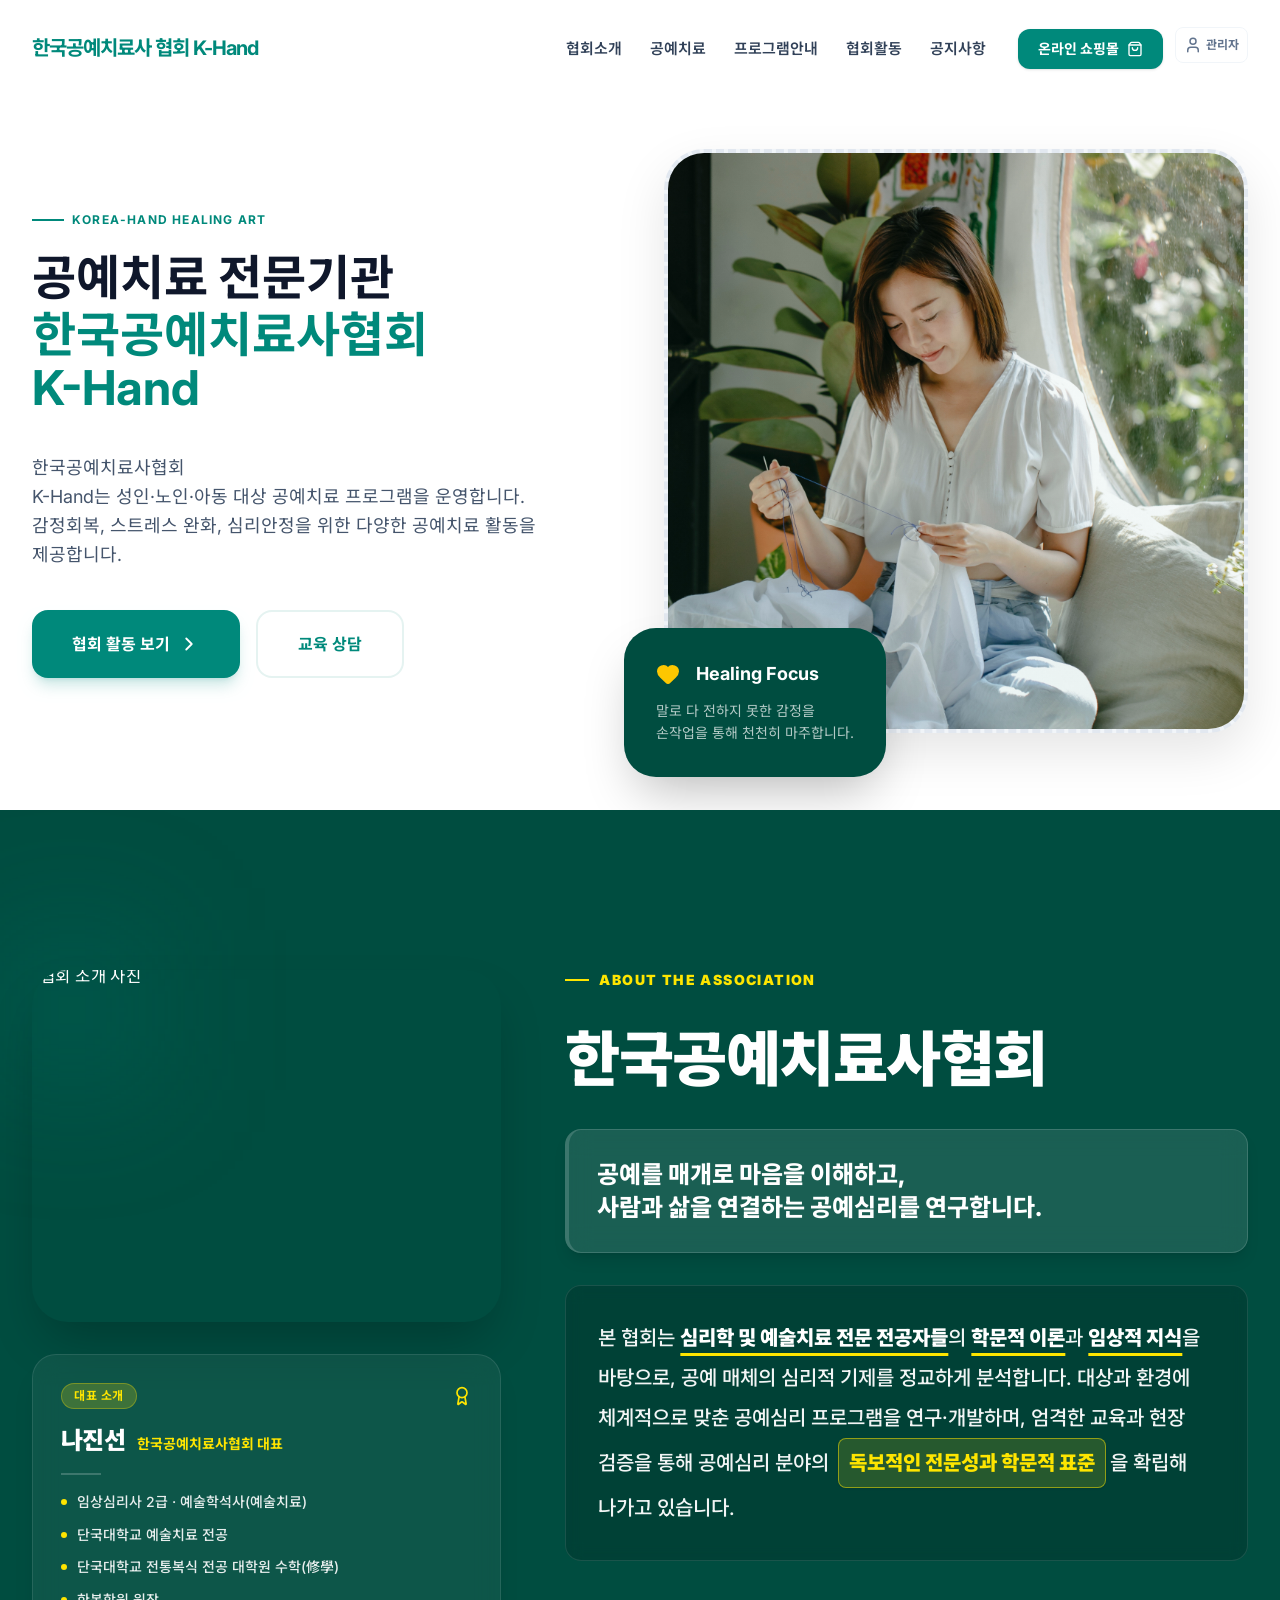
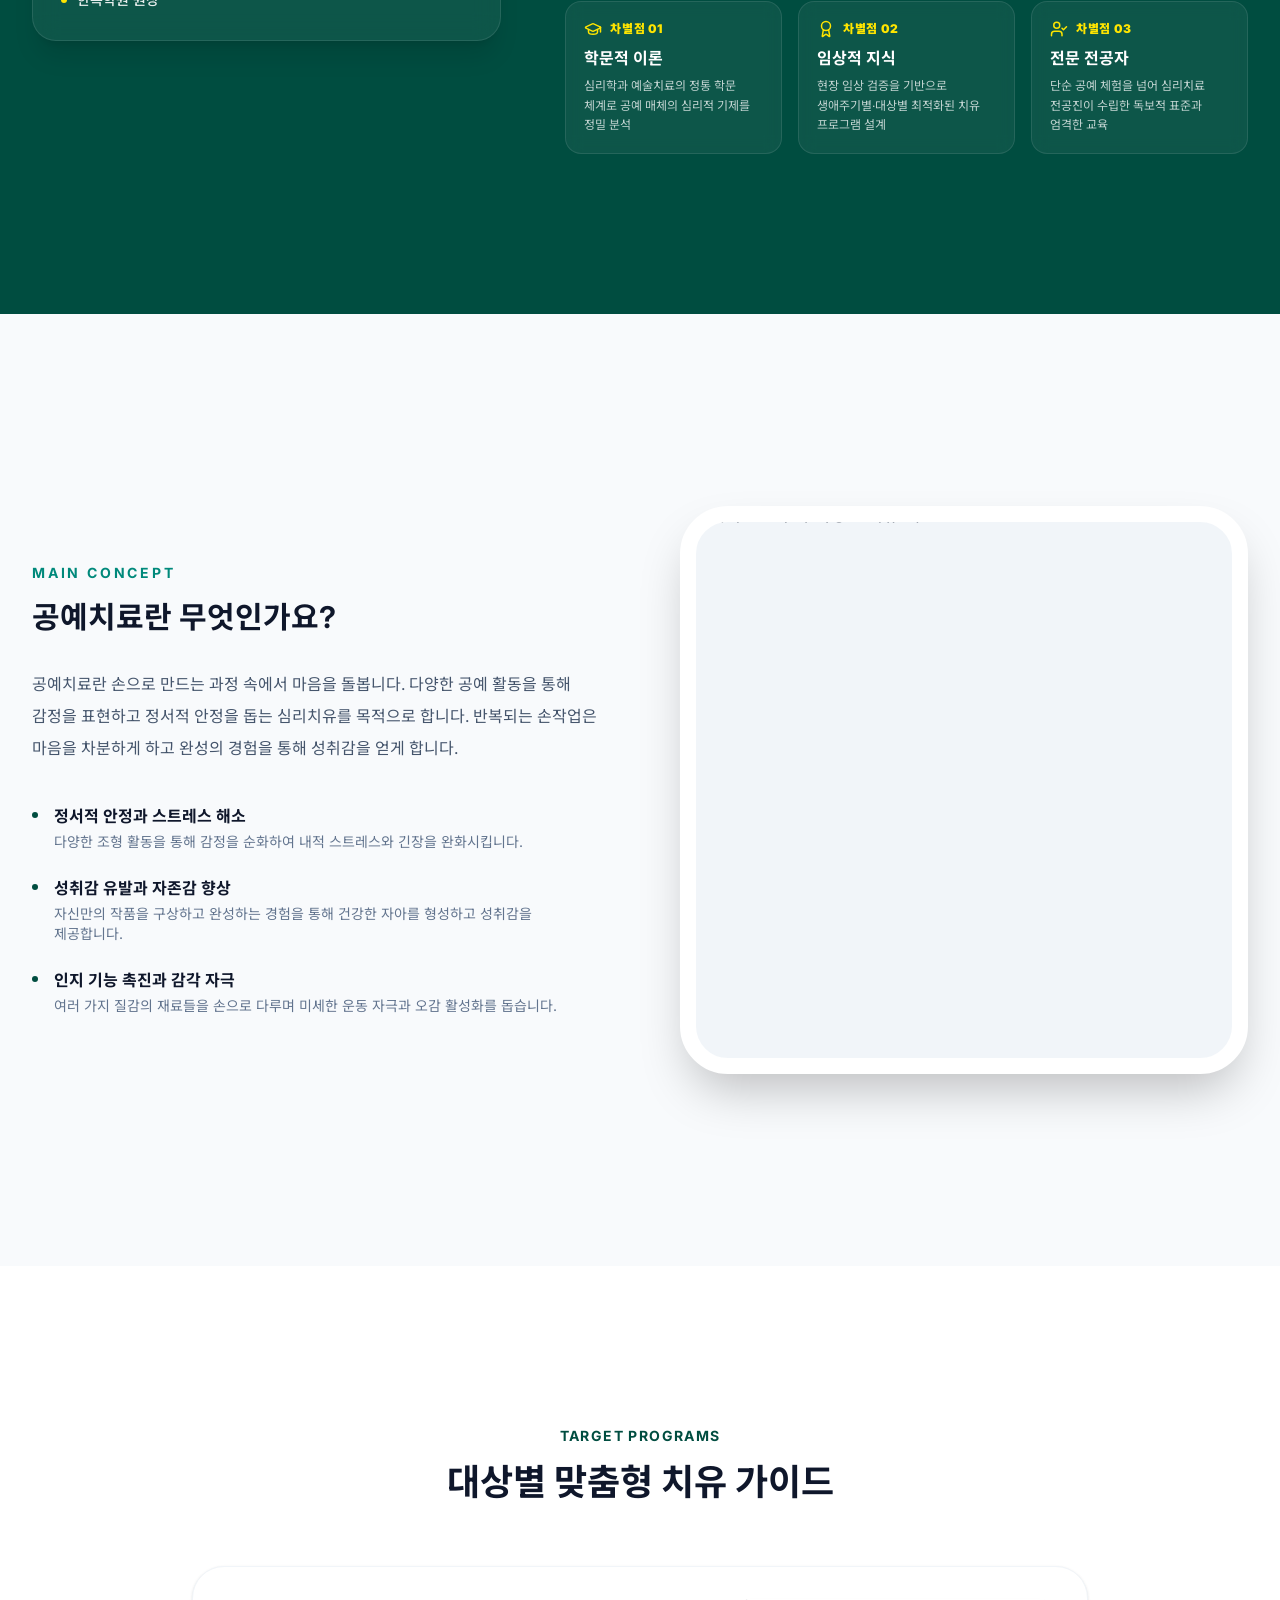
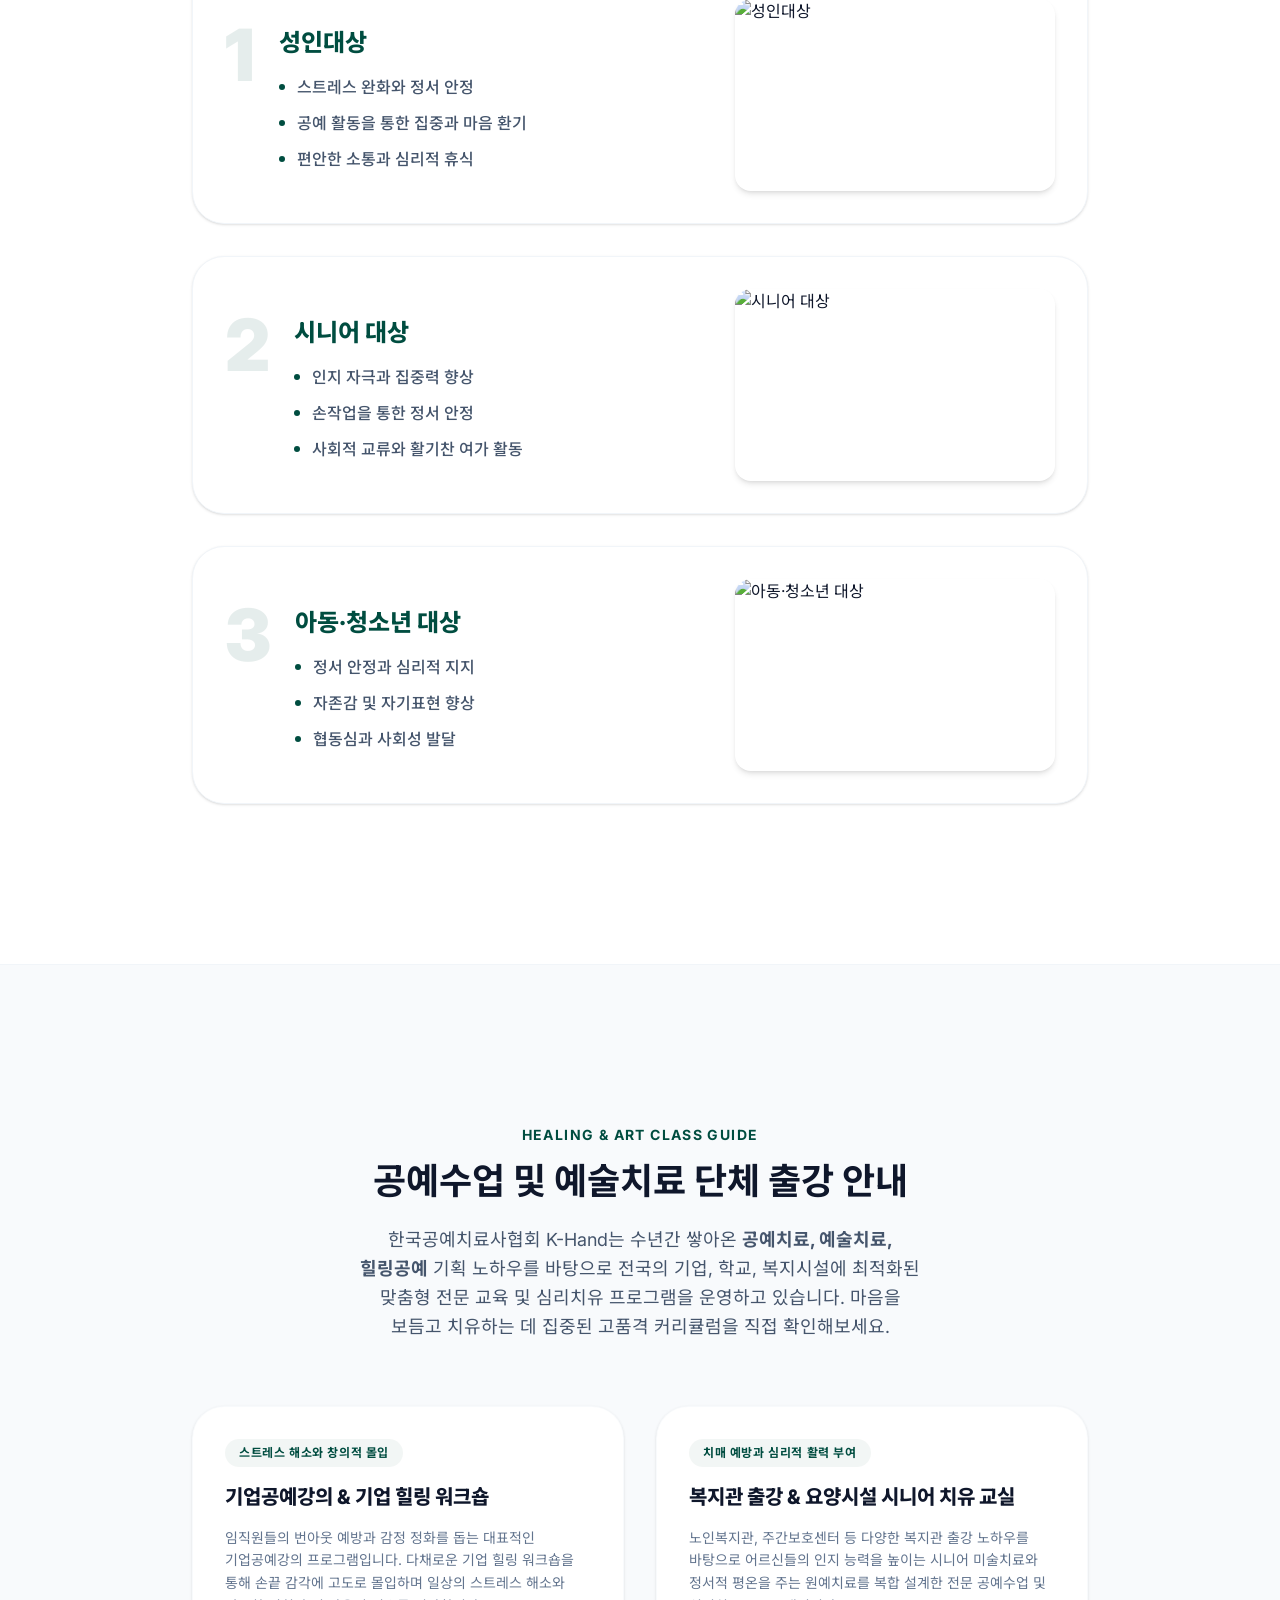
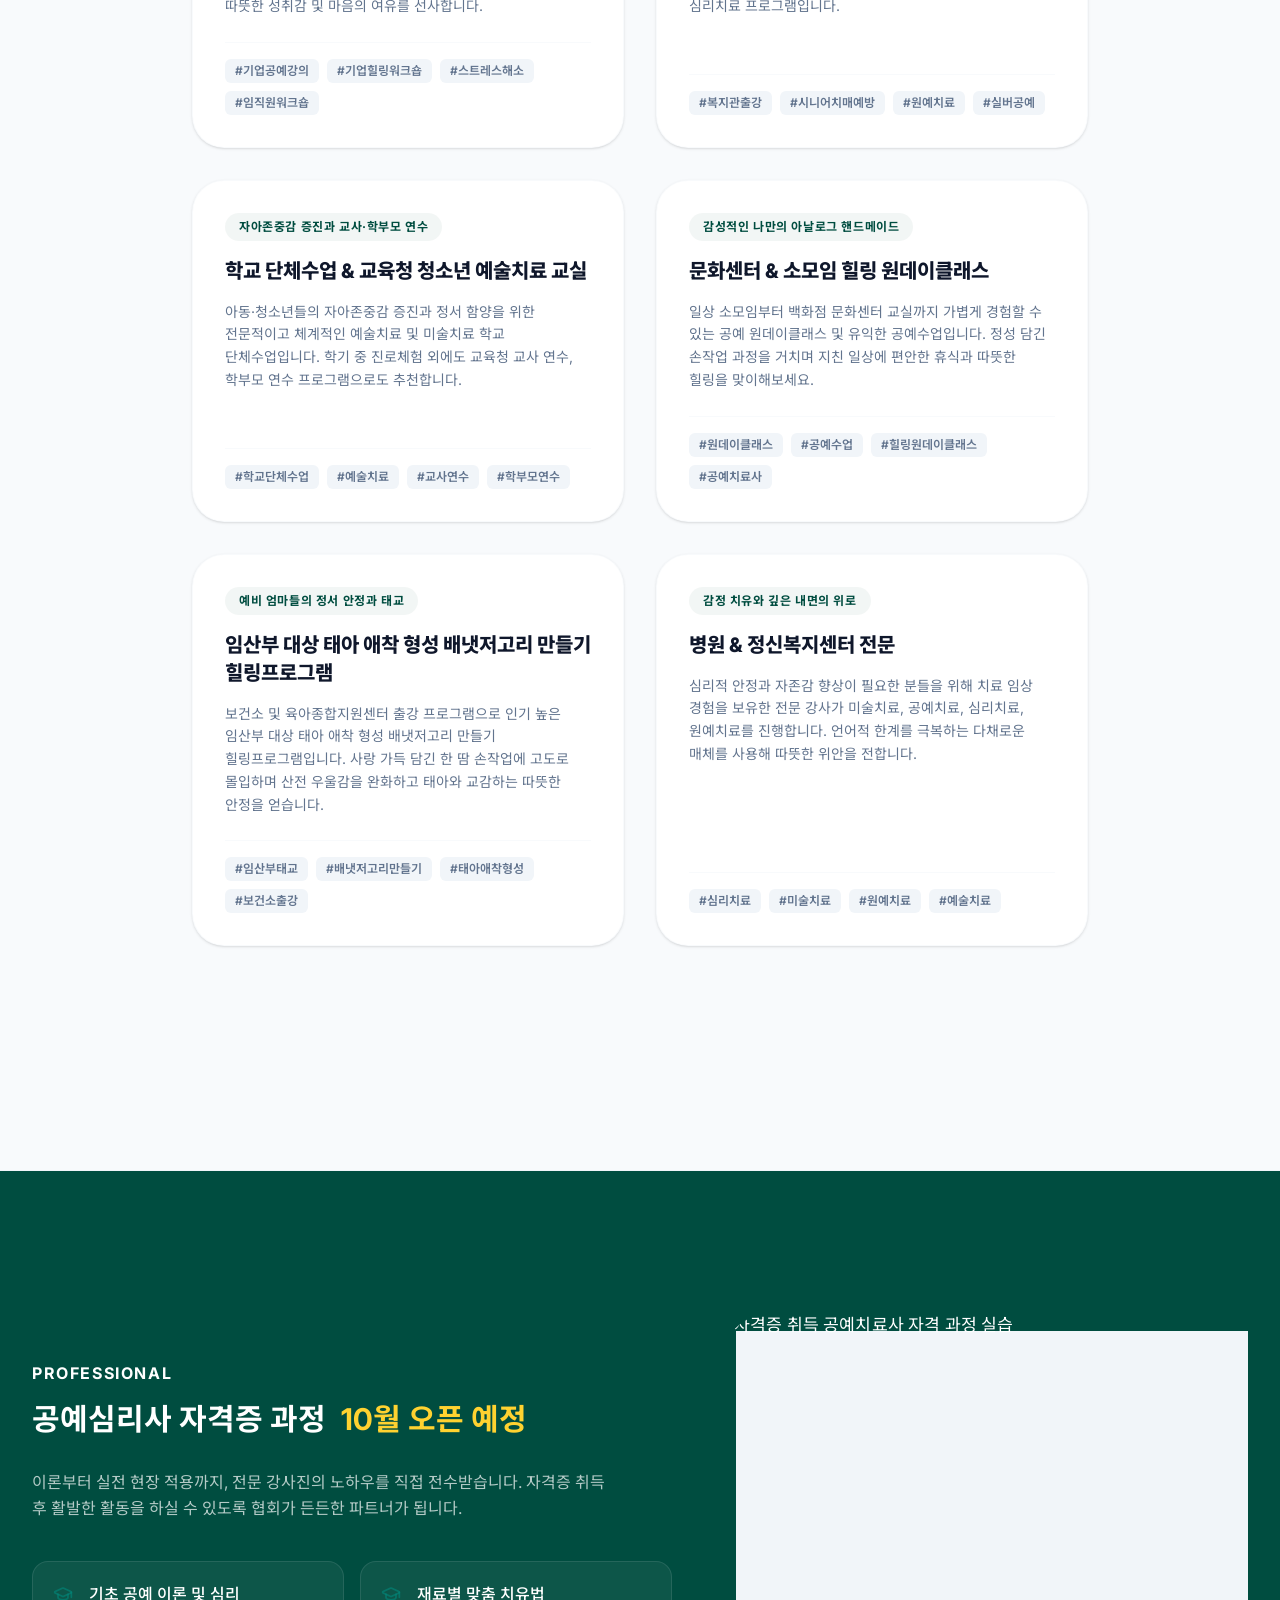
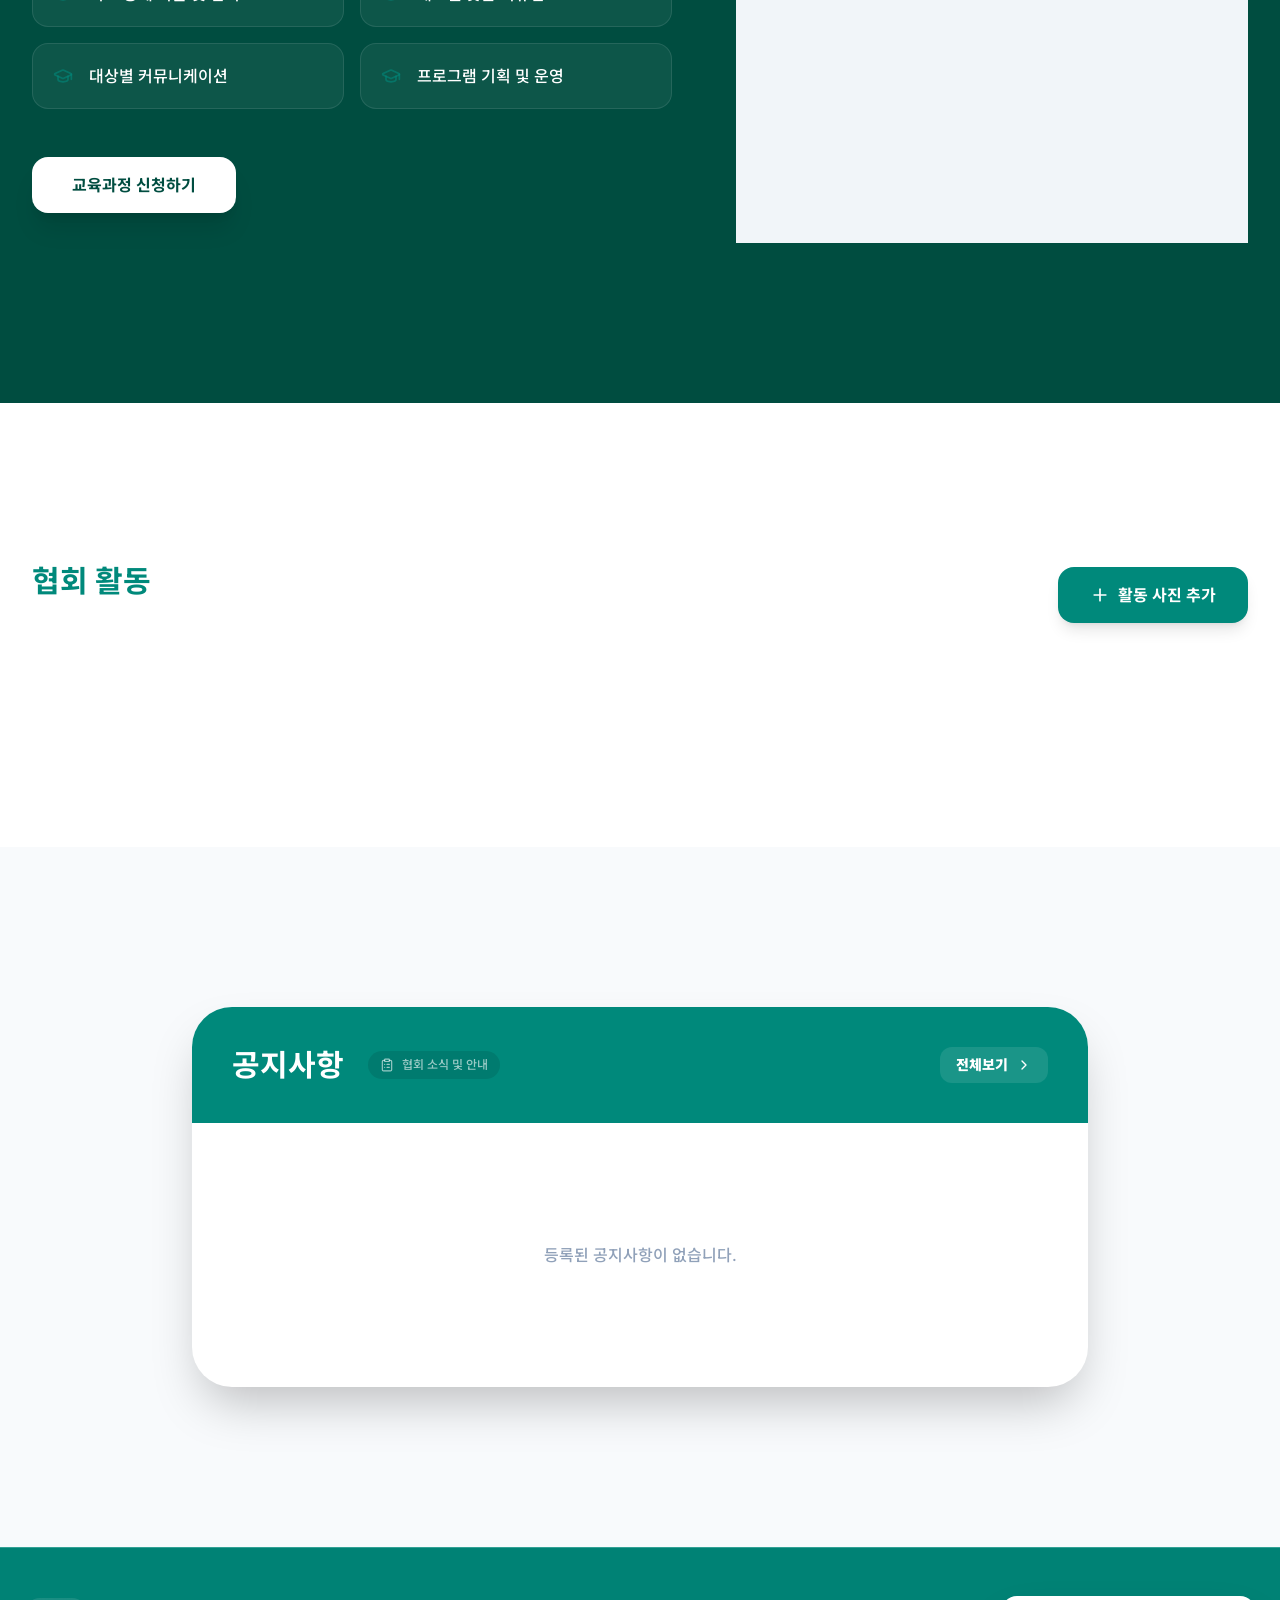
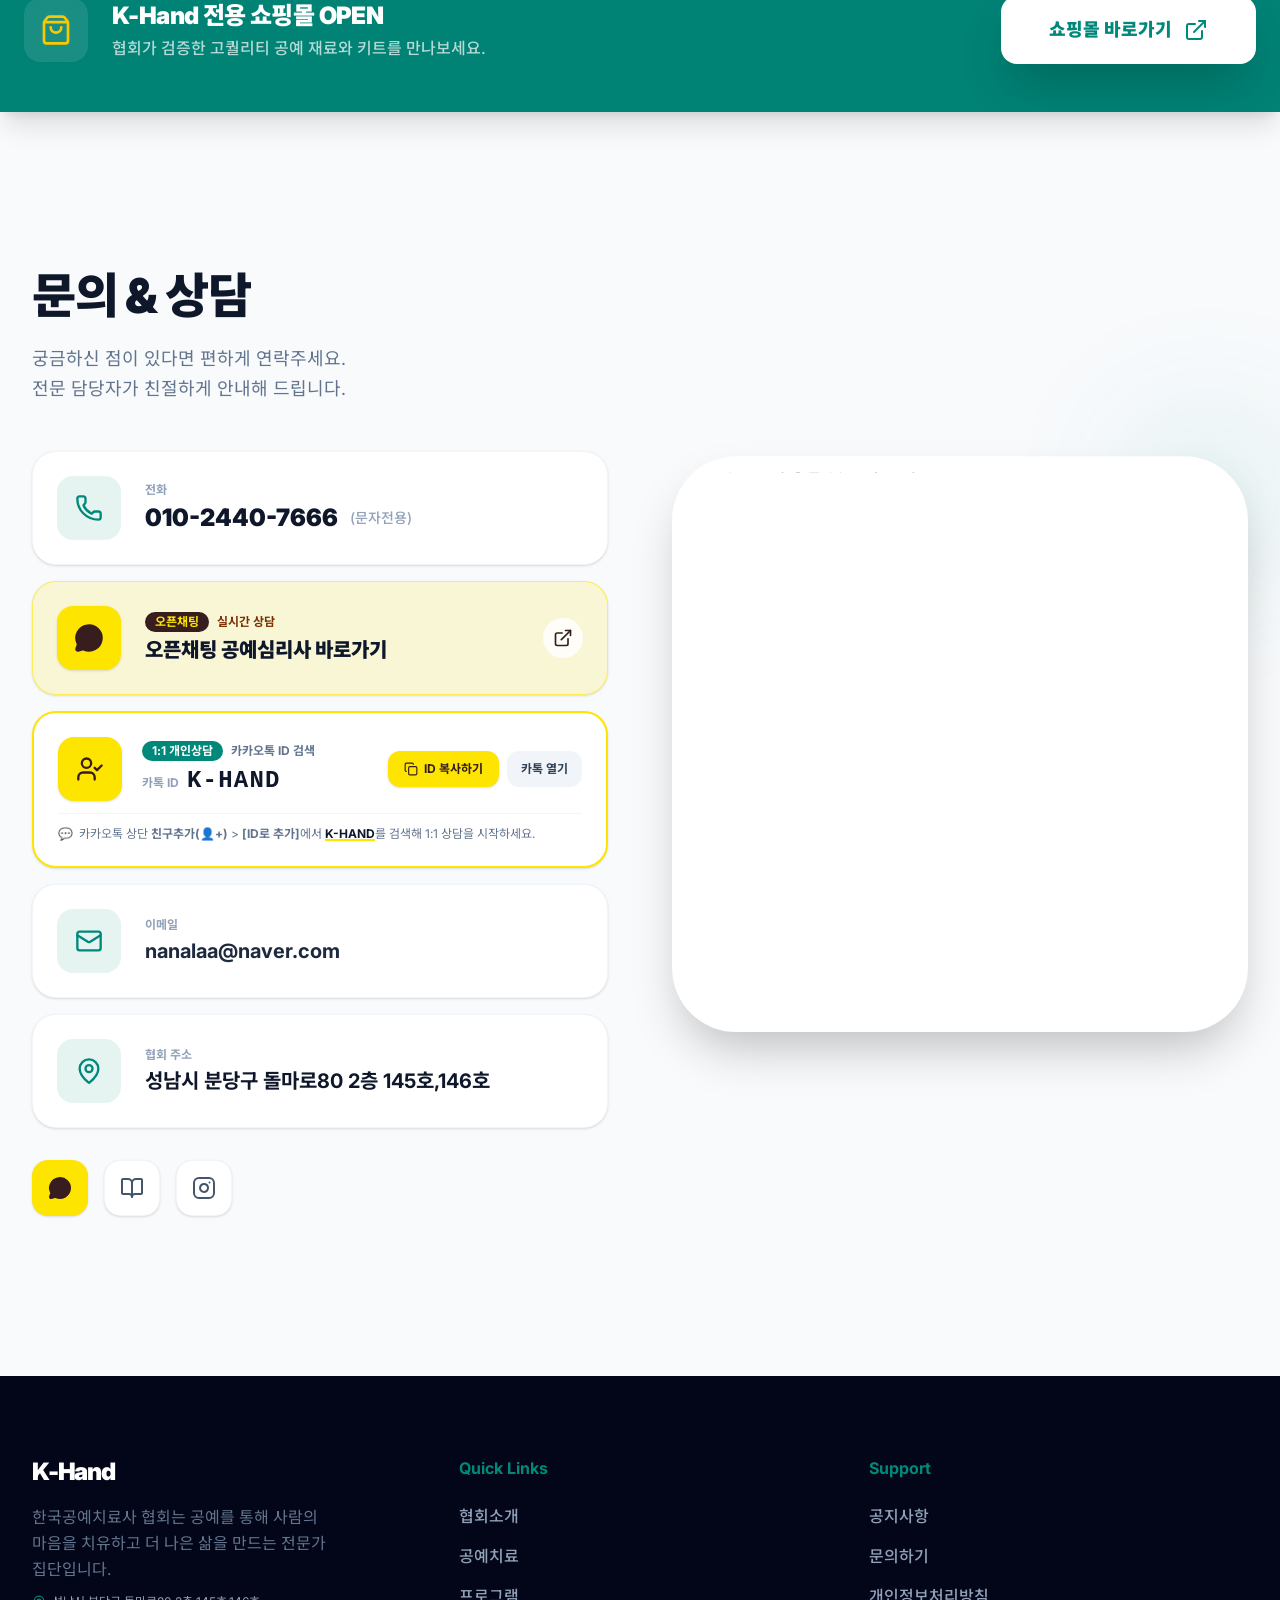
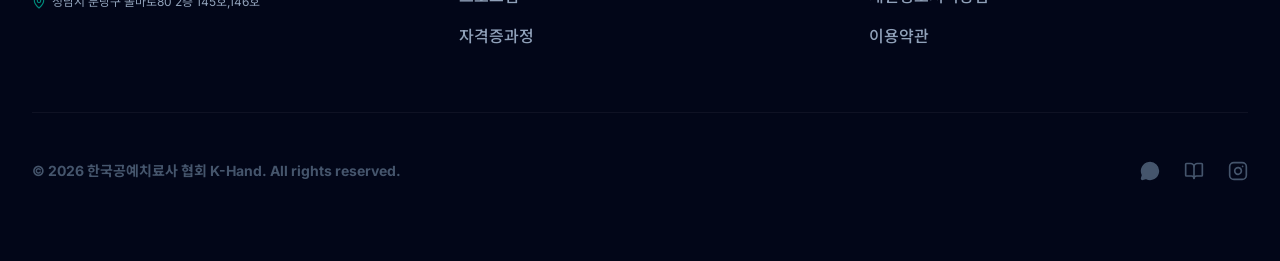
==== commit 555a4ea3: "Deploying to gh-pages from @ rahjinsun76/k-hand@011ea72a17b0f302acb9fe1c7b73a032a129a14b 🚀" ====
--- a/index.html
+++ b/index.html
@@ -46,8 +46,8 @@
       ]
     }
     </script>
-  <script type="module" crossorigin src="/assets/index-CWHk3l7J.js"></script>
-  <link rel="stylesheet" crossorigin href="/assets/index-DbaJSBm_.css">
+  <script type="module" crossorigin src="/assets/index-NT7bRdIb.js"></script>
+  <link rel="stylesheet" crossorigin href="/assets/index-DYG6Gwm8.css">
 </head>
 <body>
     <div id="root"></div>
--- a/assets/index-DYG6Gwm8.css
+++ b/assets/index-DYG6Gwm8.css
@@ -0,0 +1 @@
+@import"https://fonts.googleapis.com/css2?family=Inter:wght@400;500;600;700&family=Noto+Sans+KR:wght@300;400;500;700&display=swap";/*! tailwindcss v4.3.0 | MIT License | https://tailwindcss.com */@layer properties{@supports (((-webkit-hyphens:none)) and (not (margin-trim:inline))) or ((-moz-orient:inline) and (not (color:rgb(from red r g b)))){*,:before,:after,::backdrop{--tw-translate-x:0;--tw-translate-y:0;--tw-translate-z:0;--tw-space-y-reverse:0;--tw-space-x-reverse:0;--tw-divide-y-reverse:0;--tw-border-style:solid;--tw-gradient-position:initial;--tw-gradient-from:#0000;--tw-gradient-via:#0000;--tw-gradient-to:#0000;--tw-gradient-stops:initial;--tw-gradient-via-stops:initial;--tw-gradient-from-position:0%;--tw-gradient-via-position:50%;--tw-gradient-to-position:100%;--tw-leading:initial;--tw-font-weight:initial;--tw-tracking:initial;--tw-shadow:0 0 #0000;--tw-shadow-color:initial;--tw-shadow-alpha:100%;--tw-inset-shadow:0 0 #0000;--tw-inset-shadow-color:initial;--tw-inset-shadow-alpha:100%;--tw-ring-color:initial;--tw-ring-shadow:0 0 #0000;--tw-inset-ring-color:initial;--tw-inset-ring-shadow:0 0 #0000;--tw-ring-inset:initial;--tw-ring-offset-width:0px;--tw-ring-offset-color:#fff;--tw-ring-offset-shadow:0 0 #0000;--tw-blur:initial;--tw-brightness:initial;--tw-contrast:initial;--tw-grayscale:initial;--tw-hue-rotate:initial;--tw-invert:initial;--tw-opacity:initial;--tw-saturate:initial;--tw-sepia:initial;--tw-drop-shadow:initial;--tw-drop-shadow-color:initial;--tw-drop-shadow-alpha:100%;--tw-drop-shadow-size:initial;--tw-backdrop-blur:initial;--tw-backdrop-brightness:initial;--tw-backdrop-contrast:initial;--tw-backdrop-grayscale:initial;--tw-backdrop-hue-rotate:initial;--tw-backdrop-invert:initial;--tw-backdrop-opacity:initial;--tw-backdrop-saturate:initial;--tw-backdrop-sepia:initial;--tw-duration:initial;--tw-scale-x:1;--tw-scale-y:1;--tw-scale-z:1}}}@layer theme{:root,:host{--font-sans:"Inter", "Noto Sans KR", ui-sans-serif, system-ui, sans-serif;--font-mono:ui-monospace, SFMono-Regular, Menlo, Monaco, Consolas, "Liberation Mono", "Courier New", monospace;--color-red-50:oklch(97.1% .013 17.38);--color-red-100:oklch(93.6% .032 17.717);--color-red-200:oklch(88.5% .062 18.334);--color-red-500:oklch(63.7% .237 25.331);--color-red-600:oklch(57.7% .245 27.325);--color-red-700:oklch(50.5% .213 27.518);--color-amber-300:oklch(87.9% .169 91.605);--color-amber-900:oklch(41.4% .112 45.904);--color-yellow-400:oklch(85.2% .199 91.936);--color-emerald-600:oklch(59.6% .145 163.225);--color-blue-50:oklch(97% .014 254.604);--color-blue-500:oklch(62.3% .214 259.815);--color-slate-50:oklch(98.4% .003 247.858);--color-slate-100:oklch(96.8% .007 247.896);--color-slate-200:oklch(92.9% .013 255.508);--color-slate-300:oklch(86.9% .022 252.894);--color-slate-400:oklch(70.4% .04 256.788);--color-slate-500:oklch(55.4% .046 257.417);--color-slate-600:oklch(44.6% .043 257.281);--color-slate-700:oklch(37.2% .044 257.287);--color-slate-800:oklch(27.9% .041 260.031);--color-slate-900:oklch(20.8% .042 265.755);--color-slate-950:oklch(12.9% .042 264.695);--color-black:#000;--color-white:#fff;--spacing:.25rem;--container-xs:20rem;--container-sm:24rem;--container-md:28rem;--container-lg:32rem;--container-xl:36rem;--container-2xl:42rem;--container-4xl:56rem;--container-7xl:80rem;--text-xs:.75rem;--text-xs--line-height:calc(1 / .75);--text-sm:.875rem;--text-sm--line-height:calc(1.25 / .875);--text-base:1rem;--text-base--line-height: 1.5 ;--text-lg:1.125rem;--text-lg--line-height:calc(1.75 / 1.125);--text-xl:1.25rem;--text-xl--line-height:calc(1.75 / 1.25);--text-2xl:1.5rem;--text-2xl--line-height:calc(2 / 1.5);--text-3xl:1.875rem;--text-3xl--line-height: 1.2 ;--text-4xl:2.25rem;--text-4xl--line-height:calc(2.5 / 2.25);--text-5xl:3rem;--text-5xl--line-height:1;--text-6xl:3.75rem;--text-6xl--line-height:1;--text-7xl:4.5rem;--text-7xl--line-height:1;--font-weight-normal:400;--font-weight-medium:500;--font-weight-semibold:600;--font-weight-bold:700;--font-weight-extrabold:800;--font-weight-black:900;--tracking-tighter:-.05em;--tracking-tight:-.025em;--tracking-wider:.05em;--tracking-widest:.1em;--leading-tight:1.25;--leading-snug:1.375;--leading-relaxed:1.625;--leading-loose:2;--radius-md:.375rem;--radius-lg:.5rem;--radius-xl:.75rem;--radius-2xl:1rem;--radius-3xl:1.5rem;--blur-sm:8px;--blur-md:12px;--blur-3xl:64px;--aspect-video:16 / 9;--default-transition-duration:.15s;--default-transition-timing-function:cubic-bezier(.4, 0, .2, 1);--default-font-family:var(--font-sans);--default-mono-font-family:var(--font-mono);--color-primary:#00897b;--color-primary-dark:#00695c;--color-secondary:#e0f2f1}}@layer base{*,:after,:before,::backdrop{box-sizing:border-box;border:0 solid;margin:0;padding:0}::file-selector-button{box-sizing:border-box;border:0 solid;margin:0;padding:0}html,:host{-webkit-text-size-adjust:100%;-moz-tab-size:4;tab-size:4;line-height:1.5;font-family:var(--default-font-family,ui-sans-serif, system-ui, sans-serif, "Apple Color Emoji", "Segoe UI Emoji", "Segoe UI Symbol", "Noto Color Emoji");font-feature-settings:var(--default-font-feature-settings,normal);font-variation-settings:var(--default-font-variation-settings,normal);-webkit-tap-highlight-color:transparent}hr{height:0;color:inherit;border-top-width:1px}abbr:where([title]){-webkit-text-decoration:underline dotted;text-decoration:underline dotted}h1,h2,h3,h4,h5,h6{font-size:inherit;font-weight:inherit}a{color:inherit;-webkit-text-decoration:inherit;text-decoration:inherit}b,strong{font-weight:bolder}code,kbd,samp,pre{font-family:var(--default-mono-font-family,ui-monospace, SFMono-Regular, Menlo, Monaco, Consolas, "Liberation Mono", "Courier New", monospace);font-feature-settings:var(--default-mono-font-feature-settings,normal);font-variation-settings:var(--default-mono-font-variation-settings,normal);font-size:1em}small{font-size:80%}sub,sup{vertical-align:baseline;font-size:75%;line-height:0;position:relative}sub{bottom:-.25em}sup{top:-.5em}table{text-indent:0;border-color:inherit;border-collapse:collapse}:-moz-focusring{outline:auto}progress{vertical-align:baseline}summary{display:list-item}ol,ul,menu{list-style:none}img,svg,video,canvas,audio,iframe,embed,object{vertical-align:middle;display:block}img,video{max-width:100%;height:auto}button,input,select,optgroup,textarea{font:inherit;font-feature-settings:inherit;font-variation-settings:inherit;letter-spacing:inherit;color:inherit;opacity:1;background-color:#0000;border-radius:0}::file-selector-button{font:inherit;font-feature-settings:inherit;font-variation-settings:inherit;letter-spacing:inherit;color:inherit;opacity:1;background-color:#0000;border-radius:0}:where(select:is([multiple],[size])) optgroup{font-weight:bolder}:where(select:is([multiple],[size])) optgroup option{padding-inline-start:20px}::file-selector-button{margin-inline-end:4px}::placeholder{opacity:1}@supports (not ((-webkit-appearance:-apple-pay-button))) or (contain-intrinsic-size:1px){::placeholder{color:currentColor}@supports (color:color-mix(in lab,red,red)){::placeholder{color:color-mix(in oklab,currentcolor 50%,transparent)}}}textarea{resize:vertical}::-webkit-search-decoration{-webkit-appearance:none}::-webkit-date-and-time-value{min-height:1lh;text-align:inherit}::-webkit-datetime-edit{display:inline-flex}::-webkit-datetime-edit-fields-wrapper{padding:0}::-webkit-datetime-edit{padding-block:0}::-webkit-datetime-edit-year-field{padding-block:0}::-webkit-datetime-edit-month-field{padding-block:0}::-webkit-datetime-edit-day-field{padding-block:0}::-webkit-datetime-edit-hour-field{padding-block:0}::-webkit-datetime-edit-minute-field{padding-block:0}::-webkit-datetime-edit-second-field{padding-block:0}::-webkit-datetime-edit-millisecond-field{padding-block:0}::-webkit-datetime-edit-meridiem-field{padding-block:0}::-webkit-calendar-picker-indicator{line-height:1}:-moz-ui-invalid{box-shadow:none}button,input:where([type=button],[type=reset],[type=submit]){-webkit-appearance:button;-moz-appearance:button;appearance:button}::file-selector-button{-webkit-appearance:button;-moz-appearance:button;appearance:button}::-webkit-inner-spin-button{height:auto}::-webkit-outer-spin-button{height:auto}[hidden]:where(:not([hidden=until-found])){display:none!important}body{background-color:var(--color-white);font-family:var(--font-sans);color:var(--color-slate-900)}}@layer components;@layer utilities{.pointer-events-none{pointer-events:none}.absolute{position:absolute}.fixed{position:fixed}.relative{position:relative}.inset-0{inset:calc(var(--spacing) * 0)}.-top-1{top:calc(var(--spacing) * -1)}.-top-3{top:calc(var(--spacing) * -3)}.-top-10{top:calc(var(--spacing) * -10)}.top-0{top:calc(var(--spacing) * 0)}.top-2{top:calc(var(--spacing) * 2)}.top-2\.5{top:calc(var(--spacing) * 2.5)}.top-3{top:calc(var(--spacing) * 3)}.top-4{top:calc(var(--spacing) * 4)}.top-20{top:calc(var(--spacing) * 20)}.-right-6{right:calc(var(--spacing) * -6)}.-right-8{right:calc(var(--spacing) * -8)}.-right-10{right:calc(var(--spacing) * -10)}.right-0{right:calc(var(--spacing) * 0)}.right-2{right:calc(var(--spacing) * 2)}.right-2\.5{right:calc(var(--spacing) * 2.5)}.right-3{right:calc(var(--spacing) * 3)}.right-4{right:calc(var(--spacing) * 4)}.right-5{right:calc(var(--spacing) * 5)}.right-6{right:calc(var(--spacing) * 6)}.right-\[-10\%\]{right:-10%}.-bottom-6{bottom:calc(var(--spacing) * -6)}.-bottom-10{bottom:calc(var(--spacing) * -10)}.bottom-4{bottom:calc(var(--spacing) * 4)}.bottom-5{bottom:calc(var(--spacing) * 5)}.bottom-6{bottom:calc(var(--spacing) * 6)}.-left-6{left:calc(var(--spacing) * -6)}.-left-10{left:calc(var(--spacing) * -10)}.left-0{left:calc(var(--spacing) * 0)}.left-1\/2{left:50%}.-z-10{z-index:-10}.z-10{z-index:10}.z-30{z-index:30}.z-50{z-index:50}.z-\[200\]{z-index:200}.z-\[300\]{z-index:300}.mx-1{margin-inline:calc(var(--spacing) * 1)}.mx-auto{margin-inline:auto}.my-4{margin-block:calc(var(--spacing) * 4)}.mt-1{margin-top:calc(var(--spacing) * 1)}.mt-2{margin-top:calc(var(--spacing) * 2)}.mt-3{margin-top:calc(var(--spacing) * 3)}.mt-4{margin-top:calc(var(--spacing) * 4)}.mt-6{margin-top:calc(var(--spacing) * 6)}.mt-12{margin-top:calc(var(--spacing) * 12)}.mb-1{margin-bottom:calc(var(--spacing) * 1)}.mb-1\.5{margin-bottom:calc(var(--spacing) * 1.5)}.mb-2{margin-bottom:calc(var(--spacing) * 2)}.mb-3{margin-bottom:calc(var(--spacing) * 3)}.mb-4{margin-bottom:calc(var(--spacing) * 4)}.mb-5{margin-bottom:calc(var(--spacing) * 5)}.mb-6{margin-bottom:calc(var(--spacing) * 6)}.mb-8{margin-bottom:calc(var(--spacing) * 8)}.mb-10{margin-bottom:calc(var(--spacing) * 10)}.mb-12{margin-bottom:calc(var(--spacing) * 12)}.mb-16{margin-bottom:calc(var(--spacing) * 16)}.ml-1{margin-left:calc(var(--spacing) * 1)}.ml-2{margin-left:calc(var(--spacing) * 2)}.ml-4{margin-left:calc(var(--spacing) * 4)}.block{display:block}.contents{display:contents}.flex{display:flex}.grid{display:grid}.hidden{display:none}.inline-block{display:inline-block}.table{display:table}.aspect-\[4\/3\]{aspect-ratio:4/3}.aspect-\[4\/5\]{aspect-ratio:4/5}.aspect-square{aspect-ratio:1}.aspect-video{aspect-ratio:var(--aspect-video)}.h-0\.5{height:calc(var(--spacing) * .5)}.h-1\.5{height:calc(var(--spacing) * 1.5)}.h-10{height:calc(var(--spacing) * 10)}.h-14{height:calc(var(--spacing) * 14)}.h-16{height:calc(var(--spacing) * 16)}.h-32{height:calc(var(--spacing) * 32)}.h-40{height:calc(var(--spacing) * 40)}.h-48{height:calc(var(--spacing) * 48)}.h-\[80\%\]{height:80%}.h-full{height:100%}.max-h-\[90vh\]{max-height:90vh}.min-h-\[90vh\]{min-height:90vh}.min-h-\[140px\]{min-height:140px}.min-h-\[200px\]{min-height:200px}.min-h-screen{min-height:100vh}.w-1\.5{width:calc(var(--spacing) * 1.5)}.w-6{width:calc(var(--spacing) * 6)}.w-8{width:calc(var(--spacing) * 8)}.w-10{width:calc(var(--spacing) * 10)}.w-14{width:calc(var(--spacing) * 14)}.w-16{width:calc(var(--spacing) * 16)}.w-32{width:calc(var(--spacing) * 32)}.w-40{width:calc(var(--spacing) * 40)}.w-\[60\%\]{width:60%}.w-full{width:100%}.max-w-2xl{max-width:var(--container-2xl)}.max-w-4xl{max-width:var(--container-4xl)}.max-w-7xl{max-width:var(--container-7xl)}.max-w-lg{max-width:var(--container-lg)}.max-w-md{max-width:var(--container-md)}.max-w-sm{max-width:var(--container-sm)}.max-w-xl{max-width:var(--container-xl)}.max-w-xs{max-width:var(--container-xs)}.flex-1{flex:1}.flex-shrink-0,.shrink-0{flex-shrink:0}.flex-grow{flex-grow:1}.-translate-x-1\/2{--tw-translate-x: -50% ;translate:var(--tw-translate-x) var(--tw-translate-y)}.rotate-90{rotate:90deg}.cursor-pointer{cursor:pointer}.resize-none{resize:none}.appearance-none{-webkit-appearance:none;-moz-appearance:none;appearance:none}.grid-cols-2{grid-template-columns:repeat(2,minmax(0,1fr))}.flex-col{flex-direction:column}.flex-wrap{flex-wrap:wrap}.items-baseline{align-items:baseline}.items-center{align-items:center}.items-start{align-items:flex-start}.justify-between{justify-content:space-between}.justify-center{justify-content:center}.gap-1{gap:calc(var(--spacing) * 1)}.gap-1\.5{gap:calc(var(--spacing) * 1.5)}.gap-2{gap:calc(var(--spacing) * 2)}.gap-2\.5{gap:calc(var(--spacing) * 2.5)}.gap-3{gap:calc(var(--spacing) * 3)}.gap-4{gap:calc(var(--spacing) * 4)}.gap-5{gap:calc(var(--spacing) * 5)}.gap-6{gap:calc(var(--spacing) * 6)}.gap-8{gap:calc(var(--spacing) * 8)}.gap-12{gap:calc(var(--spacing) * 12)}.gap-16{gap:calc(var(--spacing) * 16)}.gap-20{gap:calc(var(--spacing) * 20)}:where(.space-y-1>:not(:last-child)){--tw-space-y-reverse:0;margin-block-start:calc(calc(var(--spacing) * 1) * var(--tw-space-y-reverse));margin-block-end:calc(calc(var(--spacing) * 1) * calc(1 - var(--tw-space-y-reverse)))}:where(.space-y-2>:not(:last-child)){--tw-space-y-reverse:0;margin-block-start:calc(calc(var(--spacing) * 2) * var(--tw-space-y-reverse));margin-block-end:calc(calc(var(--spacing) * 2) * calc(1 - var(--tw-space-y-reverse)))}:where(.space-y-2\.5>:not(:last-child)){--tw-space-y-reverse:0;margin-block-start:calc(calc(var(--spacing) * 2.5) * var(--tw-space-y-reverse));margin-block-end:calc(calc(var(--spacing) * 2.5) * calc(1 - var(--tw-space-y-reverse)))}:where(.space-y-3>:not(:last-child)){--tw-space-y-reverse:0;margin-block-start:calc(calc(var(--spacing) * 3) * var(--tw-space-y-reverse));margin-block-end:calc(calc(var(--spacing) * 3) * calc(1 - var(--tw-space-y-reverse)))}:where(.space-y-4>:not(:last-child)){--tw-space-y-reverse:0;margin-block-start:calc(calc(var(--spacing) * 4) * var(--tw-space-y-reverse));margin-block-end:calc(calc(var(--spacing) * 4) * calc(1 - var(--tw-space-y-reverse)))}:where(.space-y-6>:not(:last-child)){--tw-space-y-reverse:0;margin-block-start:calc(calc(var(--spacing) * 6) * var(--tw-space-y-reverse));margin-block-end:calc(calc(var(--spacing) * 6) * calc(1 - var(--tw-space-y-reverse)))}:where(.space-y-8>:not(:last-child)){--tw-space-y-reverse:0;margin-block-start:calc(calc(var(--spacing) * 8) * var(--tw-space-y-reverse));margin-block-end:calc(calc(var(--spacing) * 8) * calc(1 - var(--tw-space-y-reverse)))}:where(.space-x-1>:not(:last-child)){--tw-space-x-reverse:0;margin-inline-start:calc(calc(var(--spacing) * 1) * var(--tw-space-x-reverse));margin-inline-end:calc(calc(var(--spacing) * 1) * calc(1 - var(--tw-space-x-reverse)))}:where(.divide-y>:not(:last-child)){--tw-divide-y-reverse:0;border-bottom-style:var(--tw-border-style);border-top-style:var(--tw-border-style);border-top-width:calc(1px * var(--tw-divide-y-reverse));border-bottom-width:calc(1px * calc(1 - var(--tw-divide-y-reverse)))}:where(.divide-slate-100>:not(:last-child)){border-color:var(--color-slate-100)}.overflow-hidden{overflow:hidden}.overflow-y-auto{overflow-y:auto}.rounded{border-radius:.25rem}.rounded-2xl{border-radius:var(--radius-2xl)}.rounded-3xl{border-radius:var(--radius-3xl)}.rounded-\[24px\]{border-radius:24px}.rounded-\[32px\]{border-radius:32px}.rounded-\[36px\]{border-radius:36px}.rounded-\[40px\]{border-radius:40px}.rounded-\[48px\]{border-radius:48px}.rounded-\[56px\]{border-radius:56px}.rounded-\[64px\]{border-radius:64px}.rounded-full{border-radius:3.40282e38px}.rounded-lg{border-radius:var(--radius-lg)}.rounded-md{border-radius:var(--radius-md)}.rounded-xl{border-radius:var(--radius-xl)}.border{border-style:var(--tw-border-style);border-width:1px}.border-2{border-style:var(--tw-border-style);border-width:2px}.border-4{border-style:var(--tw-border-style);border-width:4px}.border-\[16px\]{border-style:var(--tw-border-style);border-width:16px}.border-y{border-block-style:var(--tw-border-style);border-block-width:1px}.border-t{border-top-style:var(--tw-border-style);border-top-width:1px}.border-r{border-right-style:var(--tw-border-style);border-right-width:1px}.border-b{border-bottom-style:var(--tw-border-style);border-bottom-width:1px}.border-l-4{border-left-style:var(--tw-border-style);border-left-width:4px}.border-dashed{--tw-border-style:dashed;border-style:dashed}.border-none{--tw-border-style:none;border-style:none}.border-\[\#FEE500\]{border-color:#fee500}.border-\[\#FEE500\]\/30{border-color:#fee5004d}.border-\[\#FEE500\]\/50{border-color:#fee50080}.border-\[\#FEE500\]\/60{border-color:#fee50099}.border-primary\/10{border-color:#00897b1a}@supports (color:color-mix(in lab,red,red)){.border-primary\/10{border-color:color-mix(in oklab,var(--color-primary) 10%,transparent)}}.border-primary\/30{border-color:#00897b4d}@supports (color:color-mix(in lab,red,red)){.border-primary\/30{border-color:color-mix(in oklab,var(--color-primary) 30%,transparent)}}.border-red-200{border-color:var(--color-red-200)}.border-slate-50{border-color:var(--color-slate-50)}.border-slate-100{border-color:var(--color-slate-100)}.border-slate-100\/50{border-color:#f1f5f980}@supports (color:color-mix(in lab,red,red)){.border-slate-100\/50{border-color:color-mix(in oklab,var(--color-slate-100) 50%,transparent)}}.border-slate-200{border-color:var(--color-slate-200)}.border-white{border-color:var(--color-white)}.border-white\/5{border-color:#ffffff0d}@supports (color:color-mix(in lab,red,red)){.border-white\/5{border-color:color-mix(in oklab,var(--color-white) 5%,transparent)}}.border-white\/10{border-color:#ffffff1a}@supports (color:color-mix(in lab,red,red)){.border-white\/10{border-color:color-mix(in oklab,var(--color-white) 10%,transparent)}}.border-white\/15{border-color:#ffffff26}@supports (color:color-mix(in lab,red,red)){.border-white\/15{border-color:color-mix(in oklab,var(--color-white) 15%,transparent)}}.border-white\/20{border-color:#fff3}@supports (color:color-mix(in lab,red,red)){.border-white\/20{border-color:color-mix(in oklab,var(--color-white) 20%,transparent)}}.bg-\[\#004D40\]{background-color:#004d40}.bg-\[\#004D40\]\/5{background-color:#004d400d}.bg-\[\#004D40\]\/10{background-color:#004d401a}.bg-\[\#371D1E\]{background-color:#371d1e}.bg-\[\#FEE500\]{background-color:#fee500}.bg-\[\#FEE500\]\/15{background-color:#fee50026}.bg-\[\#FEE500\]\/20{background-color:#fee50033}.bg-black\/5{background-color:#0000000d}@supports (color:color-mix(in lab,red,red)){.bg-black\/5{background-color:color-mix(in oklab,var(--color-black) 5%,transparent)}}.bg-black\/10{background-color:#0000001a}@supports (color:color-mix(in lab,red,red)){.bg-black\/10{background-color:color-mix(in oklab,var(--color-black) 10%,transparent)}}.bg-black\/15{background-color:#00000026}@supports (color:color-mix(in lab,red,red)){.bg-black\/15{background-color:color-mix(in oklab,var(--color-black) 15%,transparent)}}.bg-black\/40{background-color:#0006}@supports (color:color-mix(in lab,red,red)){.bg-black\/40{background-color:color-mix(in oklab,var(--color-black) 40%,transparent)}}.bg-black\/60{background-color:#0009}@supports (color:color-mix(in lab,red,red)){.bg-black\/60{background-color:color-mix(in oklab,var(--color-black) 60%,transparent)}}.bg-black\/80{background-color:#000c}@supports (color:color-mix(in lab,red,red)){.bg-black\/80{background-color:color-mix(in oklab,var(--color-black) 80%,transparent)}}.bg-emerald-600{background-color:var(--color-emerald-600)}.bg-primary{background-color:var(--color-primary)}.bg-primary\/10{background-color:#00897b1a}@supports (color:color-mix(in lab,red,red)){.bg-primary\/10{background-color:color-mix(in oklab,var(--color-primary) 10%,transparent)}}.bg-primary\/20{background-color:#00897b33}@supports (color:color-mix(in lab,red,red)){.bg-primary\/20{background-color:color-mix(in oklab,var(--color-primary) 20%,transparent)}}.bg-red-50{background-color:var(--color-red-50)}.bg-red-100{background-color:var(--color-red-100)}.bg-red-600{background-color:var(--color-red-600)}.bg-secondary\/20{background-color:#e0f2f133}@supports (color:color-mix(in lab,red,red)){.bg-secondary\/20{background-color:color-mix(in oklab,var(--color-secondary) 20%,transparent)}}.bg-slate-50{background-color:var(--color-slate-50)}.bg-slate-100{background-color:var(--color-slate-100)}.bg-slate-200{background-color:var(--color-slate-200)}.bg-slate-300{background-color:var(--color-slate-300)}.bg-slate-950{background-color:var(--color-slate-950)}.bg-transparent{background-color:#0000}.bg-white{background-color:var(--color-white)}.bg-white\/5{background-color:#ffffff0d}@supports (color:color-mix(in lab,red,red)){.bg-white\/5{background-color:color-mix(in oklab,var(--color-white) 5%,transparent)}}.bg-white\/10{background-color:#ffffff1a}@supports (color:color-mix(in lab,red,red)){.bg-white\/10{background-color:color-mix(in oklab,var(--color-white) 10%,transparent)}}.bg-white\/20{background-color:#fff3}@supports (color:color-mix(in lab,red,red)){.bg-white\/20{background-color:color-mix(in oklab,var(--color-white) 20%,transparent)}}.bg-white\/25{background-color:#ffffff40}@supports (color:color-mix(in lab,red,red)){.bg-white\/25{background-color:color-mix(in oklab,var(--color-white) 25%,transparent)}}.bg-white\/80{background-color:#fffc}@supports (color:color-mix(in lab,red,red)){.bg-white\/80{background-color:color-mix(in oklab,var(--color-white) 80%,transparent)}}.bg-gradient-to-tr{--tw-gradient-position:to top right in oklab;background-image:linear-gradient(var(--tw-gradient-stops))}.from-primary\/10{--tw-gradient-from:#00897b1a}@supports (color:color-mix(in lab,red,red)){.from-primary\/10{--tw-gradient-from:color-mix(in oklab, var(--color-primary) 10%, transparent)}}.from-primary\/10{--tw-gradient-stops:var(--tw-gradient-via-stops,var(--tw-gradient-position), var(--tw-gradient-from) var(--tw-gradient-from-position), var(--tw-gradient-to) var(--tw-gradient-to-position))}.to-transparent{--tw-gradient-to:transparent;--tw-gradient-stops:var(--tw-gradient-via-stops,var(--tw-gradient-position), var(--tw-gradient-from) var(--tw-gradient-from-position), var(--tw-gradient-to) var(--tw-gradient-to-position))}.fill-\[\#371D1E\]{fill:#371d1e}.fill-current{fill:currentColor}.object-cover{object-fit:cover}.p-1{padding:calc(var(--spacing) * 1)}.p-1\.5{padding:calc(var(--spacing) * 1.5)}.p-2{padding:calc(var(--spacing) * 2)}.p-2\.5{padding:calc(var(--spacing) * 2.5)}.p-4{padding:calc(var(--spacing) * 4)}.p-4\.5{padding:calc(var(--spacing) * 4.5)}.p-5{padding:calc(var(--spacing) * 5)}.p-6{padding:calc(var(--spacing) * 6)}.p-7{padding:calc(var(--spacing) * 7)}.p-8{padding:calc(var(--spacing) * 8)}.px-2\.5{padding-inline:calc(var(--spacing) * 2.5)}.px-3{padding-inline:calc(var(--spacing) * 3)}.px-3\.5{padding-inline:calc(var(--spacing) * 3.5)}.px-4{padding-inline:calc(var(--spacing) * 4)}.px-5{padding-inline:calc(var(--spacing) * 5)}.px-6{padding-inline:calc(var(--spacing) * 6)}.px-8{padding-inline:calc(var(--spacing) * 8)}.px-10{padding-inline:calc(var(--spacing) * 10)}.px-12{padding-inline:calc(var(--spacing) * 12)}.\!py-0{padding-block:calc(var(--spacing) * 0)!important}.py-0\.5{padding-block:calc(var(--spacing) * .5)}.py-1{padding-block:calc(var(--spacing) * 1)}.py-1\.5{padding-block:calc(var(--spacing) * 1.5)}.py-2{padding-block:calc(var(--spacing) * 2)}.py-2\.5{padding-block:calc(var(--spacing) * 2.5)}.py-3{padding-block:calc(var(--spacing) * 3)}.py-3\.5{padding-block:calc(var(--spacing) * 3.5)}.py-4{padding-block:calc(var(--spacing) * 4)}.py-5{padding-block:calc(var(--spacing) * 5)}.py-6{padding-block:calc(var(--spacing) * 6)}.py-8{padding-block:calc(var(--spacing) * 8)}.py-20{padding-block:calc(var(--spacing) * 20)}.py-24{padding-block:calc(var(--spacing) * 24)}.pt-2{padding-top:calc(var(--spacing) * 2)}.pt-3{padding-top:calc(var(--spacing) * 3)}.pt-4{padding-top:calc(var(--spacing) * 4)}.pt-12{padding-top:calc(var(--spacing) * 12)}.pt-20{padding-top:calc(var(--spacing) * 20)}.pb-6{padding-bottom:calc(var(--spacing) * 6)}.text-center{text-align:center}.text-left{text-align:left}.font-mono{font-family:var(--font-mono)}.font-sans{font-family:var(--font-sans)}.text-2xl{font-size:var(--text-2xl);line-height:var(--tw-leading,var(--text-2xl--line-height))}.text-3xl{font-size:var(--text-3xl);line-height:var(--tw-leading,var(--text-3xl--line-height))}.text-4xl{font-size:var(--text-4xl);line-height:var(--tw-leading,var(--text-4xl--line-height))}.text-7xl{font-size:var(--text-7xl);line-height:var(--tw-leading,var(--text-7xl--line-height))}.text-base{font-size:var(--text-base);line-height:var(--tw-leading,var(--text-base--line-height))}.text-lg{font-size:var(--text-lg);line-height:var(--tw-leading,var(--text-lg--line-height))}.text-sm{font-size:var(--text-sm);line-height:var(--tw-leading,var(--text-sm--line-height))}.text-xl{font-size:var(--text-xl);line-height:var(--tw-leading,var(--text-xl--line-height))}.text-xs{font-size:var(--text-xs);line-height:var(--tw-leading,var(--text-xs--line-height))}.text-\[10px\]{font-size:10px}.text-\[11px\]{font-size:11px}.text-\[15px\]{font-size:15px}.leading-\[1\.1\]{--tw-leading:1.1;line-height:1.1}.leading-loose{--tw-leading:var(--leading-loose);line-height:var(--leading-loose)}.leading-none{--tw-leading:1;line-height:1}.leading-relaxed{--tw-leading:var(--leading-relaxed);line-height:var(--leading-relaxed)}.leading-snug{--tw-leading:var(--leading-snug);line-height:var(--leading-snug)}.leading-tight{--tw-leading:var(--leading-tight);line-height:var(--leading-tight)}.font-black{--tw-font-weight:var(--font-weight-black);font-weight:var(--font-weight-black)}.font-bold{--tw-font-weight:var(--font-weight-bold);font-weight:var(--font-weight-bold)}.font-extrabold{--tw-font-weight:var(--font-weight-extrabold);font-weight:var(--font-weight-extrabold)}.font-medium{--tw-font-weight:var(--font-weight-medium);font-weight:var(--font-weight-medium)}.font-normal{--tw-font-weight:var(--font-weight-normal);font-weight:var(--font-weight-normal)}.font-semibold{--tw-font-weight:var(--font-weight-semibold);font-weight:var(--font-weight-semibold)}.tracking-\[0\.2em\]{--tw-tracking:.2em;letter-spacing:.2em}.tracking-tight{--tw-tracking:var(--tracking-tight);letter-spacing:var(--tracking-tight)}.tracking-tighter{--tw-tracking:var(--tracking-tighter);letter-spacing:var(--tracking-tighter)}.tracking-wider{--tw-tracking:var(--tracking-wider);letter-spacing:var(--tracking-wider)}.tracking-widest{--tw-tracking:var(--tracking-widest);letter-spacing:var(--tracking-widest)}.text-balance{text-wrap:balance}.break-keep{word-break:keep-all}.whitespace-nowrap{white-space:nowrap}.whitespace-pre-line{white-space:pre-line}.whitespace-pre-wrap{white-space:pre-wrap}.text-\[\#004D40\]{color:#004d40}.text-\[\#004D40\]\/10{color:#004d401a}.text-\[\#371D1E\]{color:#371d1e}.text-\[\#FEE500\]{color:#fee500}.text-amber-300{color:var(--color-amber-300)}.text-amber-900{color:var(--color-amber-900)}.text-primary{color:var(--color-primary)}.text-primary\/60{color:#00897b99}@supports (color:color-mix(in lab,red,red)){.text-primary\/60{color:color-mix(in oklab,var(--color-primary) 60%,transparent)}}.text-red-500{color:var(--color-red-500)}.text-red-600{color:var(--color-red-600)}.text-slate-300{color:var(--color-slate-300)}.text-slate-400{color:var(--color-slate-400)}.text-slate-500{color:var(--color-slate-500)}.text-slate-600{color:var(--color-slate-600)}.text-slate-700{color:var(--color-slate-700)}.text-slate-800{color:var(--color-slate-800)}.text-slate-900{color:var(--color-slate-900)}.text-white{color:var(--color-white)}.text-white\/60{color:#fff9}@supports (color:color-mix(in lab,red,red)){.text-white\/60{color:color-mix(in oklab,var(--color-white) 60%,transparent)}}.text-white\/70{color:#ffffffb3}@supports (color:color-mix(in lab,red,red)){.text-white\/70{color:color-mix(in oklab,var(--color-white) 70%,transparent)}}.text-white\/75{color:#ffffffbf}@supports (color:color-mix(in lab,red,red)){.text-white\/75{color:color-mix(in oklab,var(--color-white) 75%,transparent)}}.text-white\/90{color:#ffffffe6}@supports (color:color-mix(in lab,red,red)){.text-white\/90{color:color-mix(in oklab,var(--color-white) 90%,transparent)}}.text-white\/95{color:#fffffff2}@supports (color:color-mix(in lab,red,red)){.text-white\/95{color:color-mix(in oklab,var(--color-white) 95%,transparent)}}.text-yellow-400{color:var(--color-yellow-400)}.uppercase{text-transform:uppercase}.italic{font-style:italic}.underline{text-decoration-line:underline}.decoration-\[\#FEE500\]{text-decoration-color:#fee500}.decoration-2{text-decoration-thickness:2px}.decoration-\[3px\]{text-decoration-thickness:3px}.underline-offset-8{text-underline-offset:8px}.opacity-0{opacity:0}.shadow-2xl{--tw-shadow:0 25px 50px -12px var(--tw-shadow-color,#00000040);box-shadow:var(--tw-inset-shadow),var(--tw-inset-ring-shadow),var(--tw-ring-offset-shadow),var(--tw-ring-shadow),var(--tw-shadow)}.shadow-\[0_20px_50px_rgba\(0\,0\,0\,0\.1\)\]{--tw-shadow:0 20px 50px var(--tw-shadow-color,#0000001a);box-shadow:var(--tw-inset-shadow),var(--tw-inset-ring-shadow),var(--tw-ring-offset-shadow),var(--tw-ring-shadow),var(--tw-shadow)}.shadow-lg{--tw-shadow:0 10px 15px -3px var(--tw-shadow-color,#0000001a), 0 4px 6px -4px var(--tw-shadow-color,#0000001a);box-shadow:var(--tw-inset-shadow),var(--tw-inset-ring-shadow),var(--tw-ring-offset-shadow),var(--tw-ring-shadow),var(--tw-shadow)}.shadow-md{--tw-shadow:0 4px 6px -1px var(--tw-shadow-color,#0000001a), 0 2px 4px -2px var(--tw-shadow-color,#0000001a);box-shadow:var(--tw-inset-shadow),var(--tw-inset-ring-shadow),var(--tw-ring-offset-shadow),var(--tw-ring-shadow),var(--tw-shadow)}.shadow-sm{--tw-shadow:0 1px 3px 0 var(--tw-shadow-color,#0000001a), 0 1px 2px -1px var(--tw-shadow-color,#0000001a);box-shadow:var(--tw-inset-shadow),var(--tw-inset-ring-shadow),var(--tw-ring-offset-shadow),var(--tw-ring-shadow),var(--tw-shadow)}.shadow-xl{--tw-shadow:0 20px 25px -5px var(--tw-shadow-color,#0000001a), 0 8px 10px -6px var(--tw-shadow-color,#0000001a);box-shadow:var(--tw-inset-shadow),var(--tw-inset-ring-shadow),var(--tw-ring-offset-shadow),var(--tw-ring-shadow),var(--tw-shadow)}.shadow-primary\/20{--tw-shadow-color:#00897b33}@supports (color:color-mix(in lab,red,red)){.shadow-primary\/20{--tw-shadow-color:color-mix(in oklab, color-mix(in oklab, var(--color-primary) 20%, transparent) var(--tw-shadow-alpha), transparent)}}.shadow-red-600\/20{--tw-shadow-color:#e4001433}@supports (color:color-mix(in lab,red,red)){.shadow-red-600\/20{--tw-shadow-color:color-mix(in oklab, color-mix(in oklab, var(--color-red-600) 20%, transparent) var(--tw-shadow-alpha), transparent)}}.blur-3xl{--tw-blur:blur(var(--blur-3xl));filter:var(--tw-blur,) var(--tw-brightness,) var(--tw-contrast,) var(--tw-grayscale,) var(--tw-hue-rotate,) var(--tw-invert,) var(--tw-saturate,) var(--tw-sepia,) var(--tw-drop-shadow,)}.blur-\[120px\]{--tw-blur:blur(120px);filter:var(--tw-blur,) var(--tw-brightness,) var(--tw-contrast,) var(--tw-grayscale,) var(--tw-hue-rotate,) var(--tw-invert,) var(--tw-saturate,) var(--tw-sepia,) var(--tw-drop-shadow,)}.filter{filter:var(--tw-blur,) var(--tw-brightness,) var(--tw-contrast,) var(--tw-grayscale,) var(--tw-hue-rotate,) var(--tw-invert,) var(--tw-saturate,) var(--tw-sepia,) var(--tw-drop-shadow,)}.backdrop-blur-md{--tw-backdrop-blur:blur(var(--blur-md));-webkit-backdrop-filter:var(--tw-backdrop-blur,) var(--tw-backdrop-brightness,) var(--tw-backdrop-contrast,) var(--tw-backdrop-grayscale,) var(--tw-backdrop-hue-rotate,) var(--tw-backdrop-invert,) var(--tw-backdrop-opacity,) var(--tw-backdrop-saturate,) var(--tw-backdrop-sepia,);backdrop-filter:var(--tw-backdrop-blur,) var(--tw-backdrop-brightness,) var(--tw-backdrop-contrast,) var(--tw-backdrop-grayscale,) var(--tw-backdrop-hue-rotate,) var(--tw-backdrop-invert,) var(--tw-backdrop-opacity,) var(--tw-backdrop-saturate,) var(--tw-backdrop-sepia,)}.backdrop-blur-sm{--tw-backdrop-blur:blur(var(--blur-sm));-webkit-backdrop-filter:var(--tw-backdrop-blur,) var(--tw-backdrop-brightness,) var(--tw-backdrop-contrast,) var(--tw-backdrop-grayscale,) var(--tw-backdrop-hue-rotate,) var(--tw-backdrop-invert,) var(--tw-backdrop-opacity,) var(--tw-backdrop-saturate,) var(--tw-backdrop-sepia,);backdrop-filter:var(--tw-backdrop-blur,) var(--tw-backdrop-brightness,) var(--tw-backdrop-contrast,) var(--tw-backdrop-grayscale,) var(--tw-backdrop-hue-rotate,) var(--tw-backdrop-invert,) var(--tw-backdrop-opacity,) var(--tw-backdrop-saturate,) var(--tw-backdrop-sepia,)}.transition{transition-property:color,background-color,border-color,outline-color,text-decoration-color,fill,stroke,--tw-gradient-from,--tw-gradient-via,--tw-gradient-to,opacity,box-shadow,transform,translate,scale,rotate,filter,-webkit-backdrop-filter,backdrop-filter,display,content-visibility,overlay,pointer-events;transition-timing-function:var(--tw-ease,var(--default-transition-timing-function));transition-duration:var(--tw-duration,var(--default-transition-duration))}.transition-all{transition-property:all;transition-timing-function:var(--tw-ease,var(--default-transition-timing-function));transition-duration:var(--tw-duration,var(--default-transition-duration))}.transition-colors{transition-property:color,background-color,border-color,outline-color,text-decoration-color,fill,stroke,--tw-gradient-from,--tw-gradient-via,--tw-gradient-to;transition-timing-function:var(--tw-ease,var(--default-transition-timing-function));transition-duration:var(--tw-duration,var(--default-transition-duration))}.transition-opacity{transition-property:opacity;transition-timing-function:var(--tw-ease,var(--default-transition-timing-function));transition-duration:var(--tw-duration,var(--default-transition-duration))}.transition-transform{transition-property:transform,translate,scale,rotate;transition-timing-function:var(--tw-ease,var(--default-transition-timing-function));transition-duration:var(--tw-duration,var(--default-transition-duration))}.duration-300{--tw-duration:.3s;transition-duration:.3s}.duration-500{--tw-duration:.5s;transition-duration:.5s}@media(hover:hover){.group-hover\:scale-105:is(:where(.group):hover *){--tw-scale-x:105%;--tw-scale-y:105%;--tw-scale-z:105%;scale:var(--tw-scale-x) var(--tw-scale-y)}.group-hover\:scale-110:is(:where(.group):hover *){--tw-scale-x:110%;--tw-scale-y:110%;--tw-scale-z:110%;scale:var(--tw-scale-x) var(--tw-scale-y)}.group-hover\:text-primary:is(:where(.group):hover *){color:var(--color-primary)}.group-hover\:opacity-100:is(:where(.group):hover *),.group-hover\/badge\:opacity-100:is(:where(.group\/badge):hover *),.group-hover\/bullets\:opacity-100:is(:where(.group\/bullets):hover *),.group-hover\/title\:opacity-100:is(:where(.group\/title):hover *){opacity:1}}.selection\:bg-primary\/20 ::selection{background-color:#00897b33}@supports (color:color-mix(in lab,red,red)){.selection\:bg-primary\/20 ::selection{background-color:color-mix(in oklab,var(--color-primary) 20%,transparent)}}.selection\:bg-primary\/20::selection{background-color:#00897b33}@supports (color:color-mix(in lab,red,red)){.selection\:bg-primary\/20::selection{background-color:color-mix(in oklab,var(--color-primary) 20%,transparent)}}@media(hover:hover){.hover\:translate-y-\[-2px\]:hover{--tw-translate-y:-2px;translate:var(--tw-translate-x) var(--tw-translate-y)}.hover\:translate-y-\[-4px\]:hover{--tw-translate-y:-4px;translate:var(--tw-translate-x) var(--tw-translate-y)}.hover\:scale-105:hover{--tw-scale-x:105%;--tw-scale-y:105%;--tw-scale-z:105%;scale:var(--tw-scale-x) var(--tw-scale-y)}.hover\:scale-110:hover{--tw-scale-x:110%;--tw-scale-y:110%;--tw-scale-z:110%;scale:var(--tw-scale-x) var(--tw-scale-y)}.hover\:scale-\[1\.02\]:hover{scale:1.02}.hover\:border-primary:hover{border-color:var(--color-primary)}.hover\:border-primary\/20:hover{border-color:#00897b33}@supports (color:color-mix(in lab,red,red)){.hover\:border-primary\/20:hover{border-color:color-mix(in oklab,var(--color-primary) 20%,transparent)}}.hover\:bg-\[\#FEE500\]\/30:hover{background-color:#fee5004d}.hover\:bg-\[\#FEE500\]\/80:hover{background-color:#fee500cc}.hover\:bg-black\/80:hover{background-color:#000c}@supports (color:color-mix(in lab,red,red)){.hover\:bg-black\/80:hover{background-color:color-mix(in oklab,var(--color-black) 80%,transparent)}}.hover\:bg-blue-50:hover{background-color:var(--color-blue-50)}.hover\:bg-primary-dark:hover{background-color:var(--color-primary-dark)}.hover\:bg-primary\/30:hover{background-color:#00897b4d}@supports (color:color-mix(in lab,red,red)){.hover\:bg-primary\/30:hover{background-color:color-mix(in oklab,var(--color-primary) 30%,transparent)}}.hover\:bg-red-50:hover{background-color:var(--color-red-50)}.hover\:bg-red-100:hover{background-color:var(--color-red-100)}.hover\:bg-red-700:hover{background-color:var(--color-red-700)}.hover\:bg-secondary\/30:hover{background-color:#e0f2f14d}@supports (color:color-mix(in lab,red,red)){.hover\:bg-secondary\/30:hover{background-color:color-mix(in oklab,var(--color-secondary) 30%,transparent)}}.hover\:bg-slate-50:hover{background-color:var(--color-slate-50)}.hover\:bg-slate-100:hover{background-color:var(--color-slate-100)}.hover\:bg-slate-200:hover{background-color:var(--color-slate-200)}.hover\:bg-slate-300:hover{background-color:var(--color-slate-300)}.hover\:bg-white\/10:hover{background-color:#ffffff1a}@supports (color:color-mix(in lab,red,red)){.hover\:bg-white\/10:hover{background-color:color-mix(in oklab,var(--color-white) 10%,transparent)}}.hover\:bg-white\/20:hover{background-color:#fff3}@supports (color:color-mix(in lab,red,red)){.hover\:bg-white\/20:hover{background-color:color-mix(in oklab,var(--color-white) 20%,transparent)}}.hover\:bg-white\/90:hover{background-color:#ffffffe6}@supports (color:color-mix(in lab,red,red)){.hover\:bg-white\/90:hover{background-color:color-mix(in oklab,var(--color-white) 90%,transparent)}}.hover\:text-\[\#FEE500\]:hover{color:#fee500}.hover\:text-blue-500:hover{color:var(--color-blue-500)}.hover\:text-primary:hover{color:var(--color-primary)}.hover\:text-primary-dark:hover{color:var(--color-primary-dark)}.hover\:text-red-500:hover{color:var(--color-red-500)}.hover\:text-slate-600:hover{color:var(--color-slate-600)}.hover\:text-white:hover{color:var(--color-white)}.hover\:shadow-lg:hover{--tw-shadow:0 10px 15px -3px var(--tw-shadow-color,#0000001a), 0 4px 6px -4px var(--tw-shadow-color,#0000001a);box-shadow:var(--tw-inset-shadow),var(--tw-inset-ring-shadow),var(--tw-ring-offset-shadow),var(--tw-ring-shadow),var(--tw-shadow)}.hover\:shadow-xl:hover{--tw-shadow:0 20px 25px -5px var(--tw-shadow-color,#0000001a), 0 8px 10px -6px var(--tw-shadow-color,#0000001a);box-shadow:var(--tw-inset-shadow),var(--tw-inset-ring-shadow),var(--tw-ring-offset-shadow),var(--tw-ring-shadow),var(--tw-shadow)}}.focus\:ring-2:focus{--tw-ring-shadow:var(--tw-ring-inset,) 0 0 0 calc(2px + var(--tw-ring-offset-width)) var(--tw-ring-color,currentcolor);box-shadow:var(--tw-inset-shadow),var(--tw-inset-ring-shadow),var(--tw-ring-offset-shadow),var(--tw-ring-shadow),var(--tw-shadow)}.focus\:ring-primary:focus{--tw-ring-color:var(--color-primary)}.focus\:outline-none:focus{--tw-outline-style:none;outline-style:none}.active\:scale-95:active{--tw-scale-x:95%;--tw-scale-y:95%;--tw-scale-z:95%;scale:var(--tw-scale-x) var(--tw-scale-y)}@media(min-width:40rem){.sm\:flex{display:flex}.sm\:inline{display:inline}.sm\:grid-cols-2{grid-template-columns:repeat(2,minmax(0,1fr))}.sm\:grid-cols-3{grid-template-columns:repeat(3,minmax(0,1fr))}.sm\:flex-row{flex-direction:row}.sm\:items-center{align-items:center}.sm\:items-end{align-items:flex-end}.sm\:gap-6{gap:calc(var(--spacing) * 6)}.sm\:p-10{padding:calc(var(--spacing) * 10)}.sm\:px-6{padding-inline:calc(var(--spacing) * 6)}.sm\:py-12{padding-block:calc(var(--spacing) * 12)}.sm\:text-3xl{font-size:var(--text-3xl);line-height:var(--tw-leading,var(--text-3xl--line-height))}}@media(min-width:48rem){.md\:col-span-2{grid-column:span 2/span 2}.md\:aspect-square{aspect-ratio:1}.md\:w-80{width:calc(var(--spacing) * 80)}.md\:grid-cols-2{grid-template-columns:repeat(2,minmax(0,1fr))}.md\:grid-cols-3{grid-template-columns:repeat(3,minmax(0,1fr))}.md\:flex-row{flex-direction:row}.md\:items-center{align-items:center}.md\:gap-6{gap:calc(var(--spacing) * 6)}.md\:p-7{padding:calc(var(--spacing) * 7)}.md\:p-8{padding:calc(var(--spacing) * 8)}.md\:p-10{padding:calc(var(--spacing) * 10)}.md\:p-12{padding:calc(var(--spacing) * 12)}.md\:py-32{padding-block:calc(var(--spacing) * 32)}.md\:text-2xl{font-size:var(--text-2xl);line-height:var(--tw-leading,var(--text-2xl--line-height))}.md\:text-3xl{font-size:var(--text-3xl);line-height:var(--tw-leading,var(--text-3xl--line-height))}.md\:text-4xl{font-size:var(--text-4xl);line-height:var(--tw-leading,var(--text-4xl--line-height))}.md\:text-5xl{font-size:var(--text-5xl);line-height:var(--tw-leading,var(--text-5xl--line-height))}.md\:text-6xl{font-size:var(--text-6xl);line-height:var(--tw-leading,var(--text-6xl--line-height))}.md\:text-lg{font-size:var(--text-lg);line-height:var(--tw-leading,var(--text-lg--line-height))}.md\:text-xl{font-size:var(--text-xl);line-height:var(--tw-leading,var(--text-xl--line-height))}}@media(min-width:64rem){.lg\:-left-10{left:calc(var(--spacing) * -10)}.lg\:col-span-5{grid-column:span 5/span 5}.lg\:col-span-7{grid-column:span 7/span 7}.lg\:block{display:block}.lg\:hidden{display:none}.lg\:aspect-square{aspect-ratio:1}.lg\:grid-cols-2{grid-template-columns:repeat(2,minmax(0,1fr))}.lg\:grid-cols-4{grid-template-columns:repeat(4,minmax(0,1fr))}.lg\:grid-cols-12{grid-template-columns:repeat(12,minmax(0,1fr))}.lg\:flex-row{flex-direction:row}.lg\:gap-16{gap:calc(var(--spacing) * 16)}.lg\:p-8{padding:calc(var(--spacing) * 8)}.lg\:px-8{padding-inline:calc(var(--spacing) * 8)}.lg\:text-5xl{font-size:var(--text-5xl);line-height:var(--tw-leading,var(--text-5xl--line-height))}}}.section-container{max-width:var(--container-7xl);padding-inline:calc(var(--spacing) * 4);padding-block:calc(var(--spacing) * 12);margin-inline:auto}@media(min-width:40rem){.section-container{padding-inline:calc(var(--spacing) * 6)}}@media(min-width:48rem){.section-container{padding-block:calc(var(--spacing) * 16)}}@media(min-width:64rem){.section-container{padding-inline:calc(var(--spacing) * 8)}}.h1-title{font-size:var(--text-3xl);line-height:var(--tw-leading,var(--text-3xl--line-height));--tw-font-weight:var(--font-weight-bold);font-weight:var(--font-weight-bold);--tw-tracking:var(--tracking-tight);letter-spacing:var(--tracking-tight);color:var(--color-primary)}@media(min-width:48rem){.h1-title{font-size:var(--text-4xl);line-height:var(--tw-leading,var(--text-4xl--line-height))}}@media(min-width:64rem){.h1-title{font-size:var(--text-5xl);line-height:var(--tw-leading,var(--text-5xl--line-height))}}.h2-title{margin-bottom:calc(var(--spacing) * 6);font-size:var(--text-2xl);line-height:var(--tw-leading,var(--text-2xl--line-height));--tw-font-weight:var(--font-weight-bold);font-weight:var(--font-weight-bold);color:var(--color-primary)}@media(min-width:48rem){.h2-title{font-size:var(--text-3xl);line-height:var(--tw-leading,var(--text-3xl--line-height))}}.card-teal{border-radius:var(--radius-2xl);border-style:var(--tw-border-style);border-width:1px;border-color:var(--color-secondary);background-color:var(--color-white);padding:calc(var(--spacing) * 8);--tw-shadow:0 1px 3px 0 var(--tw-shadow-color,#0000001a), 0 1px 2px -1px var(--tw-shadow-color,#0000001a);box-shadow:var(--tw-inset-shadow),var(--tw-inset-ring-shadow),var(--tw-ring-offset-shadow),var(--tw-ring-shadow),var(--tw-shadow);transition-property:box-shadow;transition-timing-function:var(--tw-ease,var(--default-transition-timing-function));transition-duration:var(--tw-duration,var(--default-transition-duration))}@media(hover:hover){.card-teal:hover{--tw-shadow:0 4px 6px -1px var(--tw-shadow-color,#0000001a), 0 2px 4px -2px var(--tw-shadow-color,#0000001a);box-shadow:var(--tw-inset-shadow),var(--tw-inset-ring-shadow),var(--tw-ring-offset-shadow),var(--tw-ring-shadow),var(--tw-shadow)}}@property --tw-translate-x{syntax:"*";inherits:false;initial-value:0}@property --tw-translate-y{syntax:"*";inherits:false;initial-value:0}@property --tw-translate-z{syntax:"*";inherits:false;initial-value:0}@property --tw-space-y-reverse{syntax:"*";inherits:false;initial-value:0}@property --tw-space-x-reverse{syntax:"*";inherits:false;initial-value:0}@property --tw-divide-y-reverse{syntax:"*";inherits:false;initial-value:0}@property --tw-border-style{syntax:"*";inherits:false;initial-value:solid}@property --tw-gradient-position{syntax:"*";inherits:false}@property --tw-gradient-from{syntax:"<color>";inherits:false;initial-value:#0000}@property --tw-gradient-via{syntax:"<color>";inherits:false;initial-value:#0000}@property --tw-gradient-to{syntax:"<color>";inherits:false;initial-value:#0000}@property --tw-gradient-stops{syntax:"*";inherits:false}@property --tw-gradient-via-stops{syntax:"*";inherits:false}@property --tw-gradient-from-position{syntax:"<length-percentage>";inherits:false;initial-value:0%}@property --tw-gradient-via-position{syntax:"<length-percentage>";inherits:false;initial-value:50%}@property --tw-gradient-to-position{syntax:"<length-percentage>";inherits:false;initial-value:100%}@property --tw-leading{syntax:"*";inherits:false}@property --tw-font-weight{syntax:"*";inherits:false}@property --tw-tracking{syntax:"*";inherits:false}@property --tw-shadow{syntax:"*";inherits:false;initial-value:0 0 #0000}@property --tw-shadow-color{syntax:"*";inherits:false}@property --tw-shadow-alpha{syntax:"<percentage>";inherits:false;initial-value:100%}@property --tw-inset-shadow{syntax:"*";inherits:false;initial-value:0 0 #0000}@property --tw-inset-shadow-color{syntax:"*";inherits:false}@property --tw-inset-shadow-alpha{syntax:"<percentage>";inherits:false;initial-value:100%}@property --tw-ring-color{syntax:"*";inherits:false}@property --tw-ring-shadow{syntax:"*";inherits:false;initial-value:0 0 #0000}@property --tw-inset-ring-color{syntax:"*";inherits:false}@property --tw-inset-ring-shadow{syntax:"*";inherits:false;initial-value:0 0 #0000}@property --tw-ring-inset{syntax:"*";inherits:false}@property --tw-ring-offset-width{syntax:"<length>";inherits:false;initial-value:0}@property --tw-ring-offset-color{syntax:"*";inherits:false;initial-value:#fff}@property --tw-ring-offset-shadow{syntax:"*";inherits:false;initial-value:0 0 #0000}@property --tw-blur{syntax:"*";inherits:false}@property --tw-brightness{syntax:"*";inherits:false}@property --tw-contrast{syntax:"*";inherits:false}@property --tw-grayscale{syntax:"*";inherits:false}@property --tw-hue-rotate{syntax:"*";inherits:false}@property --tw-invert{syntax:"*";inherits:false}@property --tw-opacity{syntax:"*";inherits:false}@property --tw-saturate{syntax:"*";inherits:false}@property --tw-sepia{syntax:"*";inherits:false}@property --tw-drop-shadow{syntax:"*";inherits:false}@property --tw-drop-shadow-color{syntax:"*";inherits:false}@property --tw-drop-shadow-alpha{syntax:"<percentage>";inherits:false;initial-value:100%}@property --tw-drop-shadow-size{syntax:"*";inherits:false}@property --tw-backdrop-blur{syntax:"*";inherits:false}@property --tw-backdrop-brightness{syntax:"*";inherits:false}@property --tw-backdrop-contrast{syntax:"*";inherits:false}@property --tw-backdrop-grayscale{syntax:"*";inherits:false}@property --tw-backdrop-hue-rotate{syntax:"*";inherits:false}@property --tw-backdrop-invert{syntax:"*";inherits:false}@property --tw-backdrop-opacity{syntax:"*";inherits:false}@property --tw-backdrop-saturate{syntax:"*";inherits:false}@property --tw-backdrop-sepia{syntax:"*";inherits:false}@property --tw-duration{syntax:"*";inherits:false}@property --tw-scale-x{syntax:"*";inherits:false;initial-value:1}@property --tw-scale-y{syntax:"*";inherits:false;initial-value:1}@property --tw-scale-z{syntax:"*";inherits:false;initial-value:1}
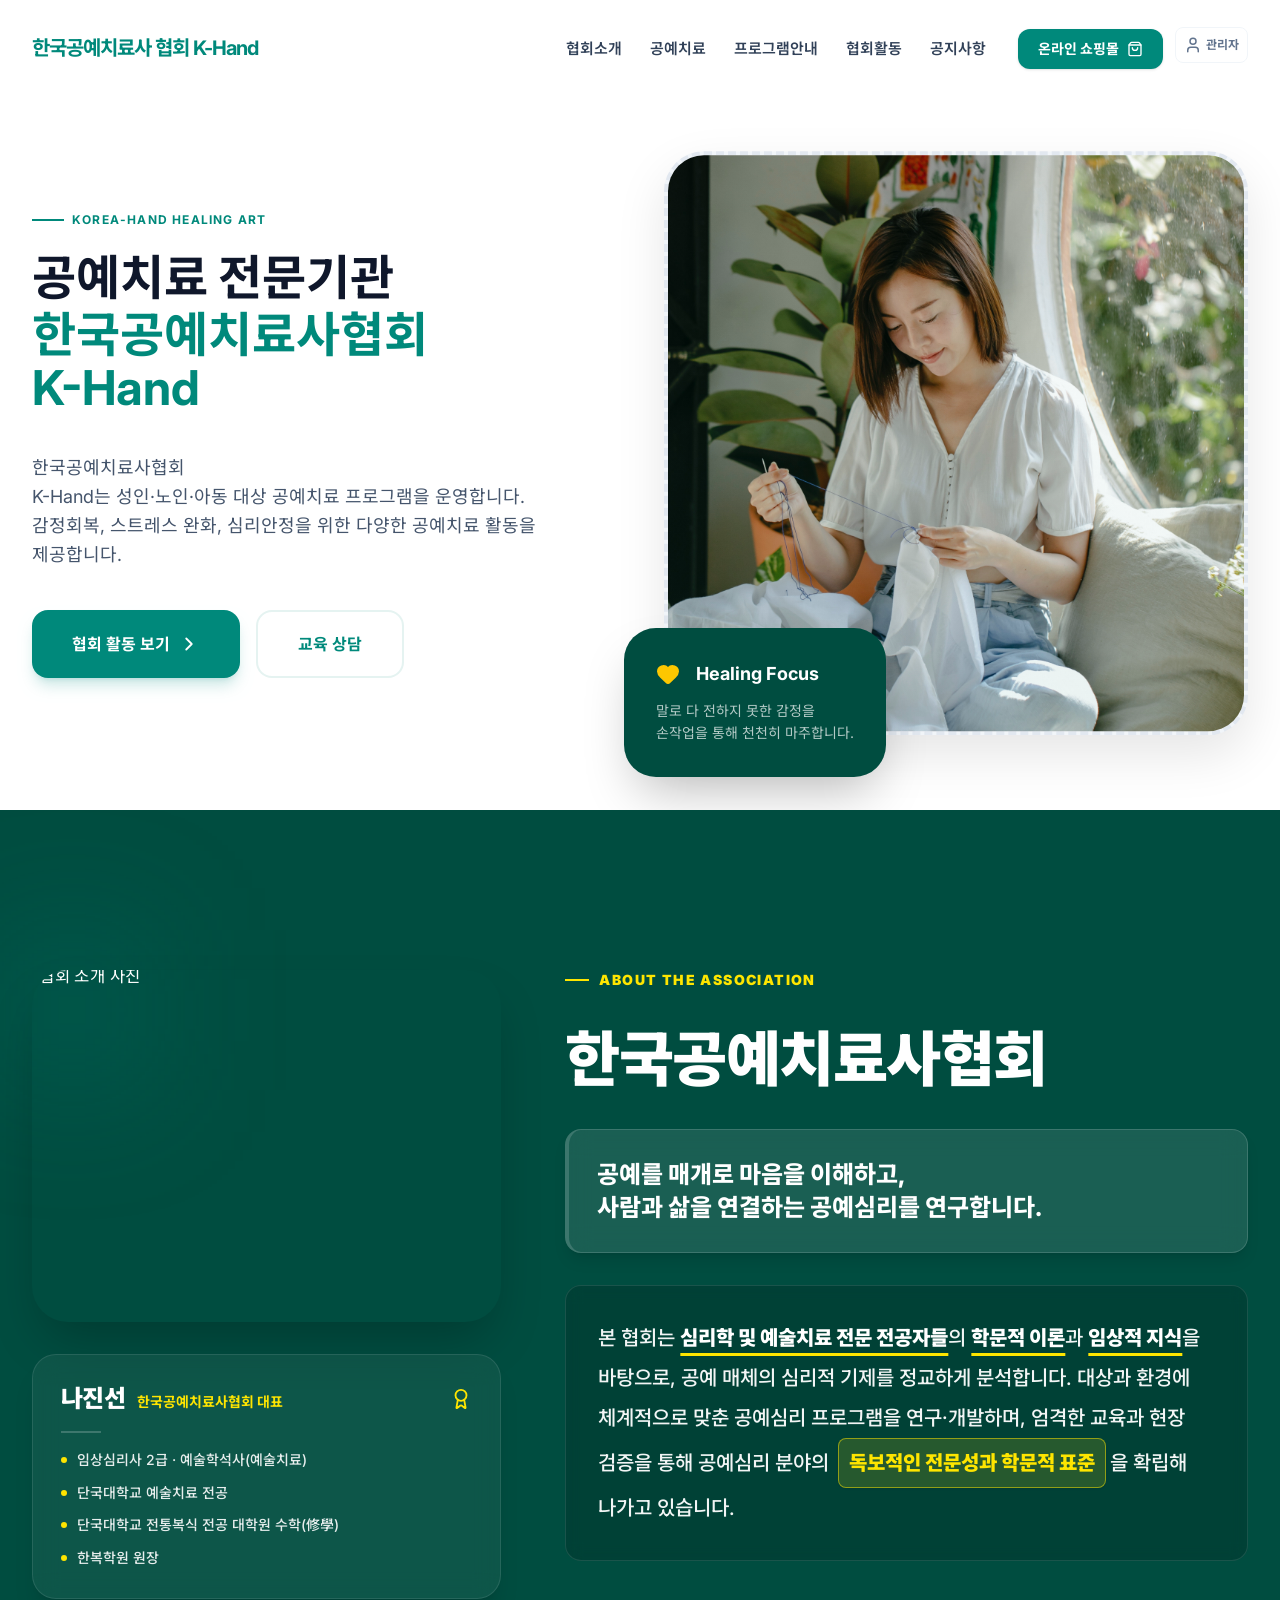
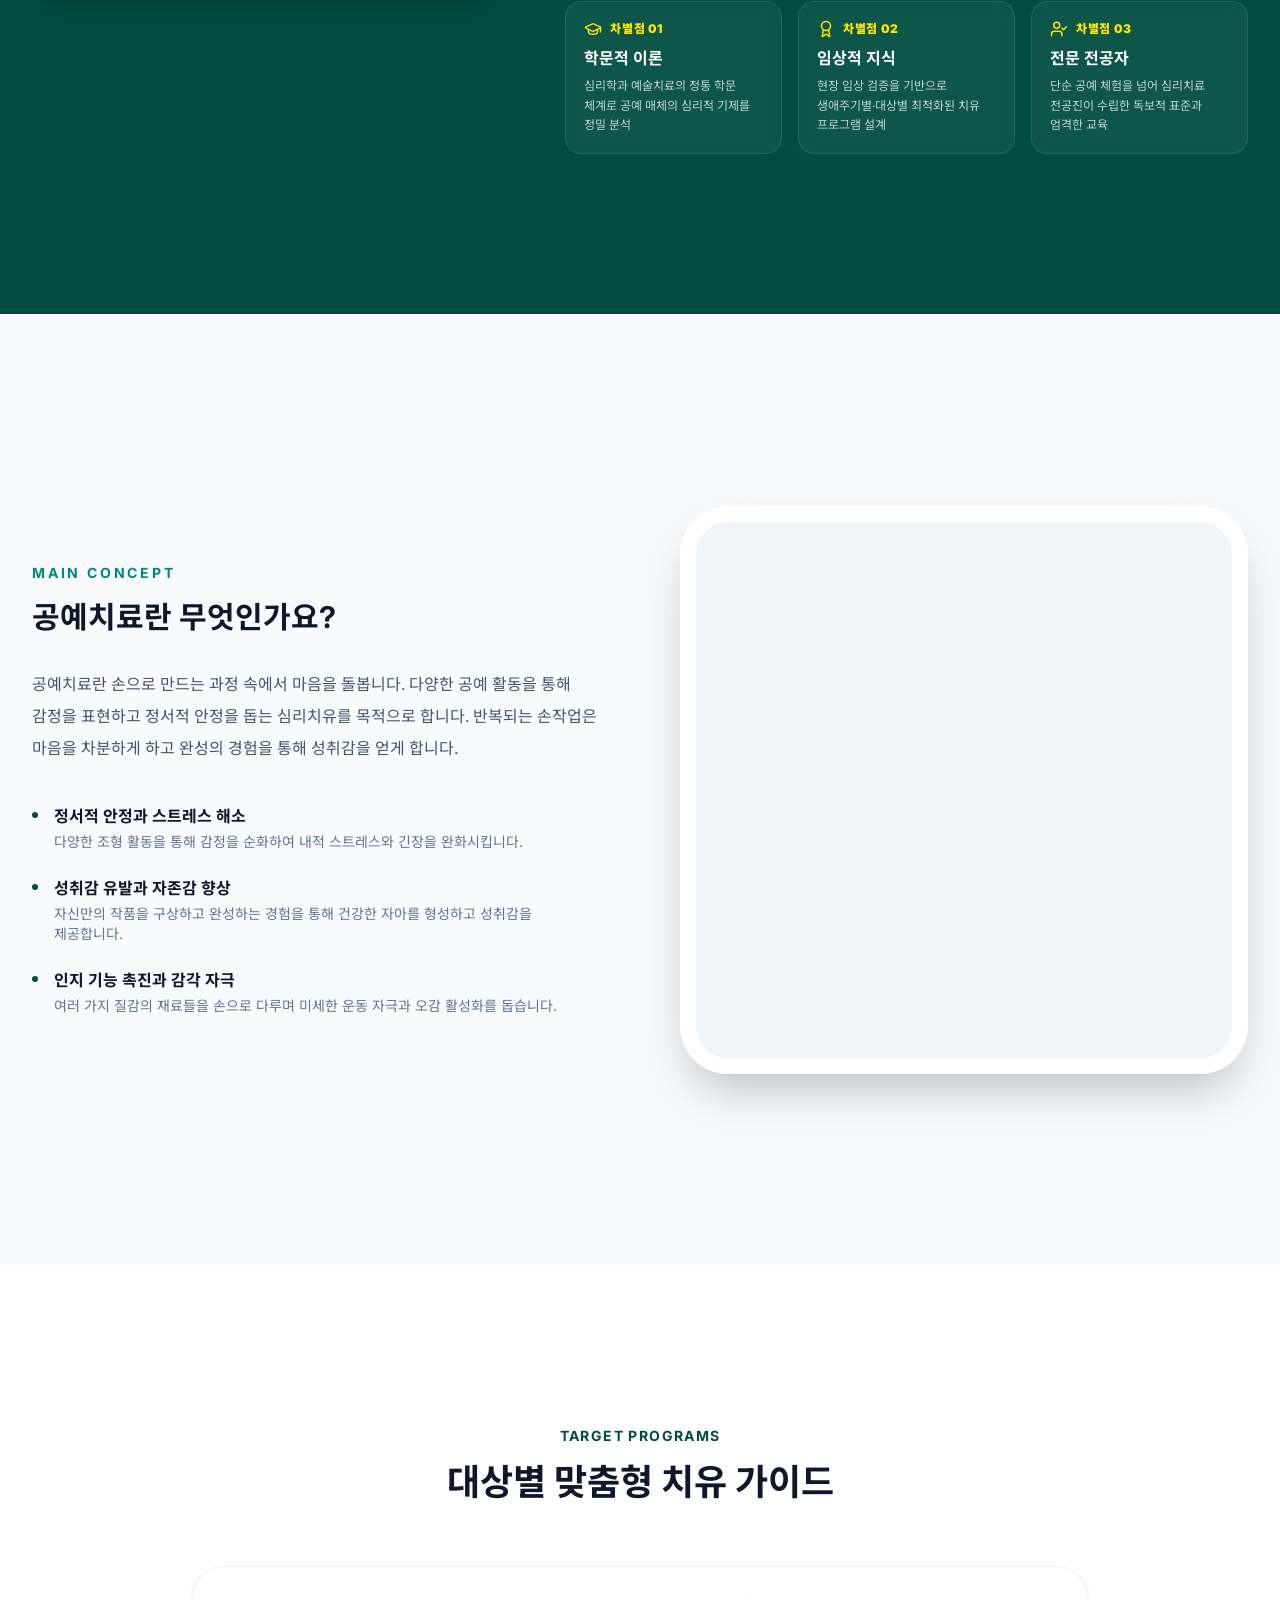
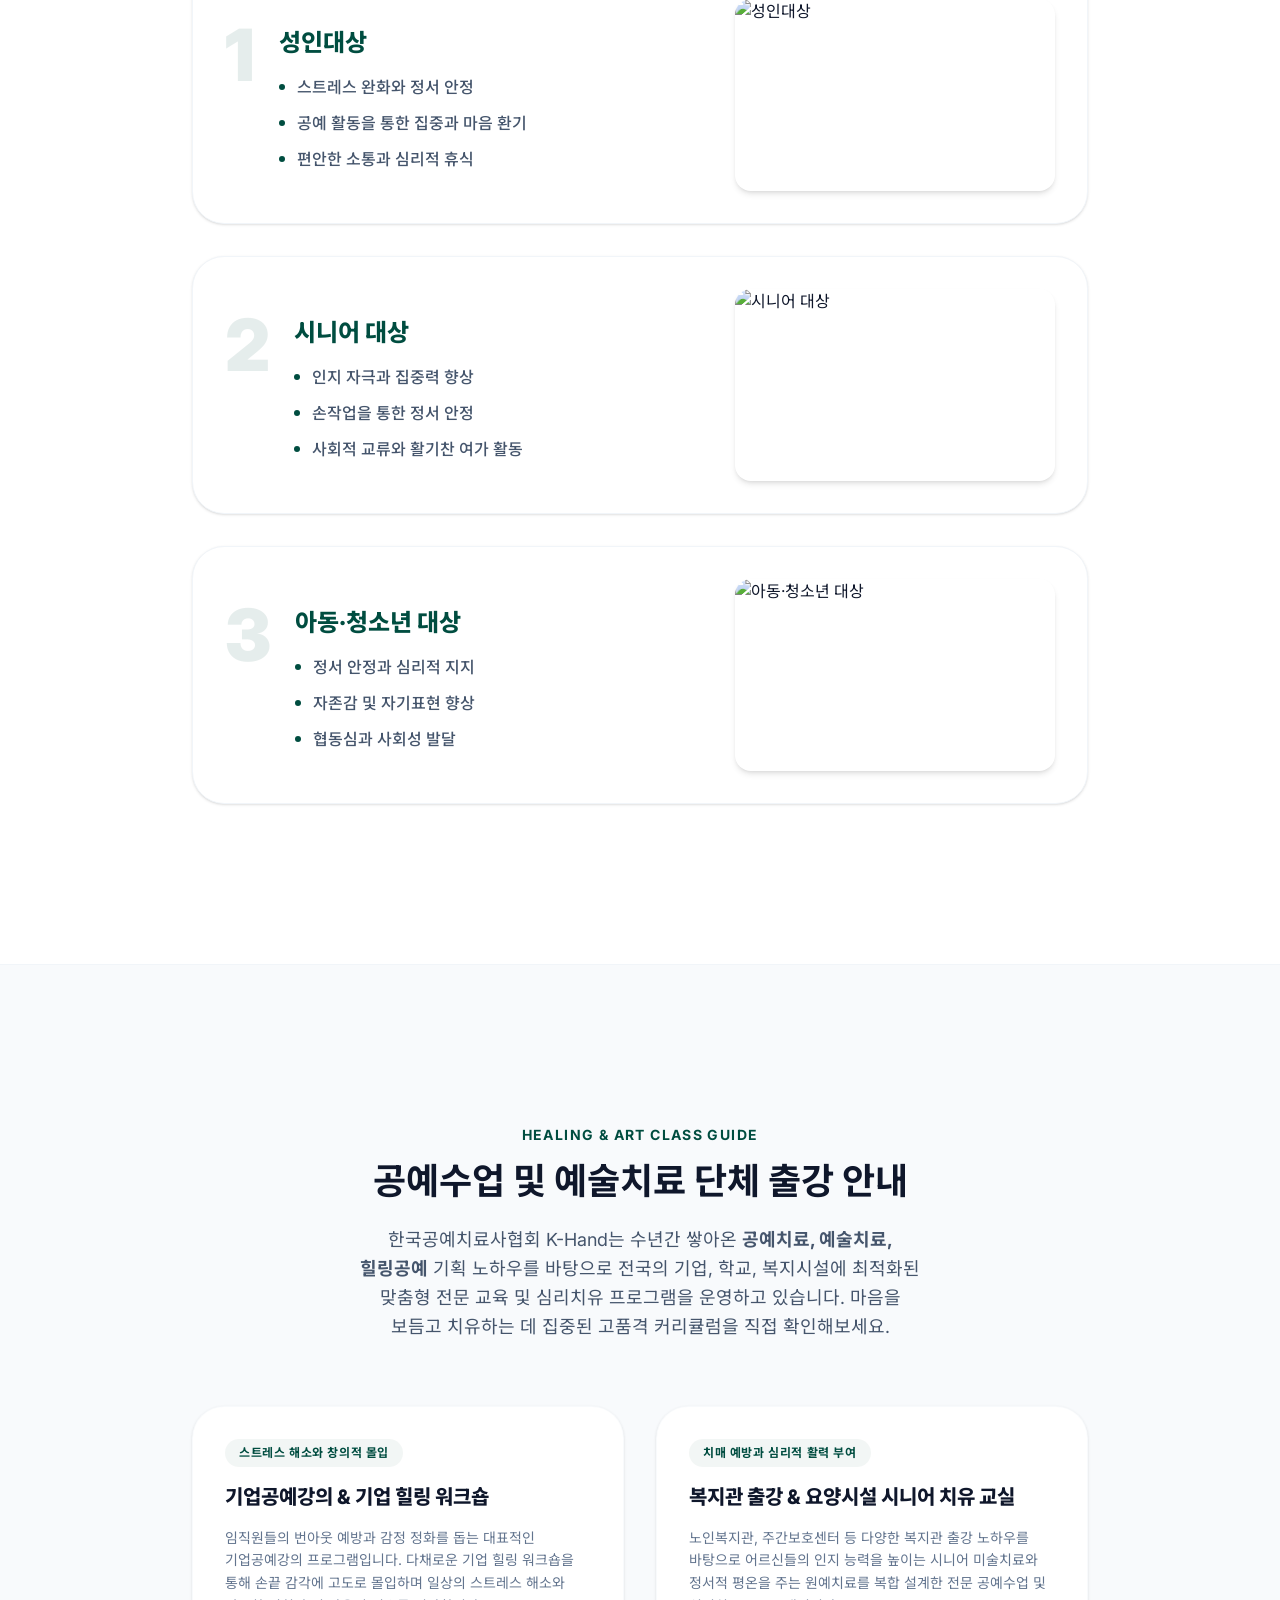
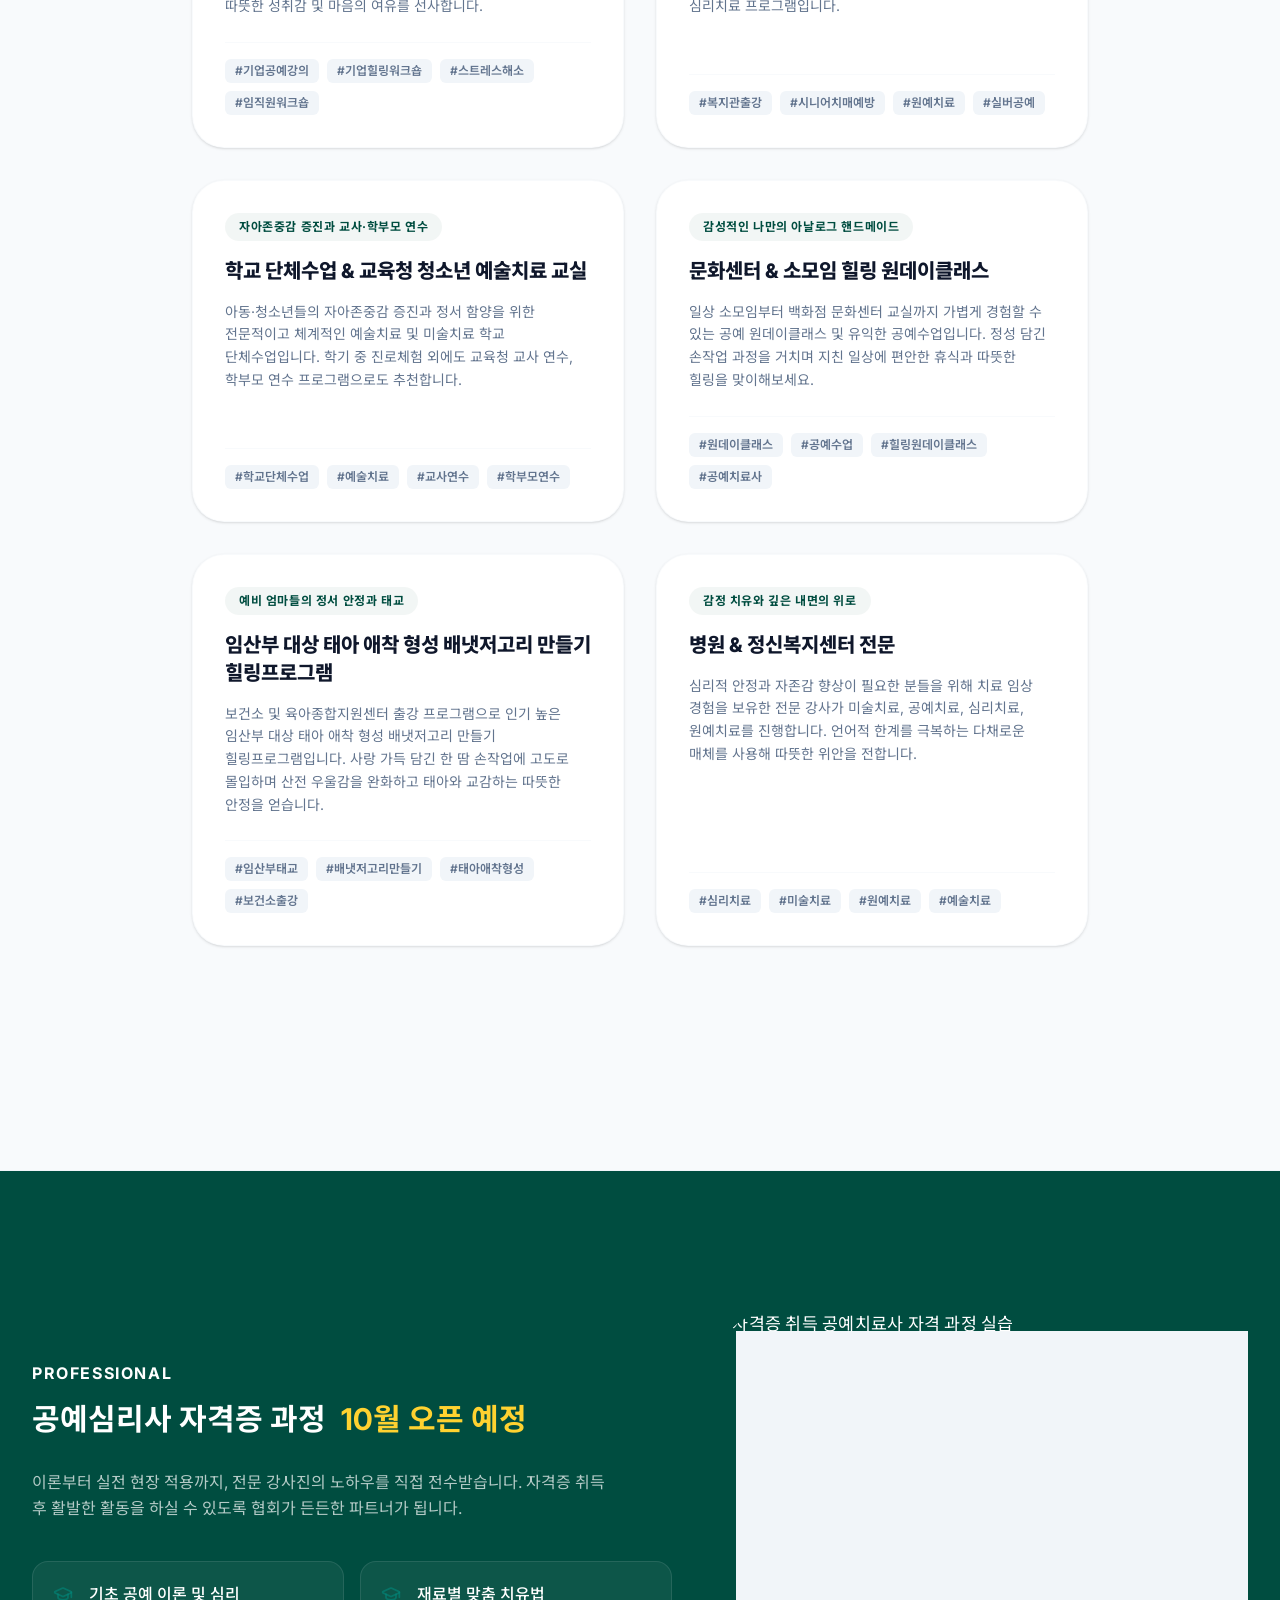
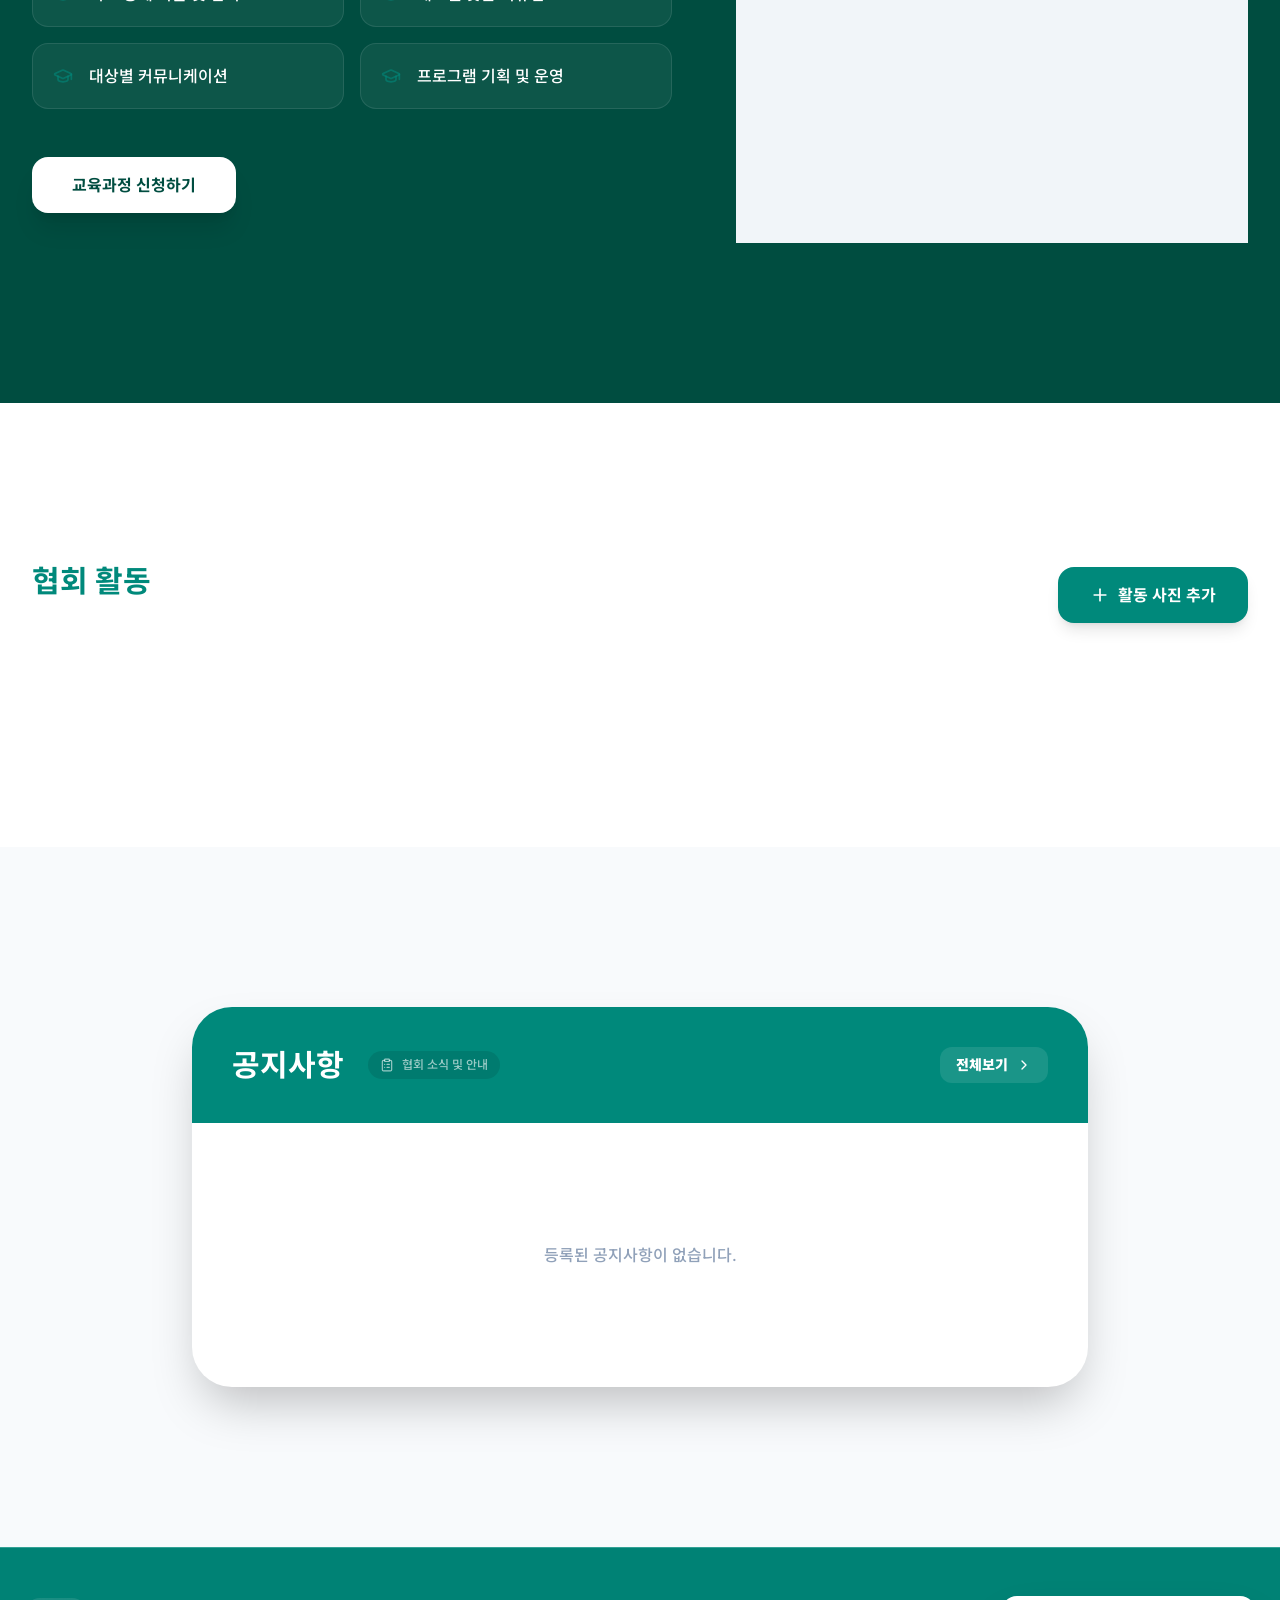
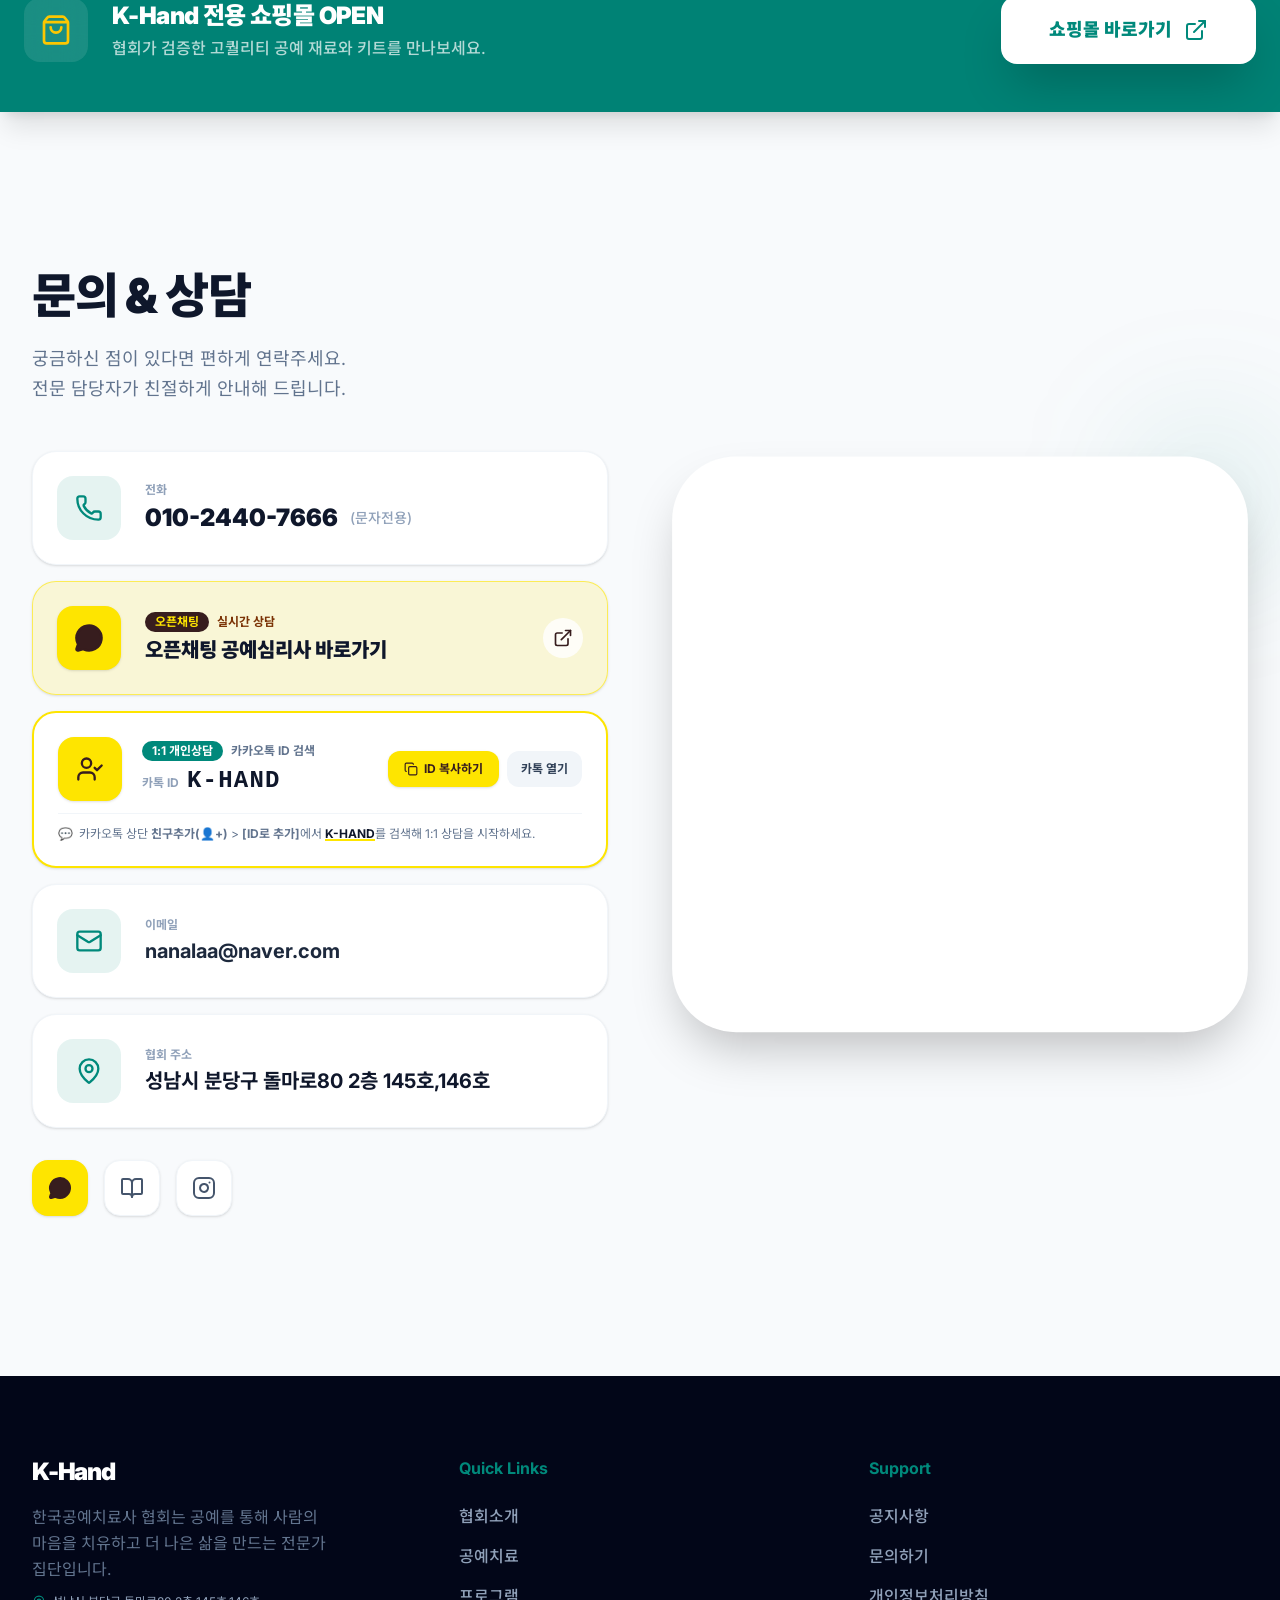
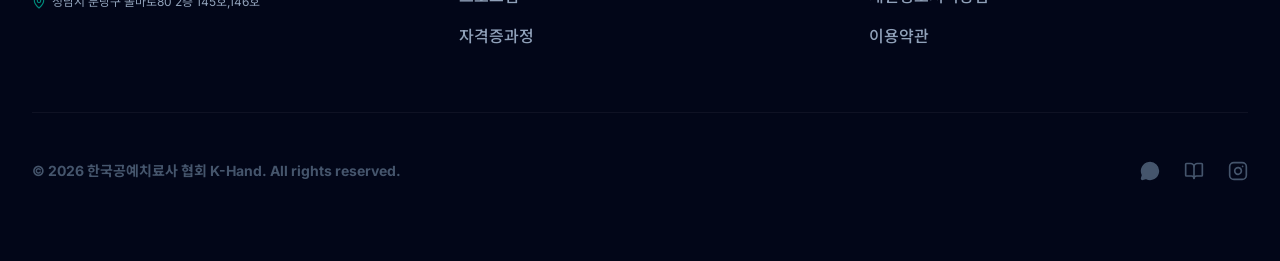
==== commit 576a3ba2: "Deploying to gh-pages from @ rahjinsun76/k-hand@b8c05add2b502e63571f276bc0d03a6005c32753 🚀" ====
--- a/index.html
+++ b/index.html
@@ -46,8 +46,8 @@
       ]
     }
     </script>
-  <script type="module" crossorigin src="/assets/index-NT7bRdIb.js"></script>
-  <link rel="stylesheet" crossorigin href="/assets/index-DYG6Gwm8.css">
+  <script type="module" crossorigin src="/assets/index-CDK8XY6N.js"></script>
+  <link rel="stylesheet" crossorigin href="/assets/index-DaLbKTxE.css">
 </head>
 <body>
     <div id="root"></div>
--- a/assets/index-DaLbKTxE.css
+++ b/assets/index-DaLbKTxE.css
@@ -0,0 +1 @@
+@import"https://fonts.googleapis.com/css2?family=Inter:wght@400;500;600;700&family=Noto+Sans+KR:wght@300;400;500;700&display=swap";/*! tailwindcss v4.3.0 | MIT License | https://tailwindcss.com */@layer properties{@supports (((-webkit-hyphens:none)) and (not (margin-trim:inline))) or ((-moz-orient:inline) and (not (color:rgb(from red r g b)))){*,:before,:after,::backdrop{--tw-translate-x:0;--tw-translate-y:0;--tw-translate-z:0;--tw-space-y-reverse:0;--tw-space-x-reverse:0;--tw-divide-y-reverse:0;--tw-border-style:solid;--tw-gradient-position:initial;--tw-gradient-from:#0000;--tw-gradient-via:#0000;--tw-gradient-to:#0000;--tw-gradient-stops:initial;--tw-gradient-via-stops:initial;--tw-gradient-from-position:0%;--tw-gradient-via-position:50%;--tw-gradient-to-position:100%;--tw-leading:initial;--tw-font-weight:initial;--tw-tracking:initial;--tw-shadow:0 0 #0000;--tw-shadow-color:initial;--tw-shadow-alpha:100%;--tw-inset-shadow:0 0 #0000;--tw-inset-shadow-color:initial;--tw-inset-shadow-alpha:100%;--tw-ring-color:initial;--tw-ring-shadow:0 0 #0000;--tw-inset-ring-color:initial;--tw-inset-ring-shadow:0 0 #0000;--tw-ring-inset:initial;--tw-ring-offset-width:0px;--tw-ring-offset-color:#fff;--tw-ring-offset-shadow:0 0 #0000;--tw-blur:initial;--tw-brightness:initial;--tw-contrast:initial;--tw-grayscale:initial;--tw-hue-rotate:initial;--tw-invert:initial;--tw-opacity:initial;--tw-saturate:initial;--tw-sepia:initial;--tw-drop-shadow:initial;--tw-drop-shadow-color:initial;--tw-drop-shadow-alpha:100%;--tw-drop-shadow-size:initial;--tw-backdrop-blur:initial;--tw-backdrop-brightness:initial;--tw-backdrop-contrast:initial;--tw-backdrop-grayscale:initial;--tw-backdrop-hue-rotate:initial;--tw-backdrop-invert:initial;--tw-backdrop-opacity:initial;--tw-backdrop-saturate:initial;--tw-backdrop-sepia:initial;--tw-duration:initial;--tw-scale-x:1;--tw-scale-y:1;--tw-scale-z:1}}}@layer theme{:root,:host{--font-sans:"Inter", "Noto Sans KR", ui-sans-serif, system-ui, sans-serif;--font-mono:ui-monospace, SFMono-Regular, Menlo, Monaco, Consolas, "Liberation Mono", "Courier New", monospace;--color-red-50:oklch(97.1% .013 17.38);--color-red-100:oklch(93.6% .032 17.717);--color-red-200:oklch(88.5% .062 18.334);--color-red-500:oklch(63.7% .237 25.331);--color-red-600:oklch(57.7% .245 27.325);--color-red-700:oklch(50.5% .213 27.518);--color-amber-300:oklch(87.9% .169 91.605);--color-amber-900:oklch(41.4% .112 45.904);--color-yellow-400:oklch(85.2% .199 91.936);--color-emerald-600:oklch(59.6% .145 163.225);--color-blue-50:oklch(97% .014 254.604);--color-blue-500:oklch(62.3% .214 259.815);--color-slate-50:oklch(98.4% .003 247.858);--color-slate-100:oklch(96.8% .007 247.896);--color-slate-200:oklch(92.9% .013 255.508);--color-slate-300:oklch(86.9% .022 252.894);--color-slate-400:oklch(70.4% .04 256.788);--color-slate-500:oklch(55.4% .046 257.417);--color-slate-600:oklch(44.6% .043 257.281);--color-slate-700:oklch(37.2% .044 257.287);--color-slate-800:oklch(27.9% .041 260.031);--color-slate-900:oklch(20.8% .042 265.755);--color-slate-950:oklch(12.9% .042 264.695);--color-black:#000;--color-white:#fff;--spacing:.25rem;--container-xs:20rem;--container-sm:24rem;--container-md:28rem;--container-lg:32rem;--container-xl:36rem;--container-2xl:42rem;--container-4xl:56rem;--container-7xl:80rem;--text-xs:.75rem;--text-xs--line-height:calc(1 / .75);--text-sm:.875rem;--text-sm--line-height:calc(1.25 / .875);--text-base:1rem;--text-base--line-height: 1.5 ;--text-lg:1.125rem;--text-lg--line-height:calc(1.75 / 1.125);--text-xl:1.25rem;--text-xl--line-height:calc(1.75 / 1.25);--text-2xl:1.5rem;--text-2xl--line-height:calc(2 / 1.5);--text-3xl:1.875rem;--text-3xl--line-height: 1.2 ;--text-4xl:2.25rem;--text-4xl--line-height:calc(2.5 / 2.25);--text-5xl:3rem;--text-5xl--line-height:1;--text-6xl:3.75rem;--text-6xl--line-height:1;--text-7xl:4.5rem;--text-7xl--line-height:1;--font-weight-normal:400;--font-weight-medium:500;--font-weight-semibold:600;--font-weight-bold:700;--font-weight-extrabold:800;--font-weight-black:900;--tracking-tighter:-.05em;--tracking-tight:-.025em;--tracking-wider:.05em;--tracking-widest:.1em;--leading-tight:1.25;--leading-snug:1.375;--leading-relaxed:1.625;--leading-loose:2;--radius-md:.375rem;--radius-lg:.5rem;--radius-xl:.75rem;--radius-2xl:1rem;--radius-3xl:1.5rem;--blur-sm:8px;--blur-md:12px;--blur-3xl:64px;--aspect-video:16 / 9;--default-transition-duration:.15s;--default-transition-timing-function:cubic-bezier(.4, 0, .2, 1);--default-font-family:var(--font-sans);--default-mono-font-family:var(--font-mono);--color-primary:#00897b;--color-primary-dark:#00695c;--color-secondary:#e0f2f1}}@layer base{*,:after,:before,::backdrop{box-sizing:border-box;border:0 solid;margin:0;padding:0}::file-selector-button{box-sizing:border-box;border:0 solid;margin:0;padding:0}html,:host{-webkit-text-size-adjust:100%;-moz-tab-size:4;tab-size:4;line-height:1.5;font-family:var(--default-font-family,ui-sans-serif, system-ui, sans-serif, "Apple Color Emoji", "Segoe UI Emoji", "Segoe UI Symbol", "Noto Color Emoji");font-feature-settings:var(--default-font-feature-settings,normal);font-variation-settings:var(--default-font-variation-settings,normal);-webkit-tap-highlight-color:transparent}hr{height:0;color:inherit;border-top-width:1px}abbr:where([title]){-webkit-text-decoration:underline dotted;text-decoration:underline dotted}h1,h2,h3,h4,h5,h6{font-size:inherit;font-weight:inherit}a{color:inherit;-webkit-text-decoration:inherit;text-decoration:inherit}b,strong{font-weight:bolder}code,kbd,samp,pre{font-family:var(--default-mono-font-family,ui-monospace, SFMono-Regular, Menlo, Monaco, Consolas, "Liberation Mono", "Courier New", monospace);font-feature-settings:var(--default-mono-font-feature-settings,normal);font-variation-settings:var(--default-mono-font-variation-settings,normal);font-size:1em}small{font-size:80%}sub,sup{vertical-align:baseline;font-size:75%;line-height:0;position:relative}sub{bottom:-.25em}sup{top:-.5em}table{text-indent:0;border-color:inherit;border-collapse:collapse}:-moz-focusring{outline:auto}progress{vertical-align:baseline}summary{display:list-item}ol,ul,menu{list-style:none}img,svg,video,canvas,audio,iframe,embed,object{vertical-align:middle;display:block}img,video{max-width:100%;height:auto}button,input,select,optgroup,textarea{font:inherit;font-feature-settings:inherit;font-variation-settings:inherit;letter-spacing:inherit;color:inherit;opacity:1;background-color:#0000;border-radius:0}::file-selector-button{font:inherit;font-feature-settings:inherit;font-variation-settings:inherit;letter-spacing:inherit;color:inherit;opacity:1;background-color:#0000;border-radius:0}:where(select:is([multiple],[size])) optgroup{font-weight:bolder}:where(select:is([multiple],[size])) optgroup option{padding-inline-start:20px}::file-selector-button{margin-inline-end:4px}::placeholder{opacity:1}@supports (not ((-webkit-appearance:-apple-pay-button))) or (contain-intrinsic-size:1px){::placeholder{color:currentColor}@supports (color:color-mix(in lab,red,red)){::placeholder{color:color-mix(in oklab,currentcolor 50%,transparent)}}}textarea{resize:vertical}::-webkit-search-decoration{-webkit-appearance:none}::-webkit-date-and-time-value{min-height:1lh;text-align:inherit}::-webkit-datetime-edit{display:inline-flex}::-webkit-datetime-edit-fields-wrapper{padding:0}::-webkit-datetime-edit{padding-block:0}::-webkit-datetime-edit-year-field{padding-block:0}::-webkit-datetime-edit-month-field{padding-block:0}::-webkit-datetime-edit-day-field{padding-block:0}::-webkit-datetime-edit-hour-field{padding-block:0}::-webkit-datetime-edit-minute-field{padding-block:0}::-webkit-datetime-edit-second-field{padding-block:0}::-webkit-datetime-edit-millisecond-field{padding-block:0}::-webkit-datetime-edit-meridiem-field{padding-block:0}::-webkit-calendar-picker-indicator{line-height:1}:-moz-ui-invalid{box-shadow:none}button,input:where([type=button],[type=reset],[type=submit]){-webkit-appearance:button;-moz-appearance:button;appearance:button}::file-selector-button{-webkit-appearance:button;-moz-appearance:button;appearance:button}::-webkit-inner-spin-button{height:auto}::-webkit-outer-spin-button{height:auto}[hidden]:where(:not([hidden=until-found])){display:none!important}body{background-color:var(--color-white);font-family:var(--font-sans);color:var(--color-slate-900)}}@layer components;@layer utilities{.pointer-events-none{pointer-events:none}.absolute{position:absolute}.fixed{position:fixed}.relative{position:relative}.inset-0{inset:calc(var(--spacing) * 0)}.-top-1{top:calc(var(--spacing) * -1)}.-top-3{top:calc(var(--spacing) * -3)}.-top-10{top:calc(var(--spacing) * -10)}.top-0{top:calc(var(--spacing) * 0)}.top-2{top:calc(var(--spacing) * 2)}.top-2\.5{top:calc(var(--spacing) * 2.5)}.top-3{top:calc(var(--spacing) * 3)}.top-4{top:calc(var(--spacing) * 4)}.top-20{top:calc(var(--spacing) * 20)}.-right-6{right:calc(var(--spacing) * -6)}.-right-8{right:calc(var(--spacing) * -8)}.-right-10{right:calc(var(--spacing) * -10)}.right-0{right:calc(var(--spacing) * 0)}.right-2{right:calc(var(--spacing) * 2)}.right-2\.5{right:calc(var(--spacing) * 2.5)}.right-3{right:calc(var(--spacing) * 3)}.right-4{right:calc(var(--spacing) * 4)}.right-5{right:calc(var(--spacing) * 5)}.right-6{right:calc(var(--spacing) * 6)}.right-\[-10\%\]{right:-10%}.-bottom-6{bottom:calc(var(--spacing) * -6)}.-bottom-10{bottom:calc(var(--spacing) * -10)}.bottom-4{bottom:calc(var(--spacing) * 4)}.bottom-5{bottom:calc(var(--spacing) * 5)}.bottom-6{bottom:calc(var(--spacing) * 6)}.-left-6{left:calc(var(--spacing) * -6)}.-left-10{left:calc(var(--spacing) * -10)}.left-0{left:calc(var(--spacing) * 0)}.left-1\/2{left:50%}.-z-10{z-index:-10}.z-10{z-index:10}.z-30{z-index:30}.z-50{z-index:50}.z-\[200\]{z-index:200}.z-\[300\]{z-index:300}.mx-1{margin-inline:calc(var(--spacing) * 1)}.mx-auto{margin-inline:auto}.my-4{margin-block:calc(var(--spacing) * 4)}.mt-1{margin-top:calc(var(--spacing) * 1)}.mt-2{margin-top:calc(var(--spacing) * 2)}.mt-3{margin-top:calc(var(--spacing) * 3)}.mt-4{margin-top:calc(var(--spacing) * 4)}.mt-6{margin-top:calc(var(--spacing) * 6)}.mt-12{margin-top:calc(var(--spacing) * 12)}.mb-1{margin-bottom:calc(var(--spacing) * 1)}.mb-1\.5{margin-bottom:calc(var(--spacing) * 1.5)}.mb-2{margin-bottom:calc(var(--spacing) * 2)}.mb-3{margin-bottom:calc(var(--spacing) * 3)}.mb-4{margin-bottom:calc(var(--spacing) * 4)}.mb-5{margin-bottom:calc(var(--spacing) * 5)}.mb-6{margin-bottom:calc(var(--spacing) * 6)}.mb-8{margin-bottom:calc(var(--spacing) * 8)}.mb-10{margin-bottom:calc(var(--spacing) * 10)}.mb-12{margin-bottom:calc(var(--spacing) * 12)}.mb-16{margin-bottom:calc(var(--spacing) * 16)}.ml-1{margin-left:calc(var(--spacing) * 1)}.ml-2{margin-left:calc(var(--spacing) * 2)}.ml-4{margin-left:calc(var(--spacing) * 4)}.block{display:block}.contents{display:contents}.flex{display:flex}.grid{display:grid}.hidden{display:none}.inline-block{display:inline-block}.table{display:table}.aspect-\[4\/3\]{aspect-ratio:4/3}.aspect-\[4\/5\]{aspect-ratio:4/5}.aspect-square{aspect-ratio:1}.aspect-video{aspect-ratio:var(--aspect-video)}.h-0\.5{height:calc(var(--spacing) * .5)}.h-1\.5{height:calc(var(--spacing) * 1.5)}.h-10{height:calc(var(--spacing) * 10)}.h-14{height:calc(var(--spacing) * 14)}.h-16{height:calc(var(--spacing) * 16)}.h-32{height:calc(var(--spacing) * 32)}.h-40{height:calc(var(--spacing) * 40)}.h-48{height:calc(var(--spacing) * 48)}.h-\[80\%\]{height:80%}.h-full{height:100%}.max-h-\[90vh\]{max-height:90vh}.min-h-\[90vh\]{min-height:90vh}.min-h-\[140px\]{min-height:140px}.min-h-\[200px\]{min-height:200px}.min-h-screen{min-height:100vh}.w-1\.5{width:calc(var(--spacing) * 1.5)}.w-6{width:calc(var(--spacing) * 6)}.w-8{width:calc(var(--spacing) * 8)}.w-10{width:calc(var(--spacing) * 10)}.w-14{width:calc(var(--spacing) * 14)}.w-16{width:calc(var(--spacing) * 16)}.w-32{width:calc(var(--spacing) * 32)}.w-40{width:calc(var(--spacing) * 40)}.w-\[60\%\]{width:60%}.w-full{width:100%}.max-w-2xl{max-width:var(--container-2xl)}.max-w-4xl{max-width:var(--container-4xl)}.max-w-7xl{max-width:var(--container-7xl)}.max-w-lg{max-width:var(--container-lg)}.max-w-md{max-width:var(--container-md)}.max-w-sm{max-width:var(--container-sm)}.max-w-xl{max-width:var(--container-xl)}.max-w-xs{max-width:var(--container-xs)}.flex-1{flex:1}.flex-shrink-0,.shrink-0{flex-shrink:0}.flex-grow{flex-grow:1}.-translate-x-1\/2{--tw-translate-x: -50% ;translate:var(--tw-translate-x) var(--tw-translate-y)}.rotate-90{rotate:90deg}.cursor-pointer{cursor:pointer}.resize-none{resize:none}.appearance-none{-webkit-appearance:none;-moz-appearance:none;appearance:none}.grid-cols-2{grid-template-columns:repeat(2,minmax(0,1fr))}.flex-col{flex-direction:column}.flex-wrap{flex-wrap:wrap}.items-baseline{align-items:baseline}.items-center{align-items:center}.items-start{align-items:flex-start}.justify-between{justify-content:space-between}.justify-center{justify-content:center}.gap-1{gap:calc(var(--spacing) * 1)}.gap-1\.5{gap:calc(var(--spacing) * 1.5)}.gap-2{gap:calc(var(--spacing) * 2)}.gap-2\.5{gap:calc(var(--spacing) * 2.5)}.gap-3{gap:calc(var(--spacing) * 3)}.gap-4{gap:calc(var(--spacing) * 4)}.gap-5{gap:calc(var(--spacing) * 5)}.gap-6{gap:calc(var(--spacing) * 6)}.gap-8{gap:calc(var(--spacing) * 8)}.gap-12{gap:calc(var(--spacing) * 12)}.gap-16{gap:calc(var(--spacing) * 16)}.gap-20{gap:calc(var(--spacing) * 20)}:where(.space-y-1>:not(:last-child)){--tw-space-y-reverse:0;margin-block-start:calc(calc(var(--spacing) * 1) * var(--tw-space-y-reverse));margin-block-end:calc(calc(var(--spacing) * 1) * calc(1 - var(--tw-space-y-reverse)))}:where(.space-y-2>:not(:last-child)){--tw-space-y-reverse:0;margin-block-start:calc(calc(var(--spacing) * 2) * var(--tw-space-y-reverse));margin-block-end:calc(calc(var(--spacing) * 2) * calc(1 - var(--tw-space-y-reverse)))}:where(.space-y-2\.5>:not(:last-child)){--tw-space-y-reverse:0;margin-block-start:calc(calc(var(--spacing) * 2.5) * var(--tw-space-y-reverse));margin-block-end:calc(calc(var(--spacing) * 2.5) * calc(1 - var(--tw-space-y-reverse)))}:where(.space-y-3>:not(:last-child)){--tw-space-y-reverse:0;margin-block-start:calc(calc(var(--spacing) * 3) * var(--tw-space-y-reverse));margin-block-end:calc(calc(var(--spacing) * 3) * calc(1 - var(--tw-space-y-reverse)))}:where(.space-y-4>:not(:last-child)){--tw-space-y-reverse:0;margin-block-start:calc(calc(var(--spacing) * 4) * var(--tw-space-y-reverse));margin-block-end:calc(calc(var(--spacing) * 4) * calc(1 - var(--tw-space-y-reverse)))}:where(.space-y-6>:not(:last-child)){--tw-space-y-reverse:0;margin-block-start:calc(calc(var(--spacing) * 6) * var(--tw-space-y-reverse));margin-block-end:calc(calc(var(--spacing) * 6) * calc(1 - var(--tw-space-y-reverse)))}:where(.space-y-8>:not(:last-child)){--tw-space-y-reverse:0;margin-block-start:calc(calc(var(--spacing) * 8) * var(--tw-space-y-reverse));margin-block-end:calc(calc(var(--spacing) * 8) * calc(1 - var(--tw-space-y-reverse)))}:where(.space-x-1>:not(:last-child)){--tw-space-x-reverse:0;margin-inline-start:calc(calc(var(--spacing) * 1) * var(--tw-space-x-reverse));margin-inline-end:calc(calc(var(--spacing) * 1) * calc(1 - var(--tw-space-x-reverse)))}:where(.divide-y>:not(:last-child)){--tw-divide-y-reverse:0;border-bottom-style:var(--tw-border-style);border-top-style:var(--tw-border-style);border-top-width:calc(1px * var(--tw-divide-y-reverse));border-bottom-width:calc(1px * calc(1 - var(--tw-divide-y-reverse)))}:where(.divide-slate-100>:not(:last-child)){border-color:var(--color-slate-100)}.overflow-hidden{overflow:hidden}.overflow-y-auto{overflow-y:auto}.rounded{border-radius:.25rem}.rounded-2xl{border-radius:var(--radius-2xl)}.rounded-3xl{border-radius:var(--radius-3xl)}.rounded-\[24px\]{border-radius:24px}.rounded-\[32px\]{border-radius:32px}.rounded-\[36px\]{border-radius:36px}.rounded-\[40px\]{border-radius:40px}.rounded-\[48px\]{border-radius:48px}.rounded-\[56px\]{border-radius:56px}.rounded-\[64px\]{border-radius:64px}.rounded-full{border-radius:3.40282e38px}.rounded-lg{border-radius:var(--radius-lg)}.rounded-md{border-radius:var(--radius-md)}.rounded-xl{border-radius:var(--radius-xl)}.border{border-style:var(--tw-border-style);border-width:1px}.border-2{border-style:var(--tw-border-style);border-width:2px}.border-4{border-style:var(--tw-border-style);border-width:4px}.border-\[16px\]{border-style:var(--tw-border-style);border-width:16px}.border-y{border-block-style:var(--tw-border-style);border-block-width:1px}.border-t{border-top-style:var(--tw-border-style);border-top-width:1px}.border-r{border-right-style:var(--tw-border-style);border-right-width:1px}.border-b{border-bottom-style:var(--tw-border-style);border-bottom-width:1px}.border-l-4{border-left-style:var(--tw-border-style);border-left-width:4px}.border-dashed{--tw-border-style:dashed;border-style:dashed}.border-none{--tw-border-style:none;border-style:none}.border-\[\#FEE500\]{border-color:#fee500}.border-\[\#FEE500\]\/50{border-color:#fee50080}.border-\[\#FEE500\]\/60{border-color:#fee50099}.border-primary\/10{border-color:#00897b1a}@supports (color:color-mix(in lab,red,red)){.border-primary\/10{border-color:color-mix(in oklab,var(--color-primary) 10%,transparent)}}.border-primary\/30{border-color:#00897b4d}@supports (color:color-mix(in lab,red,red)){.border-primary\/30{border-color:color-mix(in oklab,var(--color-primary) 30%,transparent)}}.border-red-200{border-color:var(--color-red-200)}.border-slate-50{border-color:var(--color-slate-50)}.border-slate-100{border-color:var(--color-slate-100)}.border-slate-100\/50{border-color:#f1f5f980}@supports (color:color-mix(in lab,red,red)){.border-slate-100\/50{border-color:color-mix(in oklab,var(--color-slate-100) 50%,transparent)}}.border-slate-200{border-color:var(--color-slate-200)}.border-white{border-color:var(--color-white)}.border-white\/5{border-color:#ffffff0d}@supports (color:color-mix(in lab,red,red)){.border-white\/5{border-color:color-mix(in oklab,var(--color-white) 5%,transparent)}}.border-white\/10{border-color:#ffffff1a}@supports (color:color-mix(in lab,red,red)){.border-white\/10{border-color:color-mix(in oklab,var(--color-white) 10%,transparent)}}.border-white\/15{border-color:#ffffff26}@supports (color:color-mix(in lab,red,red)){.border-white\/15{border-color:color-mix(in oklab,var(--color-white) 15%,transparent)}}.border-white\/20{border-color:#fff3}@supports (color:color-mix(in lab,red,red)){.border-white\/20{border-color:color-mix(in oklab,var(--color-white) 20%,transparent)}}.bg-\[\#004D40\]{background-color:#004d40}.bg-\[\#004D40\]\/5{background-color:#004d400d}.bg-\[\#004D40\]\/10{background-color:#004d401a}.bg-\[\#371D1E\]{background-color:#371d1e}.bg-\[\#FEE500\]{background-color:#fee500}.bg-\[\#FEE500\]\/15{background-color:#fee50026}.bg-black\/5{background-color:#0000000d}@supports (color:color-mix(in lab,red,red)){.bg-black\/5{background-color:color-mix(in oklab,var(--color-black) 5%,transparent)}}.bg-black\/10{background-color:#0000001a}@supports (color:color-mix(in lab,red,red)){.bg-black\/10{background-color:color-mix(in oklab,var(--color-black) 10%,transparent)}}.bg-black\/15{background-color:#00000026}@supports (color:color-mix(in lab,red,red)){.bg-black\/15{background-color:color-mix(in oklab,var(--color-black) 15%,transparent)}}.bg-black\/40{background-color:#0006}@supports (color:color-mix(in lab,red,red)){.bg-black\/40{background-color:color-mix(in oklab,var(--color-black) 40%,transparent)}}.bg-black\/60{background-color:#0009}@supports (color:color-mix(in lab,red,red)){.bg-black\/60{background-color:color-mix(in oklab,var(--color-black) 60%,transparent)}}.bg-black\/80{background-color:#000c}@supports (color:color-mix(in lab,red,red)){.bg-black\/80{background-color:color-mix(in oklab,var(--color-black) 80%,transparent)}}.bg-emerald-600{background-color:var(--color-emerald-600)}.bg-primary{background-color:var(--color-primary)}.bg-primary\/10{background-color:#00897b1a}@supports (color:color-mix(in lab,red,red)){.bg-primary\/10{background-color:color-mix(in oklab,var(--color-primary) 10%,transparent)}}.bg-primary\/20{background-color:#00897b33}@supports (color:color-mix(in lab,red,red)){.bg-primary\/20{background-color:color-mix(in oklab,var(--color-primary) 20%,transparent)}}.bg-red-50{background-color:var(--color-red-50)}.bg-red-100{background-color:var(--color-red-100)}.bg-red-600{background-color:var(--color-red-600)}.bg-secondary\/20{background-color:#e0f2f133}@supports (color:color-mix(in lab,red,red)){.bg-secondary\/20{background-color:color-mix(in oklab,var(--color-secondary) 20%,transparent)}}.bg-slate-50{background-color:var(--color-slate-50)}.bg-slate-100{background-color:var(--color-slate-100)}.bg-slate-200{background-color:var(--color-slate-200)}.bg-slate-300{background-color:var(--color-slate-300)}.bg-slate-950{background-color:var(--color-slate-950)}.bg-transparent{background-color:#0000}.bg-white{background-color:var(--color-white)}.bg-white\/5{background-color:#ffffff0d}@supports (color:color-mix(in lab,red,red)){.bg-white\/5{background-color:color-mix(in oklab,var(--color-white) 5%,transparent)}}.bg-white\/10{background-color:#ffffff1a}@supports (color:color-mix(in lab,red,red)){.bg-white\/10{background-color:color-mix(in oklab,var(--color-white) 10%,transparent)}}.bg-white\/20{background-color:#fff3}@supports (color:color-mix(in lab,red,red)){.bg-white\/20{background-color:color-mix(in oklab,var(--color-white) 20%,transparent)}}.bg-white\/25{background-color:#ffffff40}@supports (color:color-mix(in lab,red,red)){.bg-white\/25{background-color:color-mix(in oklab,var(--color-white) 25%,transparent)}}.bg-white\/80{background-color:#fffc}@supports (color:color-mix(in lab,red,red)){.bg-white\/80{background-color:color-mix(in oklab,var(--color-white) 80%,transparent)}}.bg-gradient-to-tr{--tw-gradient-position:to top right in oklab;background-image:linear-gradient(var(--tw-gradient-stops))}.from-primary\/10{--tw-gradient-from:#00897b1a}@supports (color:color-mix(in lab,red,red)){.from-primary\/10{--tw-gradient-from:color-mix(in oklab, var(--color-primary) 10%, transparent)}}.from-primary\/10{--tw-gradient-stops:var(--tw-gradient-via-stops,var(--tw-gradient-position), var(--tw-gradient-from) var(--tw-gradient-from-position), var(--tw-gradient-to) var(--tw-gradient-to-position))}.to-transparent{--tw-gradient-to:transparent;--tw-gradient-stops:var(--tw-gradient-via-stops,var(--tw-gradient-position), var(--tw-gradient-from) var(--tw-gradient-from-position), var(--tw-gradient-to) var(--tw-gradient-to-position))}.fill-\[\#371D1E\]{fill:#371d1e}.fill-current{fill:currentColor}.object-cover{object-fit:cover}.p-1{padding:calc(var(--spacing) * 1)}.p-1\.5{padding:calc(var(--spacing) * 1.5)}.p-2{padding:calc(var(--spacing) * 2)}.p-2\.5{padding:calc(var(--spacing) * 2.5)}.p-4{padding:calc(var(--spacing) * 4)}.p-4\.5{padding:calc(var(--spacing) * 4.5)}.p-5{padding:calc(var(--spacing) * 5)}.p-6{padding:calc(var(--spacing) * 6)}.p-7{padding:calc(var(--spacing) * 7)}.p-8{padding:calc(var(--spacing) * 8)}.px-2\.5{padding-inline:calc(var(--spacing) * 2.5)}.px-3{padding-inline:calc(var(--spacing) * 3)}.px-3\.5{padding-inline:calc(var(--spacing) * 3.5)}.px-4{padding-inline:calc(var(--spacing) * 4)}.px-5{padding-inline:calc(var(--spacing) * 5)}.px-6{padding-inline:calc(var(--spacing) * 6)}.px-8{padding-inline:calc(var(--spacing) * 8)}.px-10{padding-inline:calc(var(--spacing) * 10)}.px-12{padding-inline:calc(var(--spacing) * 12)}.\!py-0{padding-block:calc(var(--spacing) * 0)!important}.py-0\.5{padding-block:calc(var(--spacing) * .5)}.py-1{padding-block:calc(var(--spacing) * 1)}.py-1\.5{padding-block:calc(var(--spacing) * 1.5)}.py-2{padding-block:calc(var(--spacing) * 2)}.py-2\.5{padding-block:calc(var(--spacing) * 2.5)}.py-3{padding-block:calc(var(--spacing) * 3)}.py-3\.5{padding-block:calc(var(--spacing) * 3.5)}.py-4{padding-block:calc(var(--spacing) * 4)}.py-5{padding-block:calc(var(--spacing) * 5)}.py-6{padding-block:calc(var(--spacing) * 6)}.py-8{padding-block:calc(var(--spacing) * 8)}.py-20{padding-block:calc(var(--spacing) * 20)}.py-24{padding-block:calc(var(--spacing) * 24)}.pt-2{padding-top:calc(var(--spacing) * 2)}.pt-3{padding-top:calc(var(--spacing) * 3)}.pt-4{padding-top:calc(var(--spacing) * 4)}.pt-12{padding-top:calc(var(--spacing) * 12)}.pt-20{padding-top:calc(var(--spacing) * 20)}.pb-6{padding-bottom:calc(var(--spacing) * 6)}.text-center{text-align:center}.text-left{text-align:left}.font-mono{font-family:var(--font-mono)}.font-sans{font-family:var(--font-sans)}.text-2xl{font-size:var(--text-2xl);line-height:var(--tw-leading,var(--text-2xl--line-height))}.text-3xl{font-size:var(--text-3xl);line-height:var(--tw-leading,var(--text-3xl--line-height))}.text-4xl{font-size:var(--text-4xl);line-height:var(--tw-leading,var(--text-4xl--line-height))}.text-7xl{font-size:var(--text-7xl);line-height:var(--tw-leading,var(--text-7xl--line-height))}.text-base{font-size:var(--text-base);line-height:var(--tw-leading,var(--text-base--line-height))}.text-lg{font-size:var(--text-lg);line-height:var(--tw-leading,var(--text-lg--line-height))}.text-sm{font-size:var(--text-sm);line-height:var(--tw-leading,var(--text-sm--line-height))}.text-xl{font-size:var(--text-xl);line-height:var(--tw-leading,var(--text-xl--line-height))}.text-xs{font-size:var(--text-xs);line-height:var(--tw-leading,var(--text-xs--line-height))}.text-\[10px\]{font-size:10px}.text-\[11px\]{font-size:11px}.text-\[15px\]{font-size:15px}.leading-\[1\.1\]{--tw-leading:1.1;line-height:1.1}.leading-loose{--tw-leading:var(--leading-loose);line-height:var(--leading-loose)}.leading-none{--tw-leading:1;line-height:1}.leading-relaxed{--tw-leading:var(--leading-relaxed);line-height:var(--leading-relaxed)}.leading-snug{--tw-leading:var(--leading-snug);line-height:var(--leading-snug)}.leading-tight{--tw-leading:var(--leading-tight);line-height:var(--leading-tight)}.font-black{--tw-font-weight:var(--font-weight-black);font-weight:var(--font-weight-black)}.font-bold{--tw-font-weight:var(--font-weight-bold);font-weight:var(--font-weight-bold)}.font-extrabold{--tw-font-weight:var(--font-weight-extrabold);font-weight:var(--font-weight-extrabold)}.font-medium{--tw-font-weight:var(--font-weight-medium);font-weight:var(--font-weight-medium)}.font-normal{--tw-font-weight:var(--font-weight-normal);font-weight:var(--font-weight-normal)}.font-semibold{--tw-font-weight:var(--font-weight-semibold);font-weight:var(--font-weight-semibold)}.tracking-\[0\.2em\]{--tw-tracking:.2em;letter-spacing:.2em}.tracking-tight{--tw-tracking:var(--tracking-tight);letter-spacing:var(--tracking-tight)}.tracking-tighter{--tw-tracking:var(--tracking-tighter);letter-spacing:var(--tracking-tighter)}.tracking-wider{--tw-tracking:var(--tracking-wider);letter-spacing:var(--tracking-wider)}.tracking-widest{--tw-tracking:var(--tracking-widest);letter-spacing:var(--tracking-widest)}.text-balance{text-wrap:balance}.break-keep{word-break:keep-all}.whitespace-nowrap{white-space:nowrap}.whitespace-pre-line{white-space:pre-line}.whitespace-pre-wrap{white-space:pre-wrap}.text-\[\#004D40\]{color:#004d40}.text-\[\#004D40\]\/10{color:#004d401a}.text-\[\#371D1E\]{color:#371d1e}.text-\[\#FEE500\]{color:#fee500}.text-amber-300{color:var(--color-amber-300)}.text-amber-900{color:var(--color-amber-900)}.text-primary{color:var(--color-primary)}.text-primary\/60{color:#00897b99}@supports (color:color-mix(in lab,red,red)){.text-primary\/60{color:color-mix(in oklab,var(--color-primary) 60%,transparent)}}.text-red-500{color:var(--color-red-500)}.text-red-600{color:var(--color-red-600)}.text-slate-300{color:var(--color-slate-300)}.text-slate-400{color:var(--color-slate-400)}.text-slate-500{color:var(--color-slate-500)}.text-slate-600{color:var(--color-slate-600)}.text-slate-700{color:var(--color-slate-700)}.text-slate-800{color:var(--color-slate-800)}.text-slate-900{color:var(--color-slate-900)}.text-white{color:var(--color-white)}.text-white\/60{color:#fff9}@supports (color:color-mix(in lab,red,red)){.text-white\/60{color:color-mix(in oklab,var(--color-white) 60%,transparent)}}.text-white\/70{color:#ffffffb3}@supports (color:color-mix(in lab,red,red)){.text-white\/70{color:color-mix(in oklab,var(--color-white) 70%,transparent)}}.text-white\/75{color:#ffffffbf}@supports (color:color-mix(in lab,red,red)){.text-white\/75{color:color-mix(in oklab,var(--color-white) 75%,transparent)}}.text-white\/90{color:#ffffffe6}@supports (color:color-mix(in lab,red,red)){.text-white\/90{color:color-mix(in oklab,var(--color-white) 90%,transparent)}}.text-white\/95{color:#fffffff2}@supports (color:color-mix(in lab,red,red)){.text-white\/95{color:color-mix(in oklab,var(--color-white) 95%,transparent)}}.text-yellow-400{color:var(--color-yellow-400)}.uppercase{text-transform:uppercase}.italic{font-style:italic}.underline{text-decoration-line:underline}.decoration-\[\#FEE500\]{text-decoration-color:#fee500}.decoration-2{text-decoration-thickness:2px}.decoration-\[3px\]{text-decoration-thickness:3px}.underline-offset-8{text-underline-offset:8px}.opacity-0{opacity:0}.shadow-2xl{--tw-shadow:0 25px 50px -12px var(--tw-shadow-color,#00000040);box-shadow:var(--tw-inset-shadow),var(--tw-inset-ring-shadow),var(--tw-ring-offset-shadow),var(--tw-ring-shadow),var(--tw-shadow)}.shadow-\[0_20px_50px_rgba\(0\,0\,0\,0\.1\)\]{--tw-shadow:0 20px 50px var(--tw-shadow-color,#0000001a);box-shadow:var(--tw-inset-shadow),var(--tw-inset-ring-shadow),var(--tw-ring-offset-shadow),var(--tw-ring-shadow),var(--tw-shadow)}.shadow-lg{--tw-shadow:0 10px 15px -3px var(--tw-shadow-color,#0000001a), 0 4px 6px -4px var(--tw-shadow-color,#0000001a);box-shadow:var(--tw-inset-shadow),var(--tw-inset-ring-shadow),var(--tw-ring-offset-shadow),var(--tw-ring-shadow),var(--tw-shadow)}.shadow-md{--tw-shadow:0 4px 6px -1px var(--tw-shadow-color,#0000001a), 0 2px 4px -2px var(--tw-shadow-color,#0000001a);box-shadow:var(--tw-inset-shadow),var(--tw-inset-ring-shadow),var(--tw-ring-offset-shadow),var(--tw-ring-shadow),var(--tw-shadow)}.shadow-sm{--tw-shadow:0 1px 3px 0 var(--tw-shadow-color,#0000001a), 0 1px 2px -1px var(--tw-shadow-color,#0000001a);box-shadow:var(--tw-inset-shadow),var(--tw-inset-ring-shadow),var(--tw-ring-offset-shadow),var(--tw-ring-shadow),var(--tw-shadow)}.shadow-xl{--tw-shadow:0 20px 25px -5px var(--tw-shadow-color,#0000001a), 0 8px 10px -6px var(--tw-shadow-color,#0000001a);box-shadow:var(--tw-inset-shadow),var(--tw-inset-ring-shadow),var(--tw-ring-offset-shadow),var(--tw-ring-shadow),var(--tw-shadow)}.shadow-primary\/20{--tw-shadow-color:#00897b33}@supports (color:color-mix(in lab,red,red)){.shadow-primary\/20{--tw-shadow-color:color-mix(in oklab, color-mix(in oklab, var(--color-primary) 20%, transparent) var(--tw-shadow-alpha), transparent)}}.shadow-red-600\/20{--tw-shadow-color:#e4001433}@supports (color:color-mix(in lab,red,red)){.shadow-red-600\/20{--tw-shadow-color:color-mix(in oklab, color-mix(in oklab, var(--color-red-600) 20%, transparent) var(--tw-shadow-alpha), transparent)}}.blur-3xl{--tw-blur:blur(var(--blur-3xl));filter:var(--tw-blur,) var(--tw-brightness,) var(--tw-contrast,) var(--tw-grayscale,) var(--tw-hue-rotate,) var(--tw-invert,) var(--tw-saturate,) var(--tw-sepia,) var(--tw-drop-shadow,)}.blur-\[120px\]{--tw-blur:blur(120px);filter:var(--tw-blur,) var(--tw-brightness,) var(--tw-contrast,) var(--tw-grayscale,) var(--tw-hue-rotate,) var(--tw-invert,) var(--tw-saturate,) var(--tw-sepia,) var(--tw-drop-shadow,)}.filter{filter:var(--tw-blur,) var(--tw-brightness,) var(--tw-contrast,) var(--tw-grayscale,) var(--tw-hue-rotate,) var(--tw-invert,) var(--tw-saturate,) var(--tw-sepia,) var(--tw-drop-shadow,)}.backdrop-blur-md{--tw-backdrop-blur:blur(var(--blur-md));-webkit-backdrop-filter:var(--tw-backdrop-blur,) var(--tw-backdrop-brightness,) var(--tw-backdrop-contrast,) var(--tw-backdrop-grayscale,) var(--tw-backdrop-hue-rotate,) var(--tw-backdrop-invert,) var(--tw-backdrop-opacity,) var(--tw-backdrop-saturate,) var(--tw-backdrop-sepia,);backdrop-filter:var(--tw-backdrop-blur,) var(--tw-backdrop-brightness,) var(--tw-backdrop-contrast,) var(--tw-backdrop-grayscale,) var(--tw-backdrop-hue-rotate,) var(--tw-backdrop-invert,) var(--tw-backdrop-opacity,) var(--tw-backdrop-saturate,) var(--tw-backdrop-sepia,)}.backdrop-blur-sm{--tw-backdrop-blur:blur(var(--blur-sm));-webkit-backdrop-filter:var(--tw-backdrop-blur,) var(--tw-backdrop-brightness,) var(--tw-backdrop-contrast,) var(--tw-backdrop-grayscale,) var(--tw-backdrop-hue-rotate,) var(--tw-backdrop-invert,) var(--tw-backdrop-opacity,) var(--tw-backdrop-saturate,) var(--tw-backdrop-sepia,);backdrop-filter:var(--tw-backdrop-blur,) var(--tw-backdrop-brightness,) var(--tw-backdrop-contrast,) var(--tw-backdrop-grayscale,) var(--tw-backdrop-hue-rotate,) var(--tw-backdrop-invert,) var(--tw-backdrop-opacity,) var(--tw-backdrop-saturate,) var(--tw-backdrop-sepia,)}.transition{transition-property:color,background-color,border-color,outline-color,text-decoration-color,fill,stroke,--tw-gradient-from,--tw-gradient-via,--tw-gradient-to,opacity,box-shadow,transform,translate,scale,rotate,filter,-webkit-backdrop-filter,backdrop-filter,display,content-visibility,overlay,pointer-events;transition-timing-function:var(--tw-ease,var(--default-transition-timing-function));transition-duration:var(--tw-duration,var(--default-transition-duration))}.transition-all{transition-property:all;transition-timing-function:var(--tw-ease,var(--default-transition-timing-function));transition-duration:var(--tw-duration,var(--default-transition-duration))}.transition-colors{transition-property:color,background-color,border-color,outline-color,text-decoration-color,fill,stroke,--tw-gradient-from,--tw-gradient-via,--tw-gradient-to;transition-timing-function:var(--tw-ease,var(--default-transition-timing-function));transition-duration:var(--tw-duration,var(--default-transition-duration))}.transition-opacity{transition-property:opacity;transition-timing-function:var(--tw-ease,var(--default-transition-timing-function));transition-duration:var(--tw-duration,var(--default-transition-duration))}.transition-transform{transition-property:transform,translate,scale,rotate;transition-timing-function:var(--tw-ease,var(--default-transition-timing-function));transition-duration:var(--tw-duration,var(--default-transition-duration))}.duration-300{--tw-duration:.3s;transition-duration:.3s}.duration-500{--tw-duration:.5s;transition-duration:.5s}@media(hover:hover){.group-hover\:scale-105:is(:where(.group):hover *){--tw-scale-x:105%;--tw-scale-y:105%;--tw-scale-z:105%;scale:var(--tw-scale-x) var(--tw-scale-y)}.group-hover\:scale-110:is(:where(.group):hover *){--tw-scale-x:110%;--tw-scale-y:110%;--tw-scale-z:110%;scale:var(--tw-scale-x) var(--tw-scale-y)}.group-hover\:text-primary:is(:where(.group):hover *){color:var(--color-primary)}.group-hover\:opacity-100:is(:where(.group):hover *),.group-hover\/badge\:opacity-100:is(:where(.group\/badge):hover *),.group-hover\/bullets\:opacity-100:is(:where(.group\/bullets):hover *),.group-hover\/title\:opacity-100:is(:where(.group\/title):hover *){opacity:1}}.selection\:bg-primary\/20 ::selection{background-color:#00897b33}@supports (color:color-mix(in lab,red,red)){.selection\:bg-primary\/20 ::selection{background-color:color-mix(in oklab,var(--color-primary) 20%,transparent)}}.selection\:bg-primary\/20::selection{background-color:#00897b33}@supports (color:color-mix(in lab,red,red)){.selection\:bg-primary\/20::selection{background-color:color-mix(in oklab,var(--color-primary) 20%,transparent)}}@media(hover:hover){.hover\:translate-y-\[-2px\]:hover{--tw-translate-y:-2px;translate:var(--tw-translate-x) var(--tw-translate-y)}.hover\:translate-y-\[-4px\]:hover{--tw-translate-y:-4px;translate:var(--tw-translate-x) var(--tw-translate-y)}.hover\:scale-105:hover{--tw-scale-x:105%;--tw-scale-y:105%;--tw-scale-z:105%;scale:var(--tw-scale-x) var(--tw-scale-y)}.hover\:scale-110:hover{--tw-scale-x:110%;--tw-scale-y:110%;--tw-scale-z:110%;scale:var(--tw-scale-x) var(--tw-scale-y)}.hover\:scale-\[1\.02\]:hover{scale:1.02}.hover\:border-primary:hover{border-color:var(--color-primary)}.hover\:border-primary\/20:hover{border-color:#00897b33}@supports (color:color-mix(in lab,red,red)){.hover\:border-primary\/20:hover{border-color:color-mix(in oklab,var(--color-primary) 20%,transparent)}}.hover\:bg-\[\#FEE500\]\/30:hover{background-color:#fee5004d}.hover\:bg-\[\#FEE500\]\/80:hover{background-color:#fee500cc}.hover\:bg-black\/80:hover{background-color:#000c}@supports (color:color-mix(in lab,red,red)){.hover\:bg-black\/80:hover{background-color:color-mix(in oklab,var(--color-black) 80%,transparent)}}.hover\:bg-blue-50:hover{background-color:var(--color-blue-50)}.hover\:bg-primary-dark:hover{background-color:var(--color-primary-dark)}.hover\:bg-primary\/30:hover{background-color:#00897b4d}@supports (color:color-mix(in lab,red,red)){.hover\:bg-primary\/30:hover{background-color:color-mix(in oklab,var(--color-primary) 30%,transparent)}}.hover\:bg-red-50:hover{background-color:var(--color-red-50)}.hover\:bg-red-100:hover{background-color:var(--color-red-100)}.hover\:bg-red-700:hover{background-color:var(--color-red-700)}.hover\:bg-secondary\/30:hover{background-color:#e0f2f14d}@supports (color:color-mix(in lab,red,red)){.hover\:bg-secondary\/30:hover{background-color:color-mix(in oklab,var(--color-secondary) 30%,transparent)}}.hover\:bg-slate-50:hover{background-color:var(--color-slate-50)}.hover\:bg-slate-100:hover{background-color:var(--color-slate-100)}.hover\:bg-slate-200:hover{background-color:var(--color-slate-200)}.hover\:bg-slate-300:hover{background-color:var(--color-slate-300)}.hover\:bg-white\/10:hover{background-color:#ffffff1a}@supports (color:color-mix(in lab,red,red)){.hover\:bg-white\/10:hover{background-color:color-mix(in oklab,var(--color-white) 10%,transparent)}}.hover\:bg-white\/20:hover{background-color:#fff3}@supports (color:color-mix(in lab,red,red)){.hover\:bg-white\/20:hover{background-color:color-mix(in oklab,var(--color-white) 20%,transparent)}}.hover\:bg-white\/90:hover{background-color:#ffffffe6}@supports (color:color-mix(in lab,red,red)){.hover\:bg-white\/90:hover{background-color:color-mix(in oklab,var(--color-white) 90%,transparent)}}.hover\:text-\[\#FEE500\]:hover{color:#fee500}.hover\:text-blue-500:hover{color:var(--color-blue-500)}.hover\:text-primary:hover{color:var(--color-primary)}.hover\:text-primary-dark:hover{color:var(--color-primary-dark)}.hover\:text-red-500:hover{color:var(--color-red-500)}.hover\:text-slate-600:hover{color:var(--color-slate-600)}.hover\:text-white:hover{color:var(--color-white)}.hover\:shadow-lg:hover{--tw-shadow:0 10px 15px -3px var(--tw-shadow-color,#0000001a), 0 4px 6px -4px var(--tw-shadow-color,#0000001a);box-shadow:var(--tw-inset-shadow),var(--tw-inset-ring-shadow),var(--tw-ring-offset-shadow),var(--tw-ring-shadow),var(--tw-shadow)}.hover\:shadow-xl:hover{--tw-shadow:0 20px 25px -5px var(--tw-shadow-color,#0000001a), 0 8px 10px -6px var(--tw-shadow-color,#0000001a);box-shadow:var(--tw-inset-shadow),var(--tw-inset-ring-shadow),var(--tw-ring-offset-shadow),var(--tw-ring-shadow),var(--tw-shadow)}}.focus\:ring-2:focus{--tw-ring-shadow:var(--tw-ring-inset,) 0 0 0 calc(2px + var(--tw-ring-offset-width)) var(--tw-ring-color,currentcolor);box-shadow:var(--tw-inset-shadow),var(--tw-inset-ring-shadow),var(--tw-ring-offset-shadow),var(--tw-ring-shadow),var(--tw-shadow)}.focus\:ring-primary:focus{--tw-ring-color:var(--color-primary)}.focus\:outline-none:focus{--tw-outline-style:none;outline-style:none}.active\:scale-95:active{--tw-scale-x:95%;--tw-scale-y:95%;--tw-scale-z:95%;scale:var(--tw-scale-x) var(--tw-scale-y)}@media(min-width:40rem){.sm\:flex{display:flex}.sm\:inline{display:inline}.sm\:grid-cols-2{grid-template-columns:repeat(2,minmax(0,1fr))}.sm\:grid-cols-3{grid-template-columns:repeat(3,minmax(0,1fr))}.sm\:flex-row{flex-direction:row}.sm\:items-center{align-items:center}.sm\:items-end{align-items:flex-end}.sm\:gap-6{gap:calc(var(--spacing) * 6)}.sm\:p-10{padding:calc(var(--spacing) * 10)}.sm\:px-6{padding-inline:calc(var(--spacing) * 6)}.sm\:py-12{padding-block:calc(var(--spacing) * 12)}.sm\:text-3xl{font-size:var(--text-3xl);line-height:var(--tw-leading,var(--text-3xl--line-height))}}@media(min-width:48rem){.md\:col-span-2{grid-column:span 2/span 2}.md\:aspect-square{aspect-ratio:1}.md\:w-80{width:calc(var(--spacing) * 80)}.md\:grid-cols-2{grid-template-columns:repeat(2,minmax(0,1fr))}.md\:grid-cols-3{grid-template-columns:repeat(3,minmax(0,1fr))}.md\:flex-row{flex-direction:row}.md\:items-center{align-items:center}.md\:gap-6{gap:calc(var(--spacing) * 6)}.md\:p-7{padding:calc(var(--spacing) * 7)}.md\:p-8{padding:calc(var(--spacing) * 8)}.md\:p-10{padding:calc(var(--spacing) * 10)}.md\:p-12{padding:calc(var(--spacing) * 12)}.md\:py-32{padding-block:calc(var(--spacing) * 32)}.md\:text-2xl{font-size:var(--text-2xl);line-height:var(--tw-leading,var(--text-2xl--line-height))}.md\:text-3xl{font-size:var(--text-3xl);line-height:var(--tw-leading,var(--text-3xl--line-height))}.md\:text-4xl{font-size:var(--text-4xl);line-height:var(--tw-leading,var(--text-4xl--line-height))}.md\:text-5xl{font-size:var(--text-5xl);line-height:var(--tw-leading,var(--text-5xl--line-height))}.md\:text-6xl{font-size:var(--text-6xl);line-height:var(--tw-leading,var(--text-6xl--line-height))}.md\:text-lg{font-size:var(--text-lg);line-height:var(--tw-leading,var(--text-lg--line-height))}.md\:text-xl{font-size:var(--text-xl);line-height:var(--tw-leading,var(--text-xl--line-height))}}@media(min-width:64rem){.lg\:-left-10{left:calc(var(--spacing) * -10)}.lg\:col-span-5{grid-column:span 5/span 5}.lg\:col-span-7{grid-column:span 7/span 7}.lg\:block{display:block}.lg\:hidden{display:none}.lg\:aspect-square{aspect-ratio:1}.lg\:grid-cols-2{grid-template-columns:repeat(2,minmax(0,1fr))}.lg\:grid-cols-4{grid-template-columns:repeat(4,minmax(0,1fr))}.lg\:grid-cols-12{grid-template-columns:repeat(12,minmax(0,1fr))}.lg\:flex-row{flex-direction:row}.lg\:gap-16{gap:calc(var(--spacing) * 16)}.lg\:p-8{padding:calc(var(--spacing) * 8)}.lg\:px-8{padding-inline:calc(var(--spacing) * 8)}.lg\:text-5xl{font-size:var(--text-5xl);line-height:var(--tw-leading,var(--text-5xl--line-height))}}}.section-container{max-width:var(--container-7xl);padding-inline:calc(var(--spacing) * 4);padding-block:calc(var(--spacing) * 12);margin-inline:auto}@media(min-width:40rem){.section-container{padding-inline:calc(var(--spacing) * 6)}}@media(min-width:48rem){.section-container{padding-block:calc(var(--spacing) * 16)}}@media(min-width:64rem){.section-container{padding-inline:calc(var(--spacing) * 8)}}.h1-title{font-size:var(--text-3xl);line-height:var(--tw-leading,var(--text-3xl--line-height));--tw-font-weight:var(--font-weight-bold);font-weight:var(--font-weight-bold);--tw-tracking:var(--tracking-tight);letter-spacing:var(--tracking-tight);color:var(--color-primary)}@media(min-width:48rem){.h1-title{font-size:var(--text-4xl);line-height:var(--tw-leading,var(--text-4xl--line-height))}}@media(min-width:64rem){.h1-title{font-size:var(--text-5xl);line-height:var(--tw-leading,var(--text-5xl--line-height))}}.h2-title{margin-bottom:calc(var(--spacing) * 6);font-size:var(--text-2xl);line-height:var(--tw-leading,var(--text-2xl--line-height));--tw-font-weight:var(--font-weight-bold);font-weight:var(--font-weight-bold);color:var(--color-primary)}@media(min-width:48rem){.h2-title{font-size:var(--text-3xl);line-height:var(--tw-leading,var(--text-3xl--line-height))}}.card-teal{border-radius:var(--radius-2xl);border-style:var(--tw-border-style);border-width:1px;border-color:var(--color-secondary);background-color:var(--color-white);padding:calc(var(--spacing) * 8);--tw-shadow:0 1px 3px 0 var(--tw-shadow-color,#0000001a), 0 1px 2px -1px var(--tw-shadow-color,#0000001a);box-shadow:var(--tw-inset-shadow),var(--tw-inset-ring-shadow),var(--tw-ring-offset-shadow),var(--tw-ring-shadow),var(--tw-shadow);transition-property:box-shadow;transition-timing-function:var(--tw-ease,var(--default-transition-timing-function));transition-duration:var(--tw-duration,var(--default-transition-duration))}@media(hover:hover){.card-teal:hover{--tw-shadow:0 4px 6px -1px var(--tw-shadow-color,#0000001a), 0 2px 4px -2px var(--tw-shadow-color,#0000001a);box-shadow:var(--tw-inset-shadow),var(--tw-inset-ring-shadow),var(--tw-ring-offset-shadow),var(--tw-ring-shadow),var(--tw-shadow)}}@property --tw-translate-x{syntax:"*";inherits:false;initial-value:0}@property --tw-translate-y{syntax:"*";inherits:false;initial-value:0}@property --tw-translate-z{syntax:"*";inherits:false;initial-value:0}@property --tw-space-y-reverse{syntax:"*";inherits:false;initial-value:0}@property --tw-space-x-reverse{syntax:"*";inherits:false;initial-value:0}@property --tw-divide-y-reverse{syntax:"*";inherits:false;initial-value:0}@property --tw-border-style{syntax:"*";inherits:false;initial-value:solid}@property --tw-gradient-position{syntax:"*";inherits:false}@property --tw-gradient-from{syntax:"<color>";inherits:false;initial-value:#0000}@property --tw-gradient-via{syntax:"<color>";inherits:false;initial-value:#0000}@property --tw-gradient-to{syntax:"<color>";inherits:false;initial-value:#0000}@property --tw-gradient-stops{syntax:"*";inherits:false}@property --tw-gradient-via-stops{syntax:"*";inherits:false}@property --tw-gradient-from-position{syntax:"<length-percentage>";inherits:false;initial-value:0%}@property --tw-gradient-via-position{syntax:"<length-percentage>";inherits:false;initial-value:50%}@property --tw-gradient-to-position{syntax:"<length-percentage>";inherits:false;initial-value:100%}@property --tw-leading{syntax:"*";inherits:false}@property --tw-font-weight{syntax:"*";inherits:false}@property --tw-tracking{syntax:"*";inherits:false}@property --tw-shadow{syntax:"*";inherits:false;initial-value:0 0 #0000}@property --tw-shadow-color{syntax:"*";inherits:false}@property --tw-shadow-alpha{syntax:"<percentage>";inherits:false;initial-value:100%}@property --tw-inset-shadow{syntax:"*";inherits:false;initial-value:0 0 #0000}@property --tw-inset-shadow-color{syntax:"*";inherits:false}@property --tw-inset-shadow-alpha{syntax:"<percentage>";inherits:false;initial-value:100%}@property --tw-ring-color{syntax:"*";inherits:false}@property --tw-ring-shadow{syntax:"*";inherits:false;initial-value:0 0 #0000}@property --tw-inset-ring-color{syntax:"*";inherits:false}@property --tw-inset-ring-shadow{syntax:"*";inherits:false;initial-value:0 0 #0000}@property --tw-ring-inset{syntax:"*";inherits:false}@property --tw-ring-offset-width{syntax:"<length>";inherits:false;initial-value:0}@property --tw-ring-offset-color{syntax:"*";inherits:false;initial-value:#fff}@property --tw-ring-offset-shadow{syntax:"*";inherits:false;initial-value:0 0 #0000}@property --tw-blur{syntax:"*";inherits:false}@property --tw-brightness{syntax:"*";inherits:false}@property --tw-contrast{syntax:"*";inherits:false}@property --tw-grayscale{syntax:"*";inherits:false}@property --tw-hue-rotate{syntax:"*";inherits:false}@property --tw-invert{syntax:"*";inherits:false}@property --tw-opacity{syntax:"*";inherits:false}@property --tw-saturate{syntax:"*";inherits:false}@property --tw-sepia{syntax:"*";inherits:false}@property --tw-drop-shadow{syntax:"*";inherits:false}@property --tw-drop-shadow-color{syntax:"*";inherits:false}@property --tw-drop-shadow-alpha{syntax:"<percentage>";inherits:false;initial-value:100%}@property --tw-drop-shadow-size{syntax:"*";inherits:false}@property --tw-backdrop-blur{syntax:"*";inherits:false}@property --tw-backdrop-brightness{syntax:"*";inherits:false}@property --tw-backdrop-contrast{syntax:"*";inherits:false}@property --tw-backdrop-grayscale{syntax:"*";inherits:false}@property --tw-backdrop-hue-rotate{syntax:"*";inherits:false}@property --tw-backdrop-invert{syntax:"*";inherits:false}@property --tw-backdrop-opacity{syntax:"*";inherits:false}@property --tw-backdrop-saturate{syntax:"*";inherits:false}@property --tw-backdrop-sepia{syntax:"*";inherits:false}@property --tw-duration{syntax:"*";inherits:false}@property --tw-scale-x{syntax:"*";inherits:false;initial-value:1}@property --tw-scale-y{syntax:"*";inherits:false;initial-value:1}@property --tw-scale-z{syntax:"*";inherits:false;initial-value:1}
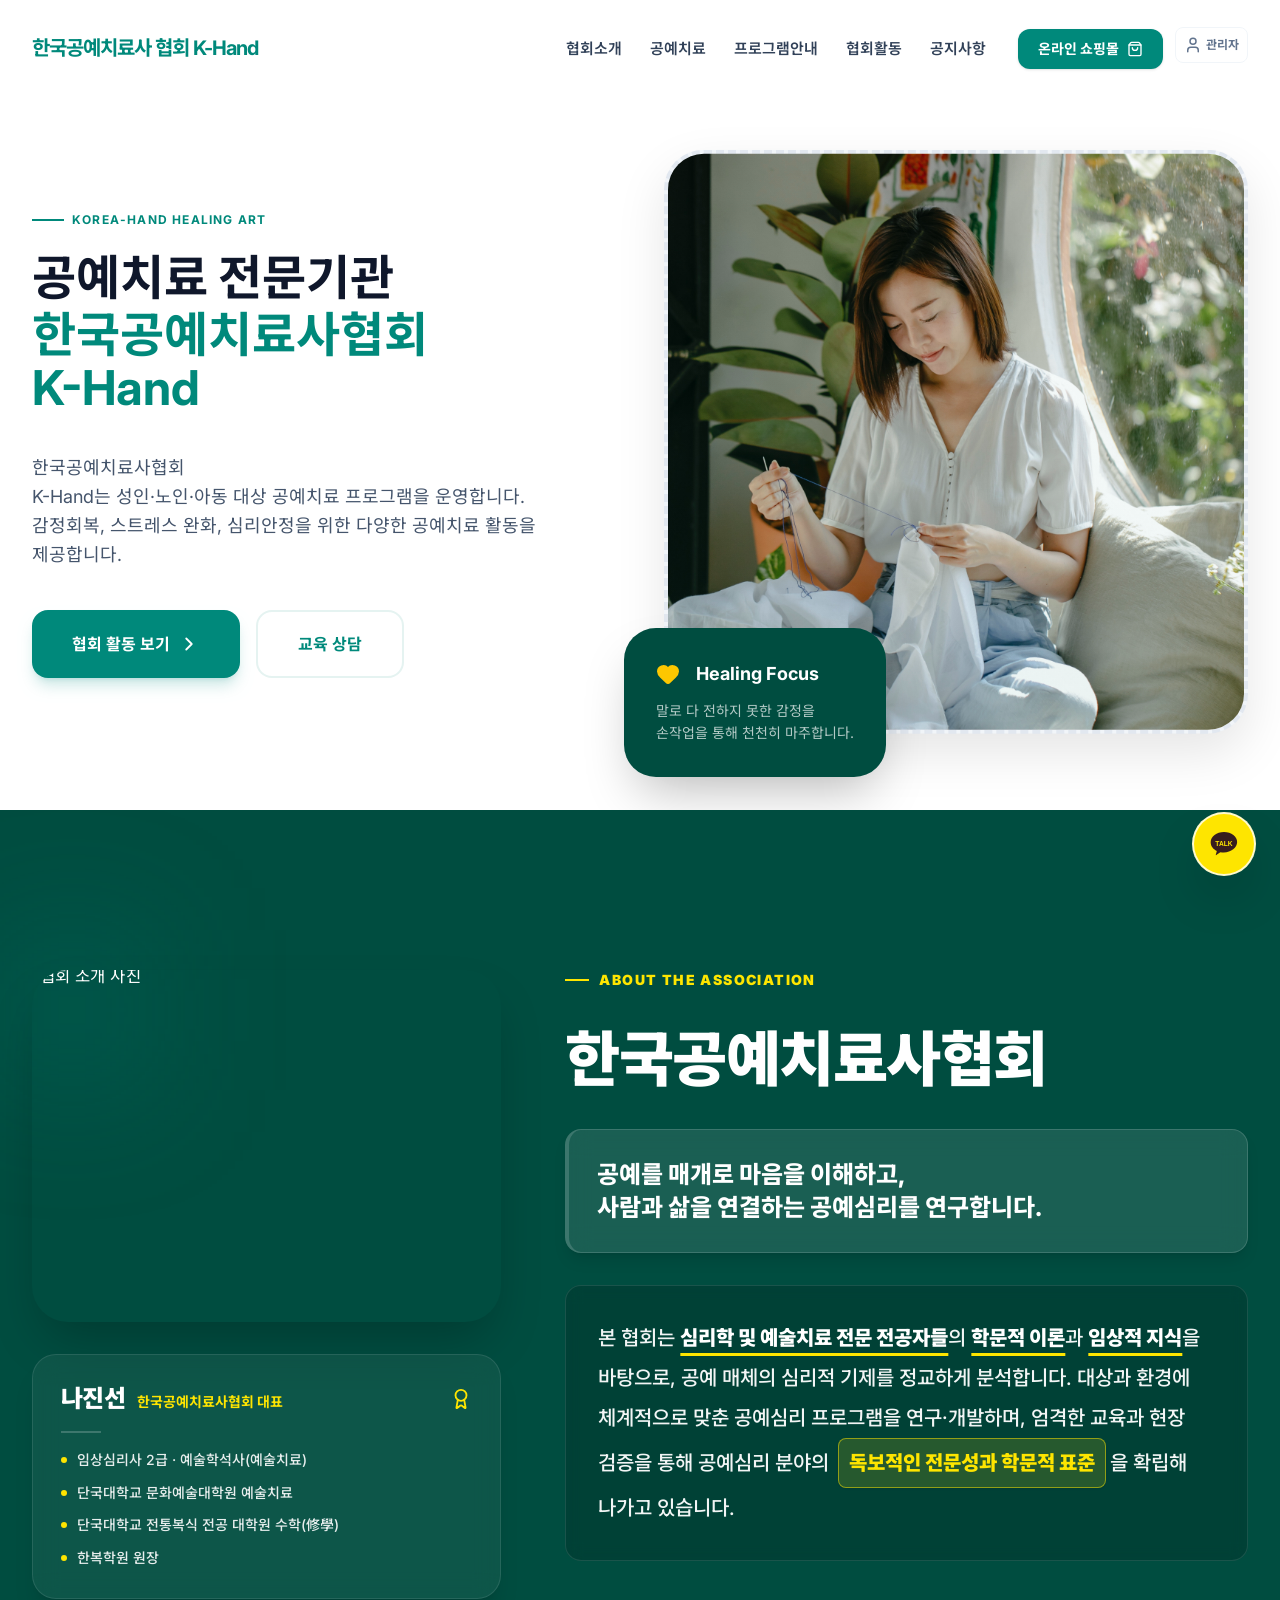
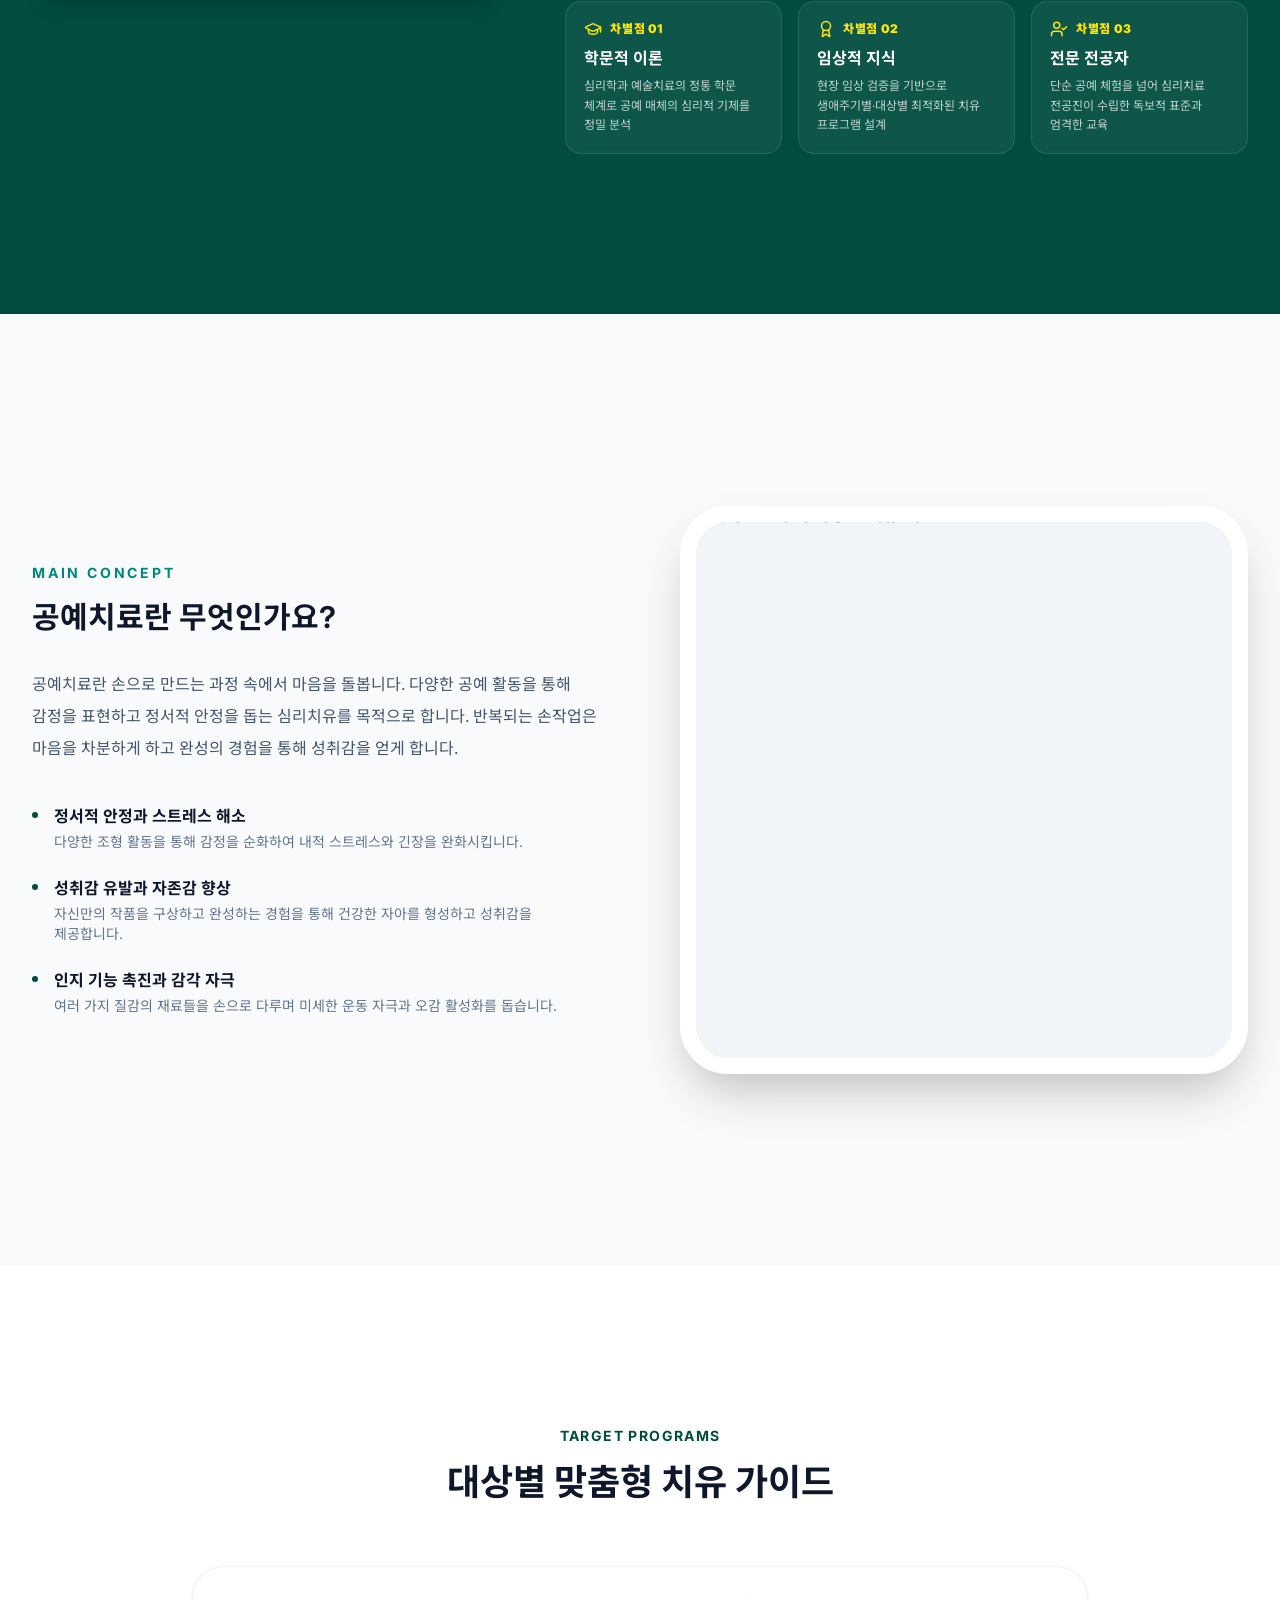
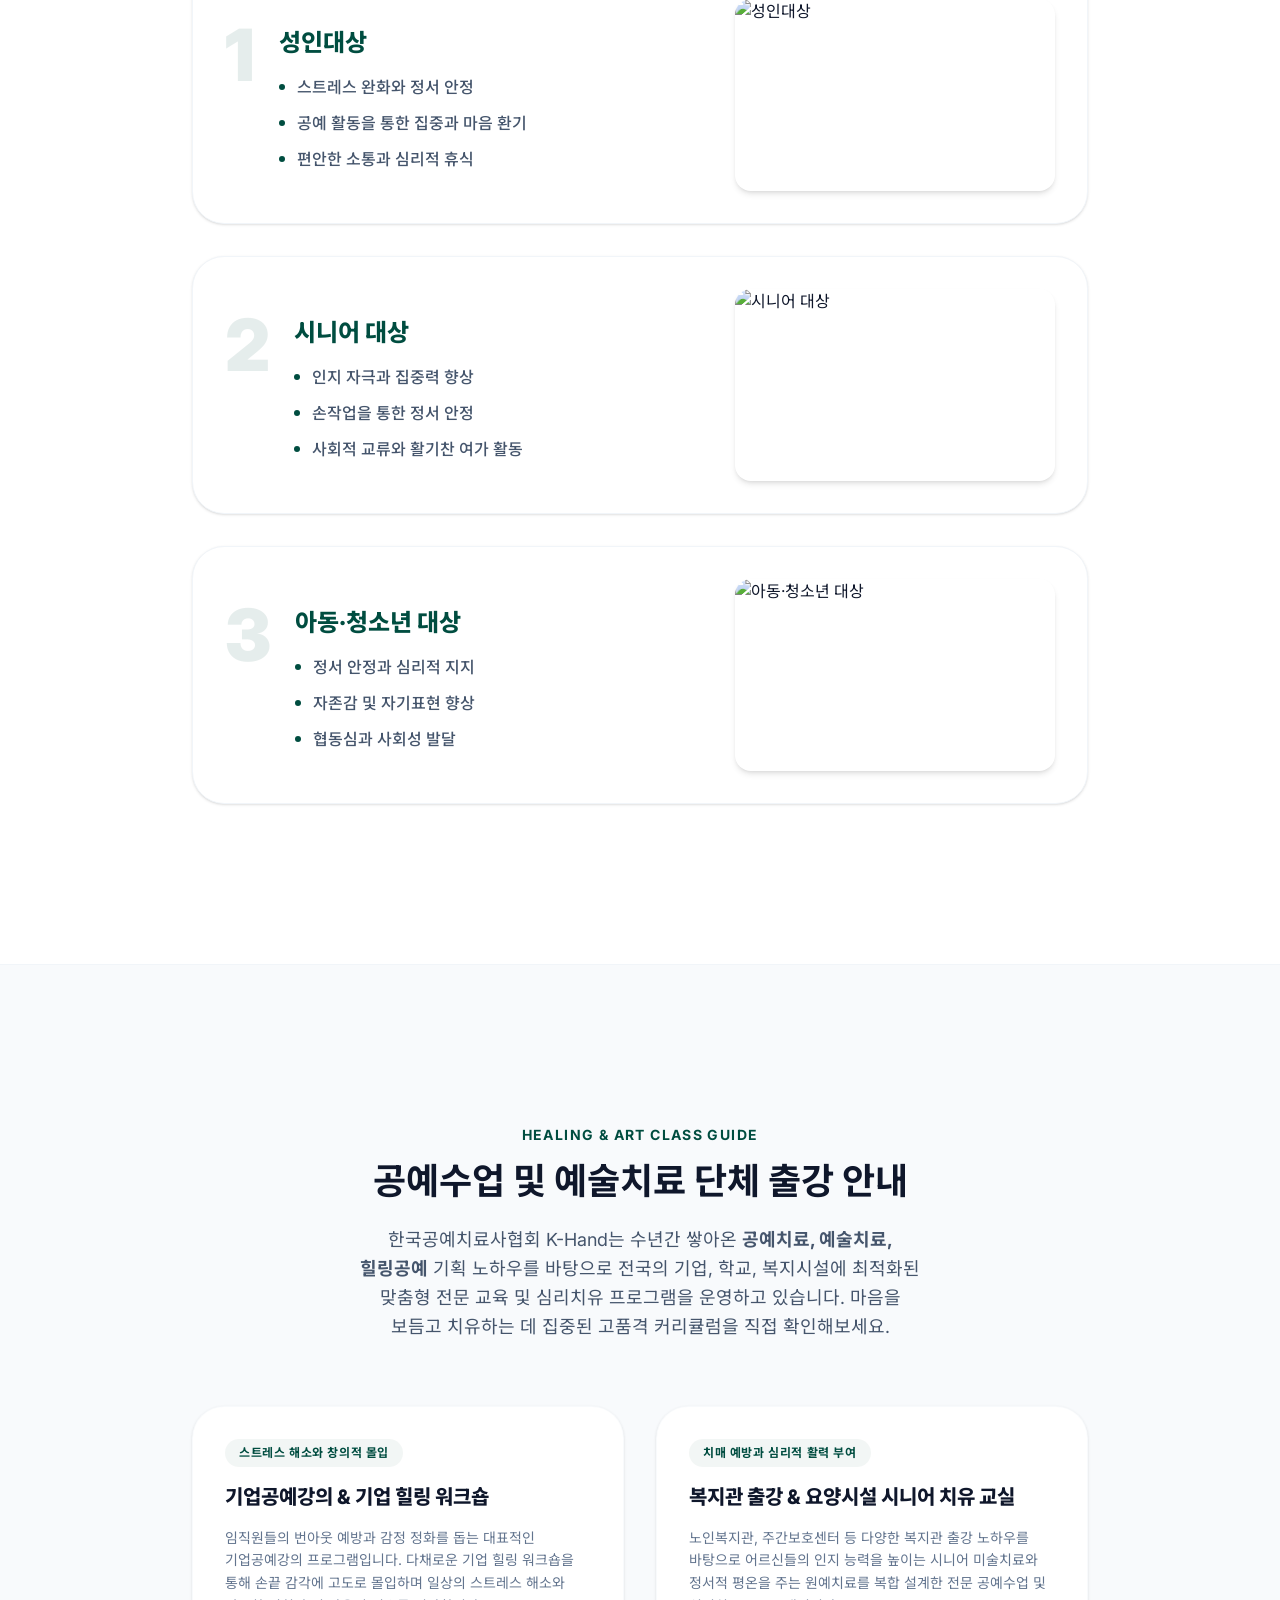
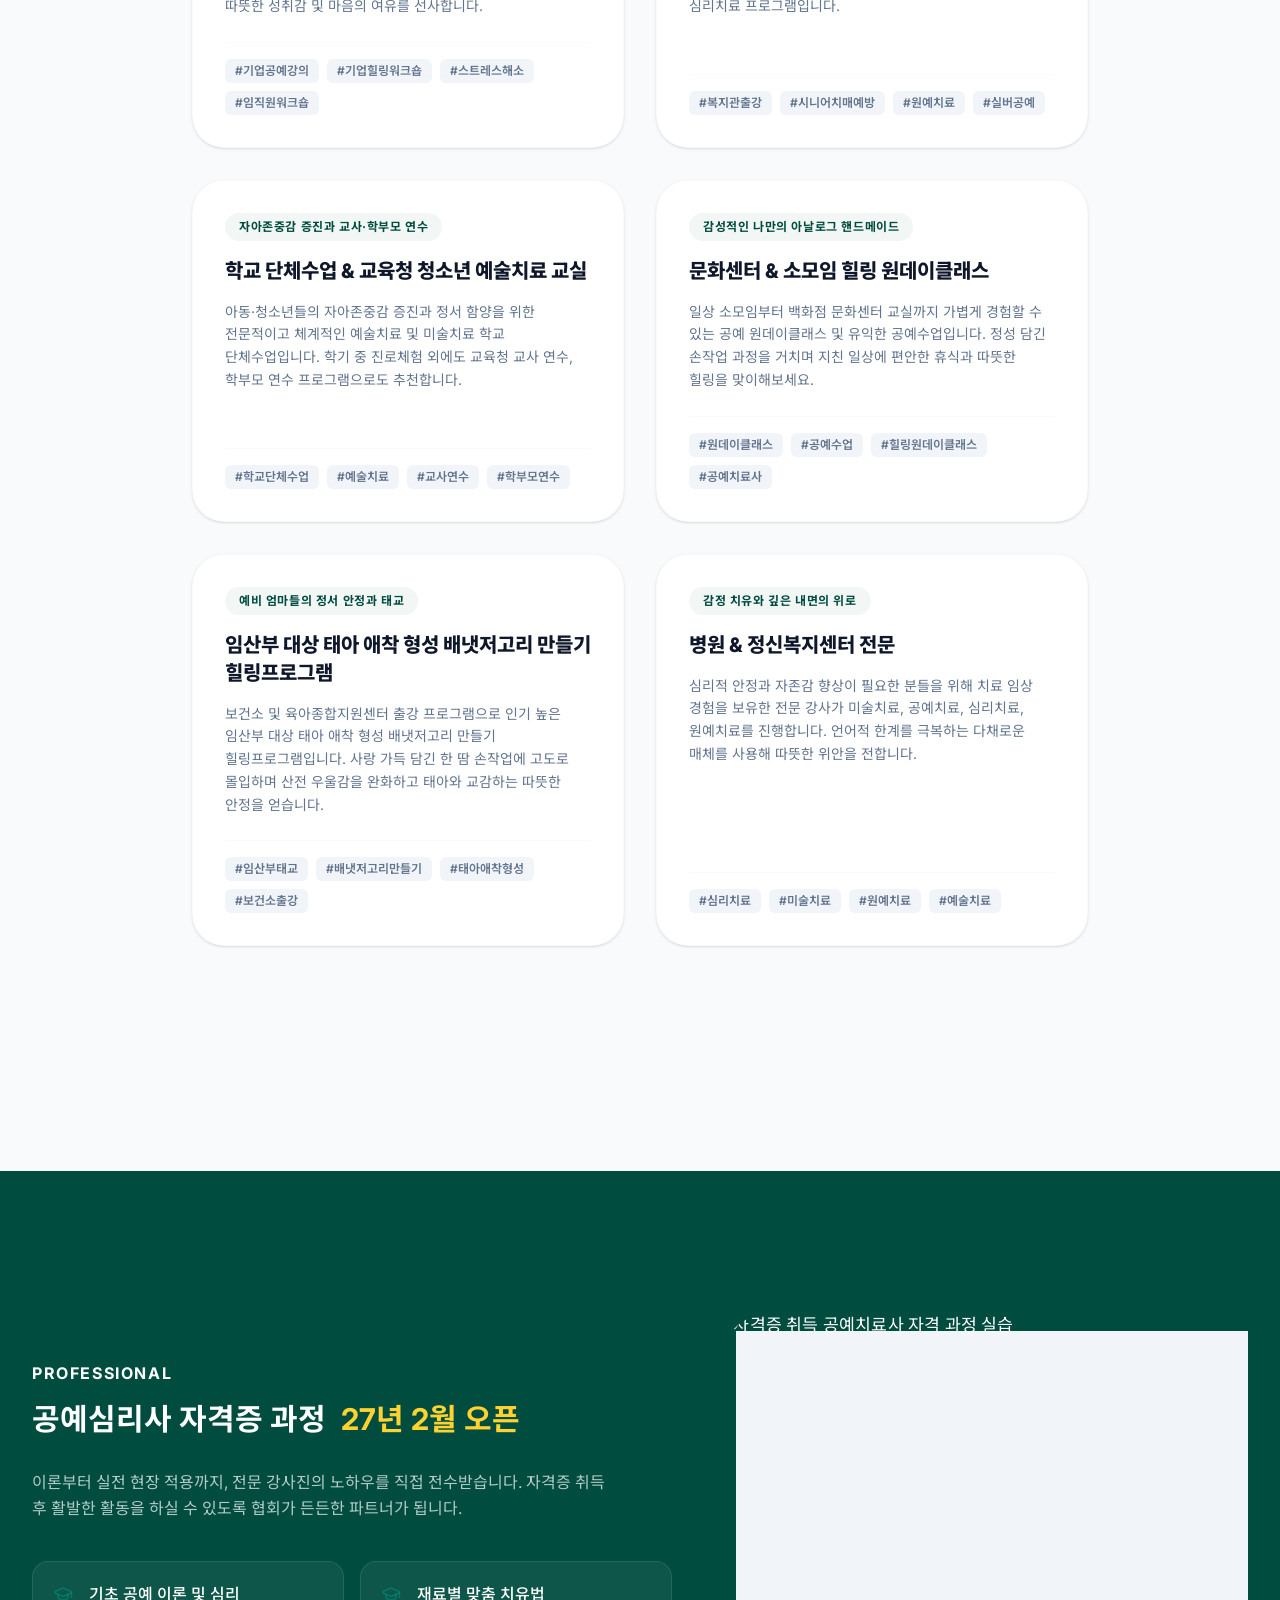
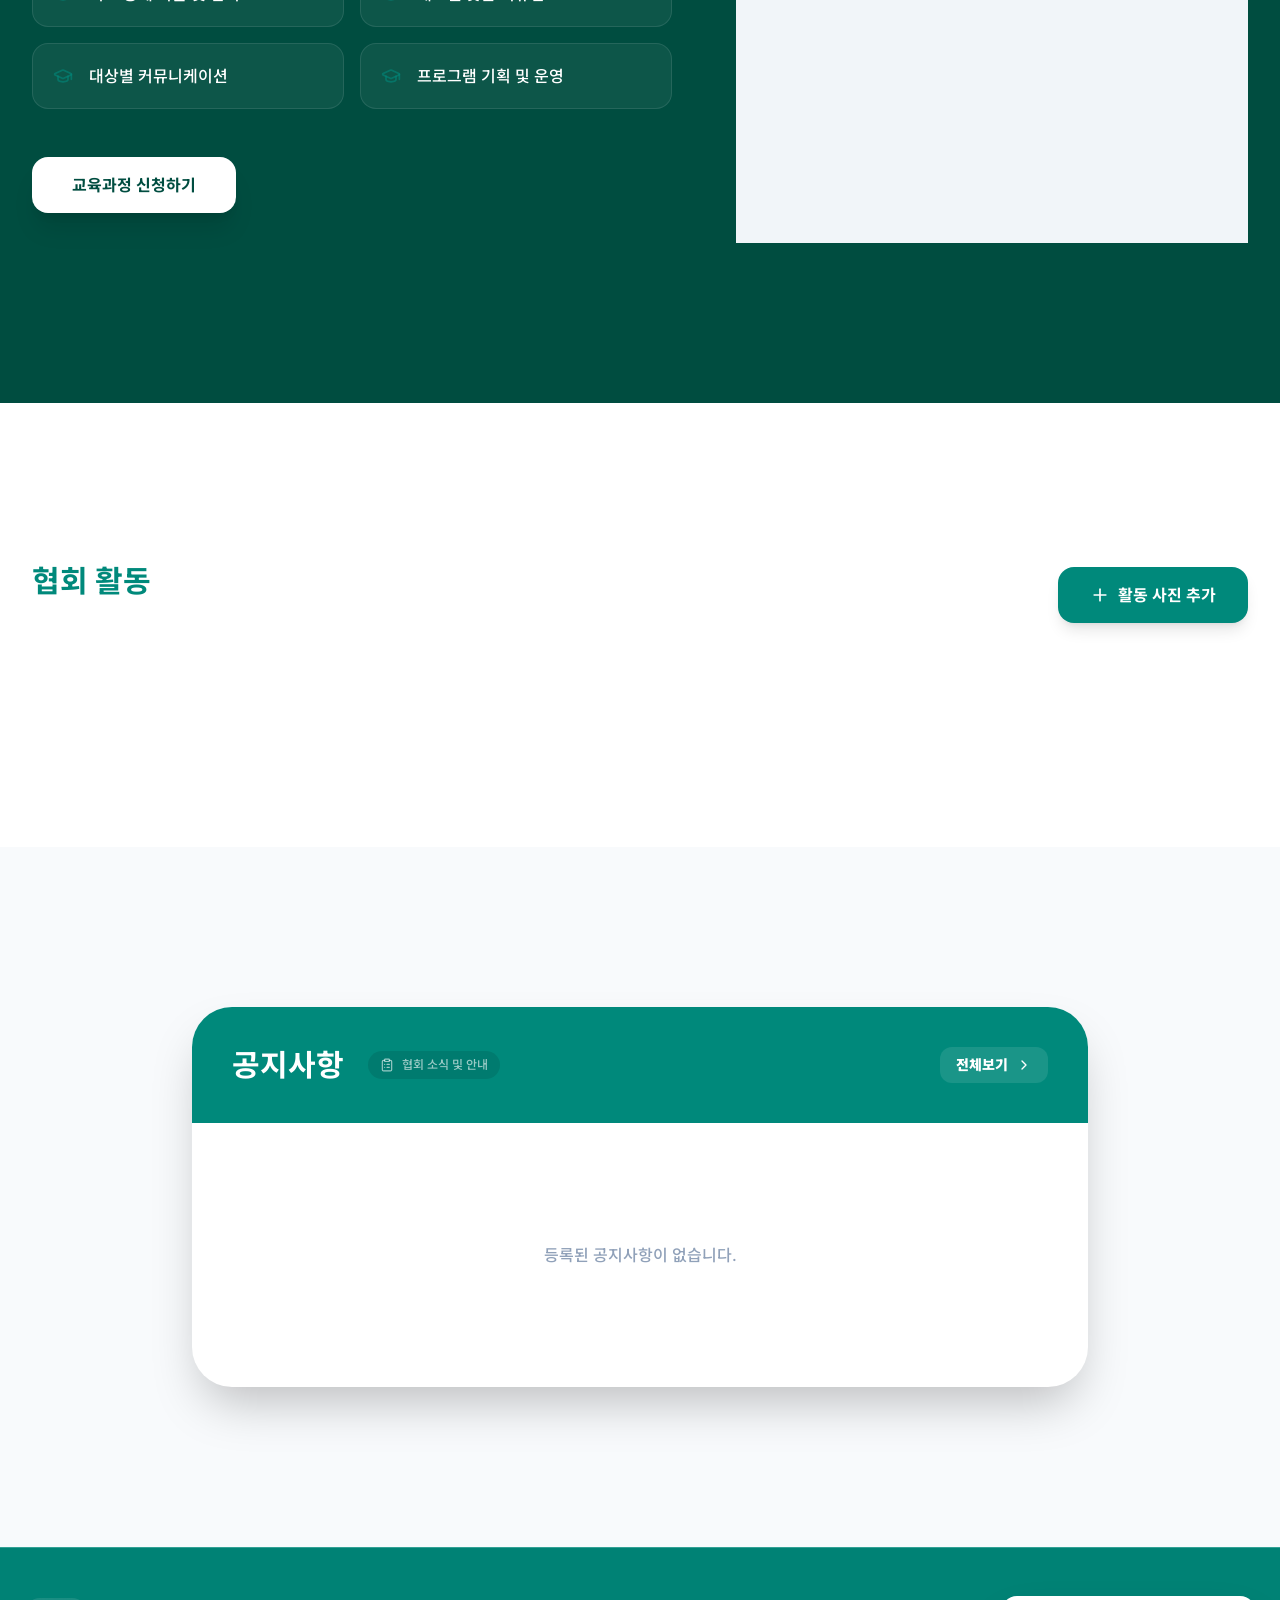
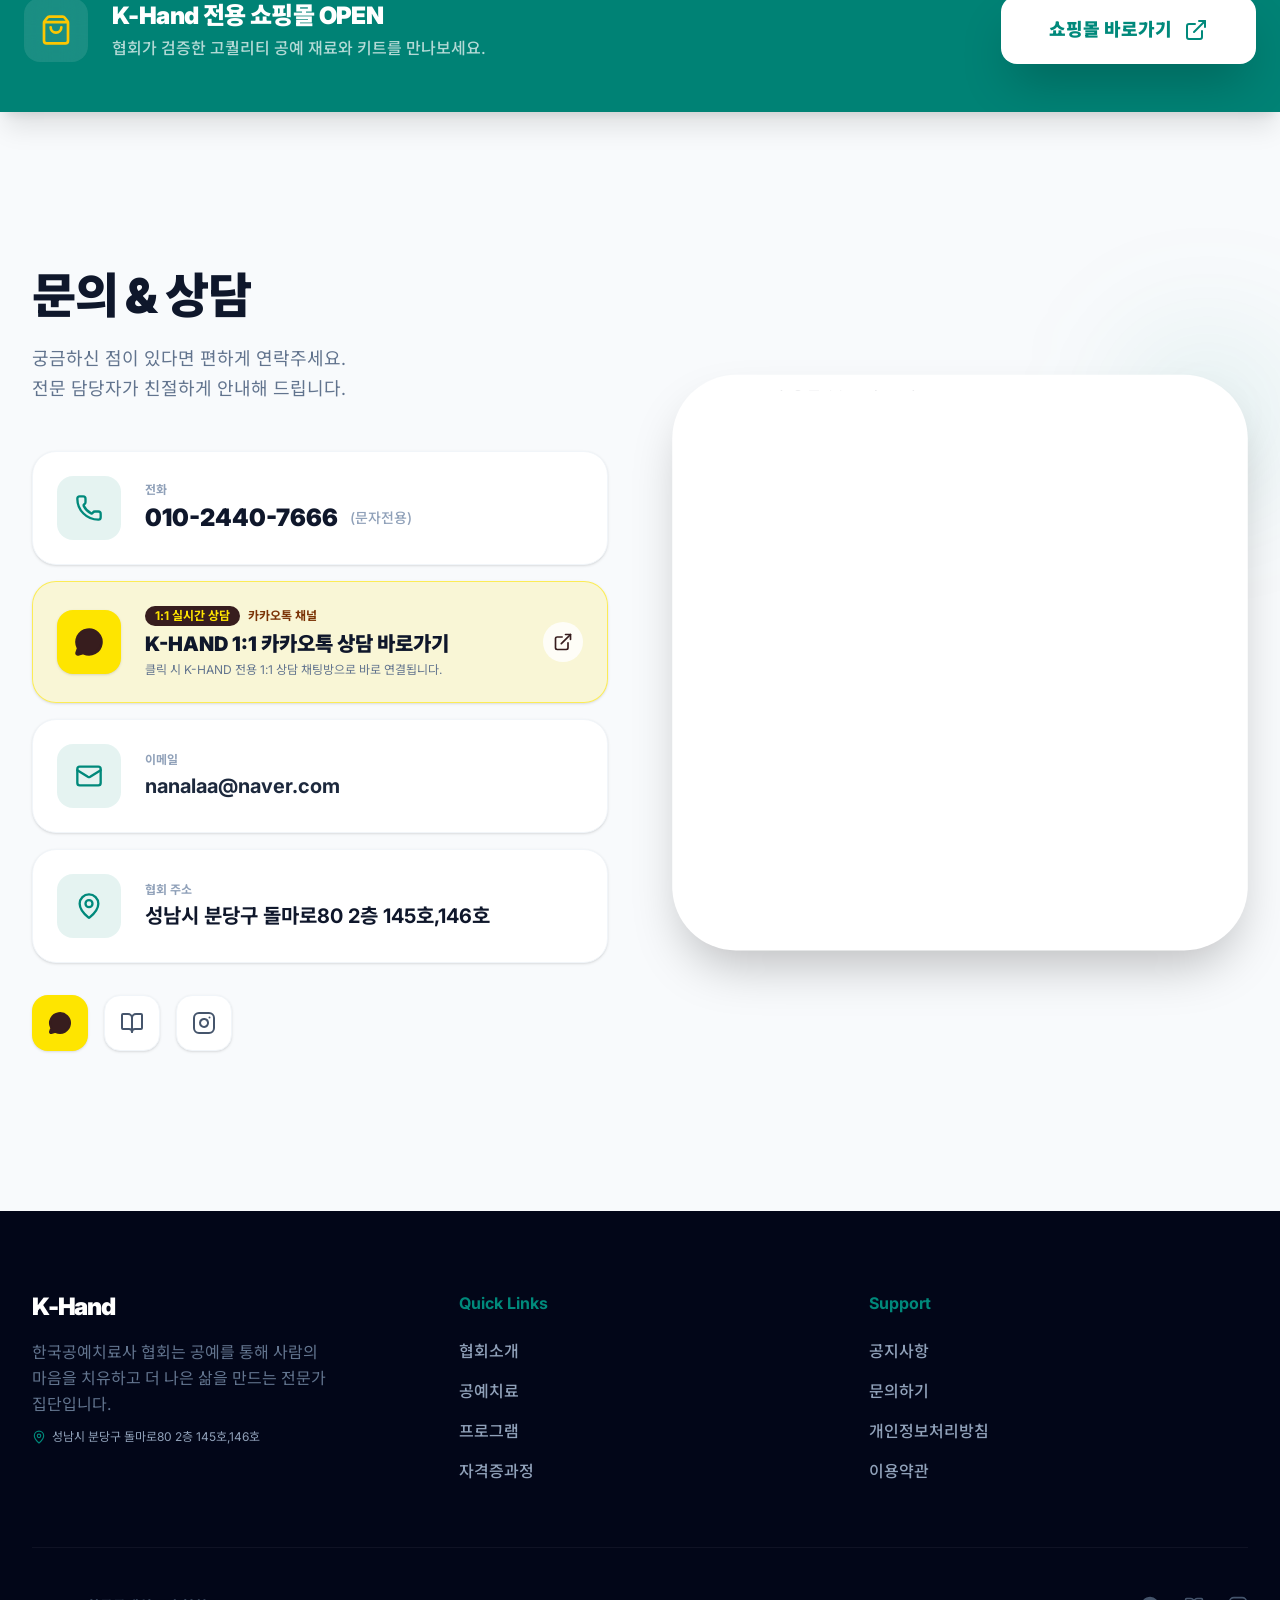
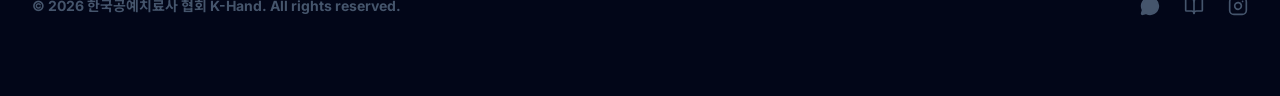
==== commit ab89826a: "Deploying to gh-pages from @ rahjinsun76/k-hand@02fa0d334a87b213ca495d325fb8a3f48be73e66 🚀" ====
--- a/index.html
+++ b/index.html
@@ -46,8 +46,8 @@
       ]
     }
     </script>
-  <script type="module" crossorigin src="/assets/index-CDK8XY6N.js"></script>
-  <link rel="stylesheet" crossorigin href="/assets/index-DaLbKTxE.css">
+  <script type="module" crossorigin src="/assets/index-DbIgfR5D.js"></script>
+  <link rel="stylesheet" crossorigin href="/assets/index-C5Q2QYr2.css">
 </head>
 <body>
     <div id="root"></div>
--- a/assets/index-C5Q2QYr2.css
+++ b/assets/index-C5Q2QYr2.css
@@ -0,0 +1 @@
+@import"https://fonts.googleapis.com/css2?family=Inter:wght@400;500;600;700&family=Noto+Sans+KR:wght@300;400;500;700&display=swap";/*! tailwindcss v4.3.0 | MIT License | https://tailwindcss.com */@layer properties{@supports (((-webkit-hyphens:none)) and (not (margin-trim:inline))) or ((-moz-orient:inline) and (not (color:rgb(from red r g b)))){*,:before,:after,::backdrop{--tw-translate-x:0;--tw-translate-y:0;--tw-translate-z:0;--tw-rotate-x:initial;--tw-rotate-y:initial;--tw-rotate-z:initial;--tw-skew-x:initial;--tw-skew-y:initial;--tw-space-y-reverse:0;--tw-space-x-reverse:0;--tw-divide-y-reverse:0;--tw-border-style:solid;--tw-gradient-position:initial;--tw-gradient-from:#0000;--tw-gradient-via:#0000;--tw-gradient-to:#0000;--tw-gradient-stops:initial;--tw-gradient-via-stops:initial;--tw-gradient-from-position:0%;--tw-gradient-via-position:50%;--tw-gradient-to-position:100%;--tw-leading:initial;--tw-font-weight:initial;--tw-tracking:initial;--tw-shadow:0 0 #0000;--tw-shadow-color:initial;--tw-shadow-alpha:100%;--tw-inset-shadow:0 0 #0000;--tw-inset-shadow-color:initial;--tw-inset-shadow-alpha:100%;--tw-ring-color:initial;--tw-ring-shadow:0 0 #0000;--tw-inset-ring-color:initial;--tw-inset-ring-shadow:0 0 #0000;--tw-ring-inset:initial;--tw-ring-offset-width:0px;--tw-ring-offset-color:#fff;--tw-ring-offset-shadow:0 0 #0000;--tw-blur:initial;--tw-brightness:initial;--tw-contrast:initial;--tw-grayscale:initial;--tw-hue-rotate:initial;--tw-invert:initial;--tw-opacity:initial;--tw-saturate:initial;--tw-sepia:initial;--tw-drop-shadow:initial;--tw-drop-shadow-color:initial;--tw-drop-shadow-alpha:100%;--tw-drop-shadow-size:initial;--tw-backdrop-blur:initial;--tw-backdrop-brightness:initial;--tw-backdrop-contrast:initial;--tw-backdrop-grayscale:initial;--tw-backdrop-hue-rotate:initial;--tw-backdrop-invert:initial;--tw-backdrop-opacity:initial;--tw-backdrop-saturate:initial;--tw-backdrop-sepia:initial;--tw-duration:initial;--tw-scale-x:1;--tw-scale-y:1;--tw-scale-z:1}}}@layer theme{:root,:host{--font-sans:"Inter", "Noto Sans KR", ui-sans-serif, system-ui, sans-serif;--font-mono:ui-monospace, SFMono-Regular, Menlo, Monaco, Consolas, "Liberation Mono", "Courier New", monospace;--color-red-50:oklch(97.1% .013 17.38);--color-red-100:oklch(93.6% .032 17.717);--color-red-200:oklch(88.5% .062 18.334);--color-red-500:oklch(63.7% .237 25.331);--color-red-600:oklch(57.7% .245 27.325);--color-red-700:oklch(50.5% .213 27.518);--color-amber-300:oklch(87.9% .169 91.605);--color-amber-900:oklch(41.4% .112 45.904);--color-yellow-400:oklch(85.2% .199 91.936);--color-emerald-400:oklch(76.5% .177 163.223);--color-emerald-500:oklch(69.6% .17 162.48);--color-blue-50:oklch(97% .014 254.604);--color-blue-500:oklch(62.3% .214 259.815);--color-slate-50:oklch(98.4% .003 247.858);--color-slate-100:oklch(96.8% .007 247.896);--color-slate-200:oklch(92.9% .013 255.508);--color-slate-300:oklch(86.9% .022 252.894);--color-slate-400:oklch(70.4% .04 256.788);--color-slate-500:oklch(55.4% .046 257.417);--color-slate-600:oklch(44.6% .043 257.281);--color-slate-700:oklch(37.2% .044 257.287);--color-slate-800:oklch(27.9% .041 260.031);--color-slate-900:oklch(20.8% .042 265.755);--color-slate-950:oklch(12.9% .042 264.695);--color-black:#000;--color-white:#fff;--spacing:.25rem;--container-xs:20rem;--container-sm:24rem;--container-md:28rem;--container-lg:32rem;--container-xl:36rem;--container-2xl:42rem;--container-4xl:56rem;--container-7xl:80rem;--text-xs:.75rem;--text-xs--line-height:calc(1 / .75);--text-sm:.875rem;--text-sm--line-height:calc(1.25 / .875);--text-base:1rem;--text-base--line-height: 1.5 ;--text-lg:1.125rem;--text-lg--line-height:calc(1.75 / 1.125);--text-xl:1.25rem;--text-xl--line-height:calc(1.75 / 1.25);--text-2xl:1.5rem;--text-2xl--line-height:calc(2 / 1.5);--text-3xl:1.875rem;--text-3xl--line-height: 1.2 ;--text-4xl:2.25rem;--text-4xl--line-height:calc(2.5 / 2.25);--text-5xl:3rem;--text-5xl--line-height:1;--text-6xl:3.75rem;--text-6xl--line-height:1;--text-7xl:4.5rem;--text-7xl--line-height:1;--font-weight-normal:400;--font-weight-medium:500;--font-weight-semibold:600;--font-weight-bold:700;--font-weight-extrabold:800;--font-weight-black:900;--tracking-tighter:-.05em;--tracking-tight:-.025em;--tracking-wider:.05em;--tracking-widest:.1em;--leading-tight:1.25;--leading-snug:1.375;--leading-relaxed:1.625;--leading-loose:2;--radius-md:.375rem;--radius-lg:.5rem;--radius-xl:.75rem;--radius-2xl:1rem;--radius-3xl:1.5rem;--animate-pulse:pulse 2s cubic-bezier(.4, 0, .6, 1) infinite;--blur-sm:8px;--blur-md:12px;--blur-3xl:64px;--aspect-video:16 / 9;--default-transition-duration:.15s;--default-transition-timing-function:cubic-bezier(.4, 0, .2, 1);--default-font-family:var(--font-sans);--default-mono-font-family:var(--font-mono);--color-primary:#00897b;--color-primary-dark:#00695c;--color-secondary:#e0f2f1}}@layer base{*,:after,:before,::backdrop{box-sizing:border-box;border:0 solid;margin:0;padding:0}::file-selector-button{box-sizing:border-box;border:0 solid;margin:0;padding:0}html,:host{-webkit-text-size-adjust:100%;-moz-tab-size:4;tab-size:4;line-height:1.5;font-family:var(--default-font-family,ui-sans-serif, system-ui, sans-serif, "Apple Color Emoji", "Segoe UI Emoji", "Segoe UI Symbol", "Noto Color Emoji");font-feature-settings:var(--default-font-feature-settings,normal);font-variation-settings:var(--default-font-variation-settings,normal);-webkit-tap-highlight-color:transparent}hr{height:0;color:inherit;border-top-width:1px}abbr:where([title]){-webkit-text-decoration:underline dotted;text-decoration:underline dotted}h1,h2,h3,h4,h5,h6{font-size:inherit;font-weight:inherit}a{color:inherit;-webkit-text-decoration:inherit;text-decoration:inherit}b,strong{font-weight:bolder}code,kbd,samp,pre{font-family:var(--default-mono-font-family,ui-monospace, SFMono-Regular, Menlo, Monaco, Consolas, "Liberation Mono", "Courier New", monospace);font-feature-settings:var(--default-mono-font-feature-settings,normal);font-variation-settings:var(--default-mono-font-variation-settings,normal);font-size:1em}small{font-size:80%}sub,sup{vertical-align:baseline;font-size:75%;line-height:0;position:relative}sub{bottom:-.25em}sup{top:-.5em}table{text-indent:0;border-color:inherit;border-collapse:collapse}:-moz-focusring{outline:auto}progress{vertical-align:baseline}summary{display:list-item}ol,ul,menu{list-style:none}img,svg,video,canvas,audio,iframe,embed,object{vertical-align:middle;display:block}img,video{max-width:100%;height:auto}button,input,select,optgroup,textarea{font:inherit;font-feature-settings:inherit;font-variation-settings:inherit;letter-spacing:inherit;color:inherit;opacity:1;background-color:#0000;border-radius:0}::file-selector-button{font:inherit;font-feature-settings:inherit;font-variation-settings:inherit;letter-spacing:inherit;color:inherit;opacity:1;background-color:#0000;border-radius:0}:where(select:is([multiple],[size])) optgroup{font-weight:bolder}:where(select:is([multiple],[size])) optgroup option{padding-inline-start:20px}::file-selector-button{margin-inline-end:4px}::placeholder{opacity:1}@supports (not ((-webkit-appearance:-apple-pay-button))) or (contain-intrinsic-size:1px){::placeholder{color:currentColor}@supports (color:color-mix(in lab,red,red)){::placeholder{color:color-mix(in oklab,currentcolor 50%,transparent)}}}textarea{resize:vertical}::-webkit-search-decoration{-webkit-appearance:none}::-webkit-date-and-time-value{min-height:1lh;text-align:inherit}::-webkit-datetime-edit{display:inline-flex}::-webkit-datetime-edit-fields-wrapper{padding:0}::-webkit-datetime-edit{padding-block:0}::-webkit-datetime-edit-year-field{padding-block:0}::-webkit-datetime-edit-month-field{padding-block:0}::-webkit-datetime-edit-day-field{padding-block:0}::-webkit-datetime-edit-hour-field{padding-block:0}::-webkit-datetime-edit-minute-field{padding-block:0}::-webkit-datetime-edit-second-field{padding-block:0}::-webkit-datetime-edit-millisecond-field{padding-block:0}::-webkit-datetime-edit-meridiem-field{padding-block:0}::-webkit-calendar-picker-indicator{line-height:1}:-moz-ui-invalid{box-shadow:none}button,input:where([type=button],[type=reset],[type=submit]){-webkit-appearance:button;-moz-appearance:button;appearance:button}::file-selector-button{-webkit-appearance:button;-moz-appearance:button;appearance:button}::-webkit-inner-spin-button{height:auto}::-webkit-outer-spin-button{height:auto}[hidden]:where(:not([hidden=until-found])){display:none!important}body{background-color:var(--color-white);font-family:var(--font-sans);color:var(--color-slate-900)}}@layer components;@layer utilities{.pointer-events-none{pointer-events:none}.absolute{position:absolute}.fixed{position:fixed}.relative{position:relative}.inset-0{inset:calc(var(--spacing) * 0)}.-top-1{top:calc(var(--spacing) * -1)}.-top-3{top:calc(var(--spacing) * -3)}.-top-10{top:calc(var(--spacing) * -10)}.top-0{top:calc(var(--spacing) * 0)}.top-2{top:calc(var(--spacing) * 2)}.top-2\.5{top:calc(var(--spacing) * 2.5)}.top-3{top:calc(var(--spacing) * 3)}.top-4{top:calc(var(--spacing) * 4)}.top-20{top:calc(var(--spacing) * 20)}.-right-6{right:calc(var(--spacing) * -6)}.-right-8{right:calc(var(--spacing) * -8)}.-right-10{right:calc(var(--spacing) * -10)}.right-0{right:calc(var(--spacing) * 0)}.right-2{right:calc(var(--spacing) * 2)}.right-2\.5{right:calc(var(--spacing) * 2.5)}.right-3{right:calc(var(--spacing) * 3)}.right-4{right:calc(var(--spacing) * 4)}.right-5{right:calc(var(--spacing) * 5)}.right-6{right:calc(var(--spacing) * 6)}.right-\[-10\%\]{right:-10%}.-bottom-6{bottom:calc(var(--spacing) * -6)}.-bottom-10{bottom:calc(var(--spacing) * -10)}.bottom-4{bottom:calc(var(--spacing) * 4)}.bottom-5{bottom:calc(var(--spacing) * 5)}.bottom-6{bottom:calc(var(--spacing) * 6)}.-left-6{left:calc(var(--spacing) * -6)}.-left-10{left:calc(var(--spacing) * -10)}.left-0{left:calc(var(--spacing) * 0)}.left-1\/2{left:50%}.-z-10{z-index:-10}.z-10{z-index:10}.z-30{z-index:30}.z-50{z-index:50}.z-\[200\]{z-index:200}.z-\[300\]{z-index:300}.mx-1{margin-inline:calc(var(--spacing) * 1)}.mx-auto{margin-inline:auto}.my-4{margin-block:calc(var(--spacing) * 4)}.mt-1{margin-top:calc(var(--spacing) * 1)}.mt-2{margin-top:calc(var(--spacing) * 2)}.mt-4{margin-top:calc(var(--spacing) * 4)}.mt-6{margin-top:calc(var(--spacing) * 6)}.mt-12{margin-top:calc(var(--spacing) * 12)}.mb-0\.5{margin-bottom:calc(var(--spacing) * .5)}.mb-1{margin-bottom:calc(var(--spacing) * 1)}.mb-1\.5{margin-bottom:calc(var(--spacing) * 1.5)}.mb-2{margin-bottom:calc(var(--spacing) * 2)}.mb-3{margin-bottom:calc(var(--spacing) * 3)}.mb-4{margin-bottom:calc(var(--spacing) * 4)}.mb-5{margin-bottom:calc(var(--spacing) * 5)}.mb-6{margin-bottom:calc(var(--spacing) * 6)}.mb-8{margin-bottom:calc(var(--spacing) * 8)}.mb-10{margin-bottom:calc(var(--spacing) * 10)}.mb-12{margin-bottom:calc(var(--spacing) * 12)}.mb-16{margin-bottom:calc(var(--spacing) * 16)}.ml-1{margin-left:calc(var(--spacing) * 1)}.ml-2{margin-left:calc(var(--spacing) * 2)}.ml-4{margin-left:calc(var(--spacing) * 4)}.block{display:block}.contents{display:contents}.flex{display:flex}.grid{display:grid}.hidden{display:none}.inline-block{display:inline-block}.table{display:table}.aspect-\[4\/3\]{aspect-ratio:4/3}.aspect-\[4\/5\]{aspect-ratio:4/5}.aspect-square{aspect-ratio:1}.aspect-video{aspect-ratio:var(--aspect-video)}.h-0\.5{height:calc(var(--spacing) * .5)}.h-1\.5{height:calc(var(--spacing) * 1.5)}.h-2{height:calc(var(--spacing) * 2)}.h-2\.5{height:calc(var(--spacing) * 2.5)}.h-8{height:calc(var(--spacing) * 8)}.h-10{height:calc(var(--spacing) * 10)}.h-14{height:calc(var(--spacing) * 14)}.h-16{height:calc(var(--spacing) * 16)}.h-32{height:calc(var(--spacing) * 32)}.h-40{height:calc(var(--spacing) * 40)}.h-44{height:calc(var(--spacing) * 44)}.h-48{height:calc(var(--spacing) * 48)}.h-\[80\%\]{height:80%}.h-full{height:100%}.max-h-\[90vh\]{max-height:90vh}.min-h-\[90vh\]{min-height:90vh}.min-h-\[140px\]{min-height:140px}.min-h-\[200px\]{min-height:200px}.min-h-screen{min-height:100vh}.w-1\.5{width:calc(var(--spacing) * 1.5)}.w-2{width:calc(var(--spacing) * 2)}.w-6{width:calc(var(--spacing) * 6)}.w-8{width:calc(var(--spacing) * 8)}.w-10{width:calc(var(--spacing) * 10)}.w-14{width:calc(var(--spacing) * 14)}.w-16{width:calc(var(--spacing) * 16)}.w-32{width:calc(var(--spacing) * 32)}.w-40{width:calc(var(--spacing) * 40)}.w-44{width:calc(var(--spacing) * 44)}.w-\[60\%\]{width:60%}.w-fit{width:fit-content}.w-full{width:100%}.max-w-2xl{max-width:var(--container-2xl)}.max-w-4xl{max-width:var(--container-4xl)}.max-w-7xl{max-width:var(--container-7xl)}.max-w-lg{max-width:var(--container-lg)}.max-w-md{max-width:var(--container-md)}.max-w-sm{max-width:var(--container-sm)}.max-w-xl{max-width:var(--container-xl)}.max-w-xs{max-width:var(--container-xs)}.flex-1{flex:1}.flex-shrink-0,.shrink-0{flex-shrink:0}.flex-grow{flex-grow:1}.-translate-x-1\/2{--tw-translate-x: -50% ;translate:var(--tw-translate-x) var(--tw-translate-y)}.translate-x-2{--tw-translate-x:calc(var(--spacing) * 2);translate:var(--tw-translate-x) var(--tw-translate-y)}.rotate-90{rotate:90deg}.transform{transform:var(--tw-rotate-x,) var(--tw-rotate-y,) var(--tw-rotate-z,) var(--tw-skew-x,) var(--tw-skew-y,)}.animate-pulse{animation:var(--animate-pulse)}.cursor-pointer{cursor:pointer}.resize-none{resize:none}.appearance-none{-webkit-appearance:none;-moz-appearance:none;appearance:none}.grid-cols-2{grid-template-columns:repeat(2,minmax(0,1fr))}.flex-col{flex-direction:column}.flex-wrap{flex-wrap:wrap}.items-baseline{align-items:baseline}.items-center{align-items:center}.items-start{align-items:flex-start}.justify-between{justify-content:space-between}.justify-center{justify-content:center}.gap-1{gap:calc(var(--spacing) * 1)}.gap-1\.5{gap:calc(var(--spacing) * 1.5)}.gap-2{gap:calc(var(--spacing) * 2)}.gap-2\.5{gap:calc(var(--spacing) * 2.5)}.gap-3{gap:calc(var(--spacing) * 3)}.gap-4{gap:calc(var(--spacing) * 4)}.gap-6{gap:calc(var(--spacing) * 6)}.gap-8{gap:calc(var(--spacing) * 8)}.gap-12{gap:calc(var(--spacing) * 12)}.gap-16{gap:calc(var(--spacing) * 16)}.gap-20{gap:calc(var(--spacing) * 20)}:where(.space-y-1>:not(:last-child)){--tw-space-y-reverse:0;margin-block-start:calc(calc(var(--spacing) * 1) * var(--tw-space-y-reverse));margin-block-end:calc(calc(var(--spacing) * 1) * calc(1 - var(--tw-space-y-reverse)))}:where(.space-y-2>:not(:last-child)){--tw-space-y-reverse:0;margin-block-start:calc(calc(var(--spacing) * 2) * var(--tw-space-y-reverse));margin-block-end:calc(calc(var(--spacing) * 2) * calc(1 - var(--tw-space-y-reverse)))}:where(.space-y-2\.5>:not(:last-child)){--tw-space-y-reverse:0;margin-block-start:calc(calc(var(--spacing) * 2.5) * var(--tw-space-y-reverse));margin-block-end:calc(calc(var(--spacing) * 2.5) * calc(1 - var(--tw-space-y-reverse)))}:where(.space-y-3>:not(:last-child)){--tw-space-y-reverse:0;margin-block-start:calc(calc(var(--spacing) * 3) * var(--tw-space-y-reverse));margin-block-end:calc(calc(var(--spacing) * 3) * calc(1 - var(--tw-space-y-reverse)))}:where(.space-y-4>:not(:last-child)){--tw-space-y-reverse:0;margin-block-start:calc(calc(var(--spacing) * 4) * var(--tw-space-y-reverse));margin-block-end:calc(calc(var(--spacing) * 4) * calc(1 - var(--tw-space-y-reverse)))}:where(.space-y-6>:not(:last-child)){--tw-space-y-reverse:0;margin-block-start:calc(calc(var(--spacing) * 6) * var(--tw-space-y-reverse));margin-block-end:calc(calc(var(--spacing) * 6) * calc(1 - var(--tw-space-y-reverse)))}:where(.space-y-8>:not(:last-child)){--tw-space-y-reverse:0;margin-block-start:calc(calc(var(--spacing) * 8) * var(--tw-space-y-reverse));margin-block-end:calc(calc(var(--spacing) * 8) * calc(1 - var(--tw-space-y-reverse)))}:where(.space-x-1>:not(:last-child)){--tw-space-x-reverse:0;margin-inline-start:calc(calc(var(--spacing) * 1) * var(--tw-space-x-reverse));margin-inline-end:calc(calc(var(--spacing) * 1) * calc(1 - var(--tw-space-x-reverse)))}:where(.divide-y>:not(:last-child)){--tw-divide-y-reverse:0;border-bottom-style:var(--tw-border-style);border-top-style:var(--tw-border-style);border-top-width:calc(1px * var(--tw-divide-y-reverse));border-bottom-width:calc(1px * calc(1 - var(--tw-divide-y-reverse)))}:where(.divide-slate-100>:not(:last-child)){border-color:var(--color-slate-100)}.overflow-hidden{overflow:hidden}.overflow-y-auto{overflow-y:auto}.rounded{border-radius:.25rem}.rounded-2xl{border-radius:var(--radius-2xl)}.rounded-3xl{border-radius:var(--radius-3xl)}.rounded-\[24px\]{border-radius:24px}.rounded-\[32px\]{border-radius:32px}.rounded-\[36px\]{border-radius:36px}.rounded-\[40px\]{border-radius:40px}.rounded-\[48px\]{border-radius:48px}.rounded-\[56px\]{border-radius:56px}.rounded-\[64px\]{border-radius:64px}.rounded-full{border-radius:3.40282e38px}.rounded-lg{border-radius:var(--radius-lg)}.rounded-md{border-radius:var(--radius-md)}.rounded-xl{border-radius:var(--radius-xl)}.border{border-style:var(--tw-border-style);border-width:1px}.border-2{border-style:var(--tw-border-style);border-width:2px}.border-4{border-style:var(--tw-border-style);border-width:4px}.border-\[16px\]{border-style:var(--tw-border-style);border-width:16px}.border-y{border-block-style:var(--tw-border-style);border-block-width:1px}.border-t{border-top-style:var(--tw-border-style);border-top-width:1px}.border-r{border-right-style:var(--tw-border-style);border-right-width:1px}.border-b{border-bottom-style:var(--tw-border-style);border-bottom-width:1px}.border-l-4{border-left-style:var(--tw-border-style);border-left-width:4px}.border-dashed{--tw-border-style:dashed;border-style:dashed}.border-none{--tw-border-style:none;border-style:none}.border-\[\#FEE500\]{border-color:#fee500}.border-\[\#FEE500\]\/30{border-color:#fee5004d}.border-\[\#FEE500\]\/50{border-color:#fee50080}.border-\[\#FEE500\]\/60{border-color:#fee50099}.border-primary\/10{border-color:#00897b1a}@supports (color:color-mix(in lab,red,red)){.border-primary\/10{border-color:color-mix(in oklab,var(--color-primary) 10%,transparent)}}.border-primary\/30{border-color:#00897b4d}@supports (color:color-mix(in lab,red,red)){.border-primary\/30{border-color:color-mix(in oklab,var(--color-primary) 30%,transparent)}}.border-red-200{border-color:var(--color-red-200)}.border-slate-50{border-color:var(--color-slate-50)}.border-slate-100{border-color:var(--color-slate-100)}.border-slate-100\/50{border-color:#f1f5f980}@supports (color:color-mix(in lab,red,red)){.border-slate-100\/50{border-color:color-mix(in oklab,var(--color-slate-100) 50%,transparent)}}.border-slate-200{border-color:var(--color-slate-200)}.border-white{border-color:var(--color-white)}.border-white\/5{border-color:#ffffff0d}@supports (color:color-mix(in lab,red,red)){.border-white\/5{border-color:color-mix(in oklab,var(--color-white) 5%,transparent)}}.border-white\/10{border-color:#ffffff1a}@supports (color:color-mix(in lab,red,red)){.border-white\/10{border-color:color-mix(in oklab,var(--color-white) 10%,transparent)}}.border-white\/15{border-color:#ffffff26}@supports (color:color-mix(in lab,red,red)){.border-white\/15{border-color:color-mix(in oklab,var(--color-white) 15%,transparent)}}.border-white\/20{border-color:#fff3}@supports (color:color-mix(in lab,red,red)){.border-white\/20{border-color:color-mix(in oklab,var(--color-white) 20%,transparent)}}.border-white\/80{border-color:#fffc}@supports (color:color-mix(in lab,red,red)){.border-white\/80{border-color:color-mix(in oklab,var(--color-white) 80%,transparent)}}.bg-\[\#004D40\]{background-color:#004d40}.bg-\[\#004D40\]\/5{background-color:#004d400d}.bg-\[\#004D40\]\/10{background-color:#004d401a}.bg-\[\#371D1E\]{background-color:#371d1e}.bg-\[\#FEE500\]{background-color:#fee500}.bg-\[\#FEE500\]\/15{background-color:#fee50026}.bg-\[\#FEE500\]\/25{background-color:#fee50040}.bg-black\/5{background-color:#0000000d}@supports (color:color-mix(in lab,red,red)){.bg-black\/5{background-color:color-mix(in oklab,var(--color-black) 5%,transparent)}}.bg-black\/10{background-color:#0000001a}@supports (color:color-mix(in lab,red,red)){.bg-black\/10{background-color:color-mix(in oklab,var(--color-black) 10%,transparent)}}.bg-black\/15{background-color:#00000026}@supports (color:color-mix(in lab,red,red)){.bg-black\/15{background-color:color-mix(in oklab,var(--color-black) 15%,transparent)}}.bg-black\/40{background-color:#0006}@supports (color:color-mix(in lab,red,red)){.bg-black\/40{background-color:color-mix(in oklab,var(--color-black) 40%,transparent)}}.bg-black\/60{background-color:#0009}@supports (color:color-mix(in lab,red,red)){.bg-black\/60{background-color:color-mix(in oklab,var(--color-black) 60%,transparent)}}.bg-black\/80{background-color:#000c}@supports (color:color-mix(in lab,red,red)){.bg-black\/80{background-color:color-mix(in oklab,var(--color-black) 80%,transparent)}}.bg-emerald-400{background-color:var(--color-emerald-400)}.bg-emerald-500{background-color:var(--color-emerald-500)}.bg-primary{background-color:var(--color-primary)}.bg-primary\/10{background-color:#00897b1a}@supports (color:color-mix(in lab,red,red)){.bg-primary\/10{background-color:color-mix(in oklab,var(--color-primary) 10%,transparent)}}.bg-primary\/20{background-color:#00897b33}@supports (color:color-mix(in lab,red,red)){.bg-primary\/20{background-color:color-mix(in oklab,var(--color-primary) 20%,transparent)}}.bg-red-50{background-color:var(--color-red-50)}.bg-red-100{background-color:var(--color-red-100)}.bg-red-600{background-color:var(--color-red-600)}.bg-secondary\/20{background-color:#e0f2f133}@supports (color:color-mix(in lab,red,red)){.bg-secondary\/20{background-color:color-mix(in oklab,var(--color-secondary) 20%,transparent)}}.bg-slate-50{background-color:var(--color-slate-50)}.bg-slate-100{background-color:var(--color-slate-100)}.bg-slate-200{background-color:var(--color-slate-200)}.bg-slate-300{background-color:var(--color-slate-300)}.bg-slate-900{background-color:var(--color-slate-900)}.bg-slate-900\/60{background-color:#0f172b99}@supports (color:color-mix(in lab,red,red)){.bg-slate-900\/60{background-color:color-mix(in oklab,var(--color-slate-900) 60%,transparent)}}.bg-slate-950{background-color:var(--color-slate-950)}.bg-transparent{background-color:#0000}.bg-white{background-color:var(--color-white)}.bg-white\/5{background-color:#ffffff0d}@supports (color:color-mix(in lab,red,red)){.bg-white\/5{background-color:color-mix(in oklab,var(--color-white) 5%,transparent)}}.bg-white\/10{background-color:#ffffff1a}@supports (color:color-mix(in lab,red,red)){.bg-white\/10{background-color:color-mix(in oklab,var(--color-white) 10%,transparent)}}.bg-white\/20{background-color:#fff3}@supports (color:color-mix(in lab,red,red)){.bg-white\/20{background-color:color-mix(in oklab,var(--color-white) 20%,transparent)}}.bg-white\/25{background-color:#ffffff40}@supports (color:color-mix(in lab,red,red)){.bg-white\/25{background-color:color-mix(in oklab,var(--color-white) 25%,transparent)}}.bg-white\/80{background-color:#fffc}@supports (color:color-mix(in lab,red,red)){.bg-white\/80{background-color:color-mix(in oklab,var(--color-white) 80%,transparent)}}.bg-gradient-to-tr{--tw-gradient-position:to top right in oklab;background-image:linear-gradient(var(--tw-gradient-stops))}.from-primary\/10{--tw-gradient-from:#00897b1a}@supports (color:color-mix(in lab,red,red)){.from-primary\/10{--tw-gradient-from:color-mix(in oklab, var(--color-primary) 10%, transparent)}}.from-primary\/10{--tw-gradient-stops:var(--tw-gradient-via-stops,var(--tw-gradient-position), var(--tw-gradient-from) var(--tw-gradient-from-position), var(--tw-gradient-to) var(--tw-gradient-to-position))}.to-transparent{--tw-gradient-to:transparent;--tw-gradient-stops:var(--tw-gradient-via-stops,var(--tw-gradient-position), var(--tw-gradient-from) var(--tw-gradient-from-position), var(--tw-gradient-to) var(--tw-gradient-to-position))}.fill-\[\#371D1E\]{fill:#371d1e}.fill-current{fill:currentColor}.object-contain{object-fit:contain}.object-cover{object-fit:cover}.p-1{padding:calc(var(--spacing) * 1)}.p-1\.5{padding:calc(var(--spacing) * 1.5)}.p-2{padding:calc(var(--spacing) * 2)}.p-2\.5{padding:calc(var(--spacing) * 2.5)}.p-3\.5{padding:calc(var(--spacing) * 3.5)}.p-4{padding:calc(var(--spacing) * 4)}.p-4\.5{padding:calc(var(--spacing) * 4.5)}.p-5{padding:calc(var(--spacing) * 5)}.p-6{padding:calc(var(--spacing) * 6)}.p-7{padding:calc(var(--spacing) * 7)}.p-8{padding:calc(var(--spacing) * 8)}.px-2\.5{padding-inline:calc(var(--spacing) * 2.5)}.px-3{padding-inline:calc(var(--spacing) * 3)}.px-3\.5{padding-inline:calc(var(--spacing) * 3.5)}.px-4{padding-inline:calc(var(--spacing) * 4)}.px-5{padding-inline:calc(var(--spacing) * 5)}.px-6{padding-inline:calc(var(--spacing) * 6)}.px-8{padding-inline:calc(var(--spacing) * 8)}.px-10{padding-inline:calc(var(--spacing) * 10)}.px-12{padding-inline:calc(var(--spacing) * 12)}.\!py-0{padding-block:calc(var(--spacing) * 0)!important}.py-0\.5{padding-block:calc(var(--spacing) * .5)}.py-1{padding-block:calc(var(--spacing) * 1)}.py-1\.5{padding-block:calc(var(--spacing) * 1.5)}.py-2{padding-block:calc(var(--spacing) * 2)}.py-2\.5{padding-block:calc(var(--spacing) * 2.5)}.py-3{padding-block:calc(var(--spacing) * 3)}.py-3\.5{padding-block:calc(var(--spacing) * 3.5)}.py-4{padding-block:calc(var(--spacing) * 4)}.py-5{padding-block:calc(var(--spacing) * 5)}.py-6{padding-block:calc(var(--spacing) * 6)}.py-8{padding-block:calc(var(--spacing) * 8)}.py-20{padding-block:calc(var(--spacing) * 20)}.py-24{padding-block:calc(var(--spacing) * 24)}.pt-1{padding-top:calc(var(--spacing) * 1)}.pt-2{padding-top:calc(var(--spacing) * 2)}.pt-4{padding-top:calc(var(--spacing) * 4)}.pt-12{padding-top:calc(var(--spacing) * 12)}.pt-20{padding-top:calc(var(--spacing) * 20)}.pb-4{padding-bottom:calc(var(--spacing) * 4)}.pb-6{padding-bottom:calc(var(--spacing) * 6)}.text-center{text-align:center}.text-left{text-align:left}.font-mono{font-family:var(--font-mono)}.font-sans{font-family:var(--font-sans)}.text-2xl{font-size:var(--text-2xl);line-height:var(--tw-leading,var(--text-2xl--line-height))}.text-3xl{font-size:var(--text-3xl);line-height:var(--tw-leading,var(--text-3xl--line-height))}.text-4xl{font-size:var(--text-4xl);line-height:var(--tw-leading,var(--text-4xl--line-height))}.text-7xl{font-size:var(--text-7xl);line-height:var(--tw-leading,var(--text-7xl--line-height))}.text-base{font-size:var(--text-base);line-height:var(--tw-leading,var(--text-base--line-height))}.text-lg{font-size:var(--text-lg);line-height:var(--tw-leading,var(--text-lg--line-height))}.text-sm{font-size:var(--text-sm);line-height:var(--tw-leading,var(--text-sm--line-height))}.text-xl{font-size:var(--text-xl);line-height:var(--tw-leading,var(--text-xl--line-height))}.text-xs{font-size:var(--text-xs);line-height:var(--tw-leading,var(--text-xs--line-height))}.text-\[10px\]{font-size:10px}.text-\[11px\]{font-size:11px}.text-\[15px\]{font-size:15px}.leading-\[1\.1\]{--tw-leading:1.1;line-height:1.1}.leading-loose{--tw-leading:var(--leading-loose);line-height:var(--leading-loose)}.leading-none{--tw-leading:1;line-height:1}.leading-relaxed{--tw-leading:var(--leading-relaxed);line-height:var(--leading-relaxed)}.leading-snug{--tw-leading:var(--leading-snug);line-height:var(--leading-snug)}.leading-tight{--tw-leading:var(--leading-tight);line-height:var(--leading-tight)}.font-black{--tw-font-weight:var(--font-weight-black);font-weight:var(--font-weight-black)}.font-bold{--tw-font-weight:var(--font-weight-bold);font-weight:var(--font-weight-bold)}.font-extrabold{--tw-font-weight:var(--font-weight-extrabold);font-weight:var(--font-weight-extrabold)}.font-medium{--tw-font-weight:var(--font-weight-medium);font-weight:var(--font-weight-medium)}.font-normal{--tw-font-weight:var(--font-weight-normal);font-weight:var(--font-weight-normal)}.font-semibold{--tw-font-weight:var(--font-weight-semibold);font-weight:var(--font-weight-semibold)}.tracking-\[0\.2em\]{--tw-tracking:.2em;letter-spacing:.2em}.tracking-tight{--tw-tracking:var(--tracking-tight);letter-spacing:var(--tracking-tight)}.tracking-tighter{--tw-tracking:var(--tracking-tighter);letter-spacing:var(--tracking-tighter)}.tracking-wider{--tw-tracking:var(--tracking-wider);letter-spacing:var(--tracking-wider)}.tracking-widest{--tw-tracking:var(--tracking-widest);letter-spacing:var(--tracking-widest)}.text-balance{text-wrap:balance}.break-keep{word-break:keep-all}.whitespace-nowrap{white-space:nowrap}.whitespace-pre-line{white-space:pre-line}.whitespace-pre-wrap{white-space:pre-wrap}.text-\[\#004D40\]{color:#004d40}.text-\[\#004D40\]\/10{color:#004d401a}.text-\[\#371D1E\]{color:#371d1e}.text-\[\#FEE500\]{color:#fee500}.text-amber-300{color:var(--color-amber-300)}.text-amber-900{color:var(--color-amber-900)}.text-primary{color:var(--color-primary)}.text-primary\/60{color:#00897b99}@supports (color:color-mix(in lab,red,red)){.text-primary\/60{color:color-mix(in oklab,var(--color-primary) 60%,transparent)}}.text-red-500{color:var(--color-red-500)}.text-red-600{color:var(--color-red-600)}.text-slate-300{color:var(--color-slate-300)}.text-slate-400{color:var(--color-slate-400)}.text-slate-500{color:var(--color-slate-500)}.text-slate-600{color:var(--color-slate-600)}.text-slate-700{color:var(--color-slate-700)}.text-slate-800{color:var(--color-slate-800)}.text-slate-900{color:var(--color-slate-900)}.text-white{color:var(--color-white)}.text-white\/60{color:#fff9}@supports (color:color-mix(in lab,red,red)){.text-white\/60{color:color-mix(in oklab,var(--color-white) 60%,transparent)}}.text-white\/70{color:#ffffffb3}@supports (color:color-mix(in lab,red,red)){.text-white\/70{color:color-mix(in oklab,var(--color-white) 70%,transparent)}}.text-white\/75{color:#ffffffbf}@supports (color:color-mix(in lab,red,red)){.text-white\/75{color:color-mix(in oklab,var(--color-white) 75%,transparent)}}.text-white\/90{color:#ffffffe6}@supports (color:color-mix(in lab,red,red)){.text-white\/90{color:color-mix(in oklab,var(--color-white) 90%,transparent)}}.text-white\/95{color:#fffffff2}@supports (color:color-mix(in lab,red,red)){.text-white\/95{color:color-mix(in oklab,var(--color-white) 95%,transparent)}}.text-yellow-400{color:var(--color-yellow-400)}.uppercase{text-transform:uppercase}.italic{font-style:italic}.underline{text-decoration-line:underline}.decoration-\[\#FEE500\]{text-decoration-color:#fee500}.decoration-\[3px\]{text-decoration-thickness:3px}.underline-offset-8{text-underline-offset:8px}.opacity-0{opacity:0}.opacity-70{opacity:.7}.shadow-2xl{--tw-shadow:0 25px 50px -12px var(--tw-shadow-color,#00000040);box-shadow:var(--tw-inset-shadow),var(--tw-inset-ring-shadow),var(--tw-ring-offset-shadow),var(--tw-ring-shadow),var(--tw-shadow)}.shadow-\[0_20px_50px_rgba\(0\,0\,0\,0\.1\)\]{--tw-shadow:0 20px 50px var(--tw-shadow-color,#0000001a);box-shadow:var(--tw-inset-shadow),var(--tw-inset-ring-shadow),var(--tw-ring-offset-shadow),var(--tw-ring-shadow),var(--tw-shadow)}.shadow-lg{--tw-shadow:0 10px 15px -3px var(--tw-shadow-color,#0000001a), 0 4px 6px -4px var(--tw-shadow-color,#0000001a);box-shadow:var(--tw-inset-shadow),var(--tw-inset-ring-shadow),var(--tw-ring-offset-shadow),var(--tw-ring-shadow),var(--tw-shadow)}.shadow-md{--tw-shadow:0 4px 6px -1px var(--tw-shadow-color,#0000001a), 0 2px 4px -2px var(--tw-shadow-color,#0000001a);box-shadow:var(--tw-inset-shadow),var(--tw-inset-ring-shadow),var(--tw-ring-offset-shadow),var(--tw-ring-shadow),var(--tw-shadow)}.shadow-sm{--tw-shadow:0 1px 3px 0 var(--tw-shadow-color,#0000001a), 0 1px 2px -1px var(--tw-shadow-color,#0000001a);box-shadow:var(--tw-inset-shadow),var(--tw-inset-ring-shadow),var(--tw-ring-offset-shadow),var(--tw-ring-shadow),var(--tw-shadow)}.shadow-xl{--tw-shadow:0 20px 25px -5px var(--tw-shadow-color,#0000001a), 0 8px 10px -6px var(--tw-shadow-color,#0000001a);box-shadow:var(--tw-inset-shadow),var(--tw-inset-ring-shadow),var(--tw-ring-offset-shadow),var(--tw-ring-shadow),var(--tw-shadow)}.shadow-primary\/20{--tw-shadow-color:#00897b33}@supports (color:color-mix(in lab,red,red)){.shadow-primary\/20{--tw-shadow-color:color-mix(in oklab, color-mix(in oklab, var(--color-primary) 20%, transparent) var(--tw-shadow-alpha), transparent)}}.shadow-red-600\/20{--tw-shadow-color:#e4001433}@supports (color:color-mix(in lab,red,red)){.shadow-red-600\/20{--tw-shadow-color:color-mix(in oklab, color-mix(in oklab, var(--color-red-600) 20%, transparent) var(--tw-shadow-alpha), transparent)}}.blur-3xl{--tw-blur:blur(var(--blur-3xl));filter:var(--tw-blur,) var(--tw-brightness,) var(--tw-contrast,) var(--tw-grayscale,) var(--tw-hue-rotate,) var(--tw-invert,) var(--tw-saturate,) var(--tw-sepia,) var(--tw-drop-shadow,)}.blur-\[120px\]{--tw-blur:blur(120px);filter:var(--tw-blur,) var(--tw-brightness,) var(--tw-contrast,) var(--tw-grayscale,) var(--tw-hue-rotate,) var(--tw-invert,) var(--tw-saturate,) var(--tw-sepia,) var(--tw-drop-shadow,)}.filter{filter:var(--tw-blur,) var(--tw-brightness,) var(--tw-contrast,) var(--tw-grayscale,) var(--tw-hue-rotate,) var(--tw-invert,) var(--tw-saturate,) var(--tw-sepia,) var(--tw-drop-shadow,)}.backdrop-blur-md{--tw-backdrop-blur:blur(var(--blur-md));-webkit-backdrop-filter:var(--tw-backdrop-blur,) var(--tw-backdrop-brightness,) var(--tw-backdrop-contrast,) var(--tw-backdrop-grayscale,) var(--tw-backdrop-hue-rotate,) var(--tw-backdrop-invert,) var(--tw-backdrop-opacity,) var(--tw-backdrop-saturate,) var(--tw-backdrop-sepia,);backdrop-filter:var(--tw-backdrop-blur,) var(--tw-backdrop-brightness,) var(--tw-backdrop-contrast,) var(--tw-backdrop-grayscale,) var(--tw-backdrop-hue-rotate,) var(--tw-backdrop-invert,) var(--tw-backdrop-opacity,) var(--tw-backdrop-saturate,) var(--tw-backdrop-sepia,)}.backdrop-blur-sm{--tw-backdrop-blur:blur(var(--blur-sm));-webkit-backdrop-filter:var(--tw-backdrop-blur,) var(--tw-backdrop-brightness,) var(--tw-backdrop-contrast,) var(--tw-backdrop-grayscale,) var(--tw-backdrop-hue-rotate,) var(--tw-backdrop-invert,) var(--tw-backdrop-opacity,) var(--tw-backdrop-saturate,) var(--tw-backdrop-sepia,);backdrop-filter:var(--tw-backdrop-blur,) var(--tw-backdrop-brightness,) var(--tw-backdrop-contrast,) var(--tw-backdrop-grayscale,) var(--tw-backdrop-hue-rotate,) var(--tw-backdrop-invert,) var(--tw-backdrop-opacity,) var(--tw-backdrop-saturate,) var(--tw-backdrop-sepia,)}.transition{transition-property:color,background-color,border-color,outline-color,text-decoration-color,fill,stroke,--tw-gradient-from,--tw-gradient-via,--tw-gradient-to,opacity,box-shadow,transform,translate,scale,rotate,filter,-webkit-backdrop-filter,backdrop-filter,display,content-visibility,overlay,pointer-events;transition-timing-function:var(--tw-ease,var(--default-transition-timing-function));transition-duration:var(--tw-duration,var(--default-transition-duration))}.transition-all{transition-property:all;transition-timing-function:var(--tw-ease,var(--default-transition-timing-function));transition-duration:var(--tw-duration,var(--default-transition-duration))}.transition-colors{transition-property:color,background-color,border-color,outline-color,text-decoration-color,fill,stroke,--tw-gradient-from,--tw-gradient-via,--tw-gradient-to;transition-timing-function:var(--tw-ease,var(--default-transition-timing-function));transition-duration:var(--tw-duration,var(--default-transition-duration))}.transition-opacity{transition-property:opacity;transition-timing-function:var(--tw-ease,var(--default-transition-timing-function));transition-duration:var(--tw-duration,var(--default-transition-duration))}.transition-transform{transition-property:transform,translate,scale,rotate;transition-timing-function:var(--tw-ease,var(--default-transition-timing-function));transition-duration:var(--tw-duration,var(--default-transition-duration))}.duration-300{--tw-duration:.3s;transition-duration:.3s}.duration-500{--tw-duration:.5s;transition-duration:.5s}@media(hover:hover){.group-hover\:translate-x-0:is(:where(.group):hover *){--tw-translate-x:calc(var(--spacing) * 0);translate:var(--tw-translate-x) var(--tw-translate-y)}.group-hover\:scale-105:is(:where(.group):hover *){--tw-scale-x:105%;--tw-scale-y:105%;--tw-scale-z:105%;scale:var(--tw-scale-x) var(--tw-scale-y)}.group-hover\:scale-110:is(:where(.group):hover *){--tw-scale-x:110%;--tw-scale-y:110%;--tw-scale-z:110%;scale:var(--tw-scale-x) var(--tw-scale-y)}.group-hover\:text-primary:is(:where(.group):hover *){color:var(--color-primary)}.group-hover\:opacity-100:is(:where(.group):hover *),.group-hover\/badge\:opacity-100:is(:where(.group\/badge):hover *),.group-hover\/bullets\:opacity-100:is(:where(.group\/bullets):hover *),.group-hover\/title\:opacity-100:is(:where(.group\/title):hover *){opacity:1}}.selection\:bg-primary\/20 ::selection{background-color:#00897b33}@supports (color:color-mix(in lab,red,red)){.selection\:bg-primary\/20 ::selection{background-color:color-mix(in oklab,var(--color-primary) 20%,transparent)}}.selection\:bg-primary\/20::selection{background-color:#00897b33}@supports (color:color-mix(in lab,red,red)){.selection\:bg-primary\/20::selection{background-color:color-mix(in oklab,var(--color-primary) 20%,transparent)}}@media(hover:hover){.hover\:translate-y-\[-2px\]:hover{--tw-translate-y:-2px;translate:var(--tw-translate-x) var(--tw-translate-y)}.hover\:translate-y-\[-4px\]:hover{--tw-translate-y:-4px;translate:var(--tw-translate-x) var(--tw-translate-y)}.hover\:scale-105:hover{--tw-scale-x:105%;--tw-scale-y:105%;--tw-scale-z:105%;scale:var(--tw-scale-x) var(--tw-scale-y)}.hover\:scale-108:hover{--tw-scale-x:108%;--tw-scale-y:108%;--tw-scale-z:108%;scale:var(--tw-scale-x) var(--tw-scale-y)}.hover\:scale-110:hover{--tw-scale-x:110%;--tw-scale-y:110%;--tw-scale-z:110%;scale:var(--tw-scale-x) var(--tw-scale-y)}.hover\:scale-\[1\.02\]:hover{scale:1.02}.hover\:border-primary:hover{border-color:var(--color-primary)}.hover\:border-primary\/20:hover{border-color:#00897b33}@supports (color:color-mix(in lab,red,red)){.hover\:border-primary\/20:hover{border-color:color-mix(in oklab,var(--color-primary) 20%,transparent)}}.hover\:bg-\[\#FEE500\]\/30:hover{background-color:#fee5004d}.hover\:bg-\[\#ebd300\]:hover{background-color:#ebd300}.hover\:bg-black\/80:hover{background-color:#000c}@supports (color:color-mix(in lab,red,red)){.hover\:bg-black\/80:hover{background-color:color-mix(in oklab,var(--color-black) 80%,transparent)}}.hover\:bg-blue-50:hover{background-color:var(--color-blue-50)}.hover\:bg-primary-dark:hover{background-color:var(--color-primary-dark)}.hover\:bg-primary\/30:hover{background-color:#00897b4d}@supports (color:color-mix(in lab,red,red)){.hover\:bg-primary\/30:hover{background-color:color-mix(in oklab,var(--color-primary) 30%,transparent)}}.hover\:bg-red-50:hover{background-color:var(--color-red-50)}.hover\:bg-red-100:hover{background-color:var(--color-red-100)}.hover\:bg-red-700:hover{background-color:var(--color-red-700)}.hover\:bg-secondary\/30:hover{background-color:#e0f2f14d}@supports (color:color-mix(in lab,red,red)){.hover\:bg-secondary\/30:hover{background-color:color-mix(in oklab,var(--color-secondary) 30%,transparent)}}.hover\:bg-slate-50:hover{background-color:var(--color-slate-50)}.hover\:bg-slate-100:hover{background-color:var(--color-slate-100)}.hover\:bg-slate-200:hover{background-color:var(--color-slate-200)}.hover\:bg-slate-300:hover{background-color:var(--color-slate-300)}.hover\:bg-white\/10:hover{background-color:#ffffff1a}@supports (color:color-mix(in lab,red,red)){.hover\:bg-white\/10:hover{background-color:color-mix(in oklab,var(--color-white) 10%,transparent)}}.hover\:bg-white\/20:hover{background-color:#fff3}@supports (color:color-mix(in lab,red,red)){.hover\:bg-white\/20:hover{background-color:color-mix(in oklab,var(--color-white) 20%,transparent)}}.hover\:bg-white\/90:hover{background-color:#ffffffe6}@supports (color:color-mix(in lab,red,red)){.hover\:bg-white\/90:hover{background-color:color-mix(in oklab,var(--color-white) 90%,transparent)}}.hover\:text-\[\#FEE500\]:hover{color:#fee500}.hover\:text-blue-500:hover{color:var(--color-blue-500)}.hover\:text-primary:hover{color:var(--color-primary)}.hover\:text-primary-dark:hover{color:var(--color-primary-dark)}.hover\:text-red-500:hover{color:var(--color-red-500)}.hover\:text-slate-600:hover{color:var(--color-slate-600)}.hover\:text-white:hover{color:var(--color-white)}.hover\:opacity-100:hover{opacity:1}.hover\:shadow-\[0_8px_25px_rgba\(254\,229\,0\,0\.6\)\]:hover{--tw-shadow:0 8px 25px var(--tw-shadow-color,#fee50099);box-shadow:var(--tw-inset-shadow),var(--tw-inset-ring-shadow),var(--tw-ring-offset-shadow),var(--tw-ring-shadow),var(--tw-shadow)}.hover\:shadow-lg:hover{--tw-shadow:0 10px 15px -3px var(--tw-shadow-color,#0000001a), 0 4px 6px -4px var(--tw-shadow-color,#0000001a);box-shadow:var(--tw-inset-shadow),var(--tw-inset-ring-shadow),var(--tw-ring-offset-shadow),var(--tw-ring-shadow),var(--tw-shadow)}.hover\:shadow-xl:hover{--tw-shadow:0 20px 25px -5px var(--tw-shadow-color,#0000001a), 0 8px 10px -6px var(--tw-shadow-color,#0000001a);box-shadow:var(--tw-inset-shadow),var(--tw-inset-ring-shadow),var(--tw-ring-offset-shadow),var(--tw-ring-shadow),var(--tw-shadow)}}.focus\:ring-2:focus{--tw-ring-shadow:var(--tw-ring-inset,) 0 0 0 calc(2px + var(--tw-ring-offset-width)) var(--tw-ring-color,currentcolor);box-shadow:var(--tw-inset-shadow),var(--tw-inset-ring-shadow),var(--tw-ring-offset-shadow),var(--tw-ring-shadow),var(--tw-shadow)}.focus\:ring-primary:focus{--tw-ring-color:var(--color-primary)}.focus\:outline-none:focus{--tw-outline-style:none;outline-style:none}.active\:scale-95:active{--tw-scale-x:95%;--tw-scale-y:95%;--tw-scale-z:95%;scale:var(--tw-scale-x) var(--tw-scale-y)}@media(min-width:40rem){.sm\:flex{display:flex}.sm\:inline{display:inline}.sm\:grid-cols-2{grid-template-columns:repeat(2,minmax(0,1fr))}.sm\:grid-cols-3{grid-template-columns:repeat(3,minmax(0,1fr))}.sm\:flex-row{flex-direction:row}.sm\:items-end{align-items:flex-end}.sm\:gap-6{gap:calc(var(--spacing) * 6)}.sm\:p-10{padding:calc(var(--spacing) * 10)}.sm\:px-6{padding-inline:calc(var(--spacing) * 6)}.sm\:py-12{padding-block:calc(var(--spacing) * 12)}.sm\:text-3xl{font-size:var(--text-3xl);line-height:var(--tw-leading,var(--text-3xl--line-height))}}@media(min-width:48rem){.md\:col-span-2{grid-column:span 2/span 2}.md\:aspect-square{aspect-ratio:1}.md\:h-16{height:calc(var(--spacing) * 16)}.md\:w-16{width:calc(var(--spacing) * 16)}.md\:w-80{width:calc(var(--spacing) * 80)}.md\:grid-cols-2{grid-template-columns:repeat(2,minmax(0,1fr))}.md\:grid-cols-3{grid-template-columns:repeat(3,minmax(0,1fr))}.md\:flex-row{flex-direction:row}.md\:items-center{align-items:center}.md\:gap-6{gap:calc(var(--spacing) * 6)}.md\:p-7{padding:calc(var(--spacing) * 7)}.md\:p-8{padding:calc(var(--spacing) * 8)}.md\:p-10{padding:calc(var(--spacing) * 10)}.md\:p-12{padding:calc(var(--spacing) * 12)}.md\:py-32{padding-block:calc(var(--spacing) * 32)}.md\:text-2xl{font-size:var(--text-2xl);line-height:var(--tw-leading,var(--text-2xl--line-height))}.md\:text-3xl{font-size:var(--text-3xl);line-height:var(--tw-leading,var(--text-3xl--line-height))}.md\:text-4xl{font-size:var(--text-4xl);line-height:var(--tw-leading,var(--text-4xl--line-height))}.md\:text-5xl{font-size:var(--text-5xl);line-height:var(--tw-leading,var(--text-5xl--line-height))}.md\:text-6xl{font-size:var(--text-6xl);line-height:var(--tw-leading,var(--text-6xl--line-height))}.md\:text-lg{font-size:var(--text-lg);line-height:var(--tw-leading,var(--text-lg--line-height))}.md\:text-xl{font-size:var(--text-xl);line-height:var(--tw-leading,var(--text-xl--line-height))}}@media(min-width:64rem){.lg\:-left-10{left:calc(var(--spacing) * -10)}.lg\:col-span-5{grid-column:span 5/span 5}.lg\:col-span-7{grid-column:span 7/span 7}.lg\:block{display:block}.lg\:hidden{display:none}.lg\:aspect-square{aspect-ratio:1}.lg\:grid-cols-2{grid-template-columns:repeat(2,minmax(0,1fr))}.lg\:grid-cols-4{grid-template-columns:repeat(4,minmax(0,1fr))}.lg\:grid-cols-12{grid-template-columns:repeat(12,minmax(0,1fr))}.lg\:flex-row{flex-direction:row}.lg\:gap-16{gap:calc(var(--spacing) * 16)}.lg\:p-8{padding:calc(var(--spacing) * 8)}.lg\:px-8{padding-inline:calc(var(--spacing) * 8)}.lg\:text-5xl{font-size:var(--text-5xl);line-height:var(--tw-leading,var(--text-5xl--line-height))}}}.section-container{max-width:var(--container-7xl);padding-inline:calc(var(--spacing) * 4);padding-block:calc(var(--spacing) * 12);margin-inline:auto}@media(min-width:40rem){.section-container{padding-inline:calc(var(--spacing) * 6)}}@media(min-width:48rem){.section-container{padding-block:calc(var(--spacing) * 16)}}@media(min-width:64rem){.section-container{padding-inline:calc(var(--spacing) * 8)}}.h1-title{font-size:var(--text-3xl);line-height:var(--tw-leading,var(--text-3xl--line-height));--tw-font-weight:var(--font-weight-bold);font-weight:var(--font-weight-bold);--tw-tracking:var(--tracking-tight);letter-spacing:var(--tracking-tight);color:var(--color-primary)}@media(min-width:48rem){.h1-title{font-size:var(--text-4xl);line-height:var(--tw-leading,var(--text-4xl--line-height))}}@media(min-width:64rem){.h1-title{font-size:var(--text-5xl);line-height:var(--tw-leading,var(--text-5xl--line-height))}}.h2-title{margin-bottom:calc(var(--spacing) * 6);font-size:var(--text-2xl);line-height:var(--tw-leading,var(--text-2xl--line-height));--tw-font-weight:var(--font-weight-bold);font-weight:var(--font-weight-bold);color:var(--color-primary)}@media(min-width:48rem){.h2-title{font-size:var(--text-3xl);line-height:var(--tw-leading,var(--text-3xl--line-height))}}.card-teal{border-radius:var(--radius-2xl);border-style:var(--tw-border-style);border-width:1px;border-color:var(--color-secondary);background-color:var(--color-white);padding:calc(var(--spacing) * 8);--tw-shadow:0 1px 3px 0 var(--tw-shadow-color,#0000001a), 0 1px 2px -1px var(--tw-shadow-color,#0000001a);box-shadow:var(--tw-inset-shadow),var(--tw-inset-ring-shadow),var(--tw-ring-offset-shadow),var(--tw-ring-shadow),var(--tw-shadow);transition-property:box-shadow;transition-timing-function:var(--tw-ease,var(--default-transition-timing-function));transition-duration:var(--tw-duration,var(--default-transition-duration))}@media(hover:hover){.card-teal:hover{--tw-shadow:0 4px 6px -1px var(--tw-shadow-color,#0000001a), 0 2px 4px -2px var(--tw-shadow-color,#0000001a);box-shadow:var(--tw-inset-shadow),var(--tw-inset-ring-shadow),var(--tw-ring-offset-shadow),var(--tw-ring-shadow),var(--tw-shadow)}}@property --tw-translate-x{syntax:"*";inherits:false;initial-value:0}@property --tw-translate-y{syntax:"*";inherits:false;initial-value:0}@property --tw-translate-z{syntax:"*";inherits:false;initial-value:0}@property --tw-rotate-x{syntax:"*";inherits:false}@property --tw-rotate-y{syntax:"*";inherits:false}@property --tw-rotate-z{syntax:"*";inherits:false}@property --tw-skew-x{syntax:"*";inherits:false}@property --tw-skew-y{syntax:"*";inherits:false}@property --tw-space-y-reverse{syntax:"*";inherits:false;initial-value:0}@property --tw-space-x-reverse{syntax:"*";inherits:false;initial-value:0}@property --tw-divide-y-reverse{syntax:"*";inherits:false;initial-value:0}@property --tw-border-style{syntax:"*";inherits:false;initial-value:solid}@property --tw-gradient-position{syntax:"*";inherits:false}@property --tw-gradient-from{syntax:"<color>";inherits:false;initial-value:#0000}@property --tw-gradient-via{syntax:"<color>";inherits:false;initial-value:#0000}@property --tw-gradient-to{syntax:"<color>";inherits:false;initial-value:#0000}@property --tw-gradient-stops{syntax:"*";inherits:false}@property --tw-gradient-via-stops{syntax:"*";inherits:false}@property --tw-gradient-from-position{syntax:"<length-percentage>";inherits:false;initial-value:0%}@property --tw-gradient-via-position{syntax:"<length-percentage>";inherits:false;initial-value:50%}@property --tw-gradient-to-position{syntax:"<length-percentage>";inherits:false;initial-value:100%}@property --tw-leading{syntax:"*";inherits:false}@property --tw-font-weight{syntax:"*";inherits:false}@property --tw-tracking{syntax:"*";inherits:false}@property --tw-shadow{syntax:"*";inherits:false;initial-value:0 0 #0000}@property --tw-shadow-color{syntax:"*";inherits:false}@property --tw-shadow-alpha{syntax:"<percentage>";inherits:false;initial-value:100%}@property --tw-inset-shadow{syntax:"*";inherits:false;initial-value:0 0 #0000}@property --tw-inset-shadow-color{syntax:"*";inherits:false}@property --tw-inset-shadow-alpha{syntax:"<percentage>";inherits:false;initial-value:100%}@property --tw-ring-color{syntax:"*";inherits:false}@property --tw-ring-shadow{syntax:"*";inherits:false;initial-value:0 0 #0000}@property --tw-inset-ring-color{syntax:"*";inherits:false}@property --tw-inset-ring-shadow{syntax:"*";inherits:false;initial-value:0 0 #0000}@property --tw-ring-inset{syntax:"*";inherits:false}@property --tw-ring-offset-width{syntax:"<length>";inherits:false;initial-value:0}@property --tw-ring-offset-color{syntax:"*";inherits:false;initial-value:#fff}@property --tw-ring-offset-shadow{syntax:"*";inherits:false;initial-value:0 0 #0000}@property --tw-blur{syntax:"*";inherits:false}@property --tw-brightness{syntax:"*";inherits:false}@property --tw-contrast{syntax:"*";inherits:false}@property --tw-grayscale{syntax:"*";inherits:false}@property --tw-hue-rotate{syntax:"*";inherits:false}@property --tw-invert{syntax:"*";inherits:false}@property --tw-opacity{syntax:"*";inherits:false}@property --tw-saturate{syntax:"*";inherits:false}@property --tw-sepia{syntax:"*";inherits:false}@property --tw-drop-shadow{syntax:"*";inherits:false}@property --tw-drop-shadow-color{syntax:"*";inherits:false}@property --tw-drop-shadow-alpha{syntax:"<percentage>";inherits:false;initial-value:100%}@property --tw-drop-shadow-size{syntax:"*";inherits:false}@property --tw-backdrop-blur{syntax:"*";inherits:false}@property --tw-backdrop-brightness{syntax:"*";inherits:false}@property --tw-backdrop-contrast{syntax:"*";inherits:false}@property --tw-backdrop-grayscale{syntax:"*";inherits:false}@property --tw-backdrop-hue-rotate{syntax:"*";inherits:false}@property --tw-backdrop-invert{syntax:"*";inherits:false}@property --tw-backdrop-opacity{syntax:"*";inherits:false}@property --tw-backdrop-saturate{syntax:"*";inherits:false}@property --tw-backdrop-sepia{syntax:"*";inherits:false}@property --tw-duration{syntax:"*";inherits:false}@property --tw-scale-x{syntax:"*";inherits:false;initial-value:1}@property --tw-scale-y{syntax:"*";inherits:false;initial-value:1}@property --tw-scale-z{syntax:"*";inherits:false;initial-value:1}@keyframes pulse{50%{opacity:.5}}
